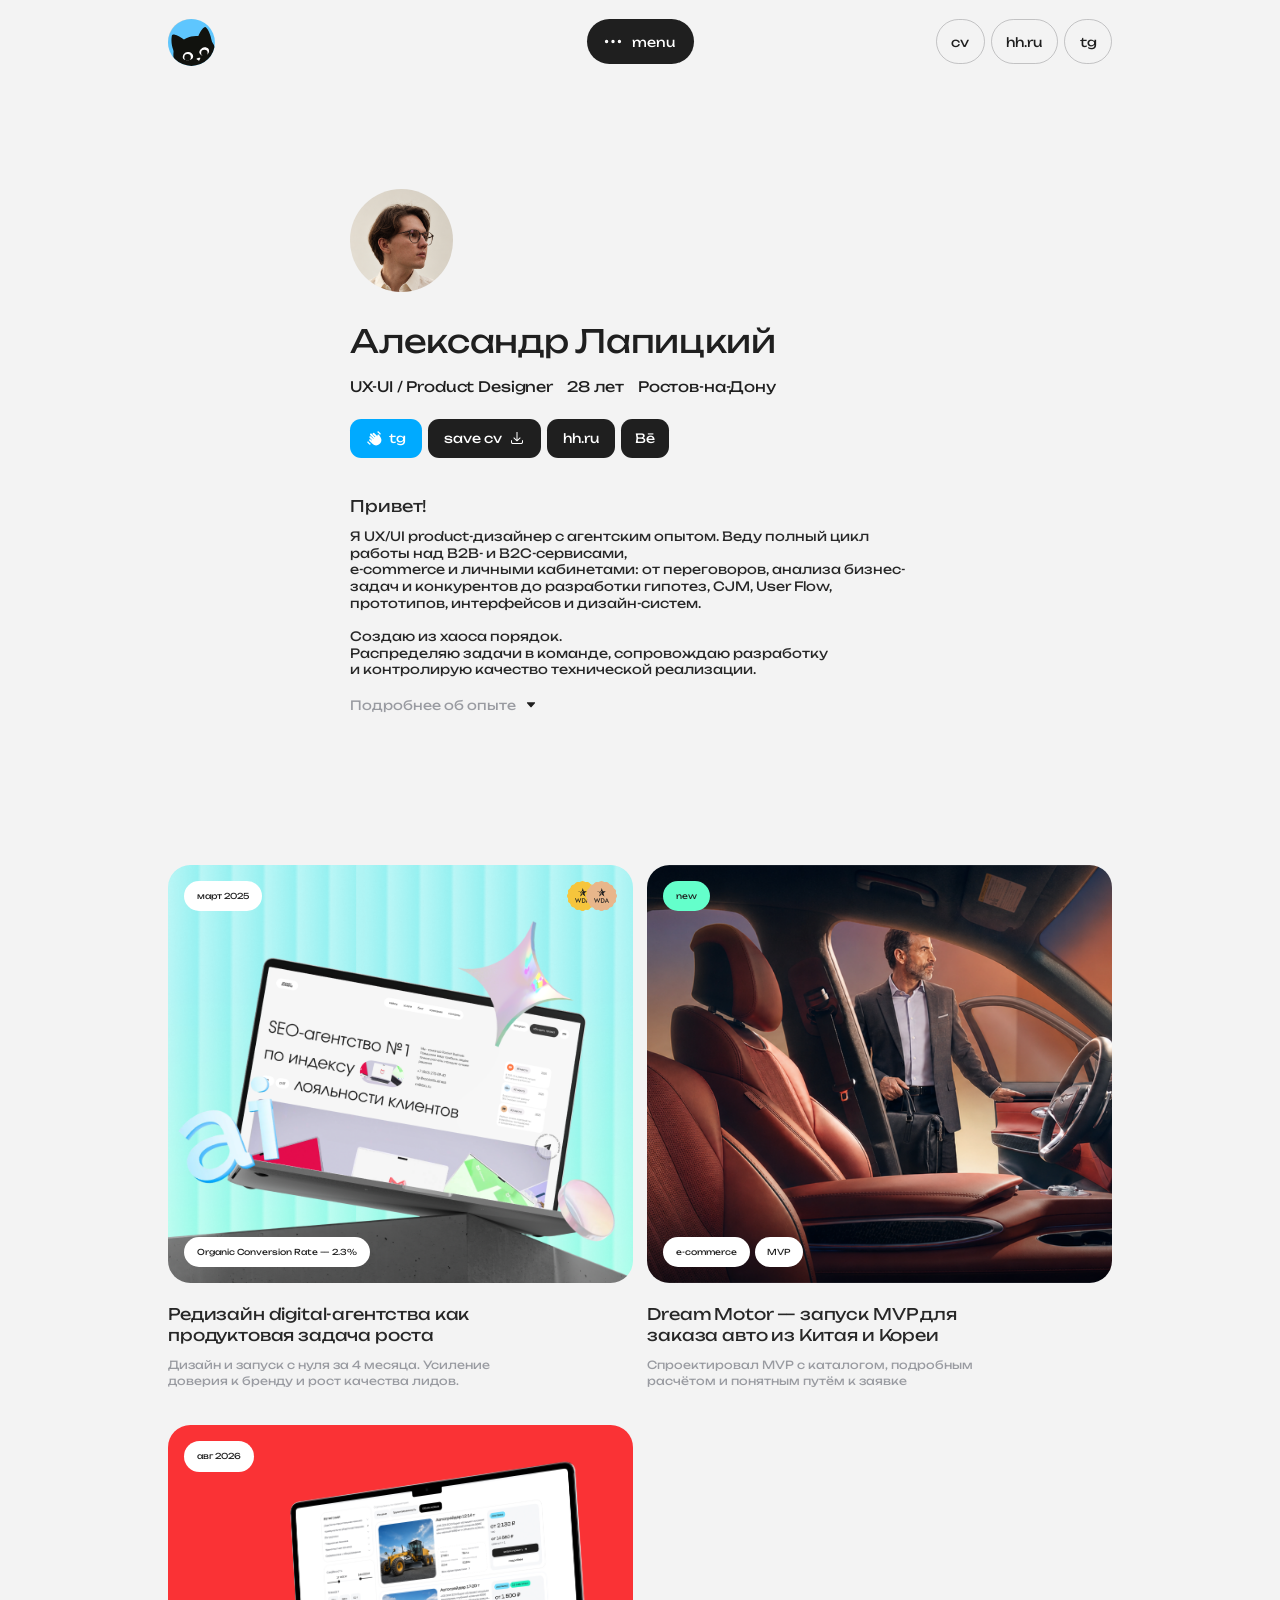
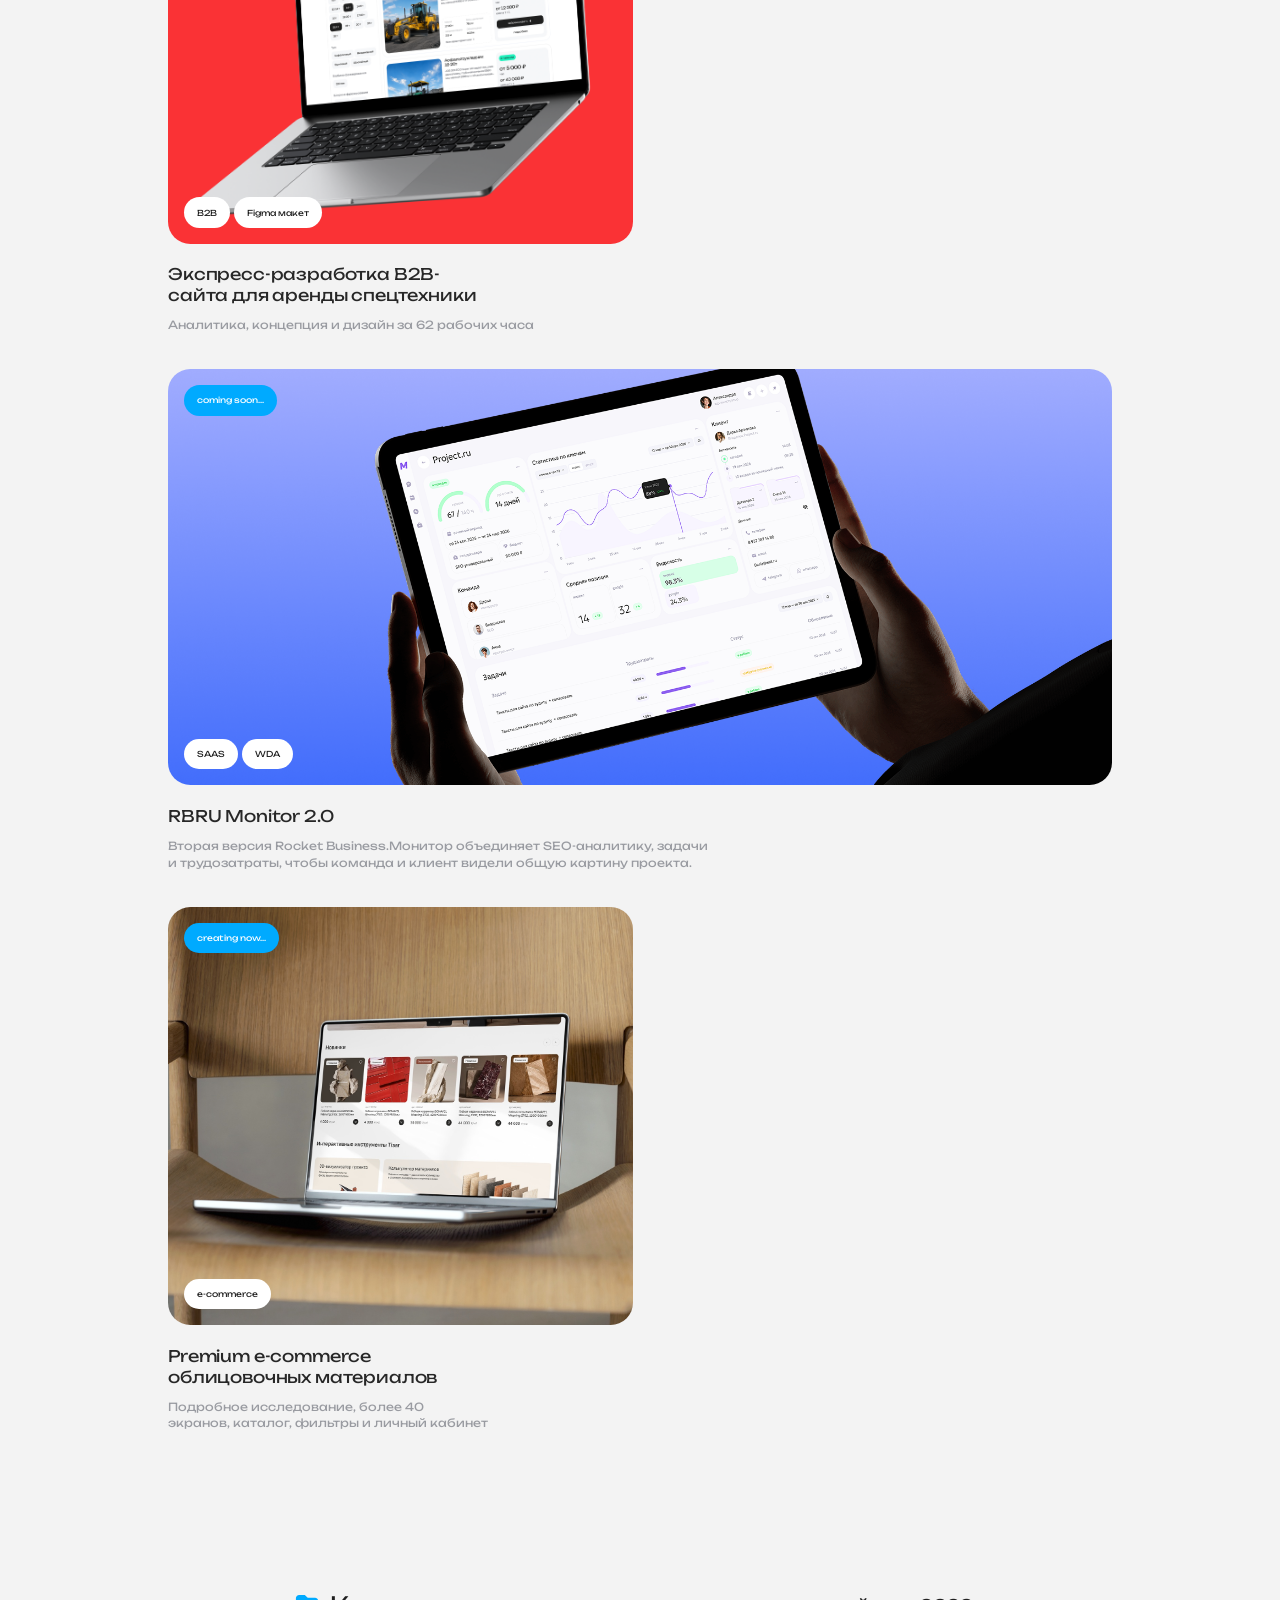
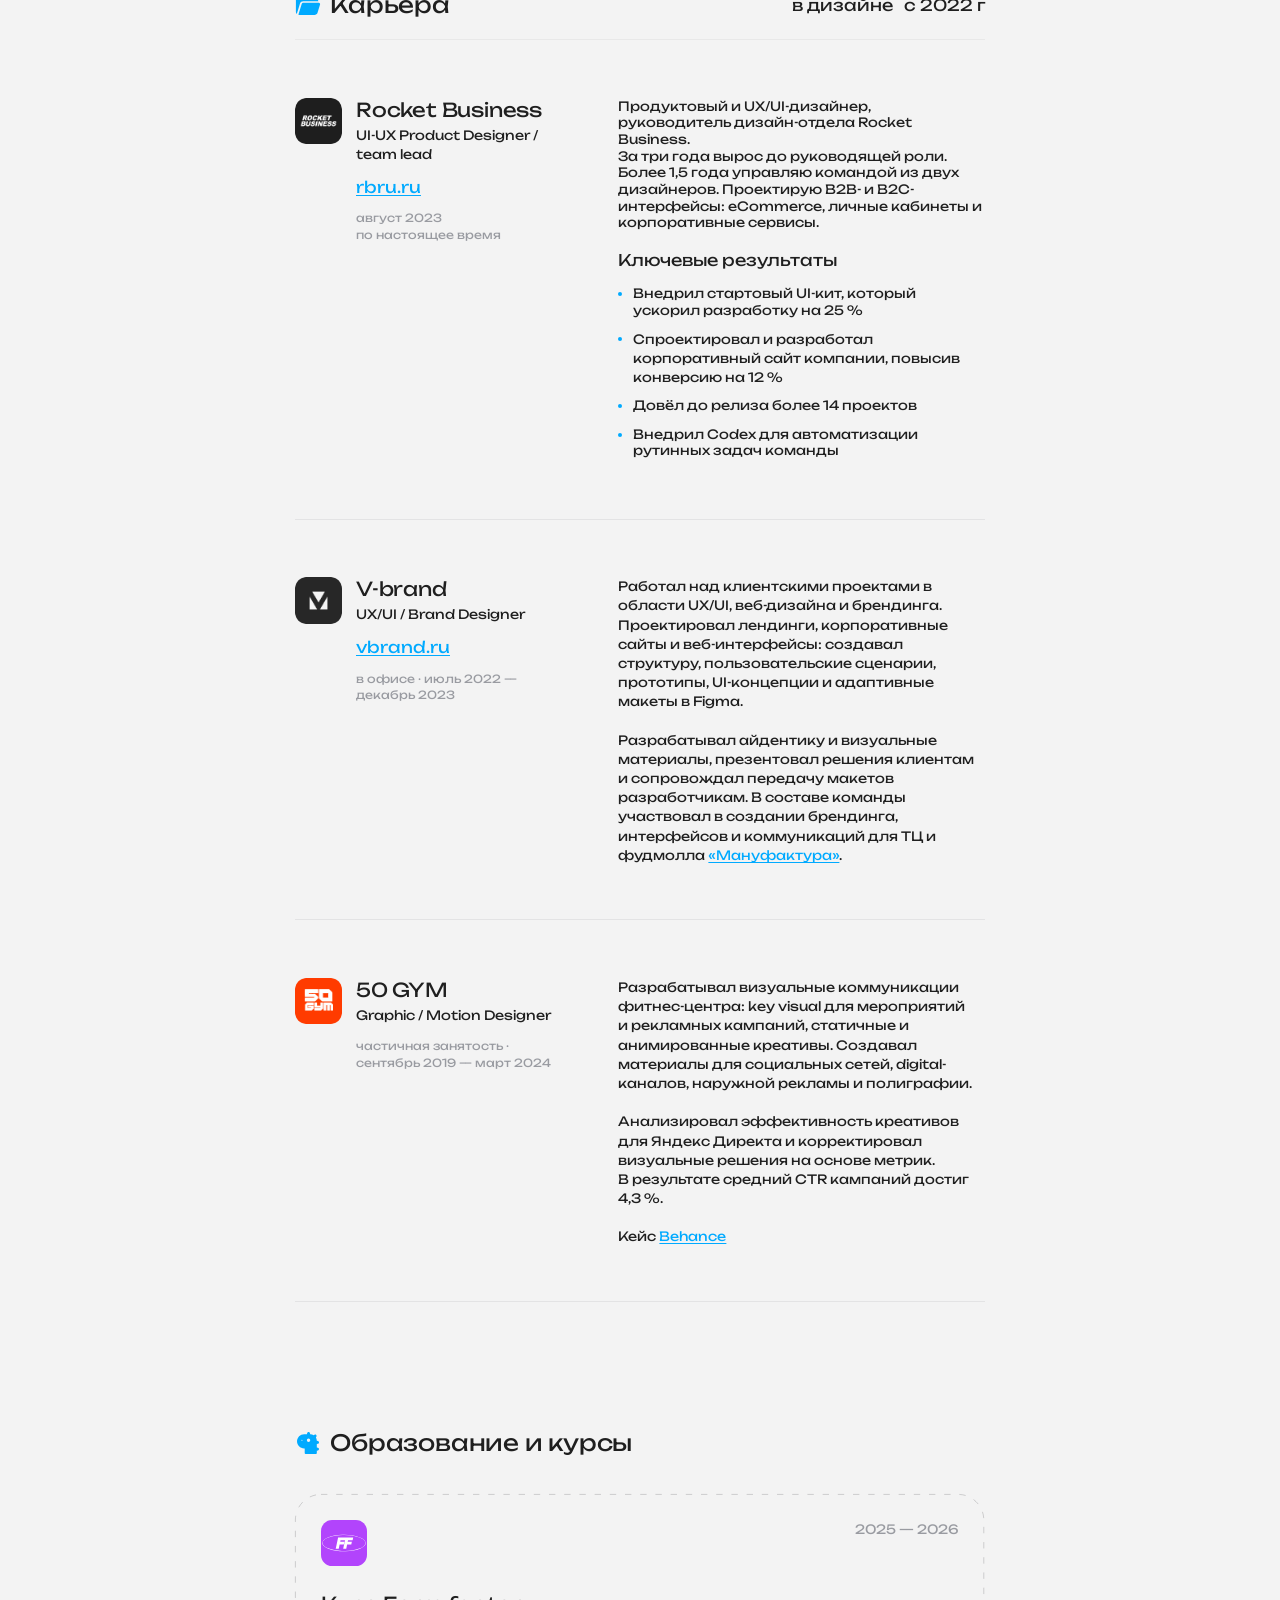
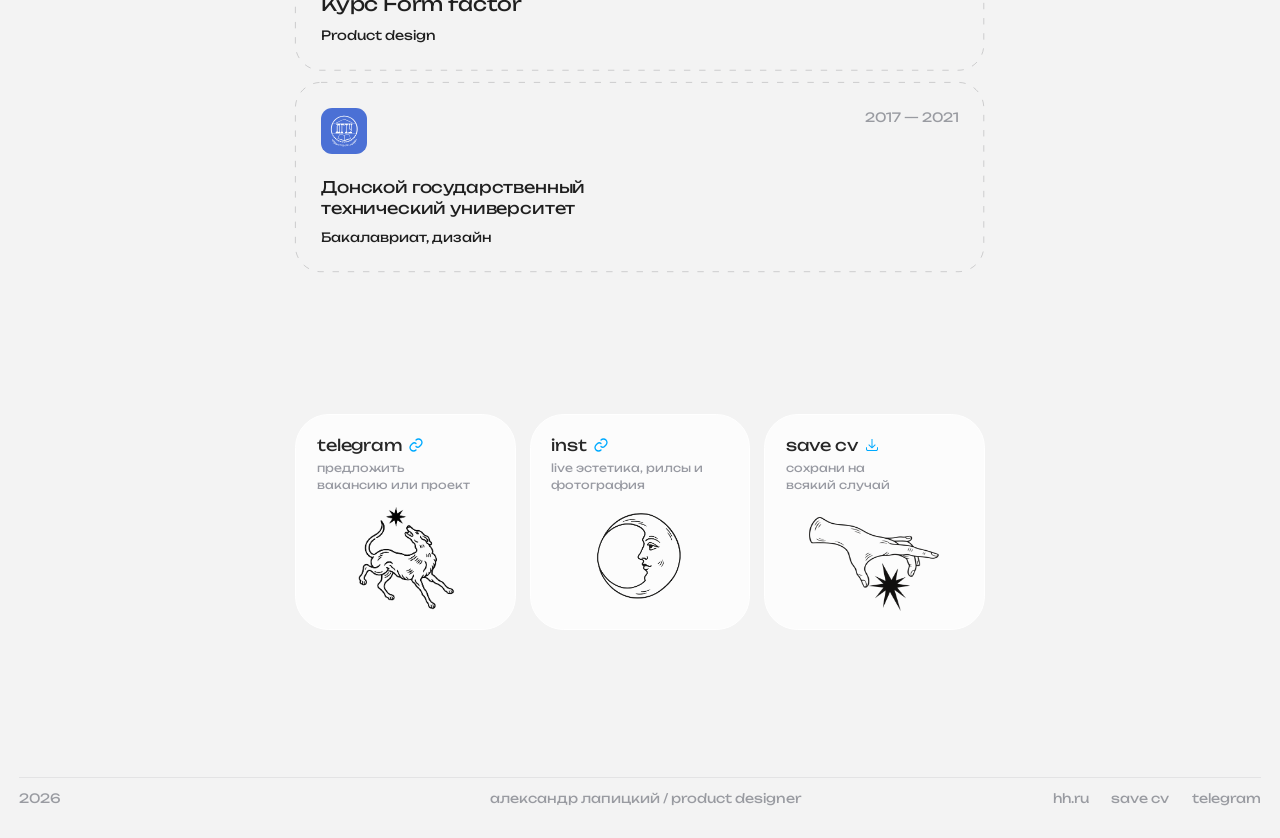
==== cases/compass/index.html @ 018700dd "Publish animated contact illustrations" ====
<!doctype html>
<html lang="ru">
  <head>
    <meta charset="UTF-8" />
    <meta name="viewport" content="width=device-width, initial-scale=1.0" />
    <meta name="robots" content="noindex, nofollow" />
    <link rel="icon" type="image/svg+xml" href="/favicon.svg" />
    <meta name="theme-color" content="#f3f3f3" />
    <meta name="description" content="Александр Лапицкий — UX/UI и Product Designer. Избранные проекты и опыт работы." />
    <title>Александр Лапицкий — Product Designer</title>
    <script>
      (() => {
        // Keep the desktop layout scale stable across browser chrome, display
        // scaling, window modes and navigation. Only the viewport affects it.
        const updateLayoutScale = () => {
          const viewport = window.innerWidth;
          const scale = viewport >= 390 && viewport <= 480
            ? viewport / 390
            : 1 - 0.2 * Math.max(0, Math.min(1, (viewport - 900) / 300));

          document.documentElement.style.setProperty('--portfolio-scale', scale.toFixed(4));
        };

        updateLayoutScale();
        document.addEventListener('DOMContentLoaded', updateLayoutScale, { once: true });
        window.addEventListener('load', updateLayoutScale, { once: true });
        window.addEventListener('resize', updateLayoutScale, { passive: true });
      })();
    </script>
    <script type="module" crossorigin src="/assets/index-C_48VEUi.js"></script>
    <link rel="stylesheet" crossorigin href="/assets/index-Dt4nVPrx.css">
  </head>
  <body>
    <div id="root"></div>
  </body>
</html>
---- assets/index-Dt4nVPrx.css ----
@font-face{font-family:Unbounded;src:url(/fonts/Unbounded-VariableFont_wght.ttf) format("truetype");font-style:normal;font-weight:100 900;font-display:swap}:root{font-family:Unbounded,sans-serif;color:#1f1f1f;background:#f3f3f3;font-synthesis:none;font-weight:400;--page: #f3f3f3;--ink: #1f1f1f;--muted: #999ba1;--blue: #00aaff;--mint: #64ffcb;--line: rgba(153, 155, 161, .18)}*{box-sizing:border-box}html{scroll-behavior:smooth;overflow-x:clip}body{margin:0;width:100%;min-width:320px;overflow-x:clip}#root{position:relative;z-index:1;zoom:var(--portfolio-scale, 1)}#intro-title,#projects,#experience,#education,#contacts{scroll-margin-top:112px}button,a{-webkit-tap-highlight-color:transparent}a{color:inherit}img{display:block}h1,h2,h3,h4,p{margin:0;font-weight:400}.visually-hidden{position:absolute;width:1px;height:1px;padding:0;margin:-1px;overflow:hidden;clip:rect(0,0,0,0);white-space:nowrap;border:0}.container{width:min(1296px,calc(100% - 48px));margin-inline:auto}.narrow{width:min(862px,calc(100% - 48px));margin-inline:auto}.site-header{width:min(1296px,calc(100% - 48px));height:56px;margin:24px auto 0;display:grid;grid-template-columns:1fr auto 1fr;align-items:center;position:sticky;top:24px;z-index:100}.site-header__profile{justify-self:start;position:relative;width:94px;height:56px}.site-header__avatar{display:block;width:94px;height:56px;text-decoration:none}.site-header__identity{position:absolute;top:7px;left:106px;display:flex;flex-direction:column;width:max-content;opacity:0;transform:translate(-8px);pointer-events:none;transition:opacity .28s ease,transform .36s cubic-bezier(.22,1,.36,1)}.site-header__identity span{color:var(--muted);font-size:14px;line-height:1.5}.site-header__identity strong{font-size:16px;font-weight:400;line-height:1.48}.site-header__profile--open .site-header__identity{opacity:1;transform:translate(0);pointer-events:auto}.site-header--scrolled .site-header__identity{opacity:0;transform:translate(-8px);pointer-events:none}.site-header__profile--open .site-header__identity:before{content:"";position:absolute;inset:0 auto 0 -14px;width:14px}.site-header__avatar .avatar-pair__portrait{transform-origin:center;transition:transform .46s cubic-bezier(.22,1,.36,1)}.site-header__avatar .avatar-pair__mascot{z-index:1;transition:transform .46s cubic-bezier(.22,1,.36,1)}.site-header--scrolled .site-header__avatar .avatar-pair__portrait{transform:scale(.84)}@media(min-width:701px){.site-header__profile--open .avatar-pair__portrait{transform:translate(98px)}.site-header--scrolled .site-header__profile--open .avatar-pair__portrait{transform:translate(98px) scale(1)}}.avatar-pair{width:236px;height:142px;position:relative;flex:none}.avatar-pair__portrait,.avatar-pair__mascot{display:block;width:142px;height:142px;position:absolute;top:0;overflow:hidden;border-radius:50%}.avatar-pair__portrait{left:0;background:transparent}.avatar-pair__portrait img{position:absolute;inset:0;display:block;width:100%;height:100%;object-fit:cover;object-position:center 35%}.avatar-pair__mascot{left:94px;background:#5ec6fe}.avatar-pair__cat{position:absolute;width:147px;height:153px;left:-3px;top:6px;animation:cat-rise .9s cubic-bezier(.18,.72,.2,1) both}.avatar-pair--small .avatar-pair__cat{animation-duration:.7s}.mascot__pupil{transform:translate(var(--gaze-x, 0px),var(--gaze-y, 0px))}.mascot__head{transform-box:view-box;transform-origin:50% 78%;transform:translate(var(--head-x, 0px),var(--head-y, 0px)) rotate(var(--head-angle, 0deg))}@keyframes cat-rise{0%{transform:translateY(110%)}to{transform:translateY(0)}}.avatar-pair--small{width:272px;height:160px;transform:scale(.35);transform-origin:left top}.avatar-pair--small .avatar-pair__portrait{width:160px;height:160px}.avatar-pair--small .avatar-pair__portrait img{width:199.42%;height:auto;max-width:none;inset:-12.06% auto auto -46.8%;object-fit:initial}.avatar-pair--small .avatar-pair__mascot{width:168px;height:168px;left:0}.avatar-pair--small .avatar-pair__cat{width:178px;height:185px;left:-4px;top:0}.site-menu{--menu-height-delay: .17s;--menu-height-duration: .43s;position:absolute;top:0;left:calc(50% - 66px);width:var(--menu-width, 133px);height:56px;overflow:hidden;border-radius:28px;background:var(--ink);z-index:2;transition:left .54s cubic-bezier(.4,0,.2,1),width .54s cubic-bezier(.4,0,.2,1),height var(--menu-height-duration) cubic-bezier(.4,0,.2,1) var(--menu-height-delay),border-radius .54s cubic-bezier(.4,0,.2,1)}.click-confetti{position:fixed;inset:0;z-index:1000;overflow:hidden;pointer-events:none}.click-confetti__side{position:absolute;top:0;width:75vh;height:100vh}.click-confetti__side--left{left:-24vh}.click-confetti__side--right{right:-24vh;transform:scaleX(-1)}.click-confetti svg{display:block;width:100%;height:100%;overflow:visible}.site-menu--scrolled:not(.site-menu--open){left:calc(50% - 66px)}.site-menu--open{--menu-height-delay: 0ms;--menu-height-duration: .54s;left:calc(50% - 66px);width:200px;height:261px;border-radius:29px}@media(hover:hover){.site-menu:not(.site-menu--open):hover .site-menu__dots{transform:scale(1.06)}}.site-menu__trigger{height:56px;width:125px;display:flex;align-items:center;justify-content:flex-start;gap:10px;padding:0 18px;border:0;border-radius:inherit;background:transparent;color:#fff;cursor:pointer;font-family:inherit;font-size:16px;line-height:1.48;white-space:nowrap}.site-menu__label{transform:translateY(1px)}.site-menu__mobile-cat{display:none}.site-menu__trigger:focus-visible{outline:2px solid var(--blue);outline-offset:-4px}.site-menu--open .site-menu__trigger:focus-visible{outline:none}.site-menu--open .site-menu__trigger:focus-visible .site-menu__icon{outline:2px solid var(--blue);outline-offset:4px;border-radius:50%}.site-menu__icon{position:relative;width:28px;height:28px;display:grid;place-items:center;flex:none}.site-menu__icon img{position:absolute;transition:opacity .22s ease,transform .36s cubic-bezier(.22,1,.36,1)}.site-menu__dots{width:28px;height:28px}.site-menu__dots--mobile{display:none}.site-menu__close{opacity:0;transform:rotate(-90deg) scale(.5)}.site-menu--open .site-menu__dots{opacity:0;transform:rotate(90deg) scale(.5)}.site-menu--open .site-menu__close{opacity:1;transform:rotate(0) scale(1)}.site-menu--open .site-menu__trigger{width:100%;padding-left:19px}.site-menu__status{position:absolute;top:28px;left:var(--drop-left, 125px);width:var(--drop-width, 1px);height:var(--drop-height, 1px);display:flex;align-items:center;padding:0;overflow:hidden;border:0;border-radius:999px;background:#fff;color:var(--ink);font-family:inherit;font-size:14px;line-height:1.5;white-space:nowrap;opacity:0;transform:translateY(-50%);transition:background-color .24s ease,color .24s ease;pointer-events:none}.site-menu__status-content{position:relative;width:100%;min-width:0;height:100%;display:block;overflow:hidden;opacity:0}.site-menu__status-value{position:absolute;inset:0;display:flex;align-items:center;justify-content:center;transition:transform .42s cubic-bezier(.22,1,.36,1),opacity .25s ease}.site-menu__status-value--up{justify-content:flex-start;gap:1px;padding-left:16px;opacity:0;transform:translateY(115%);transition:transform .44s cubic-bezier(.18,1.24,.32,1),opacity .25s ease}.site-menu__status-value--up img{width:24px;height:24px}.site-menu__status-value--back{justify-content:flex-start;gap:1px;padding-left:14px;opacity:0;transform:translateY(115%);transition:transform .44s cubic-bezier(.18,1.24,.32,1),opacity .25s ease}.site-menu__status-value--back img{width:24px;height:24px;transform:rotate(-90deg)}.site-menu--scrolled .site-menu__status{cursor:pointer;pointer-events:auto}.site-menu--bottom .site-menu__status,.site-menu__status:focus-visible{background:var(--mint)}.site-menu--bottom .site-menu__status-value--percent,.site-menu__status:focus-visible .site-menu__status-value--percent{opacity:0;transform:translateY(-115%)}.site-menu--bottom .site-menu__status-value--up,.site-menu__status:focus-visible .site-menu__status-value--up{opacity:1;transform:translateY(0)}@media(hover:hover){.site-menu--scrolled .site-menu__status:hover{background:var(--mint)}.site-menu--scrolled .site-menu__status:hover .site-menu__status-value--percent{opacity:0;transform:translateY(-115%)}.site-menu--scrolled .site-menu__status:hover .site-menu__status-value--up{opacity:1;transform:translateY(0)}}.site-menu--case.site-menu--bottom:not(.site-menu--open){left:calc(50% - 101px);width:218px}.site-menu--case.site-menu--bottom .site-menu__status{width:89px}@media(min-width:701px){.site-menu--case.site-menu--bottom.site-menu--open{left:calc(50% - 101px);width:218px}}.site-menu--case.site-menu--bottom .site-menu__status-value--up,.site-menu--case.site-menu--bottom .site-menu__status:is(:hover,:focus-visible) .site-menu__status-value--up{opacity:0;transform:translateY(-115%)}.site-menu--case.site-menu--bottom .site-menu__status-value--back{opacity:1;transform:translateY(0)}.site-menu__status:focus-visible{outline:2px solid #fff;outline-offset:-4px}.site-menu__panel{position:absolute;top:64px;left:57px;right:12px;display:grid;gap:14px;color:#fff;opacity:0;transform:translateY(-8px);visibility:hidden;pointer-events:none;transition:opacity .18s ease,transform .24s cubic-bezier(.22,1,.36,1),visibility 0s linear .18s}.site-menu--open .site-menu__panel{opacity:1;transform:translateY(0);visibility:visible;pointer-events:auto;transition-duration:.32s,.44s,0s;transition-delay:.2s,.2s,0ms}.site-menu__panel a{width:100%;text-decoration:none;font-size:12px;line-height:1.4;white-space:nowrap}.site-menu__panel a:hover,.site-menu__panel a:focus-visible{text-decoration:underline;text-underline-offset:3px}.site-menu__panel .site-menu__item{position:relative}.site-menu__item:before{content:"";position:absolute;inset:-7px 0 -7px -47px}.site-menu__item>span:last-child{display:inline-block;transform:translateY(1px);transition:transform .24s cubic-bezier(.22,1,.36,1)}.site-menu__item-icon{position:absolute;top:-1px;left:-29px;width:18px;height:18px;background:var(--muted);-webkit-mask-image:var(--menu-icon);mask-image:var(--menu-icon);-webkit-mask-position:center;mask-position:center;-webkit-mask-size:18px 18px;mask-size:18px 18px;-webkit-mask-repeat:no-repeat;mask-repeat:no-repeat;transition:background-color .24s ease,transform .26s cubic-bezier(.22,1,.36,1)}.site-menu__item--about{--menu-icon: url(/assets/menu-about.svg)}.site-menu__item--projects{--menu-icon: url(/assets/menu-projects.svg)}.site-menu__item--career{--menu-icon: url(/assets/menu-career.svg)}.site-menu__item--education{--menu-icon: url(/assets/menu-education.svg)}.site-menu__item--contacts{--menu-icon: url(/assets/menu-contacts.svg)}.site-menu__panel .site-menu__item:is(:hover,:focus-visible){text-decoration:none}.site-menu__item:is(:hover,:focus-visible)>span:last-child{transform:translate(2px,1px)}.site-menu__item:is(:hover,:focus-visible) .site-menu__item-icon{background:#6cf;transform:translate(2px) scale(1.08)}.site-menu__panel .site-menu__cv{display:flex;align-items:center;gap:6px;margin-top:4px;font-size:14px;line-height:1.5}.site-menu__cv{transition:transform .24s cubic-bezier(.22,1,.36,1)}.site-menu__cv-label{transform:translateY(1px)}.site-menu__cv-icon{width:24px;height:24px;background:#fff;-webkit-mask:url(/assets/header-menu-download.svg) center / 24px 24px no-repeat;mask:url(/assets/header-menu-download.svg) center / 24px 24px no-repeat;transition:background-color .24s ease,transform .26s cubic-bezier(.22,1,.36,1)}.site-menu__panel .site-menu__cv:is(:hover,:focus-visible){text-decoration:none;transform:translateY(-2px)}.site-menu__cv:is(:hover,:focus-visible) .site-menu__cv-icon{background:#6cf;transform:scale(1.06)}.site-header--scrolled .site-header__links>*{background:#f3f3f3db;-webkit-backdrop-filter:blur(12px);backdrop-filter:blur(12px)}.site-header__links{position:absolute;top:0;right:0;display:flex;gap:8px}.site-header__links>*{height:56px;padding:1px 18px 0;display:grid;place-items:center;border:1px solid rgba(138,138,139,.46);border-radius:44px;font-size:16px;line-height:1.48;color:var(--ink);text-decoration:none}.site-header__mobile-info,.site-header__mobile-actions{display:none}.intro{margin-top:48px;padding:120px 24px}.intro__inner{width:724px;max-width:100%;margin-inline:auto}.intro__portrait{position:relative;display:block;width:128px;height:128px;overflow:hidden;border-radius:50%}.intro__portrait-link{position:relative;display:block;width:fit-content;border-radius:50%;text-decoration:none}.intro__portrait-link:focus-visible{outline:2px solid var(--blue);outline-offset:5px}.intro__portrait img{position:absolute;display:block;width:169%;height:auto;max-width:none;left:-35%;top:-5%}.intro__content{margin-top:38px}.intro__identity h1{font-size:40px;line-height:1.2;letter-spacing:-.01em;white-space:nowrap}.intro__meta{margin-top:22px;display:flex;flex-wrap:wrap;gap:18px;font-size:18px;line-height:1.3;letter-spacing:-.01em}.social-buttons{margin-top:28px;display:flex;align-items:center;gap:8px}.social-button{--cat-cutout-color: var(--ink);height:48px;padding:0 20px;display:inline-flex;align-items:center;justify-content:center;gap:8px;border-radius:14px;background:var(--ink);color:#fff;text-decoration:none;font-size:16px;line-height:1.48}.social-button img{width:20px;height:20px}.social-button--blue{--cat-cutout-color: var(--blue);background:var(--blue);color:#fff}.social-button--mascot{position:relative;isolation:isolate;border:0;font-family:inherit;cursor:pointer}.social-button__content{display:inline-flex;align-items:center;justify-content:center;gap:8px}.social-button__download-icon{display:block;width:20px;height:20px;flex:none;background-color:#fff;-webkit-mask:url(/assets/bc88c.svg) center / contain no-repeat;mask:url(/assets/bc88c.svg) center / contain no-repeat;transition:background-color .22s ease,transform .26s cubic-bezier(.22,1,.36,1)}.social-button--cv:is(:hover,:focus-visible) .social-button__download-icon{background-color:var(--blue)}.download-button{--cv-progress: 0;--cv-wave: 6px;--cv-width: 180px;--cv-height: 48px;position:relative;isolation:isolate;overflow:hidden;white-space:nowrap}.download-button--downloading{--cat-cutout-color: var(--blue);background:var(--blue)}.download-button--downloading:before{content:"";position:absolute;inset:-1px;z-index:0;border-radius:inherit;background:var(--ink);clip-path:inset(0 0 0 calc(var(--cv-progress) * 100%));pointer-events:none}.download-button:focus{outline:none}.download-button:focus-visible:not(.download-button--downloading){outline:2px solid var(--blue);outline-offset:3px}.download-button__label{position:relative;z-index:1;display:inline-flex;align-items:center;gap:8px}.download-button__clip{position:absolute;inset:-1px;z-index:2;overflow:hidden;border-radius:inherit;pointer-events:none}.download-button__fill,.download-button__crest{position:absolute;inset:0;display:grid;place-items:center;background:var(--blue);color:#fff}.download-button__fill{clip-path:inset(0 calc((1 - var(--cv-progress)) * (100% + .75 * var(--cv-wave)) - var(--cv-progress) * .25 * var(--cv-wave) - 2px) 0 0)}.download-button__crest{-webkit-mask-image:url("data:image/svg+xml,%3Csvg xmlns='http://www.w3.org/2000/svg' width='20' height='200' viewBox='0 0 20 200' preserveAspectRatio='none'%3E%3Cpath d='M0 0H10C18 8 18 25.3 10 33.3S2 58.7 10 66.7S18 92 10 100S2 125.3 10 133.3S18 158.7 10 166.7S2 192 10 200H0Z'/%3E%3C/svg%3E");mask-image:url("data:image/svg+xml,%3Csvg xmlns='http://www.w3.org/2000/svg' width='20' height='200' viewBox='0 0 20 200' preserveAspectRatio='none'%3E%3Cpath d='M0 0H10C18 8 18 25.3 10 33.3S2 58.7 10 66.7S18 92 10 100S2 125.3 10 133.3S18 158.7 10 166.7S2 192 10 200H0Z'/%3E%3C/svg%3E");-webkit-mask-repeat:repeat-y;mask-repeat:repeat-y;-webkit-mask-size:var(--cv-wave) calc(var(--cv-height) * 2);mask-size:var(--cv-wave) calc(var(--cv-height) * 2);-webkit-mask-position-x:calc(-1 * var(--cv-wave) + var(--cv-progress) * (var(--cv-width) + var(--cv-wave)));mask-position-x:calc(-1 * var(--cv-wave) + var(--cv-progress) * (var(--cv-width) + var(--cv-wave)));-webkit-mask-position-y:calc(-1 * var(--cv-progress) * 1.05 * var(--cv-height));mask-position-y:calc(-1 * var(--cv-progress) * 1.05 * var(--cv-height))}.download-button__label--fill{position:absolute;inset:0;z-index:auto;justify-content:center}.download-button .download-button__clip .social-button__download-icon{background-color:#fff}.download-button--celebrating .social-button__download-icon{opacity:0}.button-burst{--cv-cat-detail-color: var(--cat-cutout-color);position:absolute;right:20px;top:50%;z-index:3;display:block;width:20px;height:20px;color:inherit;opacity:0;visibility:hidden;pointer-events:none;transform:translateY(-50%);transition:opacity 90ms ease,visibility 0s linear 90ms}.download-button--celebrating .button-burst{opacity:1;visibility:visible;transition:opacity 90ms ease}.button-burst__cat{position:absolute;left:50%;top:50%;width:23px;height:24px;opacity:0;transform:translate(-50%,-50%) scale(.4)}.download-button--celebrating .button-burst__cat{animation:cv-cat-pop .47s cubic-bezier(.2,1.25,.36,1) both}.button-burst__spark{position:absolute;left:50%;top:50%;width:10px;height:10px;color:#ff3f9f;opacity:0;transform:translate(-50%,-50%) scale(.2)}.button-burst__spark--top{--spark-x: 0px;--spark-y: -18px;--spark-delay: 0ms}.button-burst__spark--top-right{--spark-x: 12px;--spark-y: -13px;--spark-delay: 13ms}.button-burst__spark--right{--spark-x: 16px;--spark-y: 0px;--spark-delay: 27ms}.button-burst__spark--bottom-right{--spark-x: 12px;--spark-y: 13px;--spark-delay: 40ms}.button-burst__spark--bottom{--spark-x: 0px;--spark-y: 18px;--spark-delay: 54ms}.button-burst__spark--bottom-left{--spark-x: -12px;--spark-y: 13px;--spark-delay: 67ms}.button-burst__spark--left{--spark-x: -16px;--spark-y: 0px;--spark-delay: 81ms}.button-burst__spark--top-left{--spark-x: -12px;--spark-y: -13px;--spark-delay: 94ms}.download-button--celebrating .button-burst__spark{animation:cv-spark-burst 336ms ease-out var(--spark-delay) both}.social-button--mascot .button-burst{left:50%;right:auto;transform:translate(-50%,-50%)}.social-button--mascot.social-button--blue .button-burst{left:var(--mascot-icon-x, 30px)}.social-button--mascot-active .social-button__content{animation:social-button-content .58s both}.social-button--blue.social-button--mascot-active .social-button__content{animation:none}.social-button--blue.social-button--mascot-active .social-button__content img{animation:social-button-content .58s both}.social-button--mascot-active .button-burst{visibility:visible;animation:social-button-burst .58s both}.social-button--mascot-active .button-burst__cat{animation:cv-cat-pop .47s cubic-bezier(.2,1.25,.36,1) both}.social-button--mascot-active .button-burst__spark{animation:cv-spark-burst 336ms ease-out var(--spark-delay) both}@keyframes social-button-content{0%,to{opacity:1}18%,72%{opacity:0}}@keyframes social-button-burst{0%,to{opacity:0}18%,72%{opacity:1}}@keyframes cv-cat-pop{0%{opacity:0;transform:translate(-50%,-30%) scale(.4) rotate(-12deg)}65%{opacity:1;transform:translate(-50%,-53%) scale(1.12) rotate(4deg)}to{opacity:1;transform:translate(-50%,-50%) scale(1) rotate(0)}}@keyframes cv-spark-burst{0%{opacity:0;transform:translate(-50%,-50%) scale(.2) rotate(-30deg)}30%{opacity:1}65%{opacity:1;transform:translate(calc(-50% + var(--spark-x)),calc(-50% + var(--spark-y))) scale(1.2) rotate(25deg)}80%{opacity:1;transform:translate(calc(-50% + var(--spark-x)),calc(-50% + var(--spark-y))) scale(1.1) rotate(35deg)}to{opacity:0;transform:translate(calc(-50% + var(--spark-x)),calc(-50% + var(--spark-y))) scale(.75) rotate(45deg)}}.social-button--muted{--cat-cutout-color: rgba(153,155,161,.12);background:#999ba11f;color:var(--ink)}.social-button--behance{width:60px;padding:0}.social-button__mobile-icon{display:none}.intro__about{margin-top:48px;color:#272727}.intro__about h2{margin-bottom:14px;font-size:20px;line-height:1.3;letter-spacing:-.01em}.intro__about p{font-size:16px;line-height:1.3}.intro__about p+p{margin-top:21px}.intro__experience-link{display:flex;align-items:center;gap:8px;width:fit-content;margin-top:24px;color:var(--muted);font-size:16px;line-height:1.3;text-decoration:none}.intro__experience-link svg{width:20px;height:20px;flex:none;color:var(--ink);transform:rotate(180deg);transition:color .18s ease}.intro__experience-link:hover,.intro__experience-link:focus-visible{color:var(--ink)}.intro__experience-link:hover svg,.intro__experience-link:focus-visible svg{color:var(--blue)}.projects{margin-top:80px;display:grid;grid-template-columns:repeat(3,minmax(0,1fr));column-gap:18px;row-gap:42px}.case-card{min-width:0;position:relative}.case-card__link{position:relative;top:0;display:block;color:inherit;text-decoration:none}.case-card__link[href]{cursor:pointer}.case-card__link[href]:focus-visible{outline:2px solid var(--blue);outline-offset:5px;border-radius:28px}.case-card--wide{grid-column:span 2}.case-card__cover{width:100%;aspect-ratio:420 / 378;position:relative;overflow:hidden;border-radius:28px;isolation:isolate}.case-card--wide .case-card__cover{aspect-ratio:858 / 378}.case-card__media{position:absolute;inset:0}.case-card__image{width:100%;height:100%;object-fit:cover}.case-card--dream .case-card__image{object-position:93% 50%}.case-card--equipment .case-card__image{transform:translate(2%) scale(1.08)}.case-card--commerce .case-card__image{object-fit:cover;object-position:center 55%}.case-card__label,.case-card__tags span{height:38px;padding:0 16px;display:inline-flex;align-items:center;justify-content:center;border-radius:30px;background:#fff;color:var(--ink);white-space:nowrap}.case-card__label{position:absolute;top:20px;left:20px;font-size:10.24px;line-height:1.5}.case-card__label--mint{background:var(--mint)}.case-card__label--blue{background:var(--blue);color:#fff}.case-card__tags{position:absolute;bottom:20px;left:20px;display:flex;gap:6px;max-width:calc(100% - 40px)}.case-card__tags span{min-width:0;max-width:100%;overflow:hidden;padding-top:1px;font-size:10.24px;line-height:1.5;text-overflow:ellipsis}.case-card__awards{position:absolute;top:20px;right:20px;display:flex;align-items:center}.case-card__award{position:relative;display:block;width:38px;height:38px}.case-card__award+.case-card__award{margin-left:-14px}.case-card__award img:first-child{width:38px;height:38px;object-fit:contain}.case-card__award img:last-child{position:absolute;width:19px;height:19px;left:9.5px;top:9.5px}.case-card h3{margin-top:26px;color:#272727;font-size:20px;line-height:1.3;letter-spacing:-.01em;text-wrap:balance}.case-card p{margin-top:14px;color:var(--muted);font-size:14px;line-height:1.5;text-wrap:balance}@media(min-width:1400px){.case-card{height:517px}.case-card--wide{height:498px}.case-card--wide h3,.case-card--wide p{max-width:574px}.case-card--dream p,.case-card--wide p{max-height:42px;overflow:hidden}}.experience{margin-top:200px}.section-heading{display:flex;align-items:center;justify-content:space-between;gap:24px}.section-heading__title{display:flex;align-items:center;gap:12px}.section-heading__icon{display:block;width:32px;height:32px;flex:none;background-color:#0af;-webkit-mask-position:center;mask-position:center;-webkit-mask-size:contain;mask-size:contain;-webkit-mask-repeat:no-repeat;mask-repeat:no-repeat;transition:transform .26s cubic-bezier(.22,1,.36,1)}@media(hover:hover){.section-heading__title:hover .section-heading__icon{transform:translateY(-2px) scale(1.06)}}.section-heading h2{font-size:28px;line-height:1.1;letter-spacing:-.01em}.section-heading__aside{display:flex;gap:14px;font-size:20px;line-height:1.3;white-space:nowrap}.experience .section-heading{padding-bottom:28px;box-shadow:inset 0 -1px var(--line)}.experience-row{display:grid;grid-template-columns:342px minmax(0,458px);gap:62px;margin-top:72px;border-bottom:1px solid var(--line);padding-bottom:68px;transition:transform .26s cubic-bezier(.22,1,.36,1)}.experience-row__summary{display:flex;align-items:flex-start;gap:18px;min-width:0}.experience-row__logo{display:block;width:58px;height:58px;flex:none;border-radius:14px;transition:transform .26s cubic-bezier(.22,1,.36,1)}@media(hover:hover)and (pointer:fine){.experience-row:hover{transform:translateY(-2px)}.experience-row__logo:hover{transform:translateY(-1px) scale(1.03)}}.experience-row:focus-within{transform:translateY(-2px)}.experience-row__summary-text{display:flex;flex-direction:column;align-items:flex-start;gap:16px;min-width:0;max-width:266px}.experience-row__position{display:flex;flex-direction:column;align-items:flex-start;gap:4px}.experience-row__summary h3{font-size:24px;line-height:1.3;letter-spacing:-.01em}.experience-row__summary p{font-size:16px;line-height:1.48}.experience-row__summary a{color:var(--blue);font-size:20px;line-height:1.3;text-decoration:underline;text-underline-offset:2px}.experience-row__summary time{color:var(--muted);font-size:14px;line-height:1.5;font-style:normal}.experience-row__mobile-copy{display:none}.experience-row__description{font-size:16px;line-height:1.48}.experience .section-heading+.experience-row .experience-row__description{line-height:1.3}.experience-row--vbrand .experience-row__description,.experience-row--gym .experience-row__description{line-height:1.5}.experience-row__description p+p{margin-top:24px}.experience-row__no-break{white-space:nowrap}.experience-row__description h4{margin-top:24px;font-size:20px;line-height:1.3}.experience-row__description ul{list-style:none;padding:0;margin:18px 0 0;display:grid;gap:12px}.experience-row__description li{position:relative;padding-left:18px;line-height:1.3}.experience-row__description li:before{content:"";position:absolute;top:.55em;left:0;width:5px;height:5px;border-radius:50%;background:var(--blue)}.experience-row__description a,.text-link{color:var(--blue)}.experience-row__description a{text-decoration:none}.text-link,.experience-row__description a.text-link,.experience-row__description a.experience-row__vbrand-link{text-decoration:underline;text-underline-offset:2px}@media(min-width:701px){.experience-row--rocket .experience-row__description li:nth-child(2){line-height:1.5}.experience-row__vbrand-link{color:var(--blue);text-decoration:underline;text-underline-offset:2px}.experience-row--vbrand .experience-row__description>p:first-child,.experience-row--gym .experience-row__description>p:first-child{text-wrap:balance}.experience-row__description li:nth-child(1){min-height:44px}.experience-row__description li:nth-child(2),.experience-row__description li:nth-child(4){min-height:48px}.experience-row__description li:nth-child(3){min-height:24px}}.education{margin-top:160px}.education__list{margin-top:48px;display:grid;gap:14px}.education-card{position:relative;padding:31px;border:1px solid transparent;border-radius:32px;display:flex;flex-direction:column;align-items:flex-start;gap:32px}.dashed-outline{position:absolute;inset:-1px;width:calc(100% + 2px);height:calc(100% + 2px);overflow:visible;pointer-events:none}.dashed-outline rect{fill:none;stroke:#8a8a8b75;stroke-width:1;stroke-dasharray:8 11;vector-effect:non-scaling-stroke}.education-card--course{min-height:221px}.education-card--university{min-height:238px;gap:28px}.education-card__top{width:100%;display:flex;align-items:flex-start;justify-content:space-between}.education-card__logo{display:block;flex:none}.education-card--course .education-card__logo,.education-card--university .education-card__logo{width:58px;height:58px}.education-card__content{display:flex;flex-direction:column;align-items:flex-start;gap:12px}.education-card h3{font-size:20px;line-height:1.3;letter-spacing:-.01em}.education-card--course h3{font-size:24px}.education-card--university h3{max-width:365px}.education-card p,.education-card time{font-size:16px;line-height:1.48}.education-card time{color:var(--muted);font-style:normal}.contacts{margin-top:177px}.contacts__grid{display:grid;grid-template-columns:repeat(3,minmax(0,1fr));gap:17px}.contact-slot{position:relative;min-width:0;height:270px}.contact-tile{position:relative;overflow:hidden;width:100%;height:100%;padding:24px 26px 32px;display:flex;flex-direction:column;border:2px solid #fff;border-radius:42px;background:#ffffffbf;color:#272727;text-decoration:none;transition:opacity .26s cubic-bezier(.22,1,.36,1),border-radius .26s cubic-bezier(.22,1,.36,1)}.contact-tile--button{font:inherit;text-align:left;cursor:pointer}.contact-tile h3{font-size:20px;line-height:1.3;letter-spacing:-.01em}.contact-tile__copy{position:relative;z-index:1}.contact-tile__heading{display:flex;align-items:center;gap:8px;width:100%}.contact-tile__heading img{display:block;flex:none;width:20px;height:20px}.contact-tile p{margin-top:6px;color:#989aa2;font-size:14px;line-height:1.5}.contact-tile__description--mobile{display:none}.contact-tile__art{position:absolute;display:block;overflow:hidden;pointer-events:none}.contact-tile__art img{position:absolute;display:block;max-width:none;height:auto}.contact-tile__art--telegram,.contact-tile__art--inst{left:0;bottom:-3px;width:100%;aspect-ratio:276 / 166}.contact-tile__art--telegram img{width:100%;left:0;top:-37.69%}.contact-tile__art--inst img{width:79.04%;left:10.48%;top:-22.55%}.contact-tile__art--cv{left:0;bottom:-3px;width:100%;aspect-ratio:276 / 166}.contact-tile__art--cv img{width:100%;height:126.16%;left:0;top:-13%}.contact-tile:focus-visible{outline:2px solid var(--blue);outline-offset:4px}:is(.education-card,.intro__portrait){transition:transform .26s cubic-bezier(.22,1,.36,1)}@media(hover:hover){:is(.education-card,.intro__portrait):hover{transform:translateY(-2px)}.contact-slot:hover .contact-tile{opacity:.95;border-radius:48px}}.footer{width:min(1770px,calc(100% - 48px));margin:120px auto 38px;padding-top:14px;border-top:1px solid var(--line);display:flex;align-items:center;justify-content:space-between;gap:20px;color:var(--muted);font-size:16px;line-height:1.48}.footer--home{margin-top:183px}.footer__year{width:273px;flex:none}.footer>div{display:flex;align-items:center;gap:28px}.footer a{text-decoration:none;transition:color .22s ease}.footer a:is(:hover,:focus-visible){color:var(--blue)}.footer a:focus-visible{outline:2px solid var(--blue);outline-offset:4px}.footer__telegram-short{display:none}@media(min-width:701px)and (max-width:1000px){.footer__year{width:auto}}@media(min-width:701px)and (max-width:760px){.footer{gap:12px;font-size:14px}}.monitor-page{min-height:100vh;display:flex;flex-direction:column}.monitor-main{width:min(862px,calc(100% - 48px));margin:168px auto 0;flex:0 0 auto}.monitor-content{margin-top:38px}.monitor-badge{height:52px;width:fit-content;display:flex;align-items:center;padding:0 22px;border-radius:50px;background:#fff;font-size:14px;line-height:1.5}.monitor-content h1{font-size:32px;line-height:1.2;letter-spacing:-.01em;text-wrap:balance}.premium-page .monitor-content h1{margin-top:32px}.monitor-action{width:fit-content;margin-top:28px}.monitor-context{margin-top:48px;color:#272727}.monitor-context h2{font-size:24px;line-height:1.3;letter-spacing:-.01em}.monitor-context__body{margin-top:22px;font-size:16px;line-height:1.48}.monitor-context__body p{text-wrap:balance}.monitor-context__body p+p{margin-top:24px}.monitor-context__body a{color:var(--blue);text-decoration:underline;text-underline-offset:2px}.case-preview-visual{width:min(1468px,calc(100% - 48px));margin:80px auto 0}.case-preview-visual img{display:block;width:100%;height:auto}.monitor-page .footer{margin-top:120px;margin-bottom:24px}.rbru-page{min-height:100vh}.rbru-mobile-break{display:none}.rbru-intro{width:min(748px,calc(100% - 48px));margin:48px auto 80px;padding-top:120px}.rbru-back{width:fit-content;display:flex;align-items:end;gap:8px;color:var(--muted);font-size:20px;line-height:1.3;letter-spacing:-.01em;text-decoration:none}.rbru-back img{width:20px;height:20px}.rbru-back:hover,.rbru-back:focus-visible{color:var(--ink)}.case-breadcrumb{width:fit-content;display:inline-flex;align-items:center;gap:4px;color:var(--muted);font-size:16px;line-height:1.48;text-decoration:none}.case-breadcrumb__icon{display:block;width:20px;height:20px;flex:none;background:var(--muted);-webkit-mask:url(/assets/case-breadcrumb-arrow.svg) center / 20px 20px no-repeat;mask:url(/assets/case-breadcrumb-arrow.svg) center / 20px 20px no-repeat;transform:rotate(-90.31deg);transition:background-color .18s ease}.case-breadcrumb:hover,.case-breadcrumb:focus-visible{color:var(--ink)}.case-breadcrumb:hover .case-breadcrumb__icon,.case-breadcrumb:focus-visible .case-breadcrumb__icon{background:#0af}.case-breadcrumb:focus-visible{outline:2px solid var(--blue);outline-offset:4px;border-radius:4px}.rbru-intro__content{margin-top:38px}.rbru-intro__meta{display:flex;align-items:center;gap:6px}.rbru-intro__awards{display:flex;align-items:center}.rbru-intro__awards .rbru-award+.rbru-award{margin-left:-22px}.rbru-award{position:relative;display:block;width:52px;height:52px;flex:none}.rbru-award img:first-child{width:52px;height:52px}.rbru-award img:last-child{position:absolute;width:26px;height:26px;left:13px;top:13px}.rbru-intro__meta time{display:grid;place-items:center;height:52px;padding:0 22px;border-radius:50px;background:#fff;font-size:14px;line-height:1.5}.rbru-intro h1{margin-top:32px;max-width:748px;font-size:32px;line-height:1.2;letter-spacing:-.01em}.rbru-intro__links{display:flex;flex-wrap:wrap;gap:8px;margin-top:28px}.rbru-action{height:48px;display:inline-flex;align-items:center;justify-content:center;gap:8px;padding:0 20px;border-radius:14px;background:var(--ink);color:#fff;font-size:16px;line-height:1.48;text-decoration:none;white-space:nowrap}.rbru-action img{width:20px;height:20px}.rbru-action--blue{background:var(--blue)}:is(.site-header__links>*,.site-header__mobile-actions a,.social-button,.rbru-action){transition:transform .26s cubic-bezier(.22,1,.36,1)}:is(.social-button,.rbru-action) img{transition:transform .26s cubic-bezier(.22,1,.36,1)}@media(hover:hover){:is(.site-header__links>*,.site-header__mobile-actions a,.social-button,.rbru-action):hover{transform:translateY(-2px)}:is(.social-button,.rbru-action):hover img{transform:scale(1.06)}.social-button--cv:hover .social-button__download-icon{transform:scale(1.06)}}.rbru-intro__story{display:grid;gap:32px;margin-top:48px}.rbru-text{width:min(748px,calc(100% - 48px));margin-inline:auto;color:#272727}.rbru-intro .rbru-text{width:100%}.rbru-text h2{margin-bottom:22px;font-size:24px;line-height:1.3;letter-spacing:-.01em}.rbru-text__body{font-size:16px;line-height:1.48}.rbru-text__body p+p{margin-top:24px}.rbru-inline-link{color:var(--blue);text-decoration:underline;text-underline-offset:2px}.rbru-content{display:flex;flex-direction:column;align-items:center;gap:80px}.rbru-visual{width:min(1448px,calc(100% - 48px));margin:0;padding:12px;border-radius:52px;background:#fff}.rbru-visual--1{width:min(1468px,calc(100% - 48px))}.rbru-visual__crop{position:relative;width:100%;overflow:hidden;border-radius:46px;aspect-ratio:var(--frame-ratio)}.rbru-visual__crop img{position:absolute;display:block;max-width:none;width:var(--image-width, 100%);height:var(--image-height, 100%);left:var(--image-left, 0);top:var(--image-top, 0)}.rbru-visual--1{--frame-ratio: 1444 / 778.478}.rbru-visual--2{--frame-ratio: 1424 / 1738;--image-width: 101.41%;--image-height: 100.72%;--image-left: -.71%;--image-top: .03%}.rbru-visual--3{--frame-ratio: 1424 / 1765;--image-width: 101.44%;--image-height: 100.58%;--image-left: -.73%;--image-top: .04%}.rbru-visual--4{--frame-ratio: 1424 / 1547;--image-width: 101.55%;--image-height: 100.18%;--image-left: -.74%;--image-top: .35%}.rbru-visual--5{--frame-ratio: 1424 / 2036;--image-width: 101.4%;--image-height: 100.48%;--image-left: -.72%;--image-top: .06%}.rbru-visual--6{--frame-ratio: 1424 / 3661;--image-width: 101.43%;--image-height: 101.67%;--image-left: -.71%;--image-top: -.8%}.rbru-visual--7{--frame-ratio: 1424 / 3182;--image-width: 101.99%;--image-height: 100.3%;--image-left: -1.34%;--image-top: .02%}.rbru-visual--8{--frame-ratio: 1424 / 931;--image-width: 101.65%;--image-height: 112.28%;--image-left: -.75%;--image-top: -1.14%}.rbru-visual--5 .rbru-visual__crop,.rbru-visual--6 .rbru-visual__crop{border-radius:45px}.rbru-metrics__intro{max-width:493px;font-size:16px;line-height:1.48}.rbru-metrics__intro p+p{margin-top:24px}.rbru-metrics__intro span{color:var(--muted)}.rbru-metrics ul,.rbru-awards ul{list-style:none;margin:28px 0 0;padding:0;display:grid;gap:16px}.rbru-metrics li{display:flex;align-items:center;gap:8px;font-size:20px;line-height:1.3;letter-spacing:-.01em}.rbru-metrics li img{width:24px;height:24px;flex:none}.rbru-awards h2{font-size:20px}.rbru-awards ul{gap:18px}.rbru-awards li{font-size:16px;line-height:1.48}.rbru-awards li a{width:fit-content;display:flex;align-items:center;gap:16px;color:inherit;text-decoration:none;transition:color .18s ease}.rbru-awards li a:hover,.rbru-awards li a:focus-visible{color:var(--blue)}.rbru-awards li a:hover span:last-child,.rbru-awards li a:focus-visible span:last-child{text-decoration:underline;text-underline-offset:3px}.rbru-awards li a:focus-visible{outline:2px solid var(--blue);outline-offset:4px;border-radius:4px}.rbru-awards li a span:last-child{max-width:382px}.rbru-page .footer{margin-top:120px}.compass-page{min-height:100vh}.compass-intro{width:min(862px,calc(100% - 48px));margin:48px auto 80px;padding:120px 0 20px}.compass-back{width:fit-content;display:flex;align-items:end;gap:8px;color:var(--muted);font-size:20px;line-height:1.3;letter-spacing:-.01em;text-decoration:none}.compass-back img{width:20px;height:20px}.compass-back:hover,.compass-back:focus-visible{color:var(--ink)}.compass-intro__content{margin-top:38px}.compass-intro h1{font-size:40px;line-height:1.2;letter-spacing:-.01em}.compass-intro__actions{display:flex;flex-wrap:wrap;gap:8px;margin-top:28px}.compass-action{height:48px;display:inline-flex;align-items:center;justify-content:center;gap:8px;padding:0 20px;border-radius:14px;background:var(--ink);color:#fff;font-size:16px;line-height:1.48;text-decoration:none;white-space:nowrap}.compass-action img{width:20px;height:20px}.compass-action--blue{background:var(--blue)}.compass-intro__story{display:grid;gap:32px;margin-top:48px}.compass-text{width:min(862px,calc(100% - 48px));margin-inline:auto;color:#272727}.compass-intro .compass-text{width:100%}.compass-text h2{margin-bottom:22px;font-size:24px;line-height:31px;letter-spacing:-.01em}.compass-text__body{font-size:16px;line-height:24px}.compass-text__body p{text-wrap:balance}.compass-text__body .compass-text__break{margin-top:24px}.compass-text__body a{color:var(--blue);text-decoration:underline;text-underline-offset:2px}.compass-copy--mobile{display:none}.compass-content{display:flex;flex-direction:column;align-items:center;gap:80px}.compass-visual{width:min(1468px,calc(100% - 48px));margin:0}.compass-visual picture,.compass-visual img{display:block;width:100%}.compass-visual img{height:auto}.compass-page .footer{margin-top:120px;margin-bottom:24px}@media(hover:hover){.compass-action:hover{transform:translateY(-2px)}.compass-action:hover img{transform:scale(1.06)}}.compass-action,.compass-action img{transition:transform .26s cubic-bezier(.22,1,.36,1)}.dream-page{min-height:100vh}.dream-intro{width:min(862px,calc(100% - 48px));margin:48px auto 80px;padding:120px 0 20px}.dream-intro__content{margin-top:38px}.dream-intro h1{font-size:32px;line-height:1.2;letter-spacing:-.01em}.dream-action{margin-top:28px}.dream-intro__story{display:grid;gap:32px;margin-top:48px}.dream-text{width:min(862px,calc(100% - 48px));margin-inline:auto;color:#272727}.dream-intro .dream-text{width:100%}.dream-text h2{margin-bottom:22px;font-size:24px;line-height:1.3;letter-spacing:-.01em}.dream-text__body{font-size:16px;line-height:1.48}.dream-text__body p{text-wrap:balance}.dream-text__body p+p{margin-top:24px}.dream-text__body h3{margin-top:22px;font-size:16px;line-height:1.3}.dream-text__body a{color:var(--blue);text-decoration:underline;text-underline-offset:2px}.dream-bullets{display:grid;gap:12px;margin:22px 0 0;padding:0;list-style:none}.dream-bullets li{display:flex;align-items:flex-start;gap:12px;text-wrap:balance}.dream-bullets img{width:6px;height:27px;flex:none}.dream-bullets+p{margin-top:22px}.dream-content{display:flex;flex-direction:column;align-items:center;gap:80px}.dream-visual{width:min(1468px,calc(100% - 48px));margin:0}.dream-visual img{display:block;width:100%;height:auto}.dream-metrics{display:grid;gap:16px;margin:28px 0 0;padding:0;list-style:none}.dream-metrics li{display:flex;align-items:center;gap:8px;font-size:20px;line-height:1.3;letter-spacing:-.01em}.dream-metrics img{width:24px;height:24px;flex:none}.dream-page .footer{margin-top:120px;margin-bottom:24px}.contacts+.footer{margin-top:183px}@media(max-width:700px){.monitor-main{width:calc(100% - 36px);margin-top:44px;flex:0 0 auto}.monitor-content{margin-top:40px}.monitor-badge{height:40px;padding-inline:18px;font-size:12px;line-height:1.4}.monitor-content h1{font-size:20px;line-height:1.3}.premium-page .monitor-content h1{margin-top:28px}.monitor-action{margin-top:22px}.monitor-context{margin-top:32px}.monitor-context h2{font-size:20px;line-height:1.3}.monitor-context__body{margin-top:16px;font-size:12px;line-height:1.4}.monitor-context__body p+p{margin-top:16px}.case-preview-visual{width:calc(100% - 36px);margin-top:64px}.monitor-page .footer{margin-top:64px;margin-bottom:38px}.rbru-intro{width:calc(100% - 36px);margin:44px auto 42px;padding-top:0}.rbru-back{font-size:20px}.rbru-intro__content{margin-top:40px}.rbru-intro__meta time{height:40px;padding-inline:18px}.rbru-intro__meta time{font-size:12px;line-height:1.4}.rbru-intro__meta .rbru-award,.rbru-intro__meta .rbru-award img:first-child{width:40px;height:40px}.rbru-intro__meta .rbru-award img:last-child{width:20px;height:20px;left:10px;top:10px}.rbru-intro__awards .rbru-award+.rbru-award{margin-left:-16px}.rbru-intro h1{margin-top:28px;font-size:20px;line-height:1.3;letter-spacing:-.01em}.rbru-desktop-break{display:none}.rbru-mobile-break{display:inline}.rbru-intro__links{margin-top:22px;gap:4px}.rbru-action{height:40px;padding-inline:16px;font-size:14px;line-height:1.5}.rbru-action img{display:none}.rbru-action--blue img{display:block;width:16px;height:16px}.rbru-intro__story{margin-top:32px;gap:28px}.rbru-text{width:calc(100% - 36px)}.rbru-intro .rbru-text{width:100%}.rbru-text h2{margin-bottom:16px;font-size:20px;line-height:1.3}.rbru-text__body{font-size:12px;line-height:1.4}.rbru-text__body p,.rbru-mobile-segment{text-wrap:balance}.rbru-mobile-segment{display:block}.rbru-mobile-keep{white-space:nowrap}.rbru-text__body p+p{margin-top:16px}.rbru-content{gap:42px}.rbru-visual,.rbru-visual--1{width:calc(100% - 14px);padding:3px;border-radius:14px}.rbru-visual__crop,.rbru-visual--5 .rbru-visual__crop,.rbru-visual--6 .rbru-visual__crop{border-radius:12px}.rbru-metrics__intro{max-width:100%;font-size:12px;line-height:1.4}.rbru-metrics__intro p+p{margin-top:16px}.rbru-metrics ul{gap:12px;margin-top:24px}.rbru-metrics li{align-items:flex-start;font-size:14px;line-height:1.5;letter-spacing:0}.rbru-metrics li img{width:20px;height:20px}.rbru-awards h2{font-size:20px}.rbru-awards li{font-size:14px;line-height:1.5}.rbru-awards .rbru-award,.rbru-awards .rbru-award img:first-child{width:40px;height:40px}.rbru-awards .rbru-award img:last-child{width:20px;height:20px;left:10px;top:10px}.rbru-page .footer{margin-top:64px}.compass-intro{width:calc(100% - 36px);margin:44px auto 42px;padding:0}.compass-intro h1{font-size:20px;line-height:1.3;letter-spacing:-.01em}.compass-intro__content{margin-top:38px}.compass-intro__actions{margin-top:22px;gap:4px}.compass-action{height:40px;padding-inline:16px;font-size:14px;line-height:1.5}.compass-action img{display:none}.compass-intro__story{margin-top:32px;gap:28px}.compass-text{width:calc(100% - 36px)}.compass-intro .compass-text{width:100%}.compass-text h2{margin-bottom:16px;font-size:20px;line-height:26px}.compass-text__body{font-size:12px;line-height:1.4}.compass-text__body .compass-text__break{margin-top:16px}.compass-copy--desktop{display:none}.compass-copy--mobile{display:block}.compass-content{gap:42px}.compass-content .compass-text--concept+.compass-text--catalog,.compass-content .compass-text--system+.compass-text--result{margin-top:-14px}.compass-visual{width:calc(100% - 14px)}.compass-page .footer{margin-top:120px;margin-bottom:88px}.dream-intro{width:calc(100% - 36px);margin:44px auto 42px;padding:0}.dream-intro__content{margin-top:38px}.dream-intro h1{font-size:20px;line-height:1.3}.dream-desktop-break{display:none}.dream-action{height:40px;margin-top:22px;padding-inline:16px;font-size:14px;line-height:1.5}.dream-action img{display:none}.dream-intro__story{margin-top:32px;gap:28px}.dream-text{width:calc(100% - 36px)}.dream-intro .dream-text{width:100%}.dream-text h2{margin-bottom:16px;font-size:20px;line-height:1.3}.dream-text__body{font-size:12px;line-height:1.4}.dream-text__body p+p{margin-top:16px}.dream-text__body h3{margin-top:16px;font-size:14px}.dream-bullets{gap:12px;margin-top:16px}.dream-bullets li{gap:10px}.dream-bullets img{width:5px;height:20px}.dream-bullets+p{margin-top:16px}.dream-content{gap:42px}.dream-visual{width:calc(100% - 14px)}.dream-metrics{gap:12px;margin-top:24px}.dream-metrics li{align-items:flex-start;font-size:14px;line-height:1.5;letter-spacing:0}.dream-metrics img{width:20px;height:20px}.dream-page .footer{margin-top:64px;margin-bottom:88px}.contacts+.footer{margin-top:100px}}@media(max-width:1399px)and (min-width:701px){.site-header,.container{width:min(1180px,calc(100% - 48px))}.projects{grid-template-columns:repeat(2,minmax(0,1fr));gap:44px 18px}.case-card--wide{grid-column:span 2}.case-card__cover{aspect-ratio:420 / 378}.case-card--wide .case-card__cover{aspect-ratio:858 / 378}.intro{padding-block:clamp(80px,8.5vw,120px)}}@media(max-width:900px)and (min-width:701px){.intro__inner{width:min(724px,calc(100% - 32px))}.intro__identity h1{font-size:clamp(30px,4vw,40px)}.intro__meta{font-size:16px}.experience-row{grid-template-columns:minmax(0,42%) minmax(0,1fr);gap:24px}.section-heading h2{font-size:24px}.section-heading__aside{font-size:16px}}@media(max-width:700px){.container,.narrow{width:min(354px,calc(100% - 36px))}.site-header{position:relative;top:auto;width:100%;height:74px;margin:0;padding:18px;display:flex;align-items:flex-start;justify-content:space-between;background:var(--page)}.site-header__profile{display:none}.site-header__mobile-info{display:flex;flex-direction:column;flex:1 1 auto;min-width:0;font-size:12px;line-height:1.4;white-space:nowrap}.site-header__mobile-info span{color:var(--muted)}.site-header__mobile-info strong{color:var(--ink);font-weight:400}.site-header__mobile-actions{display:flex;gap:4px;flex:none}.site-header__mobile-actions a{display:grid;place-items:center;width:42px;height:38px;border:1px solid rgba(138,138,139,.46);border-radius:30px;color:var(--ink);font-size:12px;line-height:1.4;text-decoration:none}.avatar-pair--small{transform:scale(.2375)}.avatar-pair__mascot{background:#5ec6fe}.site-header__links{display:none}.site-menu{position:fixed;top:auto;right:auto;bottom:calc(24px + env(safe-area-inset-bottom,0px) + var(--menu-footer-lift, 0px));left:50%;width:var(--menu-width, 148px);height:54px;border-radius:27px;transform:translate(-50%);transform-origin:left bottom;scale:.85}.site-menu--scrolled:not(.site-menu--open){left:50%}.site-menu--bottom:not(.site-menu--open){left:50%;width:230px}.site-menu--case.site-menu--bottom:not(.site-menu--open){left:50%;width:244px}.site-menu--open{top:auto;right:auto;bottom:calc(24px + env(safe-area-inset-bottom,0px) + var(--menu-footer-lift, 0px));left:50%;width:213px;height:303px;border-radius:34px 28px 34px 34px}.site-menu--bottom.site-menu--open{width:230px}.site-menu--case.site-menu--bottom.site-menu--open{width:244px}.site-menu__trigger,.site-menu--scrolled:not(.site-menu--open) .site-menu__trigger{position:absolute;top:5px;bottom:auto;left:5px;width:138px;height:44px;padding:0;justify-content:flex-start;gap:0;border-radius:35px}.site-menu__mobile-cat{position:relative;inset:auto;display:block;width:44px;height:44px;flex:0 0 44px;overflow:hidden;border-radius:50%;background:#6cf}.site-menu__mobile-cat .avatar-pair__cat{position:absolute;top:0;left:-1.36px;width:47px;height:49px;animation:none}.site-menu__mobile-cat .mascot__pupil{animation:mobile-cat-gaze 9s ease-in-out infinite}.site-menu__icon{display:grid;width:21px;height:21px;margin-left:10px;flex:none}.site-menu__dots--desktop{display:none}.site-menu__dots--mobile{display:block;width:21px;height:21px}.site-menu__label{display:block;margin-left:5px;font-size:14px;line-height:1.4;text-transform:lowercase;transform:none}.site-menu--open .site-menu__trigger,.site-menu--open.site-menu--scrolled .site-menu__trigger{top:5px;bottom:auto;width:158px;padding:0;background:transparent}.site-menu--open .site-menu__icon{width:21px;height:21px;margin-left:10px}.site-menu--open .site-menu__label{display:block;margin-left:5px}.site-menu__panel{top:75px;left:68px;gap:16px}.site-menu__panel a{font-size:14px}.site-menu__item-icon{left:-34px;width:21px;height:21px;-webkit-mask-size:21px 21px;mask-size:21px 21px}.site-menu__item:before{left:-56px}.site-menu__panel .site-menu__cv{font-size:16px}.site-menu__status{top:27px;left:var(--drop-left, 141px);font-size:14px;line-height:1.4}.site-menu--near-bottom .site-menu__status{transition:left .54s cubic-bezier(.4,0,.2,1),width .54s cubic-bezier(.4,0,.2,1),background-color .24s ease,color .24s ease}.site-menu--bottom .site-menu__status{left:148px;width:77px}.site-menu--case.site-menu--bottom .site-menu__status{width:92px}.site-menu__status-value--percent{transition:transform .28s cubic-bezier(.4,0,.2,1),opacity .14s ease .15s}.site-menu__status-value--up,.site-menu__status-value--back{transition:transform .28s cubic-bezier(.4,0,.2,1),opacity .14s ease}.site-menu--bottom .site-menu__status-value--percent{transition-delay:0ms,0ms}.site-menu--bottom .site-menu__status-value--up,.site-menu--bottom .site-menu__status-value--back{transition-delay:.15s,.15s}.site-menu__status-value--up{padding-left:18px}.site-menu__status-value--back{padding-left:16px}.site-menu__status-value--up img,.site-menu__status-value--back img{width:28px;height:28px}.intro{margin-top:95px;padding:0 18px}.intro__inner{width:100%}.intro__portrait{width:128px;height:128px;margin-inline:auto}.intro__portrait-link{margin-inline:auto}.intro__content{margin-top:38px}.intro__identity{text-align:center}.intro__identity h1{font-size:24px;line-height:1.3;letter-spacing:-.01em}.intro__meta{margin-top:14px;justify-content:center;column-gap:12px;row-gap:2px;font-size:16px;line-height:1.48;letter-spacing:0}.intro__meta span:first-child{white-space:nowrap}.social-buttons{margin-top:32px;display:grid;grid-template-columns:82fr 127fr 78fr 55fr;gap:4px}.social-button{width:100%;min-width:0;height:40px;padding:0 16px;gap:6px;font-size:14px;line-height:1.5}.social-button__content{gap:6px}.download-button{min-width:0}.social-button img,.social-button__download-icon{width:16px;height:16px}.download-button .button-burst{right:16px;width:16px;height:16px}.button-burst__cat{width:19px;height:20px}.button-burst__spark{width:8px;height:8px}.button-burst__spark--top{--spark-y: -15px}.button-burst__spark--top-right{--spark-x: 9px;--spark-y: -10px}.button-burst__spark--right{--spark-x: 12px}.button-burst__spark--bottom-right{--spark-x: 9px;--spark-y: 10px}.button-burst__spark--bottom{--spark-y: 15px}.button-burst__spark--bottom-left{--spark-x: -9px;--spark-y: 10px}.button-burst__spark--left{--spark-x: -12px}.button-burst__spark--top-left{--spark-x: -9px;--spark-y: -10px}.social-button--behance{width:100%;padding:0}.social-button__desktop-icon{display:none}.social-button__mobile-icon{display:block}.intro__about{width:100%;margin:32px auto 0}.intro__about h2{font-size:20px;line-height:1.3;margin-bottom:14px}.intro__about p{font-size:14px;line-height:1.5;text-wrap:balance}.intro__about p+p{margin-top:21px}.intro__mobile-paragraph{display:block;margin-top:21px}.intro__desktop-break{display:none}.intro__experience-link{margin:28px auto 0;font-size:14px;line-height:1.5}.intro__experience-link svg{width:16px;height:16px}.projects{margin:112px auto 0;grid-template-columns:1fr;gap:58px}.case-card--wide{grid-column:span 1}.case-card__cover,.case-card--wide .case-card__cover{aspect-ratio:353 / 257;border-radius:28px}.case-card__label,.case-card__tags span{height:28px;padding-inline:12px;font-size:8px;line-height:1.4}.case-card__label{top:14px;left:14px}.case-card__tags{left:14px;bottom:17px;gap:4px;max-width:calc(100% - 28px)}.case-card__tags span{padding-top:1px}.case-card__awards{top:14px;right:14px}.case-card__award,.case-card__award img:first-child{width:28px;height:28px}.case-card__award+.case-card__award{margin-left:-10px}.case-card__award img:last-child{width:14px;height:14px;left:7px;top:7px}.case-card__image{object-position:center}.case-card--equipment .case-card__image{transform:none}.case-card--commerce .case-card__image{object-fit:cover}.case-card h3{margin-top:14px;padding-left:8px;font-size:16px;line-height:1.48;letter-spacing:0}.case-card--rocket h3{font-size:16px;line-height:1.48;letter-spacing:0;text-wrap:balance}.case-card p{margin-top:8px;padding-left:8px;font-size:12px;line-height:1.4}.experience{margin-top:112px}.section-heading{display:block}.section-heading__title{gap:8px}.section-heading__icon{width:24px;height:24px}.section-heading h2{font-size:20px;line-height:1.3}.section-heading__aside{margin-top:14px;gap:14px;font-size:20px;line-height:1.3}.experience .section-heading{display:flex;align-items:flex-start;justify-content:space-between;gap:8px}.experience .section-heading__aside{margin-top:2px;gap:4px;font-size:14px;line-height:1.5}.experience .section-heading{padding-bottom:28px}.experience-row{display:block;margin-top:0;padding-block:42px 26px}.experience-row--rocket,.experience-row--gym{padding-bottom:30px}.experience-row__summary{gap:12px}.experience-row__logo{width:52px;height:52px}.experience-row__summary-text{flex:1;max-width:none;gap:6px}.experience-row__position{gap:6px}.experience-row__summary h3{font-size:20px;line-height:1.3}.experience-row__summary p,.experience-row__summary a{font-size:16px;line-height:1.48}.experience-row__summary time{font-size:14px;line-height:1.5}.experience-row__desktop-copy{display:none}.experience-row__mobile-copy{display:inline}.experience-row__description{margin-top:24px;font-size:14px;line-height:1.5}.experience-row__description p{text-wrap:balance}.experience .section-heading+.experience-row .experience-row__description{line-height:1.5}.experience-row__mobile-keep{white-space:nowrap}.experience-row__desktop-break{display:none}.experience-row__description p+p{margin-top:16px}.experience-row__description h4{margin-top:24px;font-size:16px;line-height:1.48}.experience-row__description ul{margin-top:18px;gap:12px}.experience-row__description li{line-height:1.5}.education{margin-top:74px;padding-bottom:24px}.education .section-heading__icon{width:22px;height:22px}.education__list{margin-top:24px;gap:12px}.education-card,.education-card--university{min-height:0;padding:24px;gap:20px;border-radius:24px}.education-card--course .education-card__logo,.education-card--university .education-card__logo{width:52px;height:52px}.dashed-outline rect{rx:24px}.education-card__content{gap:8px}.education-card h3{font-size:16px;line-height:1.48;letter-spacing:0}.education-card--course h3{font-size:20px;line-height:1.3;letter-spacing:-.01em}.education-card p{font-size:14px;line-height:1.5}.education-card time{font-size:12px;line-height:1.4}.contacts{margin-top:74px}.contacts__grid{grid-template-columns:repeat(2,minmax(0,1fr));gap:8px}.contact-slot{height:168px}.contact-tile{padding:20px 18px;border:2px solid #fff;border-radius:28px;box-shadow:none}.contact-slot:not(:nth-child(3)) .contact-tile__copy{width:137px;max-width:calc(100% + 4px)}.contact-tile__heading{gap:6px}.contact-tile__heading img{width:16px;height:16px}.contact-tile__desktop-break{display:none}.contact-slot:nth-child(3){grid-column:1 / -1}.contact-slot:nth-child(3) .contact-tile{border-radius:32px}.contact-tile h3{font-size:14px;line-height:1.5;letter-spacing:0}.contact-tile p{margin-top:4px;font-size:10px;line-height:1.4}.contact-tile__description--desktop{display:none}.contact-tile__description--mobile{display:inline}.contact-tile__art--telegram,.contact-tile__art--inst{left:0;top:73px;bottom:auto;width:100%;aspect-ratio:173 / 98}.contact-tile__art--telegram img{left:1.24%;top:-30.98%;width:97.52%;height:162.14%}.contact-tile__art--inst img{left:11.25%;top:-18.42%;width:77.03%;height:128.07%}.contact-slot:nth-child(3) .contact-tile__copy{width:100%;height:100%;display:flex;flex-direction:column;justify-content:space-between}.contact-slot:nth-child(3) .contact-tile p{margin-top:0}.contact-tile__art--cv{inset:0 auto auto 41.95%;width:61.59%;height:110.3%;aspect-ratio:auto;overflow:visible}.contact-tile__art--cv img{top:0;height:auto}.footer{width:100%;margin:103px auto 38px;padding:16px 18px 0;gap:14px;font-size:12px;line-height:1.4;white-space:nowrap}.footer__year{width:auto}.footer--home{margin-top:100px}.footer,.monitor-page .footer,.compass-page .footer,.rbru-page .footer,.dream-page .footer{margin-bottom:18px}.footer__name span,.footer__cv,.footer__telegram-label{display:none}.footer__telegram-short{display:inline}.footer>div{gap:12px}}@media(min-width:390px)and (max-width:480px){#root{width:390px;margin-inline:auto}}@keyframes mobile-cat-gaze{0%,12%,to{transform:translate(-3px,-4px)}30%,42%{transform:translate(5px,-5px)}60%,70%{transform:translate(1px,-4px)}86%,94%{transform:translate(-5px,-3px)}}@media(max-width:389px){.contact-tile__art--telegram,.contact-tile__art--inst{left:10px;top:88px;width:calc(100% - 20px)}}@media(max-width:370px){.intro__identity h1{font-size:21px}.intro__meta{font-size:14px}.social-button{padding-inline:10px;font-size:13px}.experience .section-heading h2{font-size:18px}.experience .section-heading__aside{font-size:12px;line-height:1.4}.case-card__tags{flex-wrap:wrap}.case-card__tags span{padding-inline:10px}.footer{gap:8px}}@media(min-width:701px)and (max-width:999px){.projects{grid-template-columns:repeat(2,minmax(0,1fr));column-gap:18px;row-gap:44px}.case-card--wide{grid-column:span 1}.case-card--wide .case-card__cover{aspect-ratio:420 / 378}}@media(max-width:700px){.intro__identity h1{font-size:19.8px}.intro__meta,.social-button,.experience-row__summary p,.experience-row__summary a,.experience-row__description h4,.site-menu__panel .site-menu__cv{font-size:12px}.intro__about h2,.section-heading h2,.section-heading__aside,.experience-row__summary h3,.education-card--course h3,.rbru-back{font-size:15px}.monitor-content h1,.monitor-context h2,.rbru-intro h1,.rbru-text h2,.rbru-awards h2,.compass-intro h1,.compass-text h2,.dream-intro h1,.dream-text h2{font-size:17.25px}.dream-text__body h3{font-size:13.8px}.case-card h3,.case-card--rocket h3{font-size:14.3px}.intro__about p,.intro__experience-link,.experience .section-heading__aside,.experience-row__summary time,.experience-row__description,.education-card p,.rbru-action,.rbru-metrics li,.rbru-awards li,.compass-action,.dream-action,.dream-metrics li,.site-menu__label,.site-menu__panel a,.site-menu__status{font-size:12px}.compass-text h2{line-height:1.3}.education-card h3,.education-card--course h3{font-size:14px}.education-card time{font-size:11px}.contact-tile h3{font-size:12px}}@media(prefers-reduced-motion:reduce){html{scroll-behavior:auto}.avatar-pair__cat{animation:none}.mascot__pupil{transition:none}.site-menu__mobile-cat .mascot__pupil{animation:none;transform:translateY(-4px)}.site-header__identity,.site-header__avatar .avatar-pair__portrait,.site-header__avatar .avatar-pair__mascot,.site-menu,.site-menu__icon img,.site-menu__status,.site-menu__status-content,.site-menu__status-value,.site-menu__panel{transition-duration:.01ms;transition-delay:0ms}.site-menu:not(.site-menu--open):hover .site-menu__dots{transform:none}.download-button__crest{display:none}.button-burst{transition:none}.download-button--celebrating .button-burst__cat{animation:none;opacity:1;transform:translate(-50%,-50%)}.download-button--celebrating .button-burst__spark,.social-button--mascot-active .social-button__content,.social-button--blue.social-button--mascot-active .social-button__content img,.social-button--mascot-active .button-burst,.social-button--mascot-active .button-burst__cat,.social-button--mascot-active .button-burst__spark{animation:none}.social-button--mascot-active .button-burst{visibility:hidden}.section-heading__icon{transition-duration:.01ms}.section-heading__title:hover .section-heading__icon{transform:none}:is(.education-card,.contact-tile,.intro__portrait,.experience-row,.experience-row__logo){transition-duration:.01ms}:is(.education-card,.intro__portrait):hover{transform:none}.experience-row:is(:hover,:focus-within),.experience-row__logo:hover{transform:none}:is(.site-header__links>*,.site-header__mobile-actions a,.social-button,.rbru-action),:is(.social-button,.rbru-action) img,.social-button__download-icon{transition-duration:.01ms}:is(.site-header__links>*,.site-header__mobile-actions a,.social-button,.rbru-action):hover,:is(.social-button,.rbru-action):hover img,.social-button--cv:hover .social-button__download-icon{transform:none}.compass-action,.compass-action img{transition-duration:.01ms}.compass-action:hover,.compass-action:hover img{transform:none}}
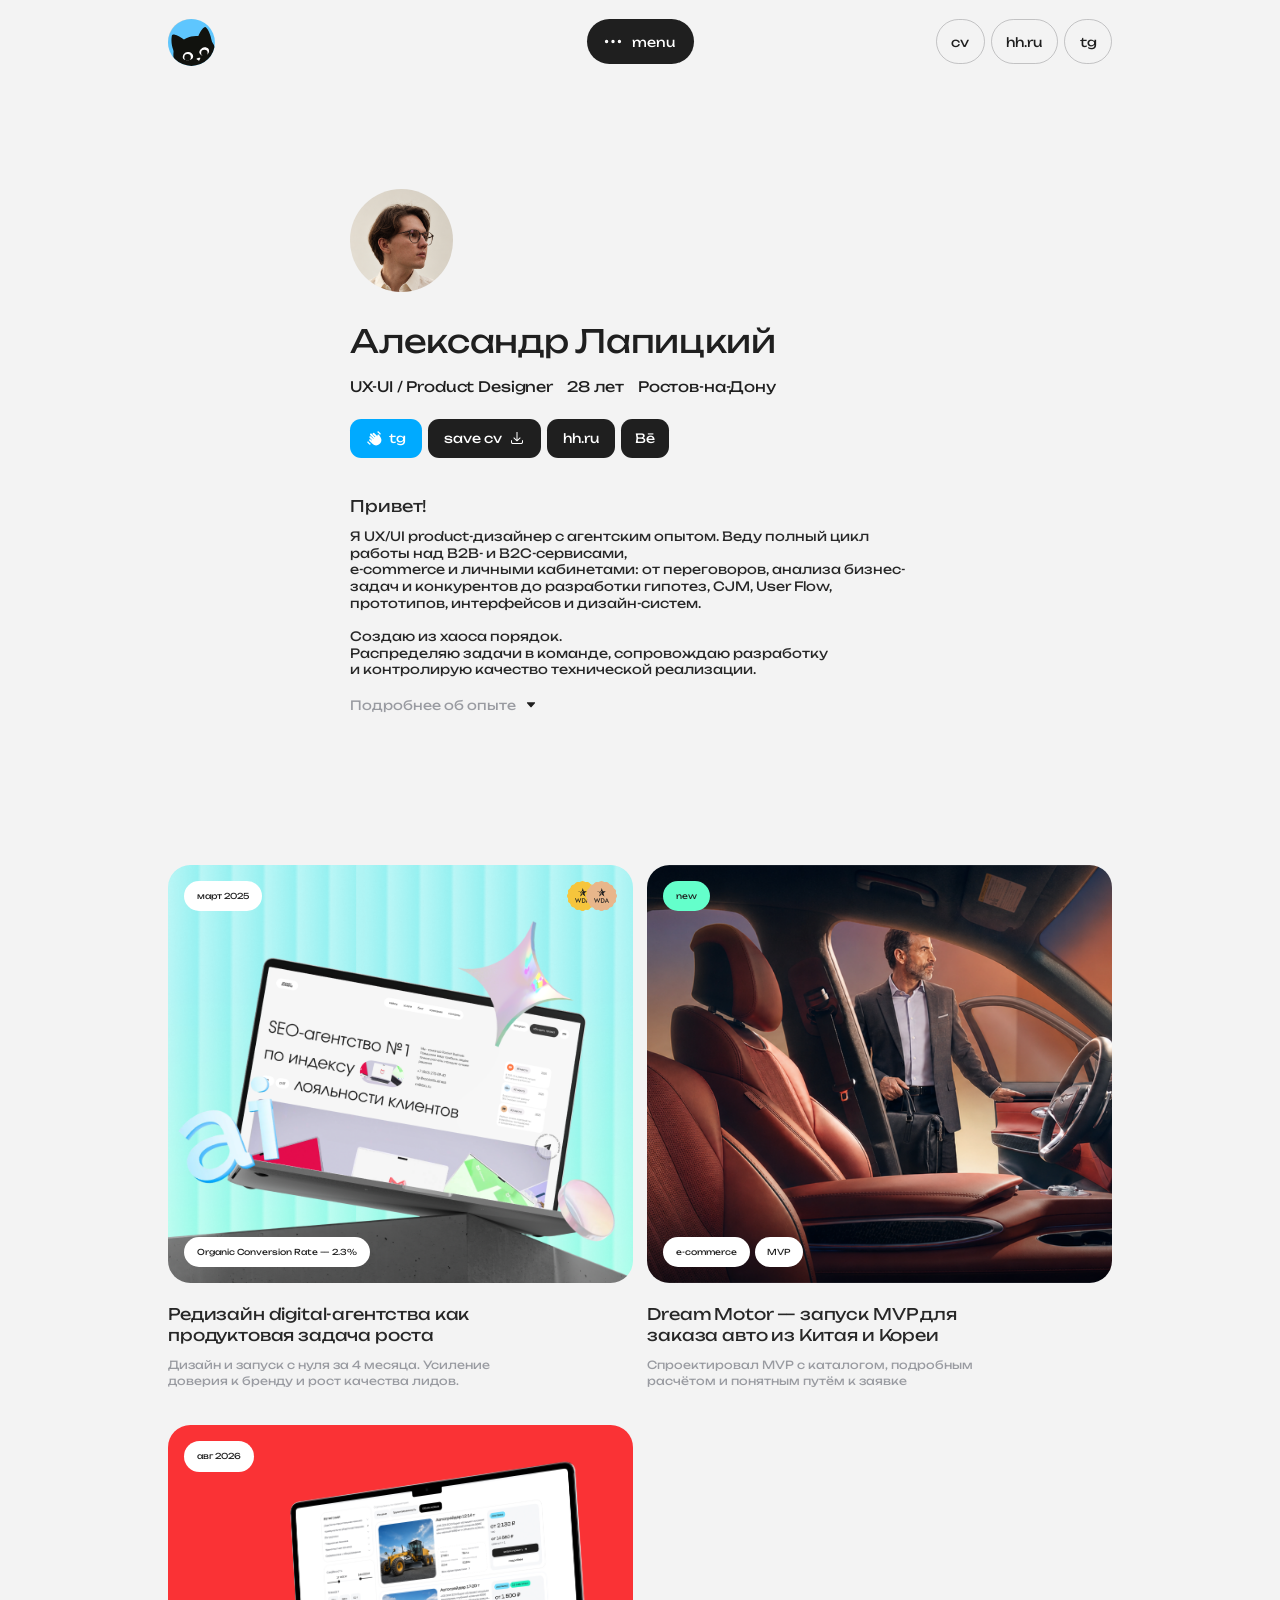
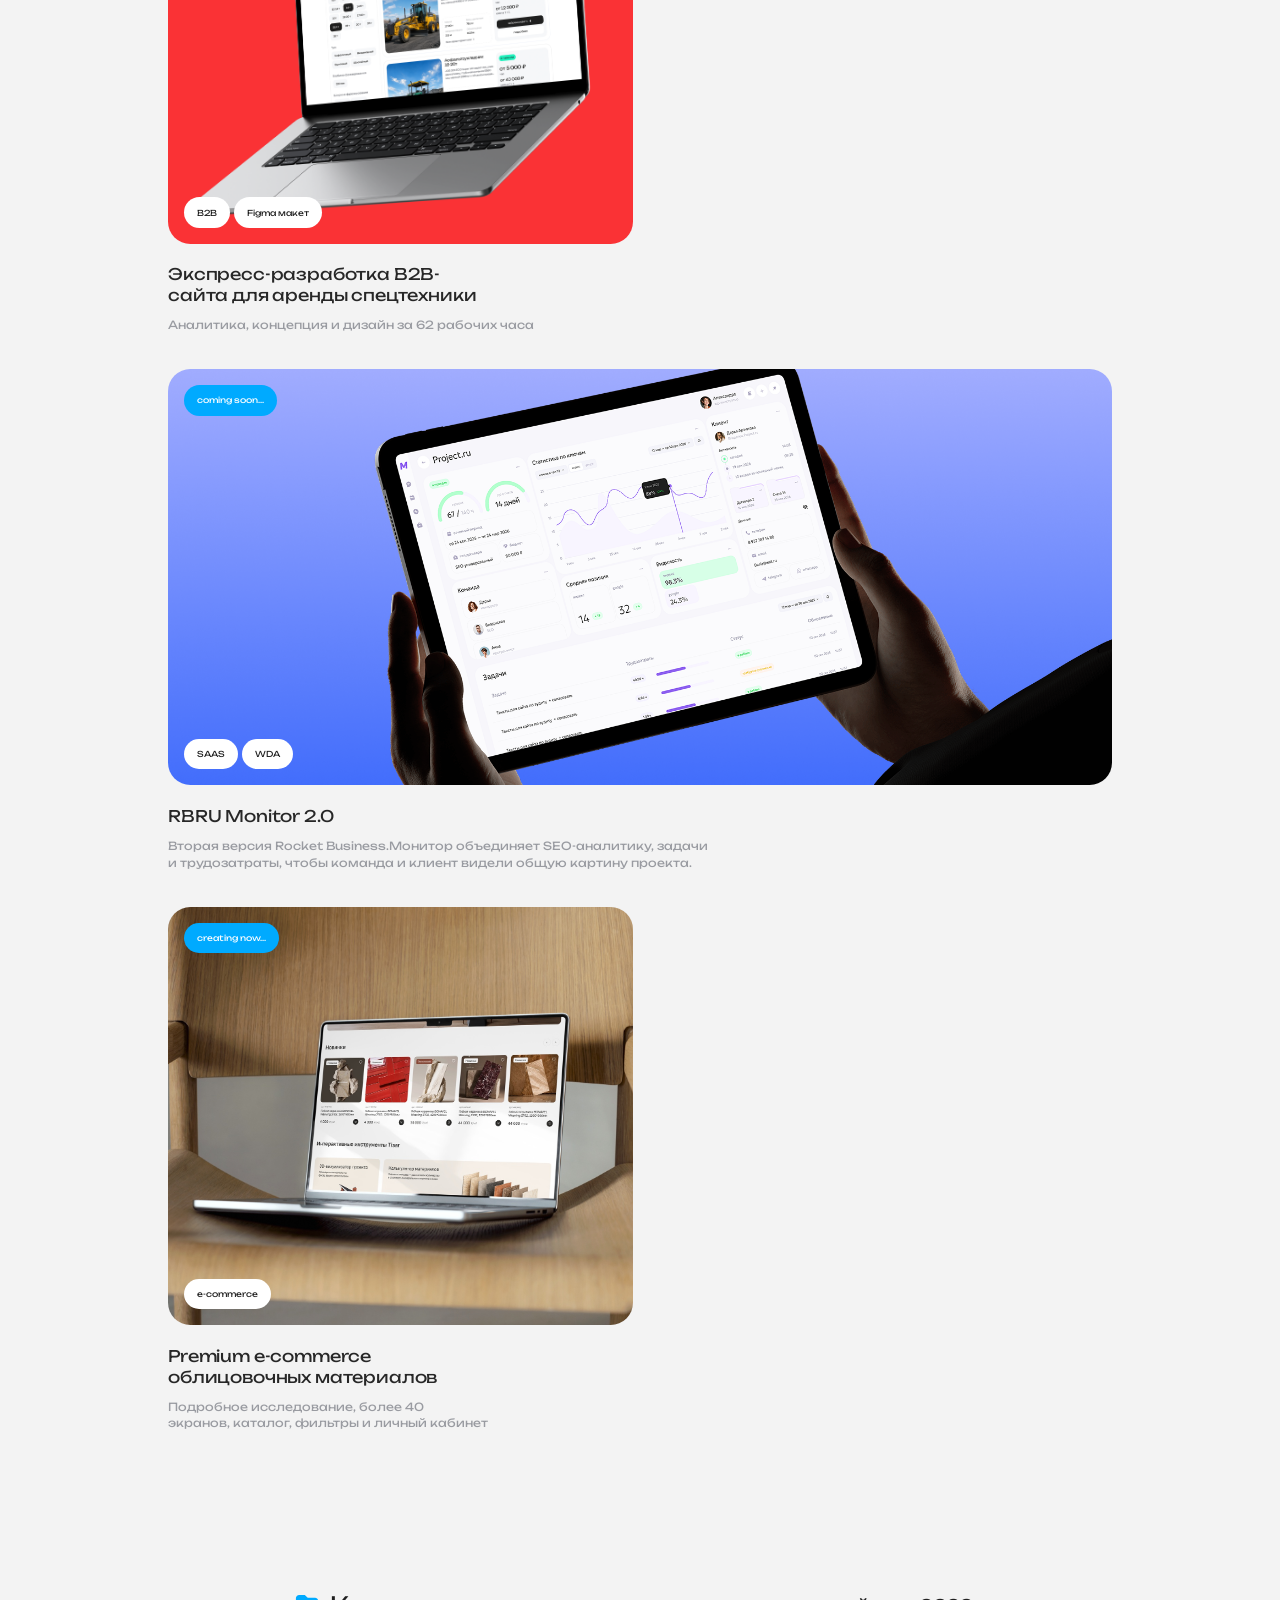
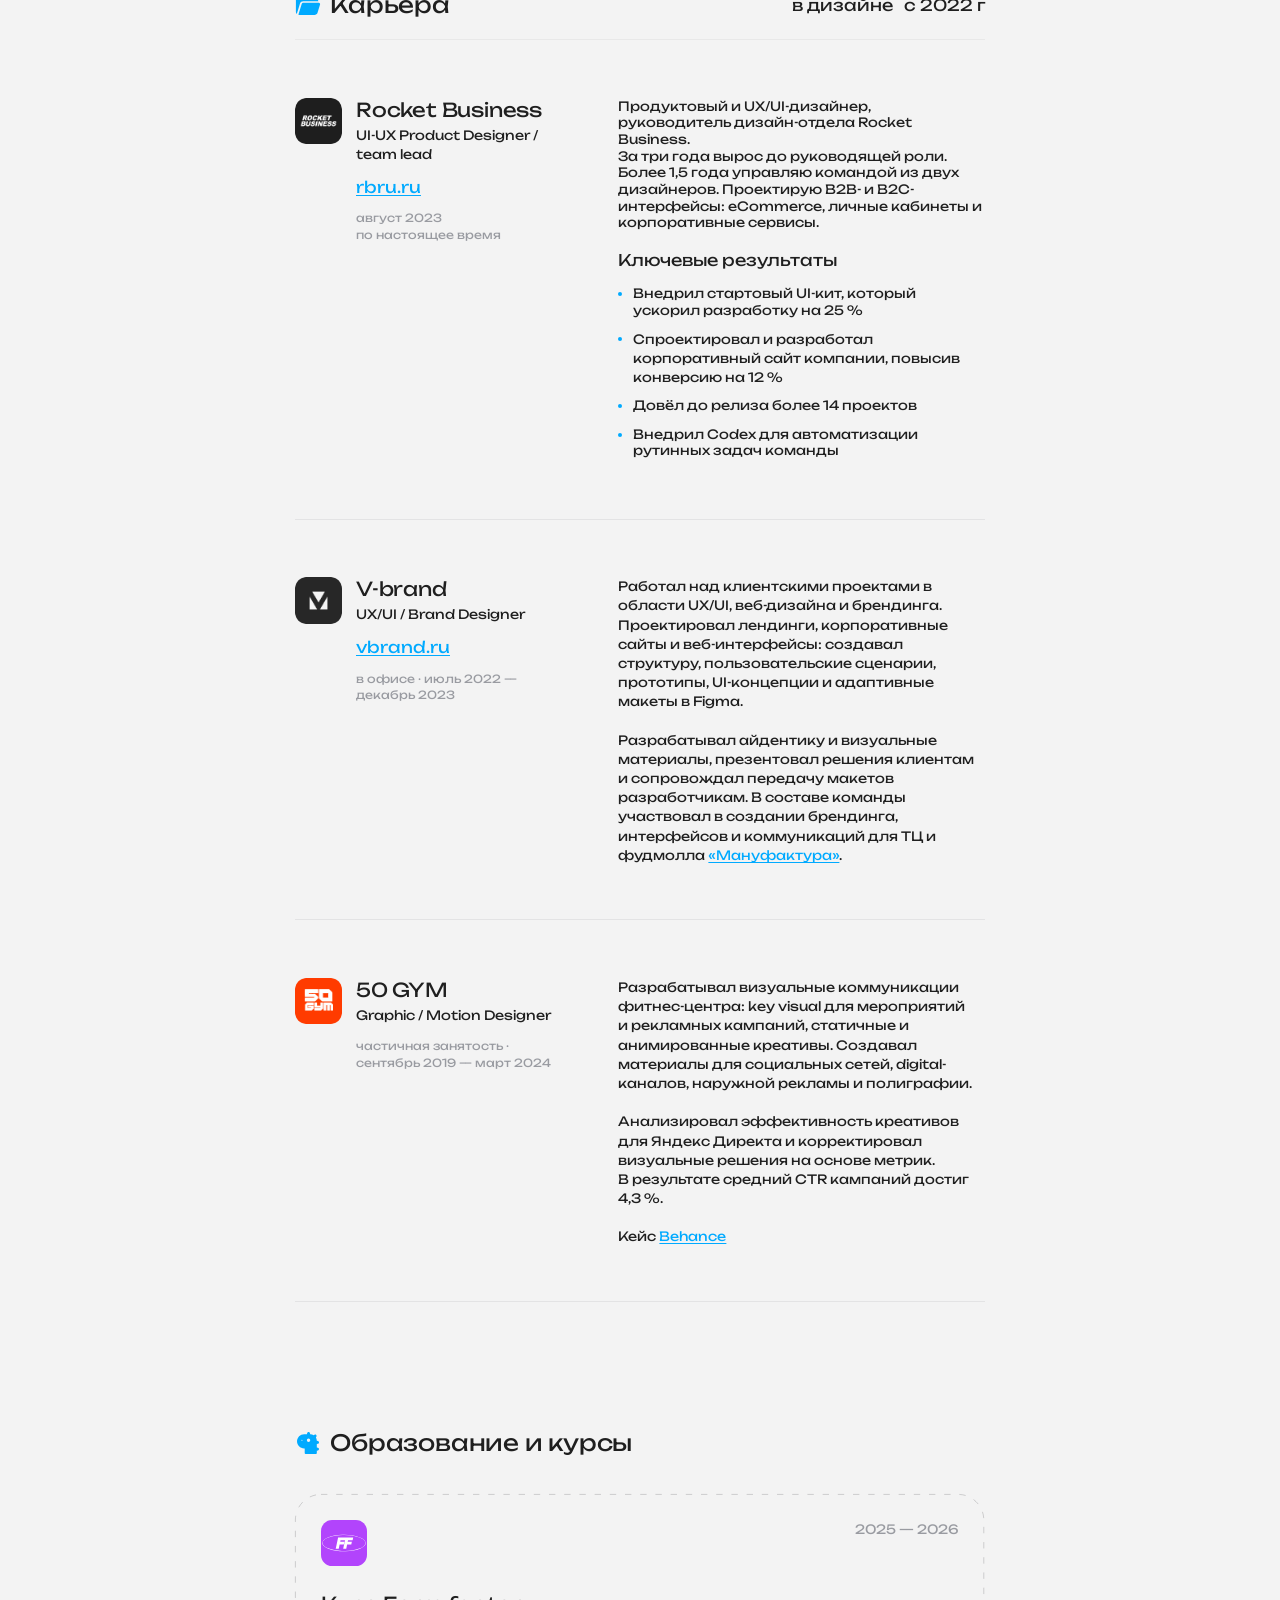
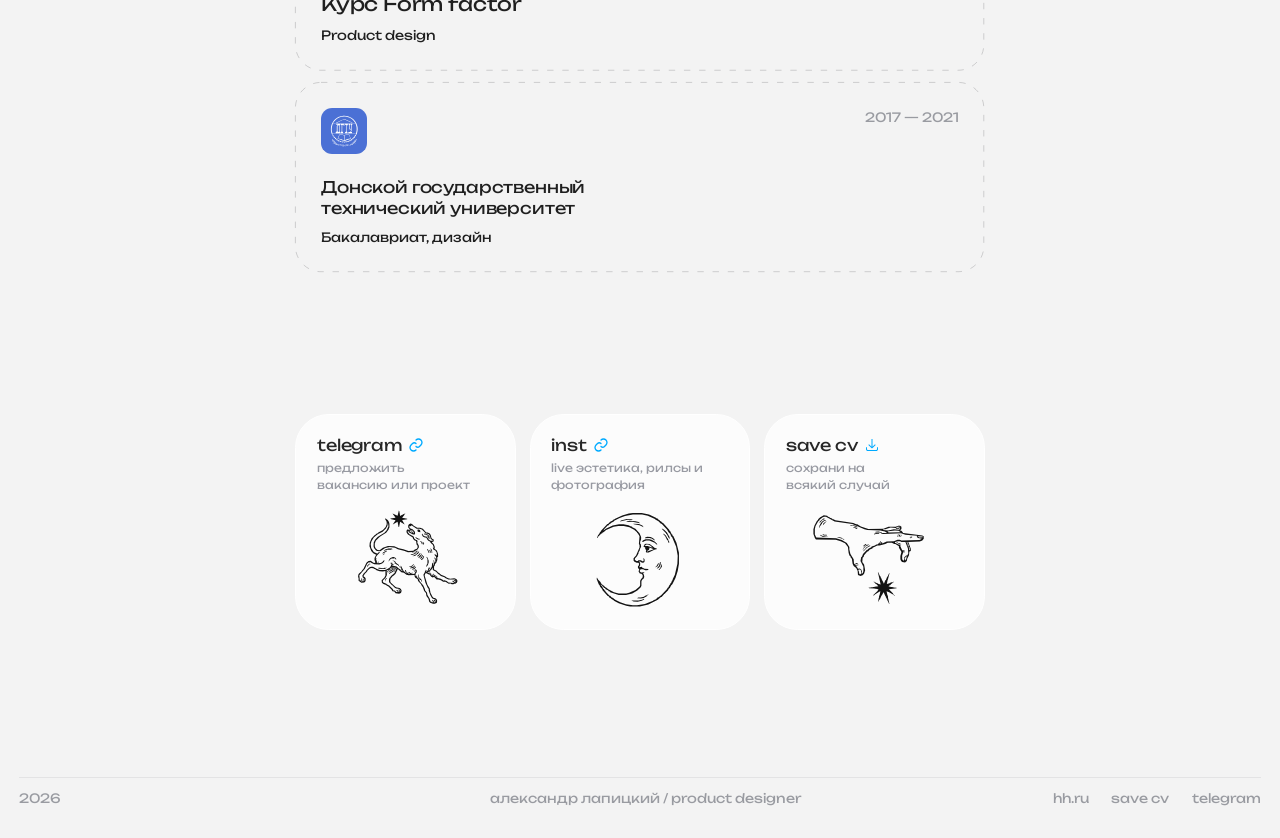
==== commit bc37afe5: "Use SVG stills for contact previews" ====
--- a/cases/compass/index.html
+++ b/cases/compass/index.html
@@ -27,7 +27,7 @@
         window.addEventListener('resize', updateLayoutScale, { passive: true });
       })();
     </script>
-    <script type="module" crossorigin src="/assets/index-C_48VEUi.js"></script>
+    <script type="module" crossorigin src="/assets/index-BeasqJtt.js"></script>
     <link rel="stylesheet" crossorigin href="/assets/index-Dt4nVPrx.css">
   </head>
   <body>
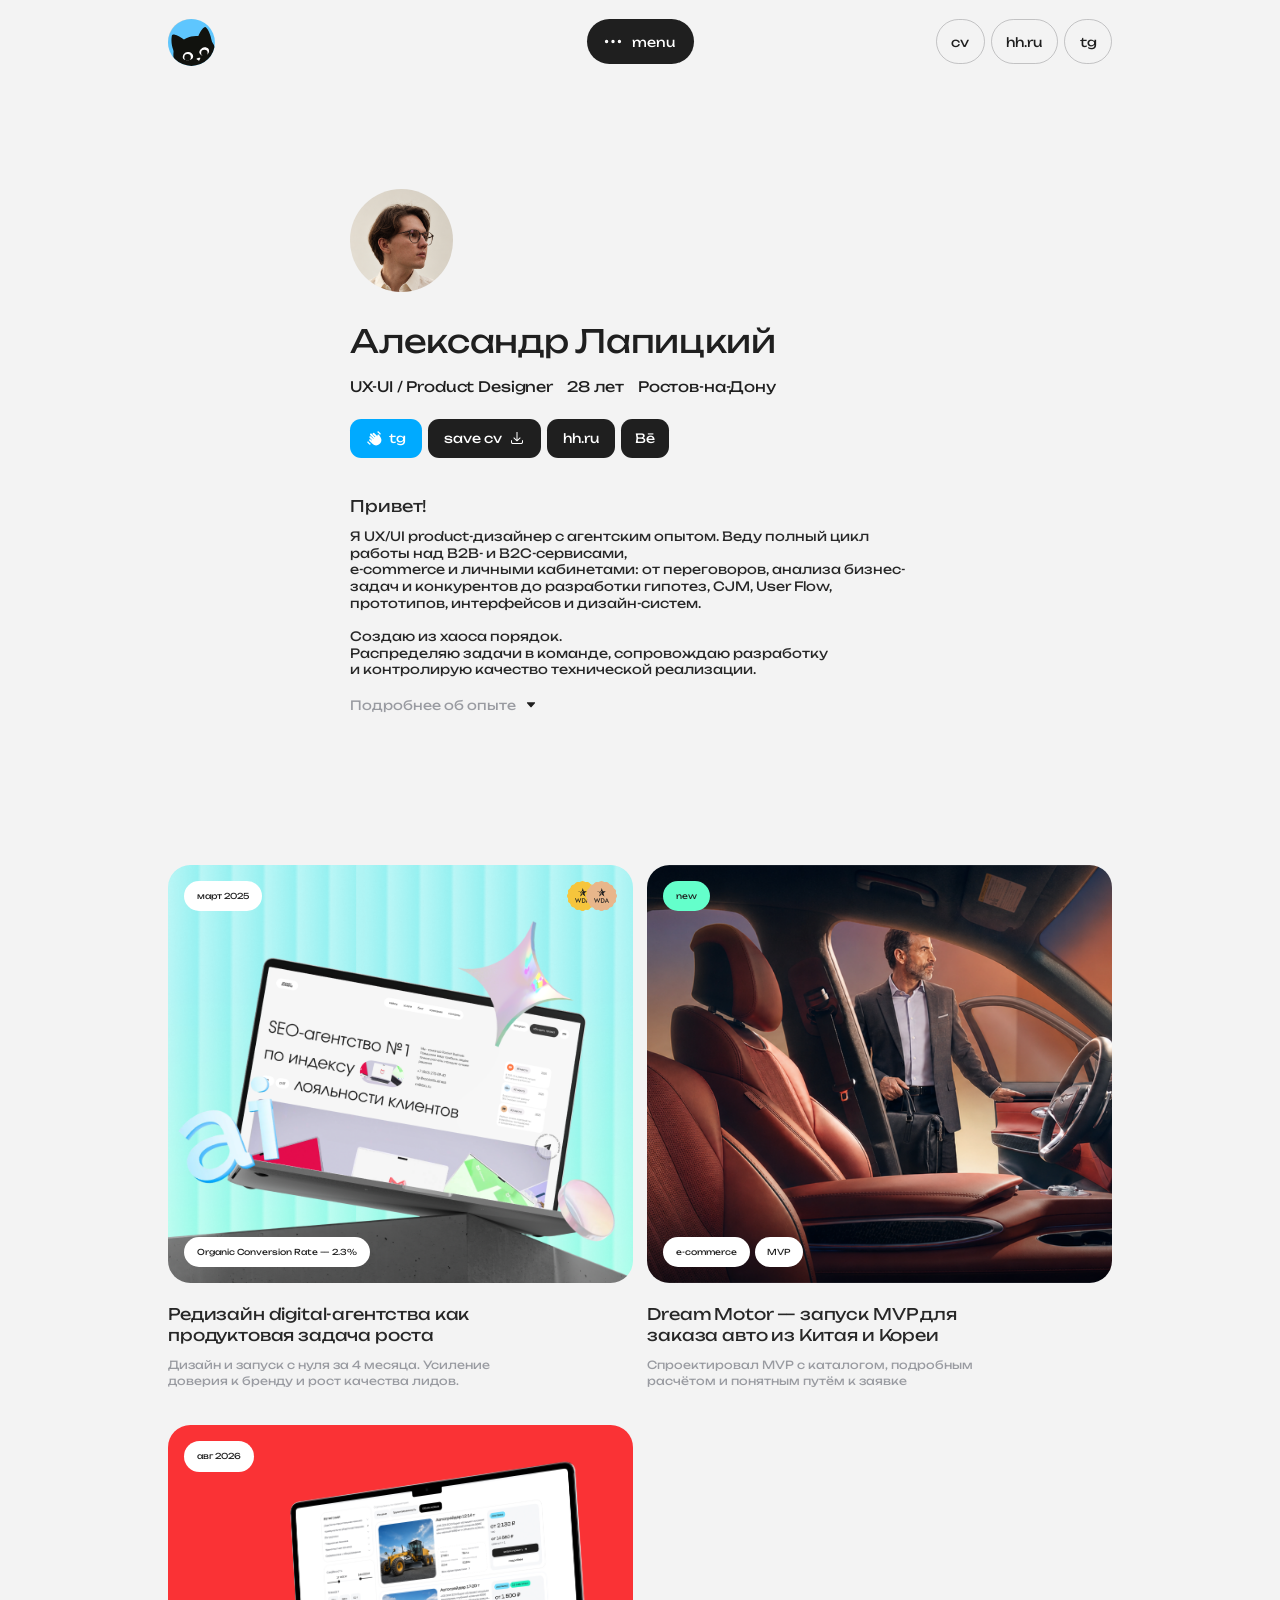
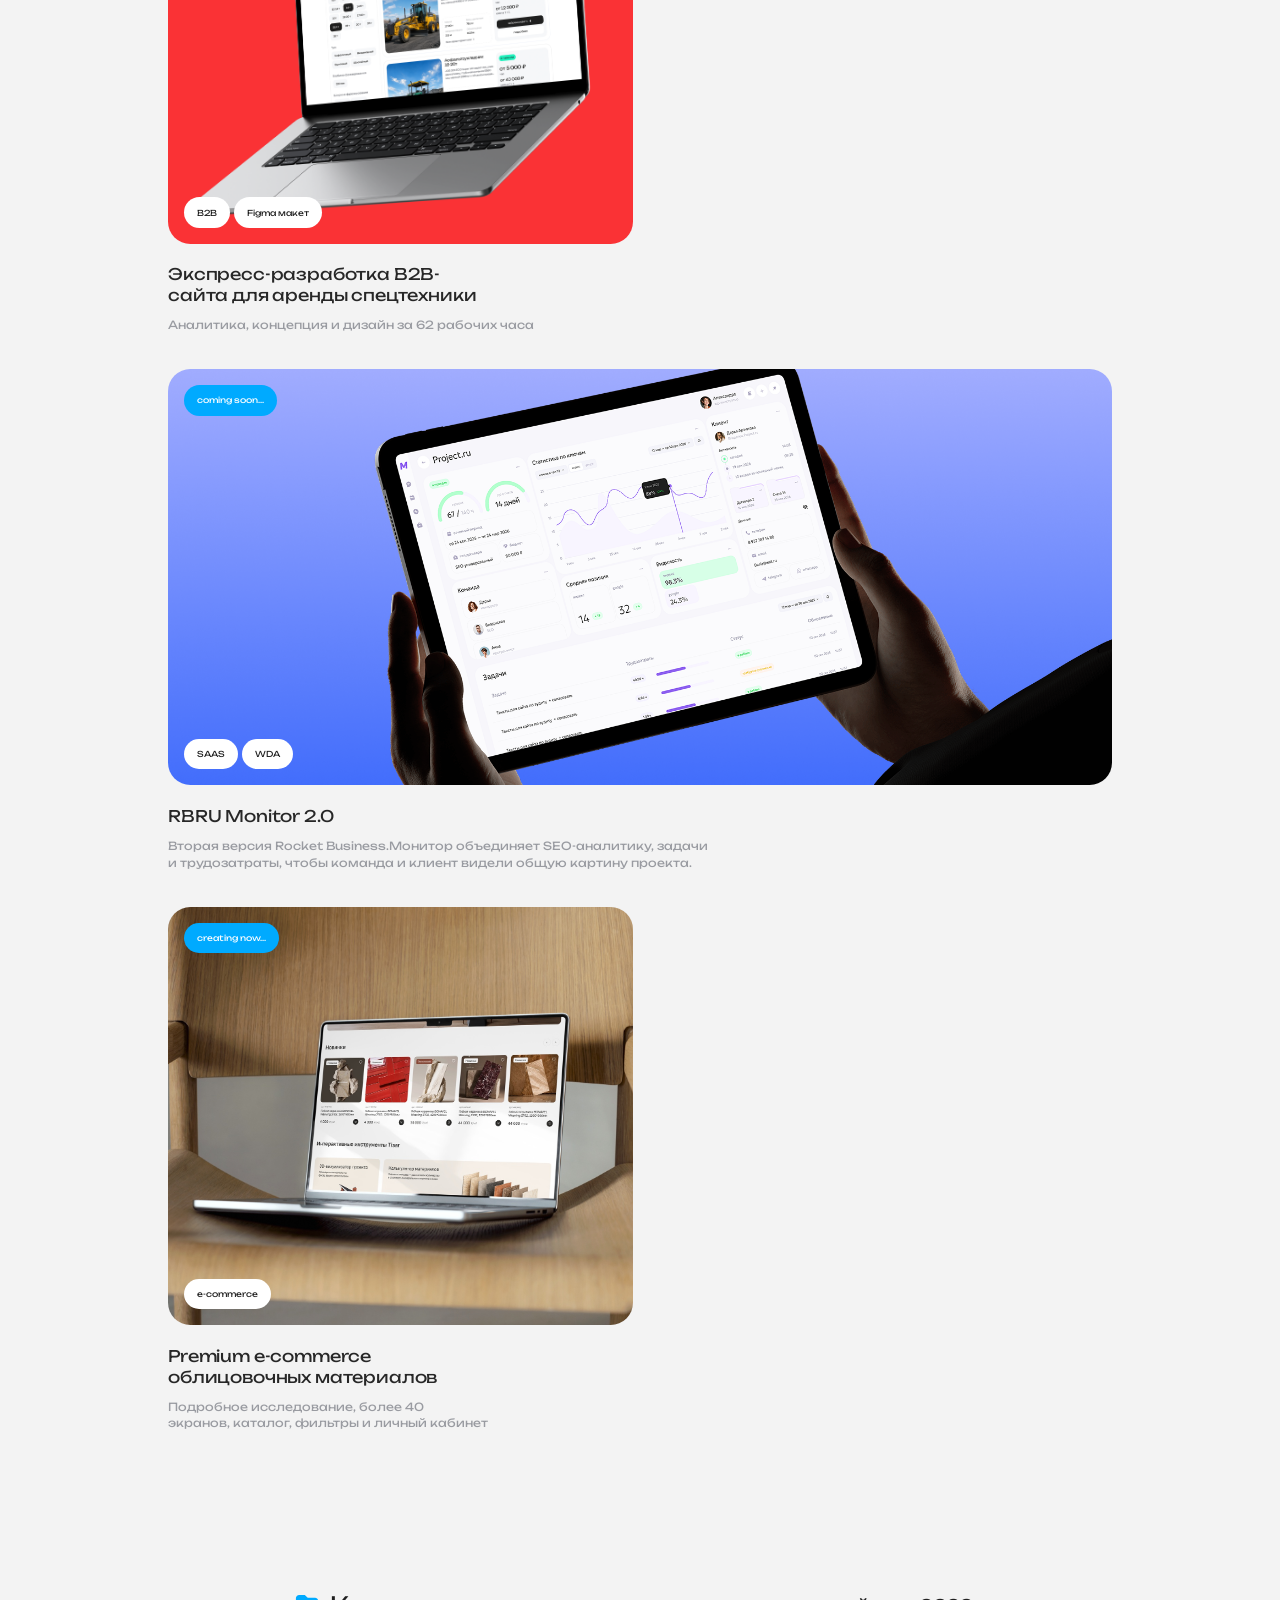
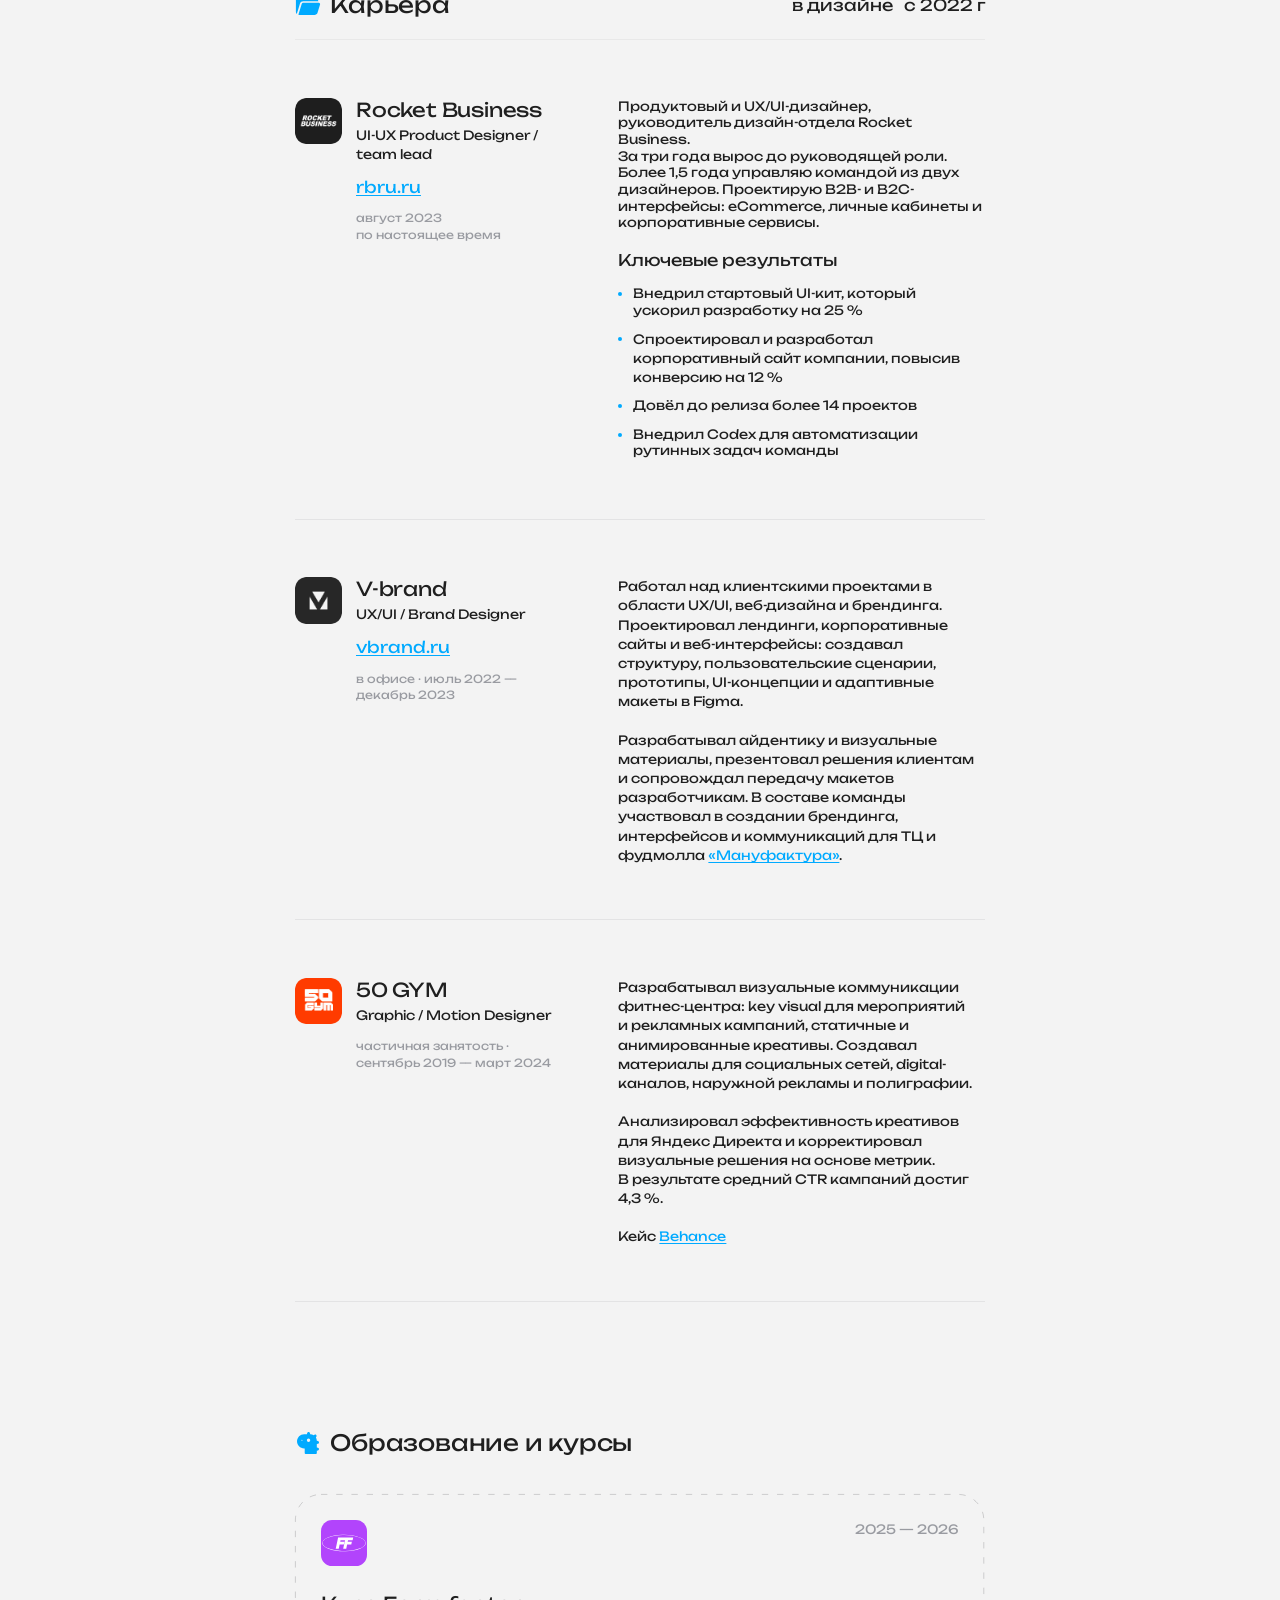
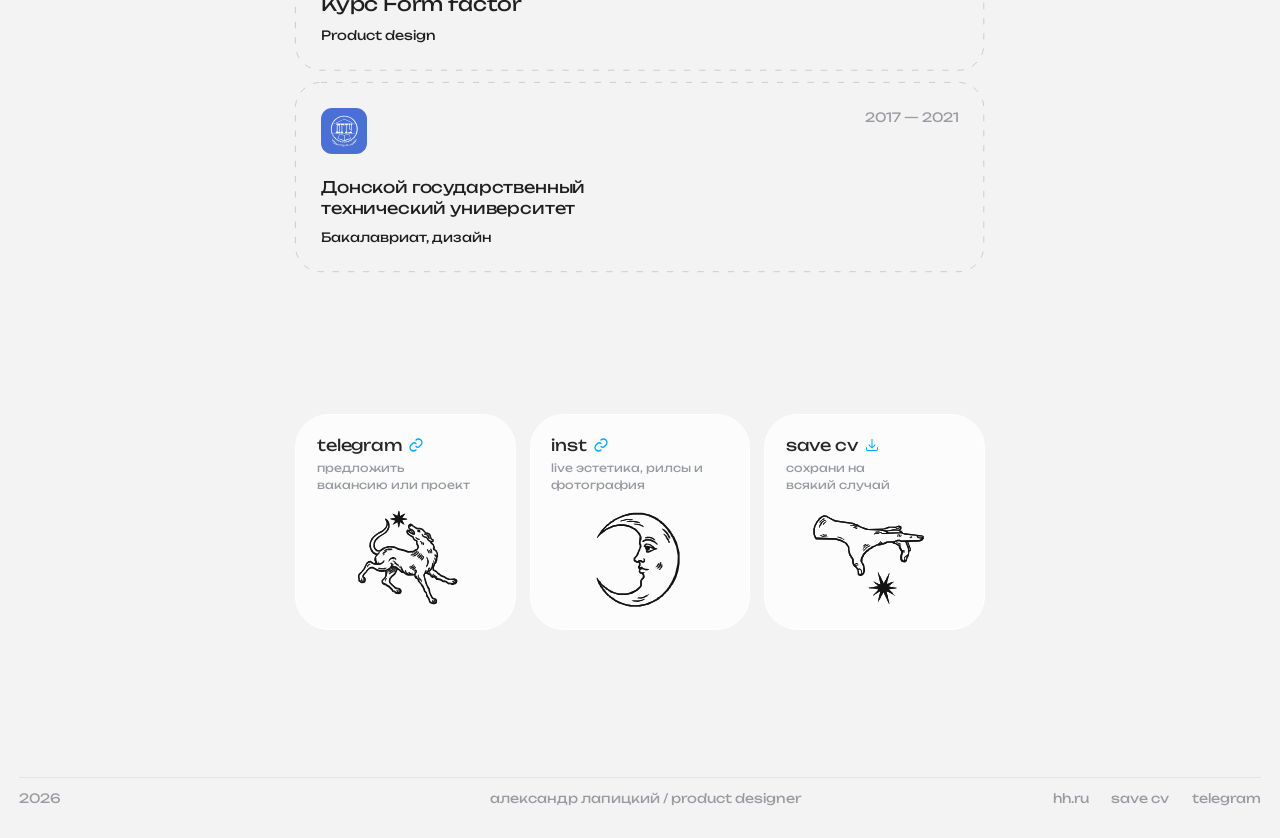
==== commit f3fb2af9: "Smooth contact animation start" ====
--- a/cases/compass/index.html
+++ b/cases/compass/index.html
@@ -27,8 +27,8 @@
         window.addEventListener('resize', updateLayoutScale, { passive: true });
       })();
     </script>
-    <script type="module" crossorigin src="/assets/index-BeasqJtt.js"></script>
-    <link rel="stylesheet" crossorigin href="/assets/index-Dt4nVPrx.css">
+    <script type="module" crossorigin src="/assets/index-C9MIsHMn.js"></script>
+    <link rel="stylesheet" crossorigin href="/assets/index-B5lH6nas.css">
   </head>
   <body>
     <div id="root"></div>
--- a/assets/index-B5lH6nas.css
+++ b/assets/index-B5lH6nas.css
@@ -0,0 +1 @@
+@font-face{font-family:Unbounded;src:url(/fonts/Unbounded-VariableFont_wght.ttf) format("truetype");font-style:normal;font-weight:100 900;font-display:swap}:root{font-family:Unbounded,sans-serif;color:#1f1f1f;background:#f3f3f3;font-synthesis:none;font-weight:400;--page: #f3f3f3;--ink: #1f1f1f;--muted: #999ba1;--blue: #00aaff;--mint: #64ffcb;--line: rgba(153, 155, 161, .18)}*{box-sizing:border-box}html{scroll-behavior:smooth;overflow-x:clip}body{margin:0;width:100%;min-width:320px;overflow-x:clip}#root{position:relative;z-index:1;zoom:var(--portfolio-scale, 1)}#intro-title,#projects,#experience,#education,#contacts{scroll-margin-top:112px}button,a{-webkit-tap-highlight-color:transparent}a{color:inherit}img{display:block}h1,h2,h3,h4,p{margin:0;font-weight:400}.visually-hidden{position:absolute;width:1px;height:1px;padding:0;margin:-1px;overflow:hidden;clip:rect(0,0,0,0);white-space:nowrap;border:0}.container{width:min(1296px,calc(100% - 48px));margin-inline:auto}.narrow{width:min(862px,calc(100% - 48px));margin-inline:auto}.site-header{width:min(1296px,calc(100% - 48px));height:56px;margin:24px auto 0;display:grid;grid-template-columns:1fr auto 1fr;align-items:center;position:sticky;top:24px;z-index:100}.site-header__profile{justify-self:start;position:relative;width:94px;height:56px}.site-header__avatar{display:block;width:94px;height:56px;text-decoration:none}.site-header__identity{position:absolute;top:7px;left:106px;display:flex;flex-direction:column;width:max-content;opacity:0;transform:translate(-8px);pointer-events:none;transition:opacity .28s ease,transform .36s cubic-bezier(.22,1,.36,1)}.site-header__identity span{color:var(--muted);font-size:14px;line-height:1.5}.site-header__identity strong{font-size:16px;font-weight:400;line-height:1.48}.site-header__profile--open .site-header__identity{opacity:1;transform:translate(0);pointer-events:auto}.site-header--scrolled .site-header__identity{opacity:0;transform:translate(-8px);pointer-events:none}.site-header__profile--open .site-header__identity:before{content:"";position:absolute;inset:0 auto 0 -14px;width:14px}.site-header__avatar .avatar-pair__portrait{transform-origin:center;transition:transform .46s cubic-bezier(.22,1,.36,1)}.site-header__avatar .avatar-pair__mascot{z-index:1;transition:transform .46s cubic-bezier(.22,1,.36,1)}.site-header--scrolled .site-header__avatar .avatar-pair__portrait{transform:scale(.84)}@media(min-width:701px){.site-header__profile--open .avatar-pair__portrait{transform:translate(98px)}.site-header--scrolled .site-header__profile--open .avatar-pair__portrait{transform:translate(98px) scale(1)}}.avatar-pair{width:236px;height:142px;position:relative;flex:none}.avatar-pair__portrait,.avatar-pair__mascot{display:block;width:142px;height:142px;position:absolute;top:0;overflow:hidden;border-radius:50%}.avatar-pair__portrait{left:0;background:transparent}.avatar-pair__portrait img{position:absolute;inset:0;display:block;width:100%;height:100%;object-fit:cover;object-position:center 35%}.avatar-pair__mascot{left:94px;background:#5ec6fe}.avatar-pair__cat{position:absolute;width:147px;height:153px;left:-3px;top:6px;animation:cat-rise .9s cubic-bezier(.18,.72,.2,1) both}.avatar-pair--small .avatar-pair__cat{animation-duration:.7s}.mascot__pupil{transform:translate(var(--gaze-x, 0px),var(--gaze-y, 0px))}.mascot__head{transform-box:view-box;transform-origin:50% 78%;transform:translate(var(--head-x, 0px),var(--head-y, 0px)) rotate(var(--head-angle, 0deg))}@keyframes cat-rise{0%{transform:translateY(110%)}to{transform:translateY(0)}}.avatar-pair--small{width:272px;height:160px;transform:scale(.35);transform-origin:left top}.avatar-pair--small .avatar-pair__portrait{width:160px;height:160px}.avatar-pair--small .avatar-pair__portrait img{width:199.42%;height:auto;max-width:none;inset:-12.06% auto auto -46.8%;object-fit:initial}.avatar-pair--small .avatar-pair__mascot{width:168px;height:168px;left:0}.avatar-pair--small .avatar-pair__cat{width:178px;height:185px;left:-4px;top:0}.site-menu{--menu-height-delay: .17s;--menu-height-duration: .43s;position:absolute;top:0;left:calc(50% - 66px);width:var(--menu-width, 133px);height:56px;overflow:hidden;border-radius:28px;background:var(--ink);z-index:2;transition:left .54s cubic-bezier(.4,0,.2,1),width .54s cubic-bezier(.4,0,.2,1),height var(--menu-height-duration) cubic-bezier(.4,0,.2,1) var(--menu-height-delay),border-radius .54s cubic-bezier(.4,0,.2,1)}.click-confetti{position:fixed;inset:0;z-index:1000;overflow:hidden;pointer-events:none}.click-confetti__side{position:absolute;top:0;width:75vh;height:100vh}.click-confetti__side--left{left:-24vh}.click-confetti__side--right{right:-24vh;transform:scaleX(-1)}.click-confetti svg{display:block;width:100%;height:100%;overflow:visible}.site-menu--scrolled:not(.site-menu--open){left:calc(50% - 66px)}.site-menu--open{--menu-height-delay: 0ms;--menu-height-duration: .54s;left:calc(50% - 66px);width:200px;height:261px;border-radius:29px}@media(hover:hover){.site-menu:not(.site-menu--open):hover .site-menu__dots{transform:scale(1.06)}}.site-menu__trigger{height:56px;width:125px;display:flex;align-items:center;justify-content:flex-start;gap:10px;padding:0 18px;border:0;border-radius:inherit;background:transparent;color:#fff;cursor:pointer;font-family:inherit;font-size:16px;line-height:1.48;white-space:nowrap}.site-menu__label{transform:translateY(1px)}.site-menu__mobile-cat{display:none}.site-menu__trigger:focus-visible{outline:2px solid var(--blue);outline-offset:-4px}.site-menu--open .site-menu__trigger:focus-visible{outline:none}.site-menu--open .site-menu__trigger:focus-visible .site-menu__icon{outline:2px solid var(--blue);outline-offset:4px;border-radius:50%}.site-menu__icon{position:relative;width:28px;height:28px;display:grid;place-items:center;flex:none}.site-menu__icon img{position:absolute;transition:opacity .22s ease,transform .36s cubic-bezier(.22,1,.36,1)}.site-menu__dots{width:28px;height:28px}.site-menu__dots--mobile{display:none}.site-menu__close{opacity:0;transform:rotate(-90deg) scale(.5)}.site-menu--open .site-menu__dots{opacity:0;transform:rotate(90deg) scale(.5)}.site-menu--open .site-menu__close{opacity:1;transform:rotate(0) scale(1)}.site-menu--open .site-menu__trigger{width:100%;padding-left:19px}.site-menu__status{position:absolute;top:28px;left:var(--drop-left, 125px);width:var(--drop-width, 1px);height:var(--drop-height, 1px);display:flex;align-items:center;padding:0;overflow:hidden;border:0;border-radius:999px;background:#fff;color:var(--ink);font-family:inherit;font-size:14px;line-height:1.5;white-space:nowrap;opacity:0;transform:translateY(-50%);transition:background-color .24s ease,color .24s ease;pointer-events:none}.site-menu__status-content{position:relative;width:100%;min-width:0;height:100%;display:block;overflow:hidden;opacity:0}.site-menu__status-value{position:absolute;inset:0;display:flex;align-items:center;justify-content:center;transition:transform .42s cubic-bezier(.22,1,.36,1),opacity .25s ease}.site-menu__status-value--up{justify-content:flex-start;gap:1px;padding-left:16px;opacity:0;transform:translateY(115%);transition:transform .44s cubic-bezier(.18,1.24,.32,1),opacity .25s ease}.site-menu__status-value--up img{width:24px;height:24px}.site-menu__status-value--back{justify-content:flex-start;gap:1px;padding-left:14px;opacity:0;transform:translateY(115%);transition:transform .44s cubic-bezier(.18,1.24,.32,1),opacity .25s ease}.site-menu__status-value--back img{width:24px;height:24px;transform:rotate(-90deg)}.site-menu--scrolled .site-menu__status{cursor:pointer;pointer-events:auto}.site-menu--bottom .site-menu__status,.site-menu__status:focus-visible{background:var(--mint)}.site-menu--bottom .site-menu__status-value--percent,.site-menu__status:focus-visible .site-menu__status-value--percent{opacity:0;transform:translateY(-115%)}.site-menu--bottom .site-menu__status-value--up,.site-menu__status:focus-visible .site-menu__status-value--up{opacity:1;transform:translateY(0)}@media(hover:hover){.site-menu--scrolled .site-menu__status:hover{background:var(--mint)}.site-menu--scrolled .site-menu__status:hover .site-menu__status-value--percent{opacity:0;transform:translateY(-115%)}.site-menu--scrolled .site-menu__status:hover .site-menu__status-value--up{opacity:1;transform:translateY(0)}}.site-menu--case.site-menu--bottom:not(.site-menu--open){left:calc(50% - 101px);width:218px}.site-menu--case.site-menu--bottom .site-menu__status{width:89px}@media(min-width:701px){.site-menu--case.site-menu--bottom.site-menu--open{left:calc(50% - 101px);width:218px}}.site-menu--case.site-menu--bottom .site-menu__status-value--up,.site-menu--case.site-menu--bottom .site-menu__status:is(:hover,:focus-visible) .site-menu__status-value--up{opacity:0;transform:translateY(-115%)}.site-menu--case.site-menu--bottom .site-menu__status-value--back{opacity:1;transform:translateY(0)}.site-menu__status:focus-visible{outline:2px solid #fff;outline-offset:-4px}.site-menu__panel{position:absolute;top:64px;left:57px;right:12px;display:grid;gap:14px;color:#fff;opacity:0;transform:translateY(-8px);visibility:hidden;pointer-events:none;transition:opacity .18s ease,transform .24s cubic-bezier(.22,1,.36,1),visibility 0s linear .18s}.site-menu--open .site-menu__panel{opacity:1;transform:translateY(0);visibility:visible;pointer-events:auto;transition-duration:.32s,.44s,0s;transition-delay:.2s,.2s,0ms}.site-menu__panel a{width:100%;text-decoration:none;font-size:12px;line-height:1.4;white-space:nowrap}.site-menu__panel a:hover,.site-menu__panel a:focus-visible{text-decoration:underline;text-underline-offset:3px}.site-menu__panel .site-menu__item{position:relative}.site-menu__item:before{content:"";position:absolute;inset:-7px 0 -7px -47px}.site-menu__item>span:last-child{display:inline-block;transform:translateY(1px);transition:transform .24s cubic-bezier(.22,1,.36,1)}.site-menu__item-icon{position:absolute;top:-1px;left:-29px;width:18px;height:18px;background:var(--muted);-webkit-mask-image:var(--menu-icon);mask-image:var(--menu-icon);-webkit-mask-position:center;mask-position:center;-webkit-mask-size:18px 18px;mask-size:18px 18px;-webkit-mask-repeat:no-repeat;mask-repeat:no-repeat;transition:background-color .24s ease,transform .26s cubic-bezier(.22,1,.36,1)}.site-menu__item--about{--menu-icon: url(/assets/menu-about.svg)}.site-menu__item--projects{--menu-icon: url(/assets/menu-projects.svg)}.site-menu__item--career{--menu-icon: url(/assets/menu-career.svg)}.site-menu__item--education{--menu-icon: url(/assets/menu-education.svg)}.site-menu__item--contacts{--menu-icon: url(/assets/menu-contacts.svg)}.site-menu__panel .site-menu__item:is(:hover,:focus-visible){text-decoration:none}.site-menu__item:is(:hover,:focus-visible)>span:last-child{transform:translate(2px,1px)}.site-menu__item:is(:hover,:focus-visible) .site-menu__item-icon{background:#6cf;transform:translate(2px) scale(1.08)}.site-menu__panel .site-menu__cv{display:flex;align-items:center;gap:6px;margin-top:4px;font-size:14px;line-height:1.5}.site-menu__cv{transition:transform .24s cubic-bezier(.22,1,.36,1)}.site-menu__cv-label{transform:translateY(1px)}.site-menu__cv-icon{width:24px;height:24px;background:#fff;-webkit-mask:url(/assets/header-menu-download.svg) center / 24px 24px no-repeat;mask:url(/assets/header-menu-download.svg) center / 24px 24px no-repeat;transition:background-color .24s ease,transform .26s cubic-bezier(.22,1,.36,1)}.site-menu__panel .site-menu__cv:is(:hover,:focus-visible){text-decoration:none;transform:translateY(-2px)}.site-menu__cv:is(:hover,:focus-visible) .site-menu__cv-icon{background:#6cf;transform:scale(1.06)}.site-header--scrolled .site-header__links>*{background:#f3f3f3db;-webkit-backdrop-filter:blur(12px);backdrop-filter:blur(12px)}.site-header__links{position:absolute;top:0;right:0;display:flex;gap:8px}.site-header__links>*{height:56px;padding:1px 18px 0;display:grid;place-items:center;border:1px solid rgba(138,138,139,.46);border-radius:44px;font-size:16px;line-height:1.48;color:var(--ink);text-decoration:none}.site-header__mobile-info,.site-header__mobile-actions{display:none}.intro{margin-top:48px;padding:120px 24px}.intro__inner{width:724px;max-width:100%;margin-inline:auto}.intro__portrait{position:relative;display:block;width:128px;height:128px;overflow:hidden;border-radius:50%}.intro__portrait-link{position:relative;display:block;width:fit-content;border-radius:50%;text-decoration:none}.intro__portrait-link:focus-visible{outline:2px solid var(--blue);outline-offset:5px}.intro__portrait img{position:absolute;display:block;width:169%;height:auto;max-width:none;left:-35%;top:-5%}.intro__content{margin-top:38px}.intro__identity h1{font-size:40px;line-height:1.2;letter-spacing:-.01em;white-space:nowrap}.intro__meta{margin-top:22px;display:flex;flex-wrap:wrap;gap:18px;font-size:18px;line-height:1.3;letter-spacing:-.01em}.social-buttons{margin-top:28px;display:flex;align-items:center;gap:8px}.social-button{--cat-cutout-color: var(--ink);height:48px;padding:0 20px;display:inline-flex;align-items:center;justify-content:center;gap:8px;border-radius:14px;background:var(--ink);color:#fff;text-decoration:none;font-size:16px;line-height:1.48}.social-button img{width:20px;height:20px}.social-button--blue{--cat-cutout-color: var(--blue);background:var(--blue);color:#fff}.social-button--mascot{position:relative;isolation:isolate;border:0;font-family:inherit;cursor:pointer}.social-button__content{display:inline-flex;align-items:center;justify-content:center;gap:8px}.social-button__download-icon{display:block;width:20px;height:20px;flex:none;background-color:#fff;-webkit-mask:url(/assets/bc88c.svg) center / contain no-repeat;mask:url(/assets/bc88c.svg) center / contain no-repeat;transition:background-color .22s ease,transform .26s cubic-bezier(.22,1,.36,1)}.social-button--cv:is(:hover,:focus-visible) .social-button__download-icon{background-color:var(--blue)}.download-button{--cv-progress: 0;--cv-wave: 6px;--cv-width: 180px;--cv-height: 48px;position:relative;isolation:isolate;overflow:hidden;white-space:nowrap}.download-button--downloading{--cat-cutout-color: var(--blue);background:var(--blue)}.download-button--downloading:before{content:"";position:absolute;inset:-1px;z-index:0;border-radius:inherit;background:var(--ink);clip-path:inset(0 0 0 calc(var(--cv-progress) * 100%));pointer-events:none}.download-button:focus{outline:none}.download-button:focus-visible:not(.download-button--downloading){outline:2px solid var(--blue);outline-offset:3px}.download-button__label{position:relative;z-index:1;display:inline-flex;align-items:center;gap:8px}.download-button__clip{position:absolute;inset:-1px;z-index:2;overflow:hidden;border-radius:inherit;pointer-events:none}.download-button__fill,.download-button__crest{position:absolute;inset:0;display:grid;place-items:center;background:var(--blue);color:#fff}.download-button__fill{clip-path:inset(0 calc((1 - var(--cv-progress)) * (100% + .75 * var(--cv-wave)) - var(--cv-progress) * .25 * var(--cv-wave) - 2px) 0 0)}.download-button__crest{-webkit-mask-image:url("data:image/svg+xml,%3Csvg xmlns='http://www.w3.org/2000/svg' width='20' height='200' viewBox='0 0 20 200' preserveAspectRatio='none'%3E%3Cpath d='M0 0H10C18 8 18 25.3 10 33.3S2 58.7 10 66.7S18 92 10 100S2 125.3 10 133.3S18 158.7 10 166.7S2 192 10 200H0Z'/%3E%3C/svg%3E");mask-image:url("data:image/svg+xml,%3Csvg xmlns='http://www.w3.org/2000/svg' width='20' height='200' viewBox='0 0 20 200' preserveAspectRatio='none'%3E%3Cpath d='M0 0H10C18 8 18 25.3 10 33.3S2 58.7 10 66.7S18 92 10 100S2 125.3 10 133.3S18 158.7 10 166.7S2 192 10 200H0Z'/%3E%3C/svg%3E");-webkit-mask-repeat:repeat-y;mask-repeat:repeat-y;-webkit-mask-size:var(--cv-wave) calc(var(--cv-height) * 2);mask-size:var(--cv-wave) calc(var(--cv-height) * 2);-webkit-mask-position-x:calc(-1 * var(--cv-wave) + var(--cv-progress) * (var(--cv-width) + var(--cv-wave)));mask-position-x:calc(-1 * var(--cv-wave) + var(--cv-progress) * (var(--cv-width) + var(--cv-wave)));-webkit-mask-position-y:calc(-1 * var(--cv-progress) * 1.05 * var(--cv-height));mask-position-y:calc(-1 * var(--cv-progress) * 1.05 * var(--cv-height))}.download-button__label--fill{position:absolute;inset:0;z-index:auto;justify-content:center}.download-button .download-button__clip .social-button__download-icon{background-color:#fff}.download-button--celebrating .social-button__download-icon{opacity:0}.button-burst{--cv-cat-detail-color: var(--cat-cutout-color);position:absolute;right:20px;top:50%;z-index:3;display:block;width:20px;height:20px;color:inherit;opacity:0;visibility:hidden;pointer-events:none;transform:translateY(-50%);transition:opacity 90ms ease,visibility 0s linear 90ms}.download-button--celebrating .button-burst{opacity:1;visibility:visible;transition:opacity 90ms ease}.button-burst__cat{position:absolute;left:50%;top:50%;width:23px;height:24px;opacity:0;transform:translate(-50%,-50%) scale(.4)}.download-button--celebrating .button-burst__cat{animation:cv-cat-pop .47s cubic-bezier(.2,1.25,.36,1) both}.button-burst__spark{position:absolute;left:50%;top:50%;width:10px;height:10px;color:#ff3f9f;opacity:0;transform:translate(-50%,-50%) scale(.2)}.button-burst__spark--top{--spark-x: 0px;--spark-y: -18px;--spark-delay: 0ms}.button-burst__spark--top-right{--spark-x: 12px;--spark-y: -13px;--spark-delay: 13ms}.button-burst__spark--right{--spark-x: 16px;--spark-y: 0px;--spark-delay: 27ms}.button-burst__spark--bottom-right{--spark-x: 12px;--spark-y: 13px;--spark-delay: 40ms}.button-burst__spark--bottom{--spark-x: 0px;--spark-y: 18px;--spark-delay: 54ms}.button-burst__spark--bottom-left{--spark-x: -12px;--spark-y: 13px;--spark-delay: 67ms}.button-burst__spark--left{--spark-x: -16px;--spark-y: 0px;--spark-delay: 81ms}.button-burst__spark--top-left{--spark-x: -12px;--spark-y: -13px;--spark-delay: 94ms}.download-button--celebrating .button-burst__spark{animation:cv-spark-burst 336ms ease-out var(--spark-delay) both}.social-button--mascot .button-burst{left:50%;right:auto;transform:translate(-50%,-50%)}.social-button--mascot.social-button--blue .button-burst{left:var(--mascot-icon-x, 30px)}.social-button--mascot-active .social-button__content{animation:social-button-content .58s both}.social-button--blue.social-button--mascot-active .social-button__content{animation:none}.social-button--blue.social-button--mascot-active .social-button__content img{animation:social-button-content .58s both}.social-button--mascot-active .button-burst{visibility:visible;animation:social-button-burst .58s both}.social-button--mascot-active .button-burst__cat{animation:cv-cat-pop .47s cubic-bezier(.2,1.25,.36,1) both}.social-button--mascot-active .button-burst__spark{animation:cv-spark-burst 336ms ease-out var(--spark-delay) both}@keyframes social-button-content{0%,to{opacity:1}18%,72%{opacity:0}}@keyframes social-button-burst{0%,to{opacity:0}18%,72%{opacity:1}}@keyframes cv-cat-pop{0%{opacity:0;transform:translate(-50%,-30%) scale(.4) rotate(-12deg)}65%{opacity:1;transform:translate(-50%,-53%) scale(1.12) rotate(4deg)}to{opacity:1;transform:translate(-50%,-50%) scale(1) rotate(0)}}@keyframes cv-spark-burst{0%{opacity:0;transform:translate(-50%,-50%) scale(.2) rotate(-30deg)}30%{opacity:1}65%{opacity:1;transform:translate(calc(-50% + var(--spark-x)),calc(-50% + var(--spark-y))) scale(1.2) rotate(25deg)}80%{opacity:1;transform:translate(calc(-50% + var(--spark-x)),calc(-50% + var(--spark-y))) scale(1.1) rotate(35deg)}to{opacity:0;transform:translate(calc(-50% + var(--spark-x)),calc(-50% + var(--spark-y))) scale(.75) rotate(45deg)}}.social-button--muted{--cat-cutout-color: rgba(153,155,161,.12);background:#999ba11f;color:var(--ink)}.social-button--behance{width:60px;padding:0}.social-button__mobile-icon{display:none}.intro__about{margin-top:48px;color:#272727}.intro__about h2{margin-bottom:14px;font-size:20px;line-height:1.3;letter-spacing:-.01em}.intro__about p{font-size:16px;line-height:1.3}.intro__about p+p{margin-top:21px}.intro__experience-link{display:flex;align-items:center;gap:8px;width:fit-content;margin-top:24px;color:var(--muted);font-size:16px;line-height:1.3;text-decoration:none}.intro__experience-link svg{width:20px;height:20px;flex:none;color:var(--ink);transform:rotate(180deg);transition:color .18s ease}.intro__experience-link:hover,.intro__experience-link:focus-visible{color:var(--ink)}.intro__experience-link:hover svg,.intro__experience-link:focus-visible svg{color:var(--blue)}.projects{margin-top:80px;display:grid;grid-template-columns:repeat(3,minmax(0,1fr));column-gap:18px;row-gap:42px}.case-card{min-width:0;position:relative}.case-card__link{position:relative;top:0;display:block;color:inherit;text-decoration:none}.case-card__link[href]{cursor:pointer}.case-card__link[href]:focus-visible{outline:2px solid var(--blue);outline-offset:5px;border-radius:28px}.case-card--wide{grid-column:span 2}.case-card__cover{width:100%;aspect-ratio:420 / 378;position:relative;overflow:hidden;border-radius:28px;isolation:isolate}.case-card--wide .case-card__cover{aspect-ratio:858 / 378}.case-card__media{position:absolute;inset:0}.case-card__image{width:100%;height:100%;object-fit:cover}.case-card--dream .case-card__image{object-position:93% 50%}.case-card--equipment .case-card__image{transform:translate(2%) scale(1.08)}.case-card--commerce .case-card__image{object-fit:cover;object-position:center 55%}.case-card__label,.case-card__tags span{height:38px;padding:0 16px;display:inline-flex;align-items:center;justify-content:center;border-radius:30px;background:#fff;color:var(--ink);white-space:nowrap}.case-card__label{position:absolute;top:20px;left:20px;font-size:10.24px;line-height:1.5}.case-card__label--mint{background:var(--mint)}.case-card__label--blue{background:var(--blue);color:#fff}.case-card__tags{position:absolute;bottom:20px;left:20px;display:flex;gap:6px;max-width:calc(100% - 40px)}.case-card__tags span{min-width:0;max-width:100%;overflow:hidden;padding-top:1px;font-size:10.24px;line-height:1.5;text-overflow:ellipsis}.case-card__awards{position:absolute;top:20px;right:20px;display:flex;align-items:center}.case-card__award{position:relative;display:block;width:38px;height:38px}.case-card__award+.case-card__award{margin-left:-14px}.case-card__award img:first-child{width:38px;height:38px;object-fit:contain}.case-card__award img:last-child{position:absolute;width:19px;height:19px;left:9.5px;top:9.5px}.case-card h3{margin-top:26px;color:#272727;font-size:20px;line-height:1.3;letter-spacing:-.01em;text-wrap:balance}.case-card p{margin-top:14px;color:var(--muted);font-size:14px;line-height:1.5;text-wrap:balance}@media(min-width:1400px){.case-card{height:517px}.case-card--wide{height:498px}.case-card--wide h3,.case-card--wide p{max-width:574px}.case-card--dream p,.case-card--wide p{max-height:42px;overflow:hidden}}.experience{margin-top:200px}.section-heading{display:flex;align-items:center;justify-content:space-between;gap:24px}.section-heading__title{display:flex;align-items:center;gap:12px}.section-heading__icon{display:block;width:32px;height:32px;flex:none;background-color:#0af;-webkit-mask-position:center;mask-position:center;-webkit-mask-size:contain;mask-size:contain;-webkit-mask-repeat:no-repeat;mask-repeat:no-repeat;transition:transform .26s cubic-bezier(.22,1,.36,1)}@media(hover:hover){.section-heading__title:hover .section-heading__icon{transform:translateY(-2px) scale(1.06)}}.section-heading h2{font-size:28px;line-height:1.1;letter-spacing:-.01em}.section-heading__aside{display:flex;gap:14px;font-size:20px;line-height:1.3;white-space:nowrap}.experience .section-heading{padding-bottom:28px;box-shadow:inset 0 -1px var(--line)}.experience-row{display:grid;grid-template-columns:342px minmax(0,458px);gap:62px;margin-top:72px;border-bottom:1px solid var(--line);padding-bottom:68px;transition:transform .26s cubic-bezier(.22,1,.36,1)}.experience-row__summary{display:flex;align-items:flex-start;gap:18px;min-width:0}.experience-row__logo{display:block;width:58px;height:58px;flex:none;border-radius:14px;transition:transform .26s cubic-bezier(.22,1,.36,1)}@media(hover:hover)and (pointer:fine){.experience-row:hover{transform:translateY(-2px)}.experience-row__logo:hover{transform:translateY(-1px) scale(1.03)}}.experience-row:focus-within{transform:translateY(-2px)}.experience-row__summary-text{display:flex;flex-direction:column;align-items:flex-start;gap:16px;min-width:0;max-width:266px}.experience-row__position{display:flex;flex-direction:column;align-items:flex-start;gap:4px}.experience-row__summary h3{font-size:24px;line-height:1.3;letter-spacing:-.01em}.experience-row__summary p{font-size:16px;line-height:1.48}.experience-row__summary a{color:var(--blue);font-size:20px;line-height:1.3;text-decoration:underline;text-underline-offset:2px}.experience-row__summary time{color:var(--muted);font-size:14px;line-height:1.5;font-style:normal}.experience-row__mobile-copy{display:none}.experience-row__description{font-size:16px;line-height:1.48}.experience .section-heading+.experience-row .experience-row__description{line-height:1.3}.experience-row--vbrand .experience-row__description,.experience-row--gym .experience-row__description{line-height:1.5}.experience-row__description p+p{margin-top:24px}.experience-row__no-break{white-space:nowrap}.experience-row__description h4{margin-top:24px;font-size:20px;line-height:1.3}.experience-row__description ul{list-style:none;padding:0;margin:18px 0 0;display:grid;gap:12px}.experience-row__description li{position:relative;padding-left:18px;line-height:1.3}.experience-row__description li:before{content:"";position:absolute;top:.55em;left:0;width:5px;height:5px;border-radius:50%;background:var(--blue)}.experience-row__description a,.text-link{color:var(--blue)}.experience-row__description a{text-decoration:none}.text-link,.experience-row__description a.text-link,.experience-row__description a.experience-row__vbrand-link{text-decoration:underline;text-underline-offset:2px}@media(min-width:701px){.experience-row--rocket .experience-row__description li:nth-child(2){line-height:1.5}.experience-row__vbrand-link{color:var(--blue);text-decoration:underline;text-underline-offset:2px}.experience-row--vbrand .experience-row__description>p:first-child,.experience-row--gym .experience-row__description>p:first-child{text-wrap:balance}.experience-row__description li:nth-child(1){min-height:44px}.experience-row__description li:nth-child(2),.experience-row__description li:nth-child(4){min-height:48px}.experience-row__description li:nth-child(3){min-height:24px}}.education{margin-top:160px}.education__list{margin-top:48px;display:grid;gap:14px}.education-card{position:relative;padding:31px;border:1px solid transparent;border-radius:32px;display:flex;flex-direction:column;align-items:flex-start;gap:32px}.dashed-outline{position:absolute;inset:-1px;width:calc(100% + 2px);height:calc(100% + 2px);overflow:visible;pointer-events:none}.dashed-outline rect{fill:none;stroke:#8a8a8b75;stroke-width:1;stroke-dasharray:8 11;vector-effect:non-scaling-stroke}.education-card--course{min-height:221px}.education-card--university{min-height:238px;gap:28px}.education-card__top{width:100%;display:flex;align-items:flex-start;justify-content:space-between}.education-card__logo{display:block;flex:none}.education-card--course .education-card__logo,.education-card--university .education-card__logo{width:58px;height:58px}.education-card__content{display:flex;flex-direction:column;align-items:flex-start;gap:12px}.education-card h3{font-size:20px;line-height:1.3;letter-spacing:-.01em}.education-card--course h3{font-size:24px}.education-card--university h3{max-width:365px}.education-card p,.education-card time{font-size:16px;line-height:1.48}.education-card time{color:var(--muted);font-style:normal}.contacts{margin-top:177px}.contacts__grid{display:grid;grid-template-columns:repeat(3,minmax(0,1fr));gap:17px}.contact-slot{position:relative;min-width:0;height:270px}.contact-tile{position:relative;overflow:hidden;width:100%;height:100%;padding:24px 26px 32px;display:flex;flex-direction:column;border:2px solid #fff;border-radius:42px;background:#ffffffbf;color:#272727;text-decoration:none;transition:opacity .26s cubic-bezier(.22,1,.36,1),border-radius .26s cubic-bezier(.22,1,.36,1)}.contact-tile--button{font:inherit;text-align:left;cursor:pointer}.contact-tile h3{font-size:20px;line-height:1.3;letter-spacing:-.01em}.contact-tile__copy{position:relative;z-index:1}.contact-tile__heading{display:flex;align-items:center;gap:8px;width:100%}.contact-tile__heading img{display:block;flex:none;width:20px;height:20px}.contact-tile p{margin-top:6px;color:#989aa2;font-size:14px;line-height:1.5}.contact-tile__description--mobile{display:none}.contact-tile__art{position:absolute;display:block;overflow:hidden;pointer-events:none}.contact-tile__animation{display:contents}.contact-tile__art :is(img,svg){position:absolute;display:block;max-width:none;height:auto}.contact-tile__art--telegram,.contact-tile__art--inst{left:0;bottom:-3px;width:100%;aspect-ratio:276 / 166}.contact-tile__art--telegram :is(img,svg){width:100%;left:0;top:-37.69%}.contact-tile__art--inst :is(img,svg){width:79.04%;left:10.48%;top:-22.55%}.contact-tile__art--cv{left:0;bottom:-3px;width:100%;aspect-ratio:276 / 166}.contact-tile__art--cv :is(img,svg){width:100%;height:126.16%;left:0;top:-13%}.contact-tile:focus-visible{outline:2px solid var(--blue);outline-offset:4px}:is(.education-card,.intro__portrait){transition:transform .26s cubic-bezier(.22,1,.36,1)}@media(hover:hover){:is(.education-card,.intro__portrait):hover{transform:translateY(-2px)}.contact-slot:hover .contact-tile{opacity:.95;border-radius:48px}}.footer{width:min(1770px,calc(100% - 48px));margin:120px auto 38px;padding-top:14px;border-top:1px solid var(--line);display:flex;align-items:center;justify-content:space-between;gap:20px;color:var(--muted);font-size:16px;line-height:1.48}.footer--home{margin-top:183px}.footer__year{width:273px;flex:none}.footer>div{display:flex;align-items:center;gap:28px}.footer a{text-decoration:none;transition:color .22s ease}.footer a:is(:hover,:focus-visible){color:var(--blue)}.footer a:focus-visible{outline:2px solid var(--blue);outline-offset:4px}.footer__telegram-short{display:none}@media(min-width:701px)and (max-width:1000px){.footer__year{width:auto}}@media(min-width:701px)and (max-width:760px){.footer{gap:12px;font-size:14px}}.monitor-page{min-height:100vh;display:flex;flex-direction:column}.monitor-main{width:min(862px,calc(100% - 48px));margin:168px auto 0;flex:0 0 auto}.monitor-content{margin-top:38px}.monitor-badge{height:52px;width:fit-content;display:flex;align-items:center;padding:0 22px;border-radius:50px;background:#fff;font-size:14px;line-height:1.5}.monitor-content h1{font-size:32px;line-height:1.2;letter-spacing:-.01em;text-wrap:balance}.premium-page .monitor-content h1{margin-top:32px}.monitor-action{width:fit-content;margin-top:28px}.monitor-context{margin-top:48px;color:#272727}.monitor-context h2{font-size:24px;line-height:1.3;letter-spacing:-.01em}.monitor-context__body{margin-top:22px;font-size:16px;line-height:1.48}.monitor-context__body p{text-wrap:balance}.monitor-context__body p+p{margin-top:24px}.monitor-context__body a{color:var(--blue);text-decoration:underline;text-underline-offset:2px}.case-preview-visual{width:min(1468px,calc(100% - 48px));margin:80px auto 0}.case-preview-visual img{display:block;width:100%;height:auto}.monitor-page .footer{margin-top:120px;margin-bottom:24px}.rbru-page{min-height:100vh}.rbru-mobile-break{display:none}.rbru-intro{width:min(748px,calc(100% - 48px));margin:48px auto 80px;padding-top:120px}.rbru-back{width:fit-content;display:flex;align-items:end;gap:8px;color:var(--muted);font-size:20px;line-height:1.3;letter-spacing:-.01em;text-decoration:none}.rbru-back img{width:20px;height:20px}.rbru-back:hover,.rbru-back:focus-visible{color:var(--ink)}.case-breadcrumb{width:fit-content;display:inline-flex;align-items:center;gap:4px;color:var(--muted);font-size:16px;line-height:1.48;text-decoration:none}.case-breadcrumb__icon{display:block;width:20px;height:20px;flex:none;background:var(--muted);-webkit-mask:url(/assets/case-breadcrumb-arrow.svg) center / 20px 20px no-repeat;mask:url(/assets/case-breadcrumb-arrow.svg) center / 20px 20px no-repeat;transform:rotate(-90.31deg);transition:background-color .18s ease}.case-breadcrumb:hover,.case-breadcrumb:focus-visible{color:var(--ink)}.case-breadcrumb:hover .case-breadcrumb__icon,.case-breadcrumb:focus-visible .case-breadcrumb__icon{background:#0af}.case-breadcrumb:focus-visible{outline:2px solid var(--blue);outline-offset:4px;border-radius:4px}.rbru-intro__content{margin-top:38px}.rbru-intro__meta{display:flex;align-items:center;gap:6px}.rbru-intro__awards{display:flex;align-items:center}.rbru-intro__awards .rbru-award+.rbru-award{margin-left:-22px}.rbru-award{position:relative;display:block;width:52px;height:52px;flex:none}.rbru-award img:first-child{width:52px;height:52px}.rbru-award img:last-child{position:absolute;width:26px;height:26px;left:13px;top:13px}.rbru-intro__meta time{display:grid;place-items:center;height:52px;padding:0 22px;border-radius:50px;background:#fff;font-size:14px;line-height:1.5}.rbru-intro h1{margin-top:32px;max-width:748px;font-size:32px;line-height:1.2;letter-spacing:-.01em}.rbru-intro__links{display:flex;flex-wrap:wrap;gap:8px;margin-top:28px}.rbru-action{height:48px;display:inline-flex;align-items:center;justify-content:center;gap:8px;padding:0 20px;border-radius:14px;background:var(--ink);color:#fff;font-size:16px;line-height:1.48;text-decoration:none;white-space:nowrap}.rbru-action img{width:20px;height:20px}.rbru-action--blue{background:var(--blue)}:is(.site-header__links>*,.site-header__mobile-actions a,.social-button,.rbru-action){transition:transform .26s cubic-bezier(.22,1,.36,1)}:is(.social-button,.rbru-action) img{transition:transform .26s cubic-bezier(.22,1,.36,1)}@media(hover:hover){:is(.site-header__links>*,.site-header__mobile-actions a,.social-button,.rbru-action):hover{transform:translateY(-2px)}:is(.social-button,.rbru-action):hover img{transform:scale(1.06)}.social-button--cv:hover .social-button__download-icon{transform:scale(1.06)}}.rbru-intro__story{display:grid;gap:32px;margin-top:48px}.rbru-text{width:min(748px,calc(100% - 48px));margin-inline:auto;color:#272727}.rbru-intro .rbru-text{width:100%}.rbru-text h2{margin-bottom:22px;font-size:24px;line-height:1.3;letter-spacing:-.01em}.rbru-text__body{font-size:16px;line-height:1.48}.rbru-text__body p+p{margin-top:24px}.rbru-inline-link{color:var(--blue);text-decoration:underline;text-underline-offset:2px}.rbru-content{display:flex;flex-direction:column;align-items:center;gap:80px}.rbru-visual{width:min(1448px,calc(100% - 48px));margin:0;padding:12px;border-radius:52px;background:#fff}.rbru-visual--1{width:min(1468px,calc(100% - 48px))}.rbru-visual__crop{position:relative;width:100%;overflow:hidden;border-radius:46px;aspect-ratio:var(--frame-ratio)}.rbru-visual__crop img{position:absolute;display:block;max-width:none;width:var(--image-width, 100%);height:var(--image-height, 100%);left:var(--image-left, 0);top:var(--image-top, 0)}.rbru-visual--1{--frame-ratio: 1444 / 778.478}.rbru-visual--2{--frame-ratio: 1424 / 1738;--image-width: 101.41%;--image-height: 100.72%;--image-left: -.71%;--image-top: .03%}.rbru-visual--3{--frame-ratio: 1424 / 1765;--image-width: 101.44%;--image-height: 100.58%;--image-left: -.73%;--image-top: .04%}.rbru-visual--4{--frame-ratio: 1424 / 1547;--image-width: 101.55%;--image-height: 100.18%;--image-left: -.74%;--image-top: .35%}.rbru-visual--5{--frame-ratio: 1424 / 2036;--image-width: 101.4%;--image-height: 100.48%;--image-left: -.72%;--image-top: .06%}.rbru-visual--6{--frame-ratio: 1424 / 3661;--image-width: 101.43%;--image-height: 101.67%;--image-left: -.71%;--image-top: -.8%}.rbru-visual--7{--frame-ratio: 1424 / 3182;--image-width: 101.99%;--image-height: 100.3%;--image-left: -1.34%;--image-top: .02%}.rbru-visual--8{--frame-ratio: 1424 / 931;--image-width: 101.65%;--image-height: 112.28%;--image-left: -.75%;--image-top: -1.14%}.rbru-visual--5 .rbru-visual__crop,.rbru-visual--6 .rbru-visual__crop{border-radius:45px}.rbru-metrics__intro{max-width:493px;font-size:16px;line-height:1.48}.rbru-metrics__intro p+p{margin-top:24px}.rbru-metrics__intro span{color:var(--muted)}.rbru-metrics ul,.rbru-awards ul{list-style:none;margin:28px 0 0;padding:0;display:grid;gap:16px}.rbru-metrics li{display:flex;align-items:center;gap:8px;font-size:20px;line-height:1.3;letter-spacing:-.01em}.rbru-metrics li img{width:24px;height:24px;flex:none}.rbru-awards h2{font-size:20px}.rbru-awards ul{gap:18px}.rbru-awards li{font-size:16px;line-height:1.48}.rbru-awards li a{width:fit-content;display:flex;align-items:center;gap:16px;color:inherit;text-decoration:none;transition:color .18s ease}.rbru-awards li a:hover,.rbru-awards li a:focus-visible{color:var(--blue)}.rbru-awards li a:hover span:last-child,.rbru-awards li a:focus-visible span:last-child{text-decoration:underline;text-underline-offset:3px}.rbru-awards li a:focus-visible{outline:2px solid var(--blue);outline-offset:4px;border-radius:4px}.rbru-awards li a span:last-child{max-width:382px}.rbru-page .footer{margin-top:120px}.compass-page{min-height:100vh}.compass-intro{width:min(862px,calc(100% - 48px));margin:48px auto 80px;padding:120px 0 20px}.compass-back{width:fit-content;display:flex;align-items:end;gap:8px;color:var(--muted);font-size:20px;line-height:1.3;letter-spacing:-.01em;text-decoration:none}.compass-back img{width:20px;height:20px}.compass-back:hover,.compass-back:focus-visible{color:var(--ink)}.compass-intro__content{margin-top:38px}.compass-intro h1{font-size:40px;line-height:1.2;letter-spacing:-.01em}.compass-intro__actions{display:flex;flex-wrap:wrap;gap:8px;margin-top:28px}.compass-action{height:48px;display:inline-flex;align-items:center;justify-content:center;gap:8px;padding:0 20px;border-radius:14px;background:var(--ink);color:#fff;font-size:16px;line-height:1.48;text-decoration:none;white-space:nowrap}.compass-action img{width:20px;height:20px}.compass-action--blue{background:var(--blue)}.compass-intro__story{display:grid;gap:32px;margin-top:48px}.compass-text{width:min(862px,calc(100% - 48px));margin-inline:auto;color:#272727}.compass-intro .compass-text{width:100%}.compass-text h2{margin-bottom:22px;font-size:24px;line-height:31px;letter-spacing:-.01em}.compass-text__body{font-size:16px;line-height:24px}.compass-text__body p{text-wrap:balance}.compass-text__body .compass-text__break{margin-top:24px}.compass-text__body a{color:var(--blue);text-decoration:underline;text-underline-offset:2px}.compass-copy--mobile{display:none}.compass-content{display:flex;flex-direction:column;align-items:center;gap:80px}.compass-visual{width:min(1468px,calc(100% - 48px));margin:0}.compass-visual picture,.compass-visual img{display:block;width:100%}.compass-visual img{height:auto}.compass-page .footer{margin-top:120px;margin-bottom:24px}@media(hover:hover){.compass-action:hover{transform:translateY(-2px)}.compass-action:hover img{transform:scale(1.06)}}.compass-action,.compass-action img{transition:transform .26s cubic-bezier(.22,1,.36,1)}.dream-page{min-height:100vh}.dream-intro{width:min(862px,calc(100% - 48px));margin:48px auto 80px;padding:120px 0 20px}.dream-intro__content{margin-top:38px}.dream-intro h1{font-size:32px;line-height:1.2;letter-spacing:-.01em}.dream-action{margin-top:28px}.dream-intro__story{display:grid;gap:32px;margin-top:48px}.dream-text{width:min(862px,calc(100% - 48px));margin-inline:auto;color:#272727}.dream-intro .dream-text{width:100%}.dream-text h2{margin-bottom:22px;font-size:24px;line-height:1.3;letter-spacing:-.01em}.dream-text__body{font-size:16px;line-height:1.48}.dream-text__body p{text-wrap:balance}.dream-text__body p+p{margin-top:24px}.dream-text__body h3{margin-top:22px;font-size:16px;line-height:1.3}.dream-text__body a{color:var(--blue);text-decoration:underline;text-underline-offset:2px}.dream-bullets{display:grid;gap:12px;margin:22px 0 0;padding:0;list-style:none}.dream-bullets li{display:flex;align-items:flex-start;gap:12px;text-wrap:balance}.dream-bullets img{width:6px;height:27px;flex:none}.dream-bullets+p{margin-top:22px}.dream-content{display:flex;flex-direction:column;align-items:center;gap:80px}.dream-visual{width:min(1468px,calc(100% - 48px));margin:0}.dream-visual img{display:block;width:100%;height:auto}.dream-metrics{display:grid;gap:16px;margin:28px 0 0;padding:0;list-style:none}.dream-metrics li{display:flex;align-items:center;gap:8px;font-size:20px;line-height:1.3;letter-spacing:-.01em}.dream-metrics img{width:24px;height:24px;flex:none}.dream-page .footer{margin-top:120px;margin-bottom:24px}.contacts+.footer{margin-top:183px}@media(max-width:700px){.monitor-main{width:calc(100% - 36px);margin-top:44px;flex:0 0 auto}.monitor-content{margin-top:40px}.monitor-badge{height:40px;padding-inline:18px;font-size:12px;line-height:1.4}.monitor-content h1{font-size:20px;line-height:1.3}.premium-page .monitor-content h1{margin-top:28px}.monitor-action{margin-top:22px}.monitor-context{margin-top:32px}.monitor-context h2{font-size:20px;line-height:1.3}.monitor-context__body{margin-top:16px;font-size:12px;line-height:1.4}.monitor-context__body p+p{margin-top:16px}.case-preview-visual{width:calc(100% - 36px);margin-top:64px}.monitor-page .footer{margin-top:64px;margin-bottom:38px}.rbru-intro{width:calc(100% - 36px);margin:44px auto 42px;padding-top:0}.rbru-back{font-size:20px}.rbru-intro__content{margin-top:40px}.rbru-intro__meta time{height:40px;padding-inline:18px}.rbru-intro__meta time{font-size:12px;line-height:1.4}.rbru-intro__meta .rbru-award,.rbru-intro__meta .rbru-award img:first-child{width:40px;height:40px}.rbru-intro__meta .rbru-award img:last-child{width:20px;height:20px;left:10px;top:10px}.rbru-intro__awards .rbru-award+.rbru-award{margin-left:-16px}.rbru-intro h1{margin-top:28px;font-size:20px;line-height:1.3;letter-spacing:-.01em}.rbru-desktop-break{display:none}.rbru-mobile-break{display:inline}.rbru-intro__links{margin-top:22px;gap:4px}.rbru-action{height:40px;padding-inline:16px;font-size:14px;line-height:1.5}.rbru-action img{display:none}.rbru-action--blue img{display:block;width:16px;height:16px}.rbru-intro__story{margin-top:32px;gap:28px}.rbru-text{width:calc(100% - 36px)}.rbru-intro .rbru-text{width:100%}.rbru-text h2{margin-bottom:16px;font-size:20px;line-height:1.3}.rbru-text__body{font-size:12px;line-height:1.4}.rbru-text__body p,.rbru-mobile-segment{text-wrap:balance}.rbru-mobile-segment{display:block}.rbru-mobile-keep{white-space:nowrap}.rbru-text__body p+p{margin-top:16px}.rbru-content{gap:42px}.rbru-visual,.rbru-visual--1{width:calc(100% - 14px);padding:3px;border-radius:14px}.rbru-visual__crop,.rbru-visual--5 .rbru-visual__crop,.rbru-visual--6 .rbru-visual__crop{border-radius:12px}.rbru-metrics__intro{max-width:100%;font-size:12px;line-height:1.4}.rbru-metrics__intro p+p{margin-top:16px}.rbru-metrics ul{gap:12px;margin-top:24px}.rbru-metrics li{align-items:flex-start;font-size:14px;line-height:1.5;letter-spacing:0}.rbru-metrics li img{width:20px;height:20px}.rbru-awards h2{font-size:20px}.rbru-awards li{font-size:14px;line-height:1.5}.rbru-awards .rbru-award,.rbru-awards .rbru-award img:first-child{width:40px;height:40px}.rbru-awards .rbru-award img:last-child{width:20px;height:20px;left:10px;top:10px}.rbru-page .footer{margin-top:64px}.compass-intro{width:calc(100% - 36px);margin:44px auto 42px;padding:0}.compass-intro h1{font-size:20px;line-height:1.3;letter-spacing:-.01em}.compass-intro__content{margin-top:38px}.compass-intro__actions{margin-top:22px;gap:4px}.compass-action{height:40px;padding-inline:16px;font-size:14px;line-height:1.5}.compass-action img{display:none}.compass-intro__story{margin-top:32px;gap:28px}.compass-text{width:calc(100% - 36px)}.compass-intro .compass-text{width:100%}.compass-text h2{margin-bottom:16px;font-size:20px;line-height:26px}.compass-text__body{font-size:12px;line-height:1.4}.compass-text__body .compass-text__break{margin-top:16px}.compass-copy--desktop{display:none}.compass-copy--mobile{display:block}.compass-content{gap:42px}.compass-content .compass-text--concept+.compass-text--catalog,.compass-content .compass-text--system+.compass-text--result{margin-top:-14px}.compass-visual{width:calc(100% - 14px)}.compass-page .footer{margin-top:120px;margin-bottom:88px}.dream-intro{width:calc(100% - 36px);margin:44px auto 42px;padding:0}.dream-intro__content{margin-top:38px}.dream-intro h1{font-size:20px;line-height:1.3}.dream-desktop-break{display:none}.dream-action{height:40px;margin-top:22px;padding-inline:16px;font-size:14px;line-height:1.5}.dream-action img{display:none}.dream-intro__story{margin-top:32px;gap:28px}.dream-text{width:calc(100% - 36px)}.dream-intro .dream-text{width:100%}.dream-text h2{margin-bottom:16px;font-size:20px;line-height:1.3}.dream-text__body{font-size:12px;line-height:1.4}.dream-text__body p+p{margin-top:16px}.dream-text__body h3{margin-top:16px;font-size:14px}.dream-bullets{gap:12px;margin-top:16px}.dream-bullets li{gap:10px}.dream-bullets img{width:5px;height:20px}.dream-bullets+p{margin-top:16px}.dream-content{gap:42px}.dream-visual{width:calc(100% - 14px)}.dream-metrics{gap:12px;margin-top:24px}.dream-metrics li{align-items:flex-start;font-size:14px;line-height:1.5;letter-spacing:0}.dream-metrics img{width:20px;height:20px}.dream-page .footer{margin-top:64px;margin-bottom:88px}.contacts+.footer{margin-top:100px}}@media(max-width:1399px)and (min-width:701px){.site-header,.container{width:min(1180px,calc(100% - 48px))}.projects{grid-template-columns:repeat(2,minmax(0,1fr));gap:44px 18px}.case-card--wide{grid-column:span 2}.case-card__cover{aspect-ratio:420 / 378}.case-card--wide .case-card__cover{aspect-ratio:858 / 378}.intro{padding-block:clamp(80px,8.5vw,120px)}}@media(max-width:900px)and (min-width:701px){.intro__inner{width:min(724px,calc(100% - 32px))}.intro__identity h1{font-size:clamp(30px,4vw,40px)}.intro__meta{font-size:16px}.experience-row{grid-template-columns:minmax(0,42%) minmax(0,1fr);gap:24px}.section-heading h2{font-size:24px}.section-heading__aside{font-size:16px}}@media(max-width:700px){.container,.narrow{width:min(354px,calc(100% - 36px))}.site-header{position:relative;top:auto;width:100%;height:74px;margin:0;padding:18px;display:flex;align-items:flex-start;justify-content:space-between;background:var(--page)}.site-header__profile{display:none}.site-header__mobile-info{display:flex;flex-direction:column;flex:1 1 auto;min-width:0;font-size:12px;line-height:1.4;white-space:nowrap}.site-header__mobile-info span{color:var(--muted)}.site-header__mobile-info strong{color:var(--ink);font-weight:400}.site-header__mobile-actions{display:flex;gap:4px;flex:none}.site-header__mobile-actions a{display:grid;place-items:center;width:42px;height:38px;border:1px solid rgba(138,138,139,.46);border-radius:30px;color:var(--ink);font-size:12px;line-height:1.4;text-decoration:none}.avatar-pair--small{transform:scale(.2375)}.avatar-pair__mascot{background:#5ec6fe}.site-header__links{display:none}.site-menu{position:fixed;top:auto;right:auto;bottom:calc(24px + env(safe-area-inset-bottom,0px) + var(--menu-footer-lift, 0px));left:50%;width:var(--menu-width, 148px);height:54px;border-radius:27px;transform:translate(-50%);transform-origin:left bottom;scale:.85}.site-menu--scrolled:not(.site-menu--open){left:50%}.site-menu--bottom:not(.site-menu--open){left:50%;width:230px}.site-menu--case.site-menu--bottom:not(.site-menu--open){left:50%;width:244px}.site-menu--open{top:auto;right:auto;bottom:calc(24px + env(safe-area-inset-bottom,0px) + var(--menu-footer-lift, 0px));left:50%;width:213px;height:303px;border-radius:34px 28px 34px 34px}.site-menu--bottom.site-menu--open{width:230px}.site-menu--case.site-menu--bottom.site-menu--open{width:244px}.site-menu__trigger,.site-menu--scrolled:not(.site-menu--open) .site-menu__trigger{position:absolute;top:5px;bottom:auto;left:5px;width:138px;height:44px;padding:0;justify-content:flex-start;gap:0;border-radius:35px}.site-menu__mobile-cat{position:relative;inset:auto;display:block;width:44px;height:44px;flex:0 0 44px;overflow:hidden;border-radius:50%;background:#6cf}.site-menu__mobile-cat .avatar-pair__cat{position:absolute;top:0;left:-1.36px;width:47px;height:49px;animation:none}.site-menu__mobile-cat .mascot__pupil{animation:mobile-cat-gaze 9s ease-in-out infinite}.site-menu__icon{display:grid;width:21px;height:21px;margin-left:10px;flex:none}.site-menu__dots--desktop{display:none}.site-menu__dots--mobile{display:block;width:21px;height:21px}.site-menu__label{display:block;margin-left:5px;font-size:14px;line-height:1.4;text-transform:lowercase;transform:none}.site-menu--open .site-menu__trigger,.site-menu--open.site-menu--scrolled .site-menu__trigger{top:5px;bottom:auto;width:158px;padding:0;background:transparent}.site-menu--open .site-menu__icon{width:21px;height:21px;margin-left:10px}.site-menu--open .site-menu__label{display:block;margin-left:5px}.site-menu__panel{top:75px;left:68px;gap:16px}.site-menu__panel a{font-size:14px}.site-menu__item-icon{left:-34px;width:21px;height:21px;-webkit-mask-size:21px 21px;mask-size:21px 21px}.site-menu__item:before{left:-56px}.site-menu__panel .site-menu__cv{font-size:16px}.site-menu__status{top:27px;left:var(--drop-left, 141px);font-size:14px;line-height:1.4}.site-menu--near-bottom .site-menu__status{transition:left .54s cubic-bezier(.4,0,.2,1),width .54s cubic-bezier(.4,0,.2,1),background-color .24s ease,color .24s ease}.site-menu--bottom .site-menu__status{left:148px;width:77px}.site-menu--case.site-menu--bottom .site-menu__status{width:92px}.site-menu__status-value--percent{transition:transform .28s cubic-bezier(.4,0,.2,1),opacity .14s ease .15s}.site-menu__status-value--up,.site-menu__status-value--back{transition:transform .28s cubic-bezier(.4,0,.2,1),opacity .14s ease}.site-menu--bottom .site-menu__status-value--percent{transition-delay:0ms,0ms}.site-menu--bottom .site-menu__status-value--up,.site-menu--bottom .site-menu__status-value--back{transition-delay:.15s,.15s}.site-menu__status-value--up{padding-left:18px}.site-menu__status-value--back{padding-left:16px}.site-menu__status-value--up img,.site-menu__status-value--back img{width:28px;height:28px}.intro{margin-top:95px;padding:0 18px}.intro__inner{width:100%}.intro__portrait{width:128px;height:128px;margin-inline:auto}.intro__portrait-link{margin-inline:auto}.intro__content{margin-top:38px}.intro__identity{text-align:center}.intro__identity h1{font-size:24px;line-height:1.3;letter-spacing:-.01em}.intro__meta{margin-top:14px;justify-content:center;column-gap:12px;row-gap:2px;font-size:16px;line-height:1.48;letter-spacing:0}.intro__meta span:first-child{white-space:nowrap}.social-buttons{margin-top:32px;display:grid;grid-template-columns:82fr 127fr 78fr 55fr;gap:4px}.social-button{width:100%;min-width:0;height:40px;padding:0 16px;gap:6px;font-size:14px;line-height:1.5}.social-button__content{gap:6px}.download-button{min-width:0}.social-button img,.social-button__download-icon{width:16px;height:16px}.download-button .button-burst{right:16px;width:16px;height:16px}.button-burst__cat{width:19px;height:20px}.button-burst__spark{width:8px;height:8px}.button-burst__spark--top{--spark-y: -15px}.button-burst__spark--top-right{--spark-x: 9px;--spark-y: -10px}.button-burst__spark--right{--spark-x: 12px}.button-burst__spark--bottom-right{--spark-x: 9px;--spark-y: 10px}.button-burst__spark--bottom{--spark-y: 15px}.button-burst__spark--bottom-left{--spark-x: -9px;--spark-y: 10px}.button-burst__spark--left{--spark-x: -12px}.button-burst__spark--top-left{--spark-x: -9px;--spark-y: -10px}.social-button--behance{width:100%;padding:0}.social-button__desktop-icon{display:none}.social-button__mobile-icon{display:block}.intro__about{width:100%;margin:32px auto 0}.intro__about h2{font-size:20px;line-height:1.3;margin-bottom:14px}.intro__about p{font-size:14px;line-height:1.5;text-wrap:balance}.intro__about p+p{margin-top:21px}.intro__mobile-paragraph{display:block;margin-top:21px}.intro__desktop-break{display:none}.intro__experience-link{margin:28px auto 0;font-size:14px;line-height:1.5}.intro__experience-link svg{width:16px;height:16px}.projects{margin:112px auto 0;grid-template-columns:1fr;gap:58px}.case-card--wide{grid-column:span 1}.case-card__cover,.case-card--wide .case-card__cover{aspect-ratio:353 / 257;border-radius:28px}.case-card__label,.case-card__tags span{height:28px;padding-inline:12px;font-size:8px;line-height:1.4}.case-card__label{top:14px;left:14px}.case-card__tags{left:14px;bottom:17px;gap:4px;max-width:calc(100% - 28px)}.case-card__tags span{padding-top:1px}.case-card__awards{top:14px;right:14px}.case-card__award,.case-card__award img:first-child{width:28px;height:28px}.case-card__award+.case-card__award{margin-left:-10px}.case-card__award img:last-child{width:14px;height:14px;left:7px;top:7px}.case-card__image{object-position:center}.case-card--equipment .case-card__image{transform:none}.case-card--commerce .case-card__image{object-fit:cover}.case-card h3{margin-top:14px;padding-left:8px;font-size:16px;line-height:1.48;letter-spacing:0}.case-card--rocket h3{font-size:16px;line-height:1.48;letter-spacing:0;text-wrap:balance}.case-card p{margin-top:8px;padding-left:8px;font-size:12px;line-height:1.4}.experience{margin-top:112px}.section-heading{display:block}.section-heading__title{gap:8px}.section-heading__icon{width:24px;height:24px}.section-heading h2{font-size:20px;line-height:1.3}.section-heading__aside{margin-top:14px;gap:14px;font-size:20px;line-height:1.3}.experience .section-heading{display:flex;align-items:flex-start;justify-content:space-between;gap:8px}.experience .section-heading__aside{margin-top:2px;gap:4px;font-size:14px;line-height:1.5}.experience .section-heading{padding-bottom:28px}.experience-row{display:block;margin-top:0;padding-block:42px 26px}.experience-row--rocket,.experience-row--gym{padding-bottom:30px}.experience-row__summary{gap:12px}.experience-row__logo{width:52px;height:52px}.experience-row__summary-text{flex:1;max-width:none;gap:6px}.experience-row__position{gap:6px}.experience-row__summary h3{font-size:20px;line-height:1.3}.experience-row__summary p,.experience-row__summary a{font-size:16px;line-height:1.48}.experience-row__summary time{font-size:14px;line-height:1.5}.experience-row__desktop-copy{display:none}.experience-row__mobile-copy{display:inline}.experience-row__description{margin-top:24px;font-size:14px;line-height:1.5}.experience-row__description p{text-wrap:balance}.experience .section-heading+.experience-row .experience-row__description{line-height:1.5}.experience-row__mobile-keep{white-space:nowrap}.experience-row__desktop-break{display:none}.experience-row__description p+p{margin-top:16px}.experience-row__description h4{margin-top:24px;font-size:16px;line-height:1.48}.experience-row__description ul{margin-top:18px;gap:12px}.experience-row__description li{line-height:1.5}.education{margin-top:74px;padding-bottom:24px}.education .section-heading__icon{width:22px;height:22px}.education__list{margin-top:24px;gap:12px}.education-card,.education-card--university{min-height:0;padding:24px;gap:20px;border-radius:24px}.education-card--course .education-card__logo,.education-card--university .education-card__logo{width:52px;height:52px}.dashed-outline rect{rx:24px}.education-card__content{gap:8px}.education-card h3{font-size:16px;line-height:1.48;letter-spacing:0}.education-card--course h3{font-size:20px;line-height:1.3;letter-spacing:-.01em}.education-card p{font-size:14px;line-height:1.5}.education-card time{font-size:12px;line-height:1.4}.contacts{margin-top:74px}.contacts__grid{grid-template-columns:repeat(2,minmax(0,1fr));gap:8px}.contact-slot{height:168px}.contact-tile{padding:20px 18px;border:2px solid #fff;border-radius:28px;box-shadow:none}.contact-slot:not(:nth-child(3)) .contact-tile__copy{width:137px;max-width:calc(100% + 4px)}.contact-tile__heading{gap:6px}.contact-tile__heading img{width:16px;height:16px}.contact-tile__desktop-break{display:none}.contact-slot:nth-child(3){grid-column:1 / -1}.contact-slot:nth-child(3) .contact-tile{border-radius:32px}.contact-tile h3{font-size:14px;line-height:1.5;letter-spacing:0}.contact-tile p{margin-top:4px;font-size:10px;line-height:1.4}.contact-tile__description--desktop{display:none}.contact-tile__description--mobile{display:inline}.contact-tile__art--telegram,.contact-tile__art--inst{left:0;top:73px;bottom:auto;width:100%;aspect-ratio:173 / 98}.contact-tile__art--telegram :is(img,svg){left:1.24%;top:-30.98%;width:97.52%;height:162.14%}.contact-tile__art--inst :is(img,svg){left:11.25%;top:-18.42%;width:77.03%;height:128.07%}.contact-slot:nth-child(3) .contact-tile__copy{width:100%;height:100%;display:flex;flex-direction:column;justify-content:space-between}.contact-slot:nth-child(3) .contact-tile p{margin-top:0}.contact-tile__art--cv{inset:0 auto auto 41.95%;width:61.59%;height:110.3%;aspect-ratio:auto;overflow:visible}.contact-tile__art--cv :is(img,svg){top:0;height:auto}.footer{width:100%;margin:103px auto 38px;padding:16px 18px 0;gap:14px;font-size:12px;line-height:1.4;white-space:nowrap}.footer__year{width:auto}.footer--home{margin-top:100px}.footer,.monitor-page .footer,.compass-page .footer,.rbru-page .footer,.dream-page .footer{margin-bottom:18px}.footer__name span,.footer__cv,.footer__telegram-label{display:none}.footer__telegram-short{display:inline}.footer>div{gap:12px}}@media(min-width:390px)and (max-width:480px){#root{width:390px;margin-inline:auto}}@keyframes mobile-cat-gaze{0%,12%,to{transform:translate(-3px,-4px)}30%,42%{transform:translate(5px,-5px)}60%,70%{transform:translate(1px,-4px)}86%,94%{transform:translate(-5px,-3px)}}@media(max-width:389px){.contact-tile__art--telegram,.contact-tile__art--inst{left:10px;top:88px;width:calc(100% - 20px)}}@media(max-width:370px){.intro__identity h1{font-size:21px}.intro__meta{font-size:14px}.social-button{padding-inline:10px;font-size:13px}.experience .section-heading h2{font-size:18px}.experience .section-heading__aside{font-size:12px;line-height:1.4}.case-card__tags{flex-wrap:wrap}.case-card__tags span{padding-inline:10px}.footer{gap:8px}}@media(min-width:701px)and (max-width:999px){.projects{grid-template-columns:repeat(2,minmax(0,1fr));column-gap:18px;row-gap:44px}.case-card--wide{grid-column:span 1}.case-card--wide .case-card__cover{aspect-ratio:420 / 378}}@media(max-width:700px){.intro__identity h1{font-size:19.8px}.intro__meta,.social-button,.experience-row__summary p,.experience-row__summary a,.experience-row__description h4,.site-menu__panel .site-menu__cv{font-size:12px}.intro__about h2,.section-heading h2,.section-heading__aside,.experience-row__summary h3,.education-card--course h3,.rbru-back{font-size:15px}.monitor-content h1,.monitor-context h2,.rbru-intro h1,.rbru-text h2,.rbru-awards h2,.compass-intro h1,.compass-text h2,.dream-intro h1,.dream-text h2{font-size:17.25px}.dream-text__body h3{font-size:13.8px}.case-card h3,.case-card--rocket h3{font-size:14.3px}.intro__about p,.intro__experience-link,.experience .section-heading__aside,.experience-row__summary time,.experience-row__description,.education-card p,.rbru-action,.rbru-metrics li,.rbru-awards li,.compass-action,.dream-action,.dream-metrics li,.site-menu__label,.site-menu__panel a,.site-menu__status{font-size:12px}.compass-text h2{line-height:1.3}.education-card h3,.education-card--course h3{font-size:14px}.education-card time{font-size:11px}.contact-tile h3{font-size:12px}}@media(prefers-reduced-motion:reduce){html{scroll-behavior:auto}.avatar-pair__cat{animation:none}.mascot__pupil{transition:none}.site-menu__mobile-cat .mascot__pupil{animation:none;transform:translateY(-4px)}.site-header__identity,.site-header__avatar .avatar-pair__portrait,.site-header__avatar .avatar-pair__mascot,.site-menu,.site-menu__icon img,.site-menu__status,.site-menu__status-content,.site-menu__status-value,.site-menu__panel{transition-duration:.01ms;transition-delay:0ms}.site-menu:not(.site-menu--open):hover .site-menu__dots{transform:none}.download-button__crest{display:none}.button-burst{transition:none}.download-button--celebrating .button-burst__cat{animation:none;opacity:1;transform:translate(-50%,-50%)}.download-button--celebrating .button-burst__spark,.social-button--mascot-active .social-button__content,.social-button--blue.social-button--mascot-active .social-button__content img,.social-button--mascot-active .button-burst,.social-button--mascot-active .button-burst__cat,.social-button--mascot-active .button-burst__spark{animation:none}.social-button--mascot-active .button-burst{visibility:hidden}.section-heading__icon{transition-duration:.01ms}.section-heading__title:hover .section-heading__icon{transform:none}:is(.education-card,.contact-tile,.intro__portrait,.experience-row,.experience-row__logo){transition-duration:.01ms}:is(.education-card,.intro__portrait):hover{transform:none}.experience-row:is(:hover,:focus-within),.experience-row__logo:hover{transform:none}:is(.site-header__links>*,.site-header__mobile-actions a,.social-button,.rbru-action),:is(.social-button,.rbru-action) img,.social-button__download-icon{transition-duration:.01ms}:is(.site-header__links>*,.site-header__mobile-actions a,.social-button,.rbru-action):hover,:is(.social-button,.rbru-action):hover img,.social-button--cv:hover .social-button__download-icon{transform:none}.compass-action,.compass-action img{transition-duration:.01ms}.compass-action:hover,.compass-action:hover img{transform:none}}
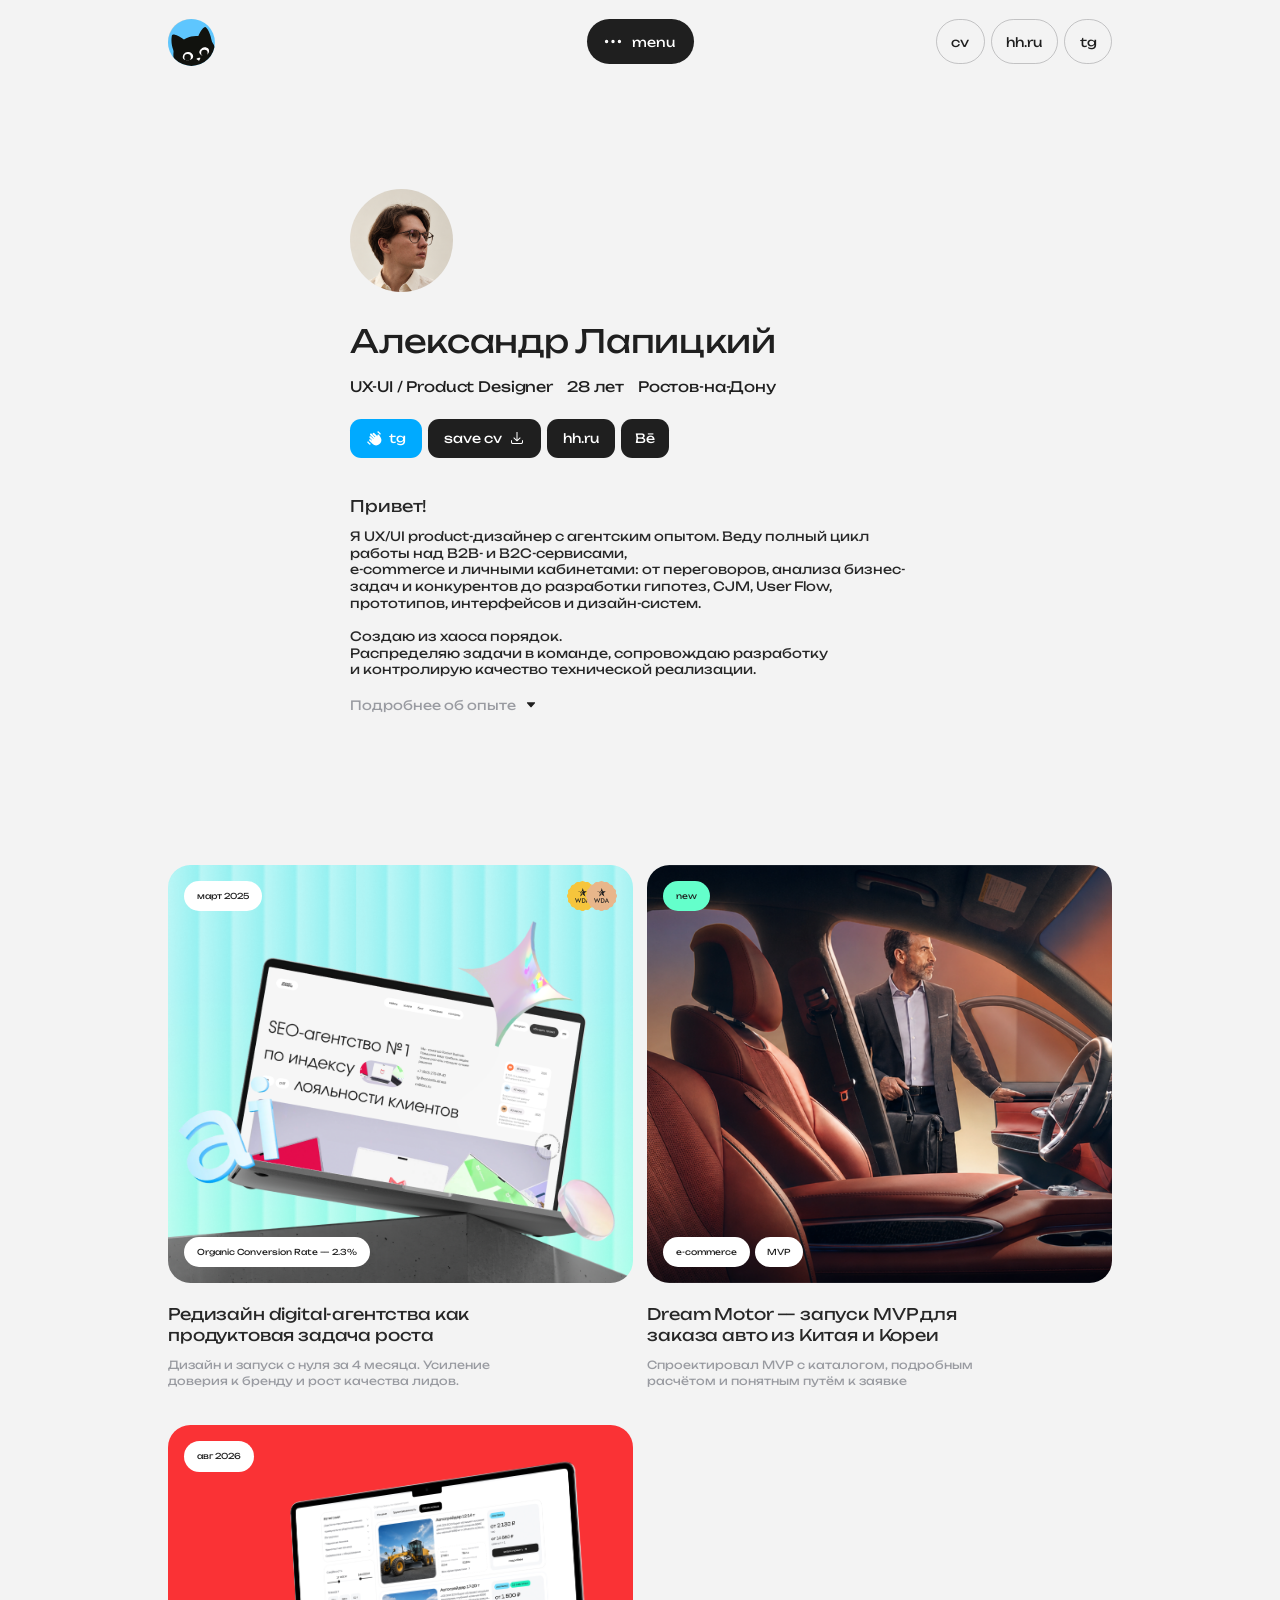
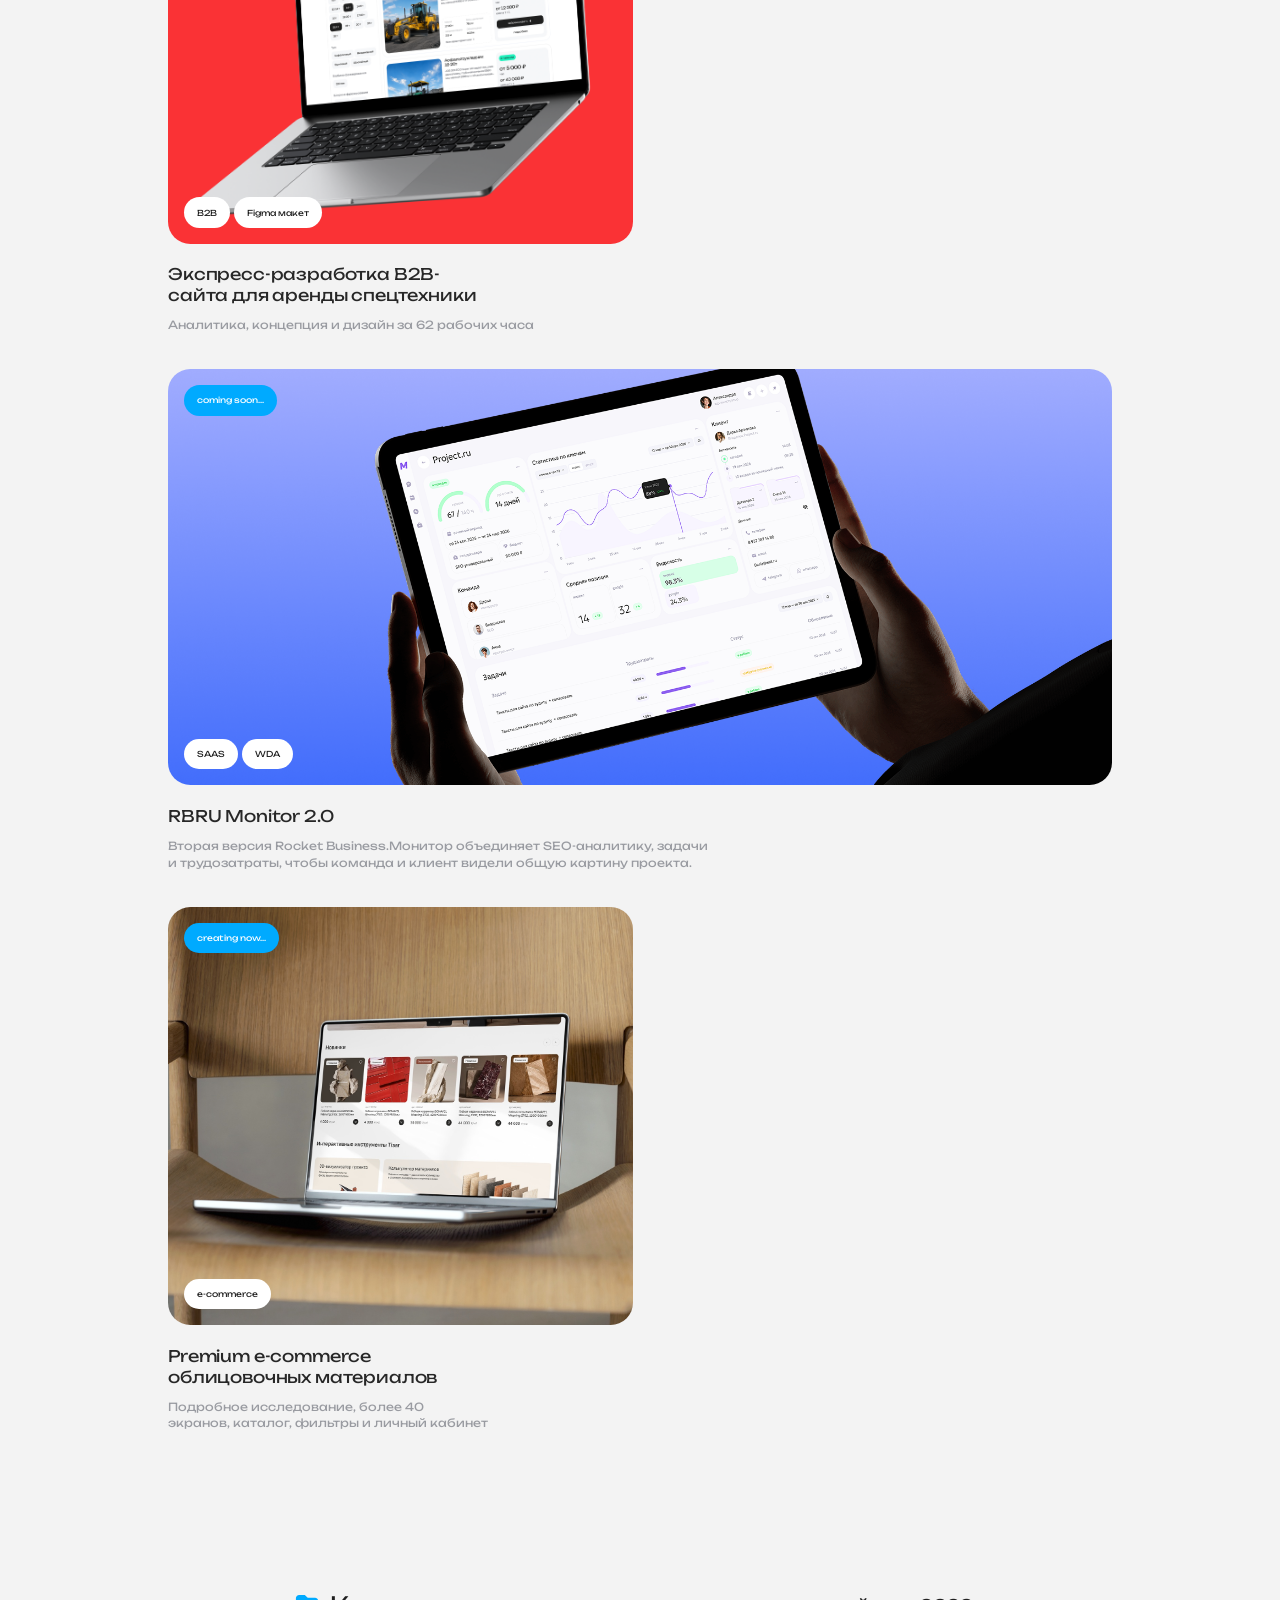
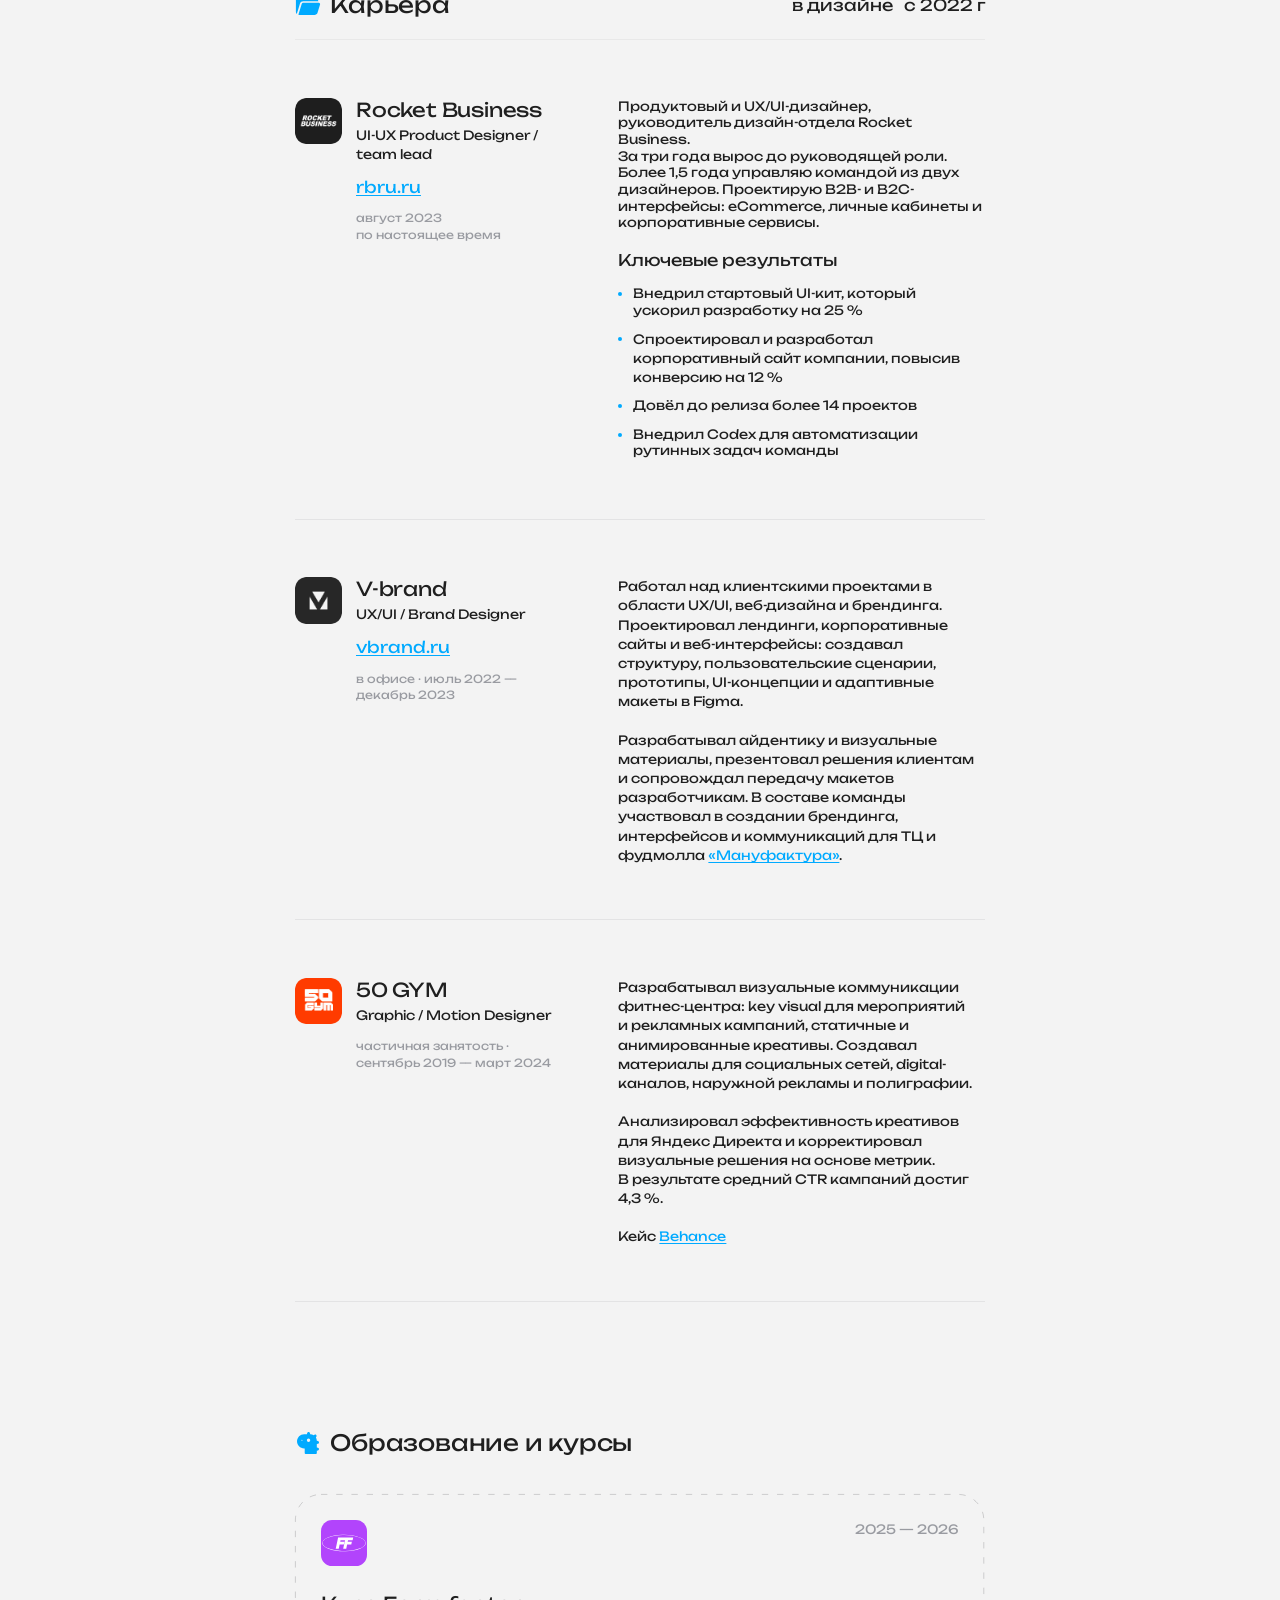
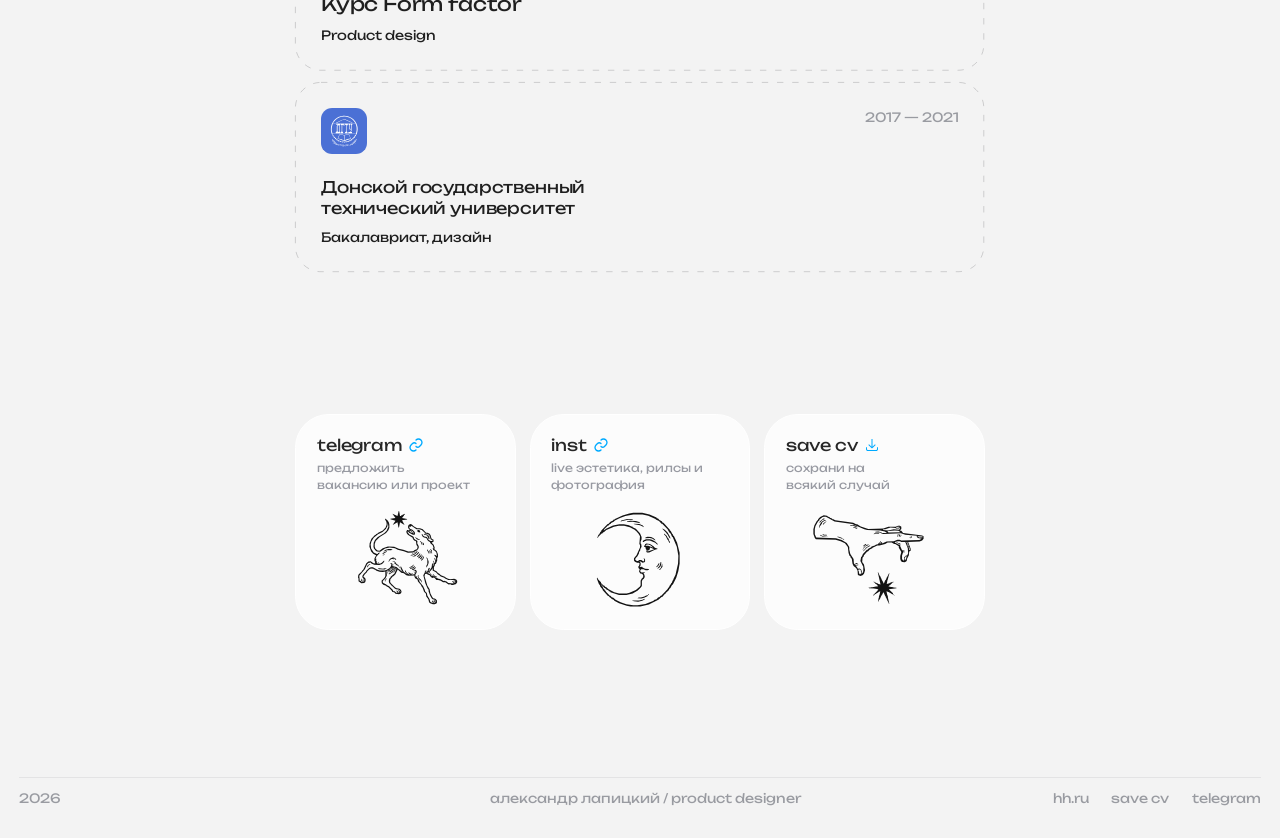
==== commit d33cc464: "Prevent contact illustration overlap" ====
--- a/cases/compass/index.html
+++ b/cases/compass/index.html
@@ -27,8 +27,8 @@
         window.addEventListener('resize', updateLayoutScale, { passive: true });
       })();
     </script>
-    <script type="module" crossorigin src="/assets/index-C9MIsHMn.js"></script>
-    <link rel="stylesheet" crossorigin href="/assets/index-B5lH6nas.css">
+    <script type="module" crossorigin src="/assets/index-B1fOxFtx.js"></script>
+    <link rel="stylesheet" crossorigin href="/assets/index-BMc6eReQ.css">
   </head>
   <body>
     <div id="root"></div>
--- a/assets/index-BMc6eReQ.css
+++ b/assets/index-BMc6eReQ.css
@@ -0,0 +1 @@
+@font-face{font-family:Unbounded;src:url(/fonts/Unbounded-VariableFont_wght.ttf) format("truetype");font-style:normal;font-weight:100 900;font-display:swap}:root{font-family:Unbounded,sans-serif;color:#1f1f1f;background:#f3f3f3;font-synthesis:none;font-weight:400;--page: #f3f3f3;--ink: #1f1f1f;--muted: #999ba1;--blue: #00aaff;--mint: #64ffcb;--line: rgba(153, 155, 161, .18)}*{box-sizing:border-box}html{scroll-behavior:smooth;overflow-x:clip}body{margin:0;width:100%;min-width:320px;overflow-x:clip}#root{position:relative;z-index:1;zoom:var(--portfolio-scale, 1)}#intro-title,#projects,#experience,#education,#contacts{scroll-margin-top:112px}button,a{-webkit-tap-highlight-color:transparent}a{color:inherit}img{display:block}h1,h2,h3,h4,p{margin:0;font-weight:400}.visually-hidden{position:absolute;width:1px;height:1px;padding:0;margin:-1px;overflow:hidden;clip:rect(0,0,0,0);white-space:nowrap;border:0}.container{width:min(1296px,calc(100% - 48px));margin-inline:auto}.narrow{width:min(862px,calc(100% - 48px));margin-inline:auto}.site-header{width:min(1296px,calc(100% - 48px));height:56px;margin:24px auto 0;display:grid;grid-template-columns:1fr auto 1fr;align-items:center;position:sticky;top:24px;z-index:100}.site-header__profile{justify-self:start;position:relative;width:94px;height:56px}.site-header__avatar{display:block;width:94px;height:56px;text-decoration:none}.site-header__identity{position:absolute;top:7px;left:106px;display:flex;flex-direction:column;width:max-content;opacity:0;transform:translate(-8px);pointer-events:none;transition:opacity .28s ease,transform .36s cubic-bezier(.22,1,.36,1)}.site-header__identity span{color:var(--muted);font-size:14px;line-height:1.5}.site-header__identity strong{font-size:16px;font-weight:400;line-height:1.48}.site-header__profile--open .site-header__identity{opacity:1;transform:translate(0);pointer-events:auto}.site-header--scrolled .site-header__identity{opacity:0;transform:translate(-8px);pointer-events:none}.site-header__profile--open .site-header__identity:before{content:"";position:absolute;inset:0 auto 0 -14px;width:14px}.site-header__avatar .avatar-pair__portrait{transform-origin:center;transition:transform .46s cubic-bezier(.22,1,.36,1)}.site-header__avatar .avatar-pair__mascot{z-index:1;transition:transform .46s cubic-bezier(.22,1,.36,1)}.site-header--scrolled .site-header__avatar .avatar-pair__portrait{transform:scale(.84)}@media(min-width:701px){.site-header__profile--open .avatar-pair__portrait{transform:translate(98px)}.site-header--scrolled .site-header__profile--open .avatar-pair__portrait{transform:translate(98px) scale(1)}}.avatar-pair{width:236px;height:142px;position:relative;flex:none}.avatar-pair__portrait,.avatar-pair__mascot{display:block;width:142px;height:142px;position:absolute;top:0;overflow:hidden;border-radius:50%}.avatar-pair__portrait{left:0;background:transparent}.avatar-pair__portrait img{position:absolute;inset:0;display:block;width:100%;height:100%;object-fit:cover;object-position:center 35%}.avatar-pair__mascot{left:94px;background:#5ec6fe}.avatar-pair__cat{position:absolute;width:147px;height:153px;left:-3px;top:6px;animation:cat-rise .9s cubic-bezier(.18,.72,.2,1) both}.avatar-pair--small .avatar-pair__cat{animation-duration:.7s}.mascot__pupil{transform:translate(var(--gaze-x, 0px),var(--gaze-y, 0px))}.mascot__head{transform-box:view-box;transform-origin:50% 78%;transform:translate(var(--head-x, 0px),var(--head-y, 0px)) rotate(var(--head-angle, 0deg))}@keyframes cat-rise{0%{transform:translateY(110%)}to{transform:translateY(0)}}.avatar-pair--small{width:272px;height:160px;transform:scale(.35);transform-origin:left top}.avatar-pair--small .avatar-pair__portrait{width:160px;height:160px}.avatar-pair--small .avatar-pair__portrait img{width:199.42%;height:auto;max-width:none;inset:-12.06% auto auto -46.8%;object-fit:initial}.avatar-pair--small .avatar-pair__mascot{width:168px;height:168px;left:0}.avatar-pair--small .avatar-pair__cat{width:178px;height:185px;left:-4px;top:0}.site-menu{--menu-height-delay: .17s;--menu-height-duration: .43s;position:absolute;top:0;left:calc(50% - 66px);width:var(--menu-width, 133px);height:56px;overflow:hidden;border-radius:28px;background:var(--ink);z-index:2;transition:left .54s cubic-bezier(.4,0,.2,1),width .54s cubic-bezier(.4,0,.2,1),height var(--menu-height-duration) cubic-bezier(.4,0,.2,1) var(--menu-height-delay),border-radius .54s cubic-bezier(.4,0,.2,1)}.click-confetti{position:fixed;inset:0;z-index:1000;overflow:hidden;pointer-events:none}.click-confetti__side{position:absolute;top:0;width:75vh;height:100vh}.click-confetti__side--left{left:-24vh}.click-confetti__side--right{right:-24vh;transform:scaleX(-1)}.click-confetti svg{display:block;width:100%;height:100%;overflow:visible}.site-menu--scrolled:not(.site-menu--open){left:calc(50% - 66px)}.site-menu--open{--menu-height-delay: 0ms;--menu-height-duration: .54s;left:calc(50% - 66px);width:200px;height:261px;border-radius:29px}@media(hover:hover){.site-menu:not(.site-menu--open):hover .site-menu__dots{transform:scale(1.06)}}.site-menu__trigger{height:56px;width:125px;display:flex;align-items:center;justify-content:flex-start;gap:10px;padding:0 18px;border:0;border-radius:inherit;background:transparent;color:#fff;cursor:pointer;font-family:inherit;font-size:16px;line-height:1.48;white-space:nowrap}.site-menu__label{transform:translateY(1px)}.site-menu__mobile-cat{display:none}.site-menu__trigger:focus-visible{outline:2px solid var(--blue);outline-offset:-4px}.site-menu--open .site-menu__trigger:focus-visible{outline:none}.site-menu--open .site-menu__trigger:focus-visible .site-menu__icon{outline:2px solid var(--blue);outline-offset:4px;border-radius:50%}.site-menu__icon{position:relative;width:28px;height:28px;display:grid;place-items:center;flex:none}.site-menu__icon img{position:absolute;transition:opacity .22s ease,transform .36s cubic-bezier(.22,1,.36,1)}.site-menu__dots{width:28px;height:28px}.site-menu__dots--mobile{display:none}.site-menu__close{opacity:0;transform:rotate(-90deg) scale(.5)}.site-menu--open .site-menu__dots{opacity:0;transform:rotate(90deg) scale(.5)}.site-menu--open .site-menu__close{opacity:1;transform:rotate(0) scale(1)}.site-menu--open .site-menu__trigger{width:100%;padding-left:19px}.site-menu__status{position:absolute;top:28px;left:var(--drop-left, 125px);width:var(--drop-width, 1px);height:var(--drop-height, 1px);display:flex;align-items:center;padding:0;overflow:hidden;border:0;border-radius:999px;background:#fff;color:var(--ink);font-family:inherit;font-size:14px;line-height:1.5;white-space:nowrap;opacity:0;transform:translateY(-50%);transition:background-color .24s ease,color .24s ease;pointer-events:none}.site-menu__status-content{position:relative;width:100%;min-width:0;height:100%;display:block;overflow:hidden;opacity:0}.site-menu__status-value{position:absolute;inset:0;display:flex;align-items:center;justify-content:center;transition:transform .42s cubic-bezier(.22,1,.36,1),opacity .25s ease}.site-menu__status-value--up{justify-content:flex-start;gap:1px;padding-left:16px;opacity:0;transform:translateY(115%);transition:transform .44s cubic-bezier(.18,1.24,.32,1),opacity .25s ease}.site-menu__status-value--up img{width:24px;height:24px}.site-menu__status-value--back{justify-content:flex-start;gap:1px;padding-left:14px;opacity:0;transform:translateY(115%);transition:transform .44s cubic-bezier(.18,1.24,.32,1),opacity .25s ease}.site-menu__status-value--back img{width:24px;height:24px;transform:rotate(-90deg)}.site-menu--scrolled .site-menu__status{cursor:pointer;pointer-events:auto}.site-menu--bottom .site-menu__status,.site-menu__status:focus-visible{background:var(--mint)}.site-menu--bottom .site-menu__status-value--percent,.site-menu__status:focus-visible .site-menu__status-value--percent{opacity:0;transform:translateY(-115%)}.site-menu--bottom .site-menu__status-value--up,.site-menu__status:focus-visible .site-menu__status-value--up{opacity:1;transform:translateY(0)}@media(hover:hover){.site-menu--scrolled .site-menu__status:hover{background:var(--mint)}.site-menu--scrolled .site-menu__status:hover .site-menu__status-value--percent{opacity:0;transform:translateY(-115%)}.site-menu--scrolled .site-menu__status:hover .site-menu__status-value--up{opacity:1;transform:translateY(0)}}.site-menu--case.site-menu--bottom:not(.site-menu--open){left:calc(50% - 101px);width:218px}.site-menu--case.site-menu--bottom .site-menu__status{width:89px}@media(min-width:701px){.site-menu--case.site-menu--bottom.site-menu--open{left:calc(50% - 101px);width:218px}}.site-menu--case.site-menu--bottom .site-menu__status-value--up,.site-menu--case.site-menu--bottom .site-menu__status:is(:hover,:focus-visible) .site-menu__status-value--up{opacity:0;transform:translateY(-115%)}.site-menu--case.site-menu--bottom .site-menu__status-value--back{opacity:1;transform:translateY(0)}.site-menu__status:focus-visible{outline:2px solid #fff;outline-offset:-4px}.site-menu__panel{position:absolute;top:64px;left:57px;right:12px;display:grid;gap:14px;color:#fff;opacity:0;transform:translateY(-8px);visibility:hidden;pointer-events:none;transition:opacity .18s ease,transform .24s cubic-bezier(.22,1,.36,1),visibility 0s linear .18s}.site-menu--open .site-menu__panel{opacity:1;transform:translateY(0);visibility:visible;pointer-events:auto;transition-duration:.32s,.44s,0s;transition-delay:.2s,.2s,0ms}.site-menu__panel a{width:100%;text-decoration:none;font-size:12px;line-height:1.4;white-space:nowrap}.site-menu__panel a:hover,.site-menu__panel a:focus-visible{text-decoration:underline;text-underline-offset:3px}.site-menu__panel .site-menu__item{position:relative}.site-menu__item:before{content:"";position:absolute;inset:-7px 0 -7px -47px}.site-menu__item>span:last-child{display:inline-block;transform:translateY(1px);transition:transform .24s cubic-bezier(.22,1,.36,1)}.site-menu__item-icon{position:absolute;top:-1px;left:-29px;width:18px;height:18px;background:var(--muted);-webkit-mask-image:var(--menu-icon);mask-image:var(--menu-icon);-webkit-mask-position:center;mask-position:center;-webkit-mask-size:18px 18px;mask-size:18px 18px;-webkit-mask-repeat:no-repeat;mask-repeat:no-repeat;transition:background-color .24s ease,transform .26s cubic-bezier(.22,1,.36,1)}.site-menu__item--about{--menu-icon: url(/assets/menu-about.svg)}.site-menu__item--projects{--menu-icon: url(/assets/menu-projects.svg)}.site-menu__item--career{--menu-icon: url(/assets/menu-career.svg)}.site-menu__item--education{--menu-icon: url(/assets/menu-education.svg)}.site-menu__item--contacts{--menu-icon: url(/assets/menu-contacts.svg)}.site-menu__panel .site-menu__item:is(:hover,:focus-visible){text-decoration:none}.site-menu__item:is(:hover,:focus-visible)>span:last-child{transform:translate(2px,1px)}.site-menu__item:is(:hover,:focus-visible) .site-menu__item-icon{background:#6cf;transform:translate(2px) scale(1.08)}.site-menu__panel .site-menu__cv{display:flex;align-items:center;gap:6px;margin-top:4px;font-size:14px;line-height:1.5}.site-menu__cv{transition:transform .24s cubic-bezier(.22,1,.36,1)}.site-menu__cv-label{transform:translateY(1px)}.site-menu__cv-icon{width:24px;height:24px;background:#fff;-webkit-mask:url(/assets/header-menu-download.svg) center / 24px 24px no-repeat;mask:url(/assets/header-menu-download.svg) center / 24px 24px no-repeat;transition:background-color .24s ease,transform .26s cubic-bezier(.22,1,.36,1)}.site-menu__panel .site-menu__cv:is(:hover,:focus-visible){text-decoration:none;transform:translateY(-2px)}.site-menu__cv:is(:hover,:focus-visible) .site-menu__cv-icon{background:#6cf;transform:scale(1.06)}.site-header--scrolled .site-header__links>*{background:#f3f3f3db;-webkit-backdrop-filter:blur(12px);backdrop-filter:blur(12px)}.site-header__links{position:absolute;top:0;right:0;display:flex;gap:8px}.site-header__links>*{height:56px;padding:1px 18px 0;display:grid;place-items:center;border:1px solid rgba(138,138,139,.46);border-radius:44px;font-size:16px;line-height:1.48;color:var(--ink);text-decoration:none}.site-header__mobile-info,.site-header__mobile-actions{display:none}.intro{margin-top:48px;padding:120px 24px}.intro__inner{width:724px;max-width:100%;margin-inline:auto}.intro__portrait{position:relative;display:block;width:128px;height:128px;overflow:hidden;border-radius:50%}.intro__portrait-link{position:relative;display:block;width:fit-content;border-radius:50%;text-decoration:none}.intro__portrait-link:focus-visible{outline:2px solid var(--blue);outline-offset:5px}.intro__portrait img{position:absolute;display:block;width:169%;height:auto;max-width:none;left:-35%;top:-5%}.intro__content{margin-top:38px}.intro__identity h1{font-size:40px;line-height:1.2;letter-spacing:-.01em;white-space:nowrap}.intro__meta{margin-top:22px;display:flex;flex-wrap:wrap;gap:18px;font-size:18px;line-height:1.3;letter-spacing:-.01em}.social-buttons{margin-top:28px;display:flex;align-items:center;gap:8px}.social-button{--cat-cutout-color: var(--ink);height:48px;padding:0 20px;display:inline-flex;align-items:center;justify-content:center;gap:8px;border-radius:14px;background:var(--ink);color:#fff;text-decoration:none;font-size:16px;line-height:1.48}.social-button img{width:20px;height:20px}.social-button--blue{--cat-cutout-color: var(--blue);background:var(--blue);color:#fff}.social-button--mascot{position:relative;isolation:isolate;border:0;font-family:inherit;cursor:pointer}.social-button__content{display:inline-flex;align-items:center;justify-content:center;gap:8px}.social-button__download-icon{display:block;width:20px;height:20px;flex:none;background-color:#fff;-webkit-mask:url(/assets/bc88c.svg) center / contain no-repeat;mask:url(/assets/bc88c.svg) center / contain no-repeat;transition:background-color .22s ease,transform .26s cubic-bezier(.22,1,.36,1)}.social-button--cv:is(:hover,:focus-visible) .social-button__download-icon{background-color:var(--blue)}.download-button{--cv-progress: 0;--cv-wave: 6px;--cv-width: 180px;--cv-height: 48px;position:relative;isolation:isolate;overflow:hidden;white-space:nowrap}.download-button--downloading{--cat-cutout-color: var(--blue);background:var(--blue)}.download-button--downloading:before{content:"";position:absolute;inset:-1px;z-index:0;border-radius:inherit;background:var(--ink);clip-path:inset(0 0 0 calc(var(--cv-progress) * 100%));pointer-events:none}.download-button:focus{outline:none}.download-button:focus-visible:not(.download-button--downloading){outline:2px solid var(--blue);outline-offset:3px}.download-button__label{position:relative;z-index:1;display:inline-flex;align-items:center;gap:8px}.download-button__clip{position:absolute;inset:-1px;z-index:2;overflow:hidden;border-radius:inherit;pointer-events:none}.download-button__fill,.download-button__crest{position:absolute;inset:0;display:grid;place-items:center;background:var(--blue);color:#fff}.download-button__fill{clip-path:inset(0 calc((1 - var(--cv-progress)) * (100% + .75 * var(--cv-wave)) - var(--cv-progress) * .25 * var(--cv-wave) - 2px) 0 0)}.download-button__crest{-webkit-mask-image:url("data:image/svg+xml,%3Csvg xmlns='http://www.w3.org/2000/svg' width='20' height='200' viewBox='0 0 20 200' preserveAspectRatio='none'%3E%3Cpath d='M0 0H10C18 8 18 25.3 10 33.3S2 58.7 10 66.7S18 92 10 100S2 125.3 10 133.3S18 158.7 10 166.7S2 192 10 200H0Z'/%3E%3C/svg%3E");mask-image:url("data:image/svg+xml,%3Csvg xmlns='http://www.w3.org/2000/svg' width='20' height='200' viewBox='0 0 20 200' preserveAspectRatio='none'%3E%3Cpath d='M0 0H10C18 8 18 25.3 10 33.3S2 58.7 10 66.7S18 92 10 100S2 125.3 10 133.3S18 158.7 10 166.7S2 192 10 200H0Z'/%3E%3C/svg%3E");-webkit-mask-repeat:repeat-y;mask-repeat:repeat-y;-webkit-mask-size:var(--cv-wave) calc(var(--cv-height) * 2);mask-size:var(--cv-wave) calc(var(--cv-height) * 2);-webkit-mask-position-x:calc(-1 * var(--cv-wave) + var(--cv-progress) * (var(--cv-width) + var(--cv-wave)));mask-position-x:calc(-1 * var(--cv-wave) + var(--cv-progress) * (var(--cv-width) + var(--cv-wave)));-webkit-mask-position-y:calc(-1 * var(--cv-progress) * 1.05 * var(--cv-height));mask-position-y:calc(-1 * var(--cv-progress) * 1.05 * var(--cv-height))}.download-button__label--fill{position:absolute;inset:0;z-index:auto;justify-content:center}.download-button .download-button__clip .social-button__download-icon{background-color:#fff}.download-button--celebrating .social-button__download-icon{opacity:0}.button-burst{--cv-cat-detail-color: var(--cat-cutout-color);position:absolute;right:20px;top:50%;z-index:3;display:block;width:20px;height:20px;color:inherit;opacity:0;visibility:hidden;pointer-events:none;transform:translateY(-50%);transition:opacity 90ms ease,visibility 0s linear 90ms}.download-button--celebrating .button-burst{opacity:1;visibility:visible;transition:opacity 90ms ease}.button-burst__cat{position:absolute;left:50%;top:50%;width:23px;height:24px;opacity:0;transform:translate(-50%,-50%) scale(.4)}.download-button--celebrating .button-burst__cat{animation:cv-cat-pop .47s cubic-bezier(.2,1.25,.36,1) both}.button-burst__spark{position:absolute;left:50%;top:50%;width:10px;height:10px;color:#ff3f9f;opacity:0;transform:translate(-50%,-50%) scale(.2)}.button-burst__spark--top{--spark-x: 0px;--spark-y: -18px;--spark-delay: 0ms}.button-burst__spark--top-right{--spark-x: 12px;--spark-y: -13px;--spark-delay: 13ms}.button-burst__spark--right{--spark-x: 16px;--spark-y: 0px;--spark-delay: 27ms}.button-burst__spark--bottom-right{--spark-x: 12px;--spark-y: 13px;--spark-delay: 40ms}.button-burst__spark--bottom{--spark-x: 0px;--spark-y: 18px;--spark-delay: 54ms}.button-burst__spark--bottom-left{--spark-x: -12px;--spark-y: 13px;--spark-delay: 67ms}.button-burst__spark--left{--spark-x: -16px;--spark-y: 0px;--spark-delay: 81ms}.button-burst__spark--top-left{--spark-x: -12px;--spark-y: -13px;--spark-delay: 94ms}.download-button--celebrating .button-burst__spark{animation:cv-spark-burst 336ms ease-out var(--spark-delay) both}.social-button--mascot .button-burst{left:50%;right:auto;transform:translate(-50%,-50%)}.social-button--mascot.social-button--blue .button-burst{left:var(--mascot-icon-x, 30px)}.social-button--mascot-active .social-button__content{animation:social-button-content .58s both}.social-button--blue.social-button--mascot-active .social-button__content{animation:none}.social-button--blue.social-button--mascot-active .social-button__content img{animation:social-button-content .58s both}.social-button--mascot-active .button-burst{visibility:visible;animation:social-button-burst .58s both}.social-button--mascot-active .button-burst__cat{animation:cv-cat-pop .47s cubic-bezier(.2,1.25,.36,1) both}.social-button--mascot-active .button-burst__spark{animation:cv-spark-burst 336ms ease-out var(--spark-delay) both}@keyframes social-button-content{0%,to{opacity:1}18%,72%{opacity:0}}@keyframes social-button-burst{0%,to{opacity:0}18%,72%{opacity:1}}@keyframes cv-cat-pop{0%{opacity:0;transform:translate(-50%,-30%) scale(.4) rotate(-12deg)}65%{opacity:1;transform:translate(-50%,-53%) scale(1.12) rotate(4deg)}to{opacity:1;transform:translate(-50%,-50%) scale(1) rotate(0)}}@keyframes cv-spark-burst{0%{opacity:0;transform:translate(-50%,-50%) scale(.2) rotate(-30deg)}30%{opacity:1}65%{opacity:1;transform:translate(calc(-50% + var(--spark-x)),calc(-50% + var(--spark-y))) scale(1.2) rotate(25deg)}80%{opacity:1;transform:translate(calc(-50% + var(--spark-x)),calc(-50% + var(--spark-y))) scale(1.1) rotate(35deg)}to{opacity:0;transform:translate(calc(-50% + var(--spark-x)),calc(-50% + var(--spark-y))) scale(.75) rotate(45deg)}}.social-button--muted{--cat-cutout-color: rgba(153,155,161,.12);background:#999ba11f;color:var(--ink)}.social-button--behance{width:60px;padding:0}.social-button__mobile-icon{display:none}.intro__about{margin-top:48px;color:#272727}.intro__about h2{margin-bottom:14px;font-size:20px;line-height:1.3;letter-spacing:-.01em}.intro__about p{font-size:16px;line-height:1.3}.intro__about p+p{margin-top:21px}.intro__experience-link{display:flex;align-items:center;gap:8px;width:fit-content;margin-top:24px;color:var(--muted);font-size:16px;line-height:1.3;text-decoration:none}.intro__experience-link svg{width:20px;height:20px;flex:none;color:var(--ink);transform:rotate(180deg);transition:color .18s ease}.intro__experience-link:hover,.intro__experience-link:focus-visible{color:var(--ink)}.intro__experience-link:hover svg,.intro__experience-link:focus-visible svg{color:var(--blue)}.projects{margin-top:80px;display:grid;grid-template-columns:repeat(3,minmax(0,1fr));column-gap:18px;row-gap:42px}.case-card{min-width:0;position:relative}.case-card__link{position:relative;top:0;display:block;color:inherit;text-decoration:none}.case-card__link[href]{cursor:pointer}.case-card__link[href]:focus-visible{outline:2px solid var(--blue);outline-offset:5px;border-radius:28px}.case-card--wide{grid-column:span 2}.case-card__cover{width:100%;aspect-ratio:420 / 378;position:relative;overflow:hidden;border-radius:28px;isolation:isolate}.case-card--wide .case-card__cover{aspect-ratio:858 / 378}.case-card__media{position:absolute;inset:0}.case-card__image{width:100%;height:100%;object-fit:cover}.case-card--dream .case-card__image{object-position:93% 50%}.case-card--equipment .case-card__image{transform:translate(2%) scale(1.08)}.case-card--commerce .case-card__image{object-fit:cover;object-position:center 55%}.case-card__label,.case-card__tags span{height:38px;padding:0 16px;display:inline-flex;align-items:center;justify-content:center;border-radius:30px;background:#fff;color:var(--ink);white-space:nowrap}.case-card__label{position:absolute;top:20px;left:20px;font-size:10.24px;line-height:1.5}.case-card__label--mint{background:var(--mint)}.case-card__label--blue{background:var(--blue);color:#fff}.case-card__tags{position:absolute;bottom:20px;left:20px;display:flex;gap:6px;max-width:calc(100% - 40px)}.case-card__tags span{min-width:0;max-width:100%;overflow:hidden;padding-top:1px;font-size:10.24px;line-height:1.5;text-overflow:ellipsis}.case-card__awards{position:absolute;top:20px;right:20px;display:flex;align-items:center}.case-card__award{position:relative;display:block;width:38px;height:38px}.case-card__award+.case-card__award{margin-left:-14px}.case-card__award img:first-child{width:38px;height:38px;object-fit:contain}.case-card__award img:last-child{position:absolute;width:19px;height:19px;left:9.5px;top:9.5px}.case-card h3{margin-top:26px;color:#272727;font-size:20px;line-height:1.3;letter-spacing:-.01em;text-wrap:balance}.case-card p{margin-top:14px;color:var(--muted);font-size:14px;line-height:1.5;text-wrap:balance}@media(min-width:1400px){.case-card{height:517px}.case-card--wide{height:498px}.case-card--wide h3,.case-card--wide p{max-width:574px}.case-card--dream p,.case-card--wide p{max-height:42px;overflow:hidden}}.experience{margin-top:200px}.section-heading{display:flex;align-items:center;justify-content:space-between;gap:24px}.section-heading__title{display:flex;align-items:center;gap:12px}.section-heading__icon{display:block;width:32px;height:32px;flex:none;background-color:#0af;-webkit-mask-position:center;mask-position:center;-webkit-mask-size:contain;mask-size:contain;-webkit-mask-repeat:no-repeat;mask-repeat:no-repeat;transition:transform .26s cubic-bezier(.22,1,.36,1)}@media(hover:hover){.section-heading__title:hover .section-heading__icon{transform:translateY(-2px) scale(1.06)}}.section-heading h2{font-size:28px;line-height:1.1;letter-spacing:-.01em}.section-heading__aside{display:flex;gap:14px;font-size:20px;line-height:1.3;white-space:nowrap}.experience .section-heading{padding-bottom:28px;box-shadow:inset 0 -1px var(--line)}.experience-row{display:grid;grid-template-columns:342px minmax(0,458px);gap:62px;margin-top:72px;border-bottom:1px solid var(--line);padding-bottom:68px;transition:transform .26s cubic-bezier(.22,1,.36,1)}.experience-row__summary{display:flex;align-items:flex-start;gap:18px;min-width:0}.experience-row__logo{display:block;width:58px;height:58px;flex:none;border-radius:14px;transition:transform .26s cubic-bezier(.22,1,.36,1)}@media(hover:hover)and (pointer:fine){.experience-row:hover{transform:translateY(-2px)}.experience-row__logo:hover{transform:translateY(-1px) scale(1.03)}}.experience-row:focus-within{transform:translateY(-2px)}.experience-row__summary-text{display:flex;flex-direction:column;align-items:flex-start;gap:16px;min-width:0;max-width:266px}.experience-row__position{display:flex;flex-direction:column;align-items:flex-start;gap:4px}.experience-row__summary h3{font-size:24px;line-height:1.3;letter-spacing:-.01em}.experience-row__summary p{font-size:16px;line-height:1.48}.experience-row__summary a{color:var(--blue);font-size:20px;line-height:1.3;text-decoration:underline;text-underline-offset:2px}.experience-row__summary time{color:var(--muted);font-size:14px;line-height:1.5;font-style:normal}.experience-row__mobile-copy{display:none}.experience-row__description{font-size:16px;line-height:1.48}.experience .section-heading+.experience-row .experience-row__description{line-height:1.3}.experience-row--vbrand .experience-row__description,.experience-row--gym .experience-row__description{line-height:1.5}.experience-row__description p+p{margin-top:24px}.experience-row__no-break{white-space:nowrap}.experience-row__description h4{margin-top:24px;font-size:20px;line-height:1.3}.experience-row__description ul{list-style:none;padding:0;margin:18px 0 0;display:grid;gap:12px}.experience-row__description li{position:relative;padding-left:18px;line-height:1.3}.experience-row__description li:before{content:"";position:absolute;top:.55em;left:0;width:5px;height:5px;border-radius:50%;background:var(--blue)}.experience-row__description a,.text-link{color:var(--blue)}.experience-row__description a{text-decoration:none}.text-link,.experience-row__description a.text-link,.experience-row__description a.experience-row__vbrand-link{text-decoration:underline;text-underline-offset:2px}@media(min-width:701px){.experience-row--rocket .experience-row__description li:nth-child(2){line-height:1.5}.experience-row__vbrand-link{color:var(--blue);text-decoration:underline;text-underline-offset:2px}.experience-row--vbrand .experience-row__description>p:first-child,.experience-row--gym .experience-row__description>p:first-child{text-wrap:balance}.experience-row__description li:nth-child(1){min-height:44px}.experience-row__description li:nth-child(2),.experience-row__description li:nth-child(4){min-height:48px}.experience-row__description li:nth-child(3){min-height:24px}}.education{margin-top:160px}.education__list{margin-top:48px;display:grid;gap:14px}.education-card{position:relative;padding:31px;border:1px solid transparent;border-radius:32px;display:flex;flex-direction:column;align-items:flex-start;gap:32px}.dashed-outline{position:absolute;inset:-1px;width:calc(100% + 2px);height:calc(100% + 2px);overflow:visible;pointer-events:none}.dashed-outline rect{fill:none;stroke:#8a8a8b75;stroke-width:1;stroke-dasharray:8 11;vector-effect:non-scaling-stroke}.education-card--course{min-height:221px}.education-card--university{min-height:238px;gap:28px}.education-card__top{width:100%;display:flex;align-items:flex-start;justify-content:space-between}.education-card__logo{display:block;flex:none}.education-card--course .education-card__logo,.education-card--university .education-card__logo{width:58px;height:58px}.education-card__content{display:flex;flex-direction:column;align-items:flex-start;gap:12px}.education-card h3{font-size:20px;line-height:1.3;letter-spacing:-.01em}.education-card--course h3{font-size:24px}.education-card--university h3{max-width:365px}.education-card p,.education-card time{font-size:16px;line-height:1.48}.education-card time{color:var(--muted);font-style:normal}.contacts{margin-top:177px}.contacts__grid{display:grid;grid-template-columns:repeat(3,minmax(0,1fr));gap:17px}.contact-slot{position:relative;min-width:0;height:270px}.contact-tile{position:relative;overflow:hidden;width:100%;height:100%;padding:24px 26px 32px;display:flex;flex-direction:column;border:2px solid #fff;border-radius:42px;background:#ffffffbf;color:#272727;text-decoration:none;transition:opacity .26s cubic-bezier(.22,1,.36,1),border-radius .26s cubic-bezier(.22,1,.36,1)}.contact-tile--button{font:inherit;text-align:left;cursor:pointer}.contact-tile h3{font-size:20px;line-height:1.3;letter-spacing:-.01em}.contact-tile__copy{position:relative;z-index:1}.contact-tile__heading{display:flex;align-items:center;gap:8px;width:100%}.contact-tile__heading img{display:block;flex:none;width:20px;height:20px}.contact-tile p{margin-top:6px;color:#989aa2;font-size:14px;line-height:1.5}.contact-tile__description--mobile{display:none}.contact-tile__art{position:absolute;display:block;overflow:hidden;pointer-events:none}.contact-tile__animation{display:contents}.contact-tile__art--animated>img{visibility:hidden}.contact-tile__art :is(img,svg){position:absolute;display:block;max-width:none;height:auto}.contact-tile__art--telegram,.contact-tile__art--inst{left:0;bottom:-3px;width:100%;aspect-ratio:276 / 166}.contact-tile__art--telegram :is(img,svg){width:100%;left:0;top:-37.69%}.contact-tile__art--inst :is(img,svg){width:79.04%;left:10.48%;top:-22.55%}.contact-tile__art--cv{left:0;bottom:-3px;width:100%;aspect-ratio:276 / 166}.contact-tile__art--cv :is(img,svg){width:100%;height:126.16%;left:0;top:-13%}.contact-tile:focus-visible{outline:2px solid var(--blue);outline-offset:4px}:is(.education-card,.intro__portrait){transition:transform .26s cubic-bezier(.22,1,.36,1)}@media(hover:hover){:is(.education-card,.intro__portrait):hover{transform:translateY(-2px)}.contact-slot:hover .contact-tile{opacity:.95;border-radius:48px}}.footer{width:min(1770px,calc(100% - 48px));margin:120px auto 38px;padding-top:14px;border-top:1px solid var(--line);display:flex;align-items:center;justify-content:space-between;gap:20px;color:var(--muted);font-size:16px;line-height:1.48}.footer--home{margin-top:183px}.footer__year{width:273px;flex:none}.footer>div{display:flex;align-items:center;gap:28px}.footer a{text-decoration:none;transition:color .22s ease}.footer a:is(:hover,:focus-visible){color:var(--blue)}.footer a:focus-visible{outline:2px solid var(--blue);outline-offset:4px}.footer__telegram-short{display:none}@media(min-width:701px)and (max-width:1000px){.footer__year{width:auto}}@media(min-width:701px)and (max-width:760px){.footer{gap:12px;font-size:14px}}.monitor-page{min-height:100vh;display:flex;flex-direction:column}.monitor-main{width:min(862px,calc(100% - 48px));margin:168px auto 0;flex:0 0 auto}.monitor-content{margin-top:38px}.monitor-badge{height:52px;width:fit-content;display:flex;align-items:center;padding:0 22px;border-radius:50px;background:#fff;font-size:14px;line-height:1.5}.monitor-content h1{font-size:32px;line-height:1.2;letter-spacing:-.01em;text-wrap:balance}.premium-page .monitor-content h1{margin-top:32px}.monitor-action{width:fit-content;margin-top:28px}.monitor-context{margin-top:48px;color:#272727}.monitor-context h2{font-size:24px;line-height:1.3;letter-spacing:-.01em}.monitor-context__body{margin-top:22px;font-size:16px;line-height:1.48}.monitor-context__body p{text-wrap:balance}.monitor-context__body p+p{margin-top:24px}.monitor-context__body a{color:var(--blue);text-decoration:underline;text-underline-offset:2px}.case-preview-visual{width:min(1468px,calc(100% - 48px));margin:80px auto 0}.case-preview-visual img{display:block;width:100%;height:auto}.monitor-page .footer{margin-top:120px;margin-bottom:24px}.rbru-page{min-height:100vh}.rbru-mobile-break{display:none}.rbru-intro{width:min(748px,calc(100% - 48px));margin:48px auto 80px;padding-top:120px}.rbru-back{width:fit-content;display:flex;align-items:end;gap:8px;color:var(--muted);font-size:20px;line-height:1.3;letter-spacing:-.01em;text-decoration:none}.rbru-back img{width:20px;height:20px}.rbru-back:hover,.rbru-back:focus-visible{color:var(--ink)}.case-breadcrumb{width:fit-content;display:inline-flex;align-items:center;gap:4px;color:var(--muted);font-size:16px;line-height:1.48;text-decoration:none}.case-breadcrumb__icon{display:block;width:20px;height:20px;flex:none;background:var(--muted);-webkit-mask:url(/assets/case-breadcrumb-arrow.svg) center / 20px 20px no-repeat;mask:url(/assets/case-breadcrumb-arrow.svg) center / 20px 20px no-repeat;transform:rotate(-90.31deg);transition:background-color .18s ease}.case-breadcrumb:hover,.case-breadcrumb:focus-visible{color:var(--ink)}.case-breadcrumb:hover .case-breadcrumb__icon,.case-breadcrumb:focus-visible .case-breadcrumb__icon{background:#0af}.case-breadcrumb:focus-visible{outline:2px solid var(--blue);outline-offset:4px;border-radius:4px}.rbru-intro__content{margin-top:38px}.rbru-intro__meta{display:flex;align-items:center;gap:6px}.rbru-intro__awards{display:flex;align-items:center}.rbru-intro__awards .rbru-award+.rbru-award{margin-left:-22px}.rbru-award{position:relative;display:block;width:52px;height:52px;flex:none}.rbru-award img:first-child{width:52px;height:52px}.rbru-award img:last-child{position:absolute;width:26px;height:26px;left:13px;top:13px}.rbru-intro__meta time{display:grid;place-items:center;height:52px;padding:0 22px;border-radius:50px;background:#fff;font-size:14px;line-height:1.5}.rbru-intro h1{margin-top:32px;max-width:748px;font-size:32px;line-height:1.2;letter-spacing:-.01em}.rbru-intro__links{display:flex;flex-wrap:wrap;gap:8px;margin-top:28px}.rbru-action{height:48px;display:inline-flex;align-items:center;justify-content:center;gap:8px;padding:0 20px;border-radius:14px;background:var(--ink);color:#fff;font-size:16px;line-height:1.48;text-decoration:none;white-space:nowrap}.rbru-action img{width:20px;height:20px}.rbru-action--blue{background:var(--blue)}:is(.site-header__links>*,.site-header__mobile-actions a,.social-button,.rbru-action){transition:transform .26s cubic-bezier(.22,1,.36,1)}:is(.social-button,.rbru-action) img{transition:transform .26s cubic-bezier(.22,1,.36,1)}@media(hover:hover){:is(.site-header__links>*,.site-header__mobile-actions a,.social-button,.rbru-action):hover{transform:translateY(-2px)}:is(.social-button,.rbru-action):hover img{transform:scale(1.06)}.social-button--cv:hover .social-button__download-icon{transform:scale(1.06)}}.rbru-intro__story{display:grid;gap:32px;margin-top:48px}.rbru-text{width:min(748px,calc(100% - 48px));margin-inline:auto;color:#272727}.rbru-intro .rbru-text{width:100%}.rbru-text h2{margin-bottom:22px;font-size:24px;line-height:1.3;letter-spacing:-.01em}.rbru-text__body{font-size:16px;line-height:1.48}.rbru-text__body p+p{margin-top:24px}.rbru-inline-link{color:var(--blue);text-decoration:underline;text-underline-offset:2px}.rbru-content{display:flex;flex-direction:column;align-items:center;gap:80px}.rbru-visual{width:min(1448px,calc(100% - 48px));margin:0;padding:12px;border-radius:52px;background:#fff}.rbru-visual--1{width:min(1468px,calc(100% - 48px))}.rbru-visual__crop{position:relative;width:100%;overflow:hidden;border-radius:46px;aspect-ratio:var(--frame-ratio)}.rbru-visual__crop img{position:absolute;display:block;max-width:none;width:var(--image-width, 100%);height:var(--image-height, 100%);left:var(--image-left, 0);top:var(--image-top, 0)}.rbru-visual--1{--frame-ratio: 1444 / 778.478}.rbru-visual--2{--frame-ratio: 1424 / 1738;--image-width: 101.41%;--image-height: 100.72%;--image-left: -.71%;--image-top: .03%}.rbru-visual--3{--frame-ratio: 1424 / 1765;--image-width: 101.44%;--image-height: 100.58%;--image-left: -.73%;--image-top: .04%}.rbru-visual--4{--frame-ratio: 1424 / 1547;--image-width: 101.55%;--image-height: 100.18%;--image-left: -.74%;--image-top: .35%}.rbru-visual--5{--frame-ratio: 1424 / 2036;--image-width: 101.4%;--image-height: 100.48%;--image-left: -.72%;--image-top: .06%}.rbru-visual--6{--frame-ratio: 1424 / 3661;--image-width: 101.43%;--image-height: 101.67%;--image-left: -.71%;--image-top: -.8%}.rbru-visual--7{--frame-ratio: 1424 / 3182;--image-width: 101.99%;--image-height: 100.3%;--image-left: -1.34%;--image-top: .02%}.rbru-visual--8{--frame-ratio: 1424 / 931;--image-width: 101.65%;--image-height: 112.28%;--image-left: -.75%;--image-top: -1.14%}.rbru-visual--5 .rbru-visual__crop,.rbru-visual--6 .rbru-visual__crop{border-radius:45px}.rbru-metrics__intro{max-width:493px;font-size:16px;line-height:1.48}.rbru-metrics__intro p+p{margin-top:24px}.rbru-metrics__intro span{color:var(--muted)}.rbru-metrics ul,.rbru-awards ul{list-style:none;margin:28px 0 0;padding:0;display:grid;gap:16px}.rbru-metrics li{display:flex;align-items:center;gap:8px;font-size:20px;line-height:1.3;letter-spacing:-.01em}.rbru-metrics li img{width:24px;height:24px;flex:none}.rbru-awards h2{font-size:20px}.rbru-awards ul{gap:18px}.rbru-awards li{font-size:16px;line-height:1.48}.rbru-awards li a{width:fit-content;display:flex;align-items:center;gap:16px;color:inherit;text-decoration:none;transition:color .18s ease}.rbru-awards li a:hover,.rbru-awards li a:focus-visible{color:var(--blue)}.rbru-awards li a:hover span:last-child,.rbru-awards li a:focus-visible span:last-child{text-decoration:underline;text-underline-offset:3px}.rbru-awards li a:focus-visible{outline:2px solid var(--blue);outline-offset:4px;border-radius:4px}.rbru-awards li a span:last-child{max-width:382px}.rbru-page .footer{margin-top:120px}.compass-page{min-height:100vh}.compass-intro{width:min(862px,calc(100% - 48px));margin:48px auto 80px;padding:120px 0 20px}.compass-back{width:fit-content;display:flex;align-items:end;gap:8px;color:var(--muted);font-size:20px;line-height:1.3;letter-spacing:-.01em;text-decoration:none}.compass-back img{width:20px;height:20px}.compass-back:hover,.compass-back:focus-visible{color:var(--ink)}.compass-intro__content{margin-top:38px}.compass-intro h1{font-size:40px;line-height:1.2;letter-spacing:-.01em}.compass-intro__actions{display:flex;flex-wrap:wrap;gap:8px;margin-top:28px}.compass-action{height:48px;display:inline-flex;align-items:center;justify-content:center;gap:8px;padding:0 20px;border-radius:14px;background:var(--ink);color:#fff;font-size:16px;line-height:1.48;text-decoration:none;white-space:nowrap}.compass-action img{width:20px;height:20px}.compass-action--blue{background:var(--blue)}.compass-intro__story{display:grid;gap:32px;margin-top:48px}.compass-text{width:min(862px,calc(100% - 48px));margin-inline:auto;color:#272727}.compass-intro .compass-text{width:100%}.compass-text h2{margin-bottom:22px;font-size:24px;line-height:31px;letter-spacing:-.01em}.compass-text__body{font-size:16px;line-height:24px}.compass-text__body p{text-wrap:balance}.compass-text__body .compass-text__break{margin-top:24px}.compass-text__body a{color:var(--blue);text-decoration:underline;text-underline-offset:2px}.compass-copy--mobile{display:none}.compass-content{display:flex;flex-direction:column;align-items:center;gap:80px}.compass-visual{width:min(1468px,calc(100% - 48px));margin:0}.compass-visual picture,.compass-visual img{display:block;width:100%}.compass-visual img{height:auto}.compass-page .footer{margin-top:120px;margin-bottom:24px}@media(hover:hover){.compass-action:hover{transform:translateY(-2px)}.compass-action:hover img{transform:scale(1.06)}}.compass-action,.compass-action img{transition:transform .26s cubic-bezier(.22,1,.36,1)}.dream-page{min-height:100vh}.dream-intro{width:min(862px,calc(100% - 48px));margin:48px auto 80px;padding:120px 0 20px}.dream-intro__content{margin-top:38px}.dream-intro h1{font-size:32px;line-height:1.2;letter-spacing:-.01em}.dream-action{margin-top:28px}.dream-intro__story{display:grid;gap:32px;margin-top:48px}.dream-text{width:min(862px,calc(100% - 48px));margin-inline:auto;color:#272727}.dream-intro .dream-text{width:100%}.dream-text h2{margin-bottom:22px;font-size:24px;line-height:1.3;letter-spacing:-.01em}.dream-text__body{font-size:16px;line-height:1.48}.dream-text__body p{text-wrap:balance}.dream-text__body p+p{margin-top:24px}.dream-text__body h3{margin-top:22px;font-size:16px;line-height:1.3}.dream-text__body a{color:var(--blue);text-decoration:underline;text-underline-offset:2px}.dream-bullets{display:grid;gap:12px;margin:22px 0 0;padding:0;list-style:none}.dream-bullets li{display:flex;align-items:flex-start;gap:12px;text-wrap:balance}.dream-bullets img{width:6px;height:27px;flex:none}.dream-bullets+p{margin-top:22px}.dream-content{display:flex;flex-direction:column;align-items:center;gap:80px}.dream-visual{width:min(1468px,calc(100% - 48px));margin:0}.dream-visual img{display:block;width:100%;height:auto}.dream-metrics{display:grid;gap:16px;margin:28px 0 0;padding:0;list-style:none}.dream-metrics li{display:flex;align-items:center;gap:8px;font-size:20px;line-height:1.3;letter-spacing:-.01em}.dream-metrics img{width:24px;height:24px;flex:none}.dream-page .footer{margin-top:120px;margin-bottom:24px}.contacts+.footer{margin-top:183px}@media(max-width:700px){.monitor-main{width:calc(100% - 36px);margin-top:44px;flex:0 0 auto}.monitor-content{margin-top:40px}.monitor-badge{height:40px;padding-inline:18px;font-size:12px;line-height:1.4}.monitor-content h1{font-size:20px;line-height:1.3}.premium-page .monitor-content h1{margin-top:28px}.monitor-action{margin-top:22px}.monitor-context{margin-top:32px}.monitor-context h2{font-size:20px;line-height:1.3}.monitor-context__body{margin-top:16px;font-size:12px;line-height:1.4}.monitor-context__body p+p{margin-top:16px}.case-preview-visual{width:calc(100% - 36px);margin-top:64px}.monitor-page .footer{margin-top:64px;margin-bottom:38px}.rbru-intro{width:calc(100% - 36px);margin:44px auto 42px;padding-top:0}.rbru-back{font-size:20px}.rbru-intro__content{margin-top:40px}.rbru-intro__meta time{height:40px;padding-inline:18px}.rbru-intro__meta time{font-size:12px;line-height:1.4}.rbru-intro__meta .rbru-award,.rbru-intro__meta .rbru-award img:first-child{width:40px;height:40px}.rbru-intro__meta .rbru-award img:last-child{width:20px;height:20px;left:10px;top:10px}.rbru-intro__awards .rbru-award+.rbru-award{margin-left:-16px}.rbru-intro h1{margin-top:28px;font-size:20px;line-height:1.3;letter-spacing:-.01em}.rbru-desktop-break{display:none}.rbru-mobile-break{display:inline}.rbru-intro__links{margin-top:22px;gap:4px}.rbru-action{height:40px;padding-inline:16px;font-size:14px;line-height:1.5}.rbru-action img{display:none}.rbru-action--blue img{display:block;width:16px;height:16px}.rbru-intro__story{margin-top:32px;gap:28px}.rbru-text{width:calc(100% - 36px)}.rbru-intro .rbru-text{width:100%}.rbru-text h2{margin-bottom:16px;font-size:20px;line-height:1.3}.rbru-text__body{font-size:12px;line-height:1.4}.rbru-text__body p,.rbru-mobile-segment{text-wrap:balance}.rbru-mobile-segment{display:block}.rbru-mobile-keep{white-space:nowrap}.rbru-text__body p+p{margin-top:16px}.rbru-content{gap:42px}.rbru-visual,.rbru-visual--1{width:calc(100% - 14px);padding:3px;border-radius:14px}.rbru-visual__crop,.rbru-visual--5 .rbru-visual__crop,.rbru-visual--6 .rbru-visual__crop{border-radius:12px}.rbru-metrics__intro{max-width:100%;font-size:12px;line-height:1.4}.rbru-metrics__intro p+p{margin-top:16px}.rbru-metrics ul{gap:12px;margin-top:24px}.rbru-metrics li{align-items:flex-start;font-size:14px;line-height:1.5;letter-spacing:0}.rbru-metrics li img{width:20px;height:20px}.rbru-awards h2{font-size:20px}.rbru-awards li{font-size:14px;line-height:1.5}.rbru-awards .rbru-award,.rbru-awards .rbru-award img:first-child{width:40px;height:40px}.rbru-awards .rbru-award img:last-child{width:20px;height:20px;left:10px;top:10px}.rbru-page .footer{margin-top:64px}.compass-intro{width:calc(100% - 36px);margin:44px auto 42px;padding:0}.compass-intro h1{font-size:20px;line-height:1.3;letter-spacing:-.01em}.compass-intro__content{margin-top:38px}.compass-intro__actions{margin-top:22px;gap:4px}.compass-action{height:40px;padding-inline:16px;font-size:14px;line-height:1.5}.compass-action img{display:none}.compass-intro__story{margin-top:32px;gap:28px}.compass-text{width:calc(100% - 36px)}.compass-intro .compass-text{width:100%}.compass-text h2{margin-bottom:16px;font-size:20px;line-height:26px}.compass-text__body{font-size:12px;line-height:1.4}.compass-text__body .compass-text__break{margin-top:16px}.compass-copy--desktop{display:none}.compass-copy--mobile{display:block}.compass-content{gap:42px}.compass-content .compass-text--concept+.compass-text--catalog,.compass-content .compass-text--system+.compass-text--result{margin-top:-14px}.compass-visual{width:calc(100% - 14px)}.compass-page .footer{margin-top:120px;margin-bottom:88px}.dream-intro{width:calc(100% - 36px);margin:44px auto 42px;padding:0}.dream-intro__content{margin-top:38px}.dream-intro h1{font-size:20px;line-height:1.3}.dream-desktop-break{display:none}.dream-action{height:40px;margin-top:22px;padding-inline:16px;font-size:14px;line-height:1.5}.dream-action img{display:none}.dream-intro__story{margin-top:32px;gap:28px}.dream-text{width:calc(100% - 36px)}.dream-intro .dream-text{width:100%}.dream-text h2{margin-bottom:16px;font-size:20px;line-height:1.3}.dream-text__body{font-size:12px;line-height:1.4}.dream-text__body p+p{margin-top:16px}.dream-text__body h3{margin-top:16px;font-size:14px}.dream-bullets{gap:12px;margin-top:16px}.dream-bullets li{gap:10px}.dream-bullets img{width:5px;height:20px}.dream-bullets+p{margin-top:16px}.dream-content{gap:42px}.dream-visual{width:calc(100% - 14px)}.dream-metrics{gap:12px;margin-top:24px}.dream-metrics li{align-items:flex-start;font-size:14px;line-height:1.5;letter-spacing:0}.dream-metrics img{width:20px;height:20px}.dream-page .footer{margin-top:64px;margin-bottom:88px}.contacts+.footer{margin-top:100px}}@media(max-width:1399px)and (min-width:701px){.site-header,.container{width:min(1180px,calc(100% - 48px))}.projects{grid-template-columns:repeat(2,minmax(0,1fr));gap:44px 18px}.case-card--wide{grid-column:span 2}.case-card__cover{aspect-ratio:420 / 378}.case-card--wide .case-card__cover{aspect-ratio:858 / 378}.intro{padding-block:clamp(80px,8.5vw,120px)}}@media(max-width:900px)and (min-width:701px){.intro__inner{width:min(724px,calc(100% - 32px))}.intro__identity h1{font-size:clamp(30px,4vw,40px)}.intro__meta{font-size:16px}.experience-row{grid-template-columns:minmax(0,42%) minmax(0,1fr);gap:24px}.section-heading h2{font-size:24px}.section-heading__aside{font-size:16px}}@media(max-width:700px){.container,.narrow{width:min(354px,calc(100% - 36px))}.site-header{position:relative;top:auto;width:100%;height:74px;margin:0;padding:18px;display:flex;align-items:flex-start;justify-content:space-between;background:var(--page)}.site-header__profile{display:none}.site-header__mobile-info{display:flex;flex-direction:column;flex:1 1 auto;min-width:0;font-size:12px;line-height:1.4;white-space:nowrap}.site-header__mobile-info span{color:var(--muted)}.site-header__mobile-info strong{color:var(--ink);font-weight:400}.site-header__mobile-actions{display:flex;gap:4px;flex:none}.site-header__mobile-actions a{display:grid;place-items:center;width:42px;height:38px;border:1px solid rgba(138,138,139,.46);border-radius:30px;color:var(--ink);font-size:12px;line-height:1.4;text-decoration:none}.avatar-pair--small{transform:scale(.2375)}.avatar-pair__mascot{background:#5ec6fe}.site-header__links{display:none}.site-menu{position:fixed;top:auto;right:auto;bottom:calc(24px + env(safe-area-inset-bottom,0px) + var(--menu-footer-lift, 0px));left:50%;width:var(--menu-width, 148px);height:54px;border-radius:27px;transform:translate(-50%);transform-origin:left bottom;scale:.85}.site-menu--scrolled:not(.site-menu--open){left:50%}.site-menu--bottom:not(.site-menu--open){left:50%;width:230px}.site-menu--case.site-menu--bottom:not(.site-menu--open){left:50%;width:244px}.site-menu--open{top:auto;right:auto;bottom:calc(24px + env(safe-area-inset-bottom,0px) + var(--menu-footer-lift, 0px));left:50%;width:213px;height:303px;border-radius:34px 28px 34px 34px}.site-menu--bottom.site-menu--open{width:230px}.site-menu--case.site-menu--bottom.site-menu--open{width:244px}.site-menu__trigger,.site-menu--scrolled:not(.site-menu--open) .site-menu__trigger{position:absolute;top:5px;bottom:auto;left:5px;width:138px;height:44px;padding:0;justify-content:flex-start;gap:0;border-radius:35px}.site-menu__mobile-cat{position:relative;inset:auto;display:block;width:44px;height:44px;flex:0 0 44px;overflow:hidden;border-radius:50%;background:#6cf}.site-menu__mobile-cat .avatar-pair__cat{position:absolute;top:0;left:-1.36px;width:47px;height:49px;animation:none}.site-menu__mobile-cat .mascot__pupil{animation:mobile-cat-gaze 9s ease-in-out infinite}.site-menu__icon{display:grid;width:21px;height:21px;margin-left:10px;flex:none}.site-menu__dots--desktop{display:none}.site-menu__dots--mobile{display:block;width:21px;height:21px}.site-menu__label{display:block;margin-left:5px;font-size:14px;line-height:1.4;text-transform:lowercase;transform:none}.site-menu--open .site-menu__trigger,.site-menu--open.site-menu--scrolled .site-menu__trigger{top:5px;bottom:auto;width:158px;padding:0;background:transparent}.site-menu--open .site-menu__icon{width:21px;height:21px;margin-left:10px}.site-menu--open .site-menu__label{display:block;margin-left:5px}.site-menu__panel{top:75px;left:68px;gap:16px}.site-menu__panel a{font-size:14px}.site-menu__item-icon{left:-34px;width:21px;height:21px;-webkit-mask-size:21px 21px;mask-size:21px 21px}.site-menu__item:before{left:-56px}.site-menu__panel .site-menu__cv{font-size:16px}.site-menu__status{top:27px;left:var(--drop-left, 141px);font-size:14px;line-height:1.4}.site-menu--near-bottom .site-menu__status{transition:left .54s cubic-bezier(.4,0,.2,1),width .54s cubic-bezier(.4,0,.2,1),background-color .24s ease,color .24s ease}.site-menu--bottom .site-menu__status{left:148px;width:77px}.site-menu--case.site-menu--bottom .site-menu__status{width:92px}.site-menu__status-value--percent{transition:transform .28s cubic-bezier(.4,0,.2,1),opacity .14s ease .15s}.site-menu__status-value--up,.site-menu__status-value--back{transition:transform .28s cubic-bezier(.4,0,.2,1),opacity .14s ease}.site-menu--bottom .site-menu__status-value--percent{transition-delay:0ms,0ms}.site-menu--bottom .site-menu__status-value--up,.site-menu--bottom .site-menu__status-value--back{transition-delay:.15s,.15s}.site-menu__status-value--up{padding-left:18px}.site-menu__status-value--back{padding-left:16px}.site-menu__status-value--up img,.site-menu__status-value--back img{width:28px;height:28px}.intro{margin-top:95px;padding:0 18px}.intro__inner{width:100%}.intro__portrait{width:128px;height:128px;margin-inline:auto}.intro__portrait-link{margin-inline:auto}.intro__content{margin-top:38px}.intro__identity{text-align:center}.intro__identity h1{font-size:24px;line-height:1.3;letter-spacing:-.01em}.intro__meta{margin-top:14px;justify-content:center;column-gap:12px;row-gap:2px;font-size:16px;line-height:1.48;letter-spacing:0}.intro__meta span:first-child{white-space:nowrap}.social-buttons{margin-top:32px;display:grid;grid-template-columns:82fr 127fr 78fr 55fr;gap:4px}.social-button{width:100%;min-width:0;height:40px;padding:0 16px;gap:6px;font-size:14px;line-height:1.5}.social-button__content{gap:6px}.download-button{min-width:0}.social-button img,.social-button__download-icon{width:16px;height:16px}.download-button .button-burst{right:16px;width:16px;height:16px}.button-burst__cat{width:19px;height:20px}.button-burst__spark{width:8px;height:8px}.button-burst__spark--top{--spark-y: -15px}.button-burst__spark--top-right{--spark-x: 9px;--spark-y: -10px}.button-burst__spark--right{--spark-x: 12px}.button-burst__spark--bottom-right{--spark-x: 9px;--spark-y: 10px}.button-burst__spark--bottom{--spark-y: 15px}.button-burst__spark--bottom-left{--spark-x: -9px;--spark-y: 10px}.button-burst__spark--left{--spark-x: -12px}.button-burst__spark--top-left{--spark-x: -9px;--spark-y: -10px}.social-button--behance{width:100%;padding:0}.social-button__desktop-icon{display:none}.social-button__mobile-icon{display:block}.intro__about{width:100%;margin:32px auto 0}.intro__about h2{font-size:20px;line-height:1.3;margin-bottom:14px}.intro__about p{font-size:14px;line-height:1.5;text-wrap:balance}.intro__about p+p{margin-top:21px}.intro__mobile-paragraph{display:block;margin-top:21px}.intro__desktop-break{display:none}.intro__experience-link{margin:28px auto 0;font-size:14px;line-height:1.5}.intro__experience-link svg{width:16px;height:16px}.projects{margin:112px auto 0;grid-template-columns:1fr;gap:58px}.case-card--wide{grid-column:span 1}.case-card__cover,.case-card--wide .case-card__cover{aspect-ratio:353 / 257;border-radius:28px}.case-card__label,.case-card__tags span{height:28px;padding-inline:12px;font-size:8px;line-height:1.4}.case-card__label{top:14px;left:14px}.case-card__tags{left:14px;bottom:17px;gap:4px;max-width:calc(100% - 28px)}.case-card__tags span{padding-top:1px}.case-card__awards{top:14px;right:14px}.case-card__award,.case-card__award img:first-child{width:28px;height:28px}.case-card__award+.case-card__award{margin-left:-10px}.case-card__award img:last-child{width:14px;height:14px;left:7px;top:7px}.case-card__image{object-position:center}.case-card--equipment .case-card__image{transform:none}.case-card--commerce .case-card__image{object-fit:cover}.case-card h3{margin-top:14px;padding-left:8px;font-size:16px;line-height:1.48;letter-spacing:0}.case-card--rocket h3{font-size:16px;line-height:1.48;letter-spacing:0;text-wrap:balance}.case-card p{margin-top:8px;padding-left:8px;font-size:12px;line-height:1.4}.experience{margin-top:112px}.section-heading{display:block}.section-heading__title{gap:8px}.section-heading__icon{width:24px;height:24px}.section-heading h2{font-size:20px;line-height:1.3}.section-heading__aside{margin-top:14px;gap:14px;font-size:20px;line-height:1.3}.experience .section-heading{display:flex;align-items:flex-start;justify-content:space-between;gap:8px}.experience .section-heading__aside{margin-top:2px;gap:4px;font-size:14px;line-height:1.5}.experience .section-heading{padding-bottom:28px}.experience-row{display:block;margin-top:0;padding-block:42px 26px}.experience-row--rocket,.experience-row--gym{padding-bottom:30px}.experience-row__summary{gap:12px}.experience-row__logo{width:52px;height:52px}.experience-row__summary-text{flex:1;max-width:none;gap:6px}.experience-row__position{gap:6px}.experience-row__summary h3{font-size:20px;line-height:1.3}.experience-row__summary p,.experience-row__summary a{font-size:16px;line-height:1.48}.experience-row__summary time{font-size:14px;line-height:1.5}.experience-row__desktop-copy{display:none}.experience-row__mobile-copy{display:inline}.experience-row__description{margin-top:24px;font-size:14px;line-height:1.5}.experience-row__description p{text-wrap:balance}.experience .section-heading+.experience-row .experience-row__description{line-height:1.5}.experience-row__mobile-keep{white-space:nowrap}.experience-row__desktop-break{display:none}.experience-row__description p+p{margin-top:16px}.experience-row__description h4{margin-top:24px;font-size:16px;line-height:1.48}.experience-row__description ul{margin-top:18px;gap:12px}.experience-row__description li{line-height:1.5}.education{margin-top:74px;padding-bottom:24px}.education .section-heading__icon{width:22px;height:22px}.education__list{margin-top:24px;gap:12px}.education-card,.education-card--university{min-height:0;padding:24px;gap:20px;border-radius:24px}.education-card--course .education-card__logo,.education-card--university .education-card__logo{width:52px;height:52px}.dashed-outline rect{rx:24px}.education-card__content{gap:8px}.education-card h3{font-size:16px;line-height:1.48;letter-spacing:0}.education-card--course h3{font-size:20px;line-height:1.3;letter-spacing:-.01em}.education-card p{font-size:14px;line-height:1.5}.education-card time{font-size:12px;line-height:1.4}.contacts{margin-top:74px}.contacts__grid{grid-template-columns:repeat(2,minmax(0,1fr));gap:8px}.contact-slot{height:168px}.contact-tile{padding:20px 18px;border:2px solid #fff;border-radius:28px;box-shadow:none}.contact-slot:not(:nth-child(3)) .contact-tile__copy{width:137px;max-width:calc(100% + 4px)}.contact-tile__heading{gap:6px}.contact-tile__heading img{width:16px;height:16px}.contact-tile__desktop-break{display:none}.contact-slot:nth-child(3){grid-column:1 / -1}.contact-slot:nth-child(3) .contact-tile{border-radius:32px}.contact-tile h3{font-size:14px;line-height:1.5;letter-spacing:0}.contact-tile p{margin-top:4px;font-size:10px;line-height:1.4}.contact-tile__description--desktop{display:none}.contact-tile__description--mobile{display:inline}.contact-tile__art--telegram,.contact-tile__art--inst{left:0;top:73px;bottom:auto;width:100%;aspect-ratio:173 / 98}.contact-tile__art--telegram :is(img,svg){left:1.24%;top:-30.98%;width:97.52%;height:162.14%}.contact-tile__art--inst :is(img,svg){left:11.25%;top:-18.42%;width:77.03%;height:128.07%}.contact-slot:nth-child(3) .contact-tile__copy{width:100%;height:100%;display:flex;flex-direction:column;justify-content:space-between}.contact-slot:nth-child(3) .contact-tile p{margin-top:0}.contact-tile__art--cv{inset:0 auto auto 41.95%;width:61.59%;height:110.3%;aspect-ratio:auto;overflow:visible}.contact-tile__art--cv :is(img,svg){top:0;height:auto}.footer{width:100%;margin:103px auto 38px;padding:16px 18px 0;gap:14px;font-size:12px;line-height:1.4;white-space:nowrap}.footer__year{width:auto}.footer--home{margin-top:100px}.footer,.monitor-page .footer,.compass-page .footer,.rbru-page .footer,.dream-page .footer{margin-bottom:18px}.footer__name span,.footer__cv,.footer__telegram-label{display:none}.footer__telegram-short{display:inline}.footer>div{gap:12px}}@media(min-width:390px)and (max-width:480px){#root{width:390px;margin-inline:auto}}@keyframes mobile-cat-gaze{0%,12%,to{transform:translate(-3px,-4px)}30%,42%{transform:translate(5px,-5px)}60%,70%{transform:translate(1px,-4px)}86%,94%{transform:translate(-5px,-3px)}}@media(max-width:389px){.contact-tile__art--telegram,.contact-tile__art--inst{left:10px;top:88px;width:calc(100% - 20px)}}@media(max-width:370px){.intro__identity h1{font-size:21px}.intro__meta{font-size:14px}.social-button{padding-inline:10px;font-size:13px}.experience .section-heading h2{font-size:18px}.experience .section-heading__aside{font-size:12px;line-height:1.4}.case-card__tags{flex-wrap:wrap}.case-card__tags span{padding-inline:10px}.footer{gap:8px}}@media(min-width:701px)and (max-width:999px){.projects{grid-template-columns:repeat(2,minmax(0,1fr));column-gap:18px;row-gap:44px}.case-card--wide{grid-column:span 1}.case-card--wide .case-card__cover{aspect-ratio:420 / 378}}@media(max-width:700px){.intro__identity h1{font-size:19.8px}.intro__meta,.social-button,.experience-row__summary p,.experience-row__summary a,.experience-row__description h4,.site-menu__panel .site-menu__cv{font-size:12px}.intro__about h2,.section-heading h2,.section-heading__aside,.experience-row__summary h3,.education-card--course h3,.rbru-back{font-size:15px}.monitor-content h1,.monitor-context h2,.rbru-intro h1,.rbru-text h2,.rbru-awards h2,.compass-intro h1,.compass-text h2,.dream-intro h1,.dream-text h2{font-size:17.25px}.dream-text__body h3{font-size:13.8px}.case-card h3,.case-card--rocket h3{font-size:14.3px}.intro__about p,.intro__experience-link,.experience .section-heading__aside,.experience-row__summary time,.experience-row__description,.education-card p,.rbru-action,.rbru-metrics li,.rbru-awards li,.compass-action,.dream-action,.dream-metrics li,.site-menu__label,.site-menu__panel a,.site-menu__status{font-size:12px}.compass-text h2{line-height:1.3}.education-card h3,.education-card--course h3{font-size:14px}.education-card time{font-size:11px}.contact-tile h3{font-size:12px}}@media(prefers-reduced-motion:reduce){html{scroll-behavior:auto}.avatar-pair__cat{animation:none}.mascot__pupil{transition:none}.site-menu__mobile-cat .mascot__pupil{animation:none;transform:translateY(-4px)}.site-header__identity,.site-header__avatar .avatar-pair__portrait,.site-header__avatar .avatar-pair__mascot,.site-menu,.site-menu__icon img,.site-menu__status,.site-menu__status-content,.site-menu__status-value,.site-menu__panel{transition-duration:.01ms;transition-delay:0ms}.site-menu:not(.site-menu--open):hover .site-menu__dots{transform:none}.download-button__crest{display:none}.button-burst{transition:none}.download-button--celebrating .button-burst__cat{animation:none;opacity:1;transform:translate(-50%,-50%)}.download-button--celebrating .button-burst__spark,.social-button--mascot-active .social-button__content,.social-button--blue.social-button--mascot-active .social-button__content img,.social-button--mascot-active .button-burst,.social-button--mascot-active .button-burst__cat,.social-button--mascot-active .button-burst__spark{animation:none}.social-button--mascot-active .button-burst{visibility:hidden}.section-heading__icon{transition-duration:.01ms}.section-heading__title:hover .section-heading__icon{transform:none}:is(.education-card,.contact-tile,.intro__portrait,.experience-row,.experience-row__logo){transition-duration:.01ms}:is(.education-card,.intro__portrait):hover{transform:none}.experience-row:is(:hover,:focus-within),.experience-row__logo:hover{transform:none}:is(.site-header__links>*,.site-header__mobile-actions a,.social-button,.rbru-action),:is(.social-button,.rbru-action) img,.social-button__download-icon{transition-duration:.01ms}:is(.site-header__links>*,.site-header__mobile-actions a,.social-button,.rbru-action):hover,:is(.social-button,.rbru-action):hover img,.social-button--cv:hover .social-button__download-icon{transform:none}.compass-action,.compass-action img{transition-duration:.01ms}.compass-action:hover,.compass-action:hover img{transform:none}}
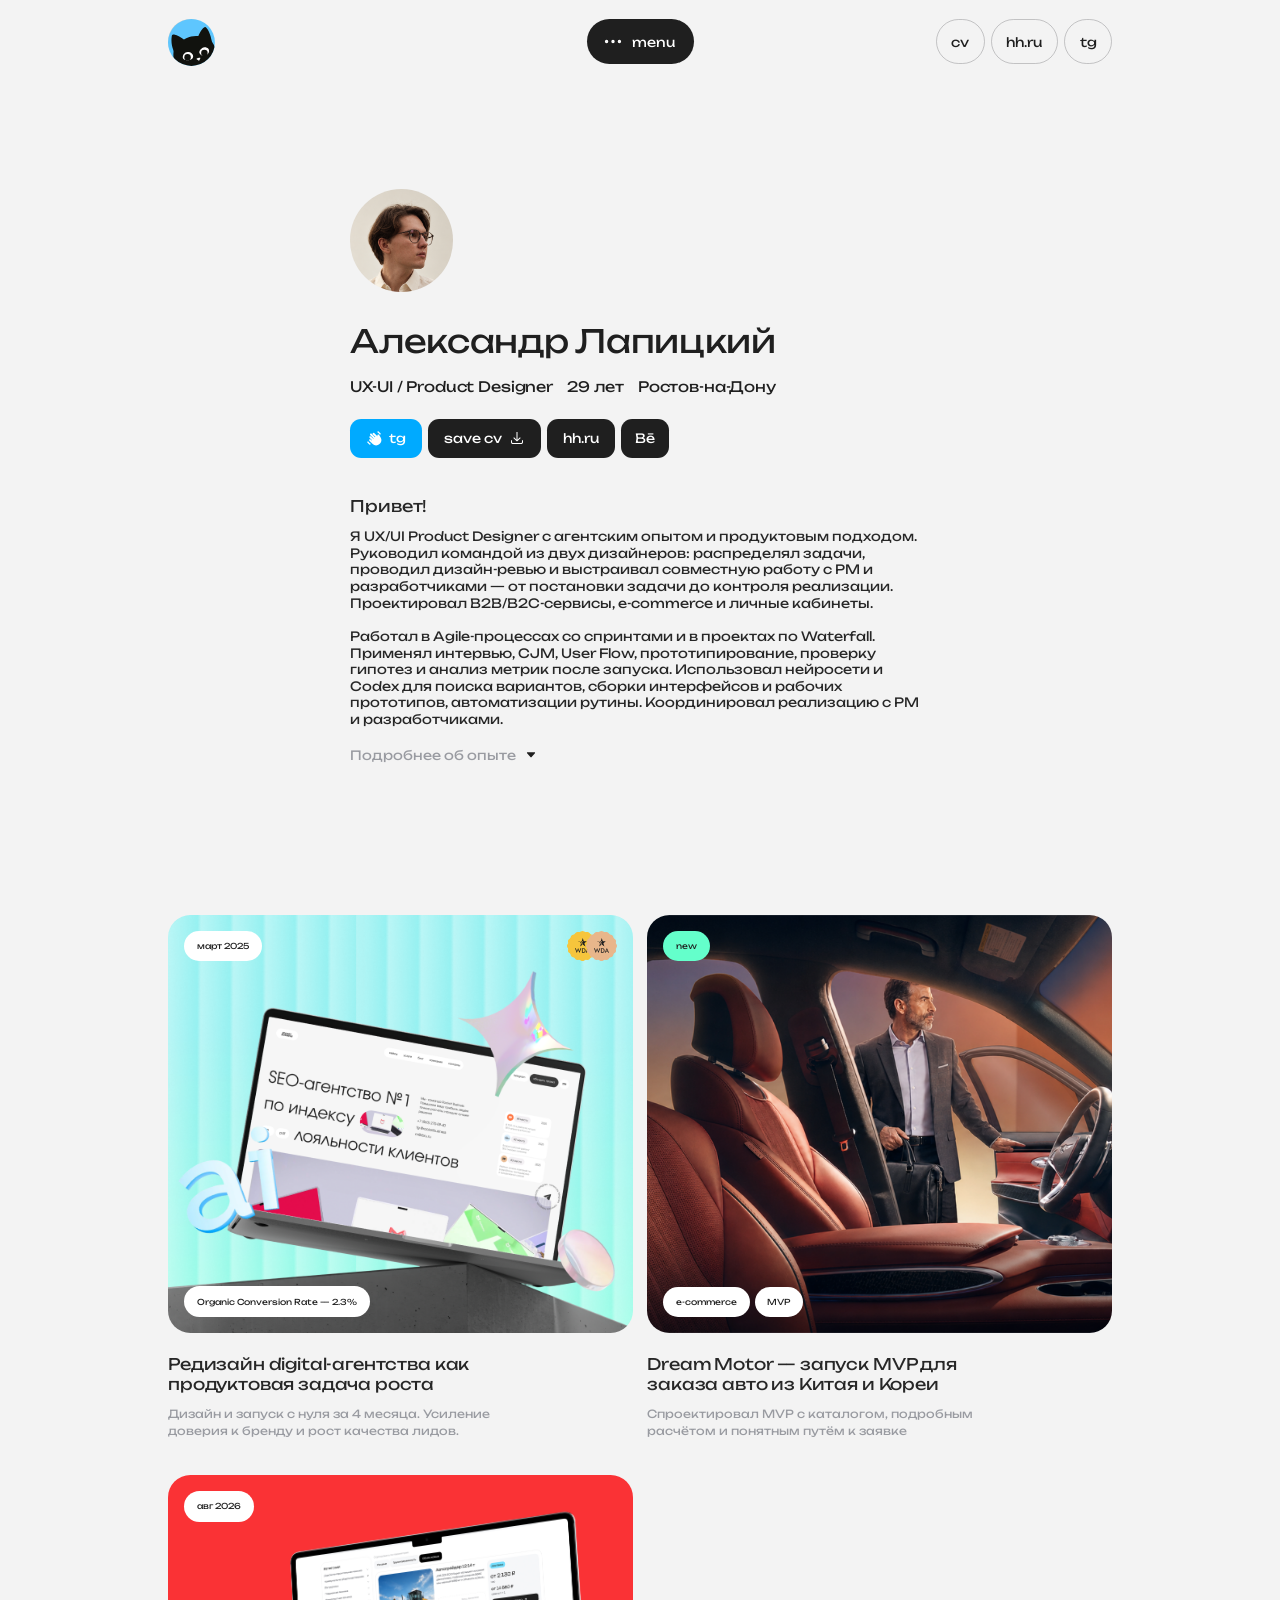
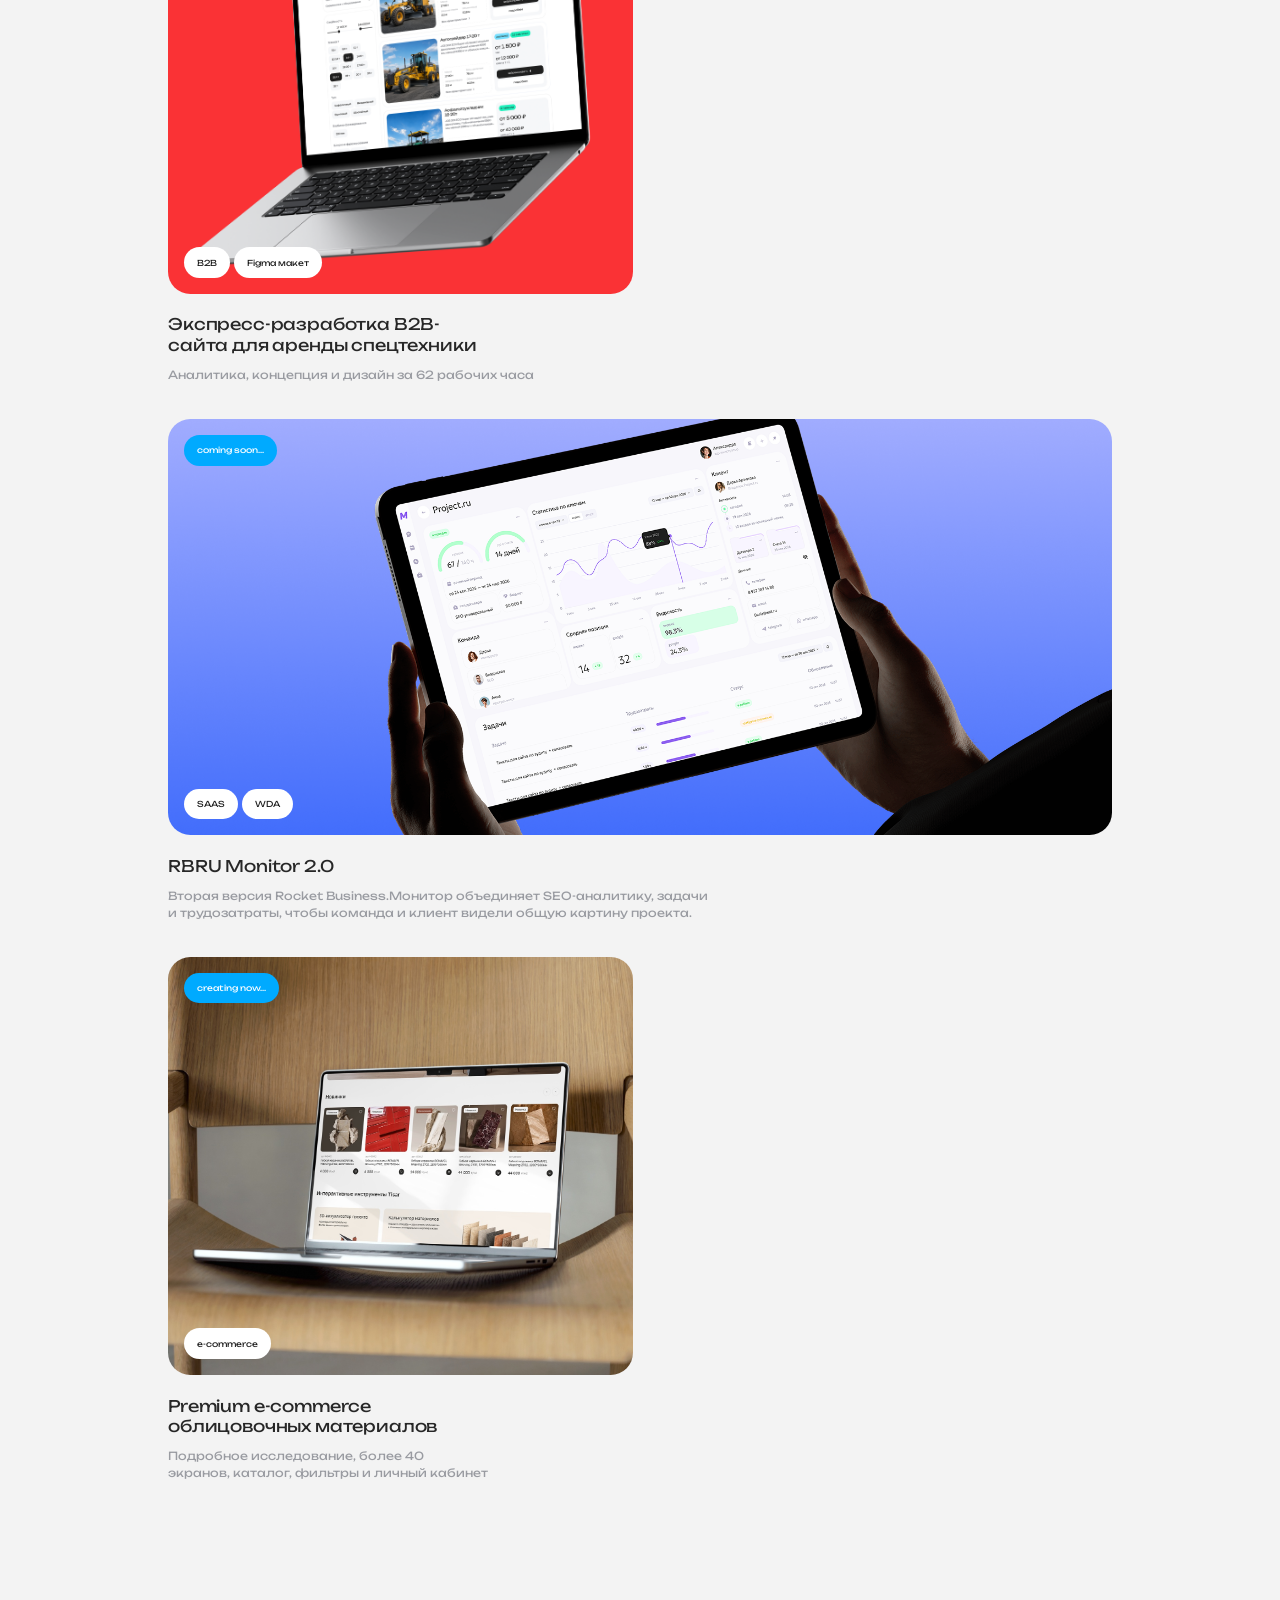
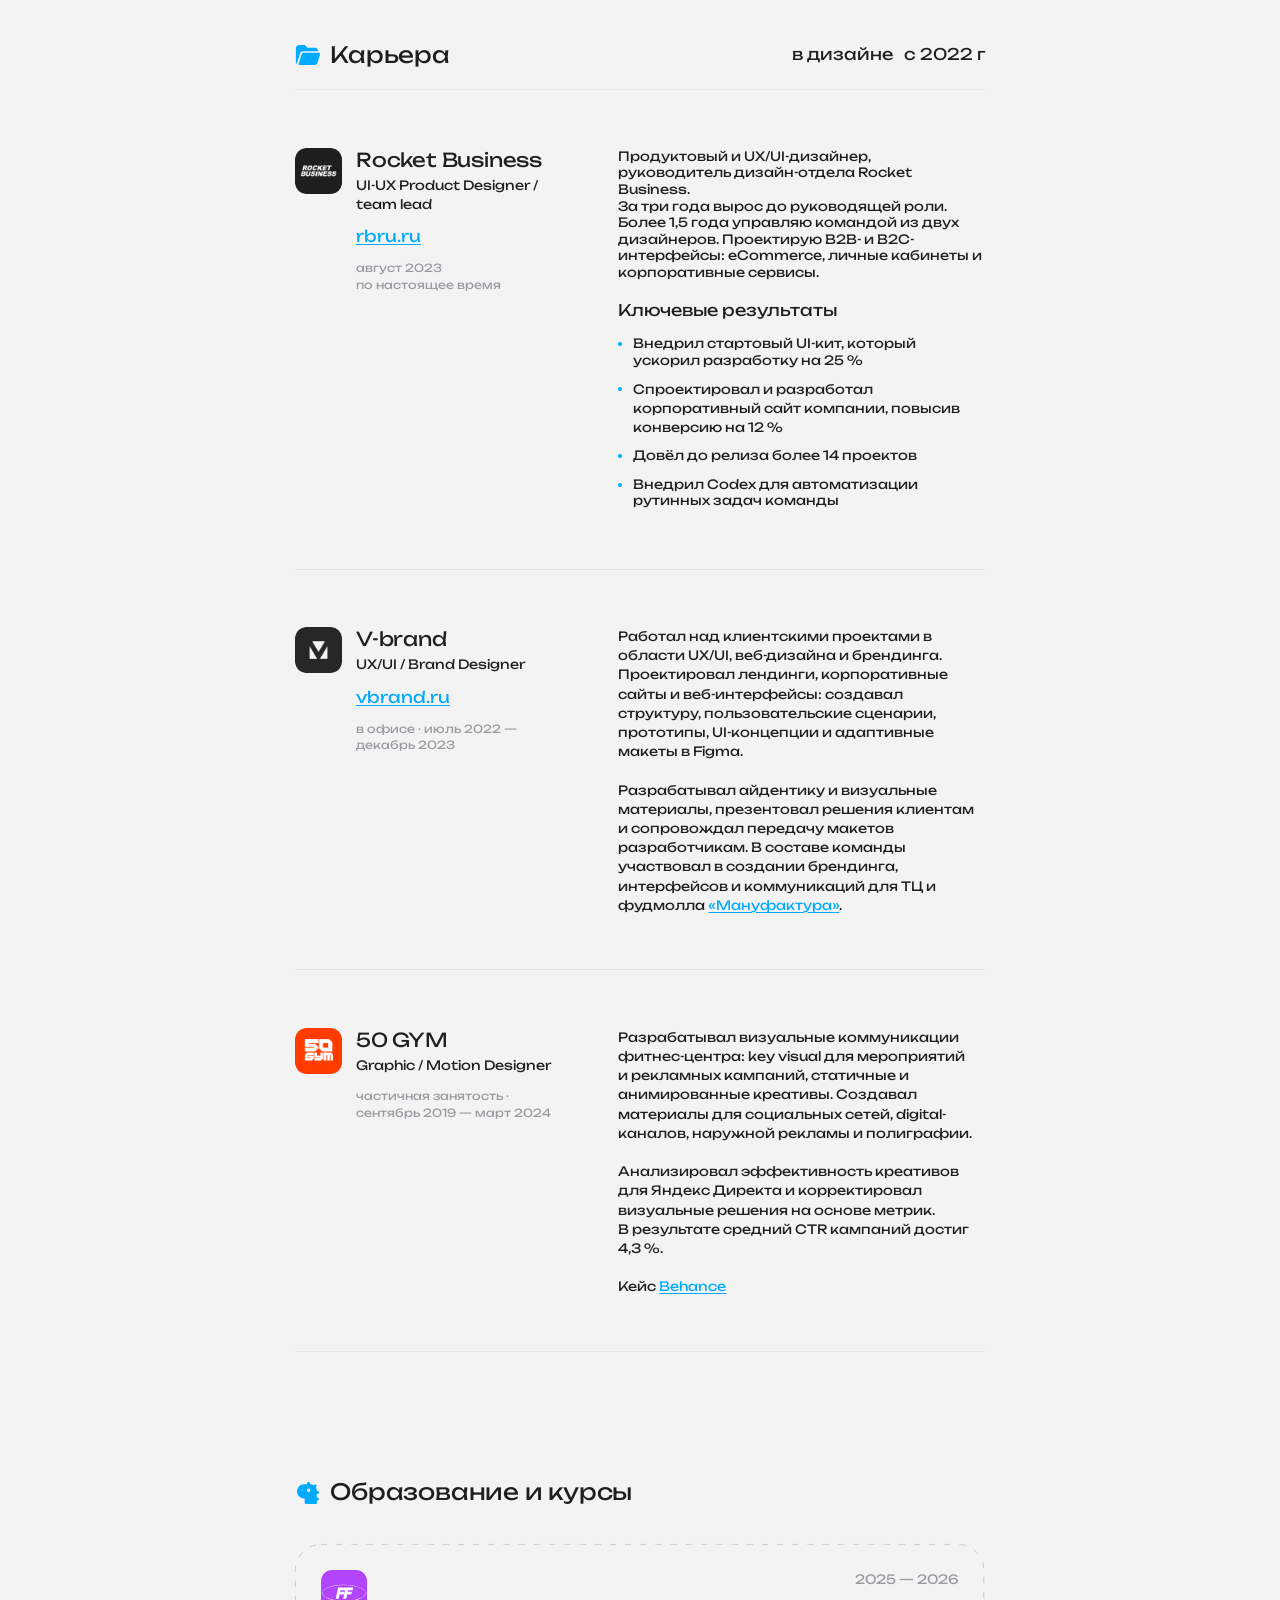
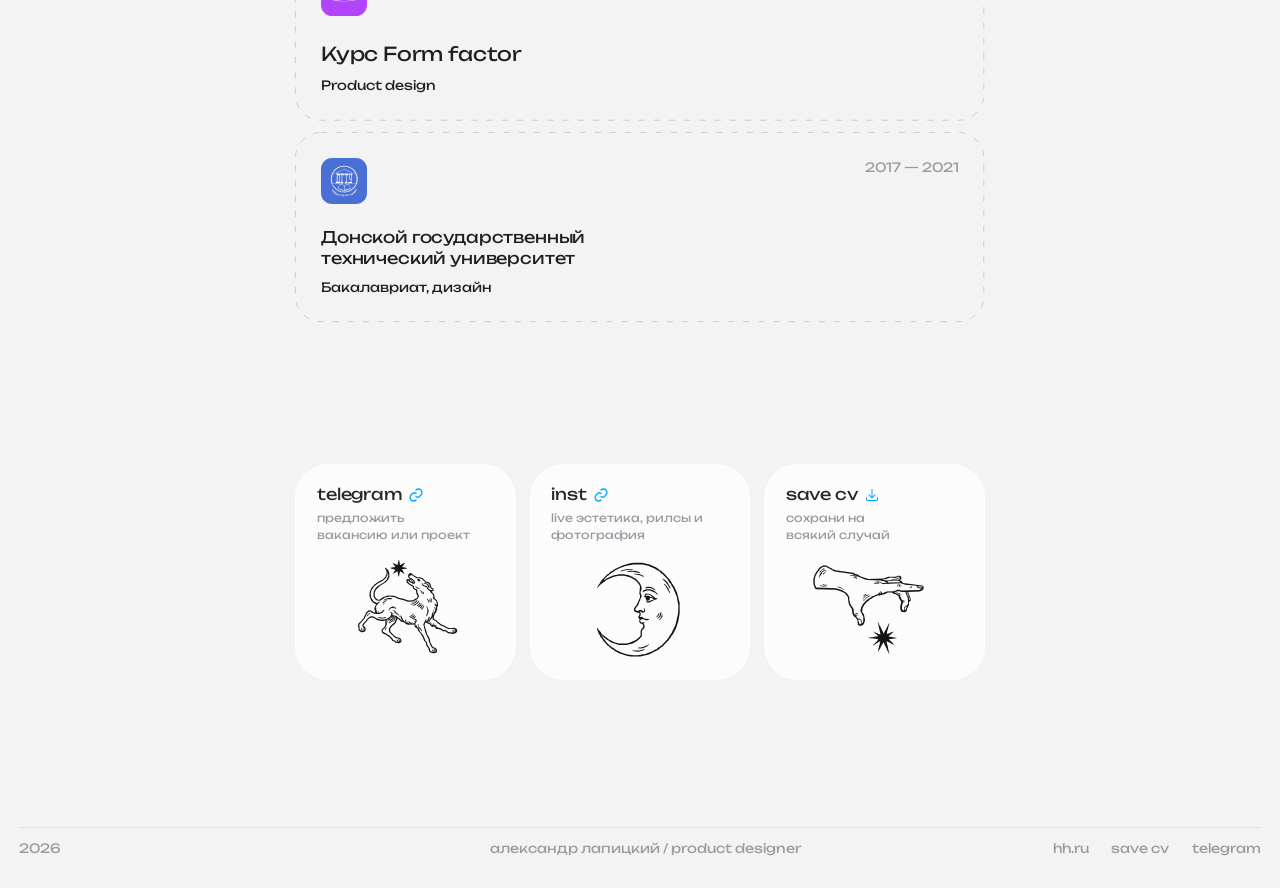
==== commit 3669859b: "Update intro copy, age and hh resume link" ====
--- a/cases/compass/index.html
+++ b/cases/compass/index.html
@@ -27,7 +27,7 @@
         window.addEventListener('resize', updateLayoutScale, { passive: true });
       })();
     </script>
-    <script type="module" crossorigin src="/assets/index-B1fOxFtx.js"></script>
+    <script type="module" crossorigin src="/assets/index-CGVDatjm.js"></script>
     <link rel="stylesheet" crossorigin href="/assets/index-BMc6eReQ.css">
   </head>
   <body>
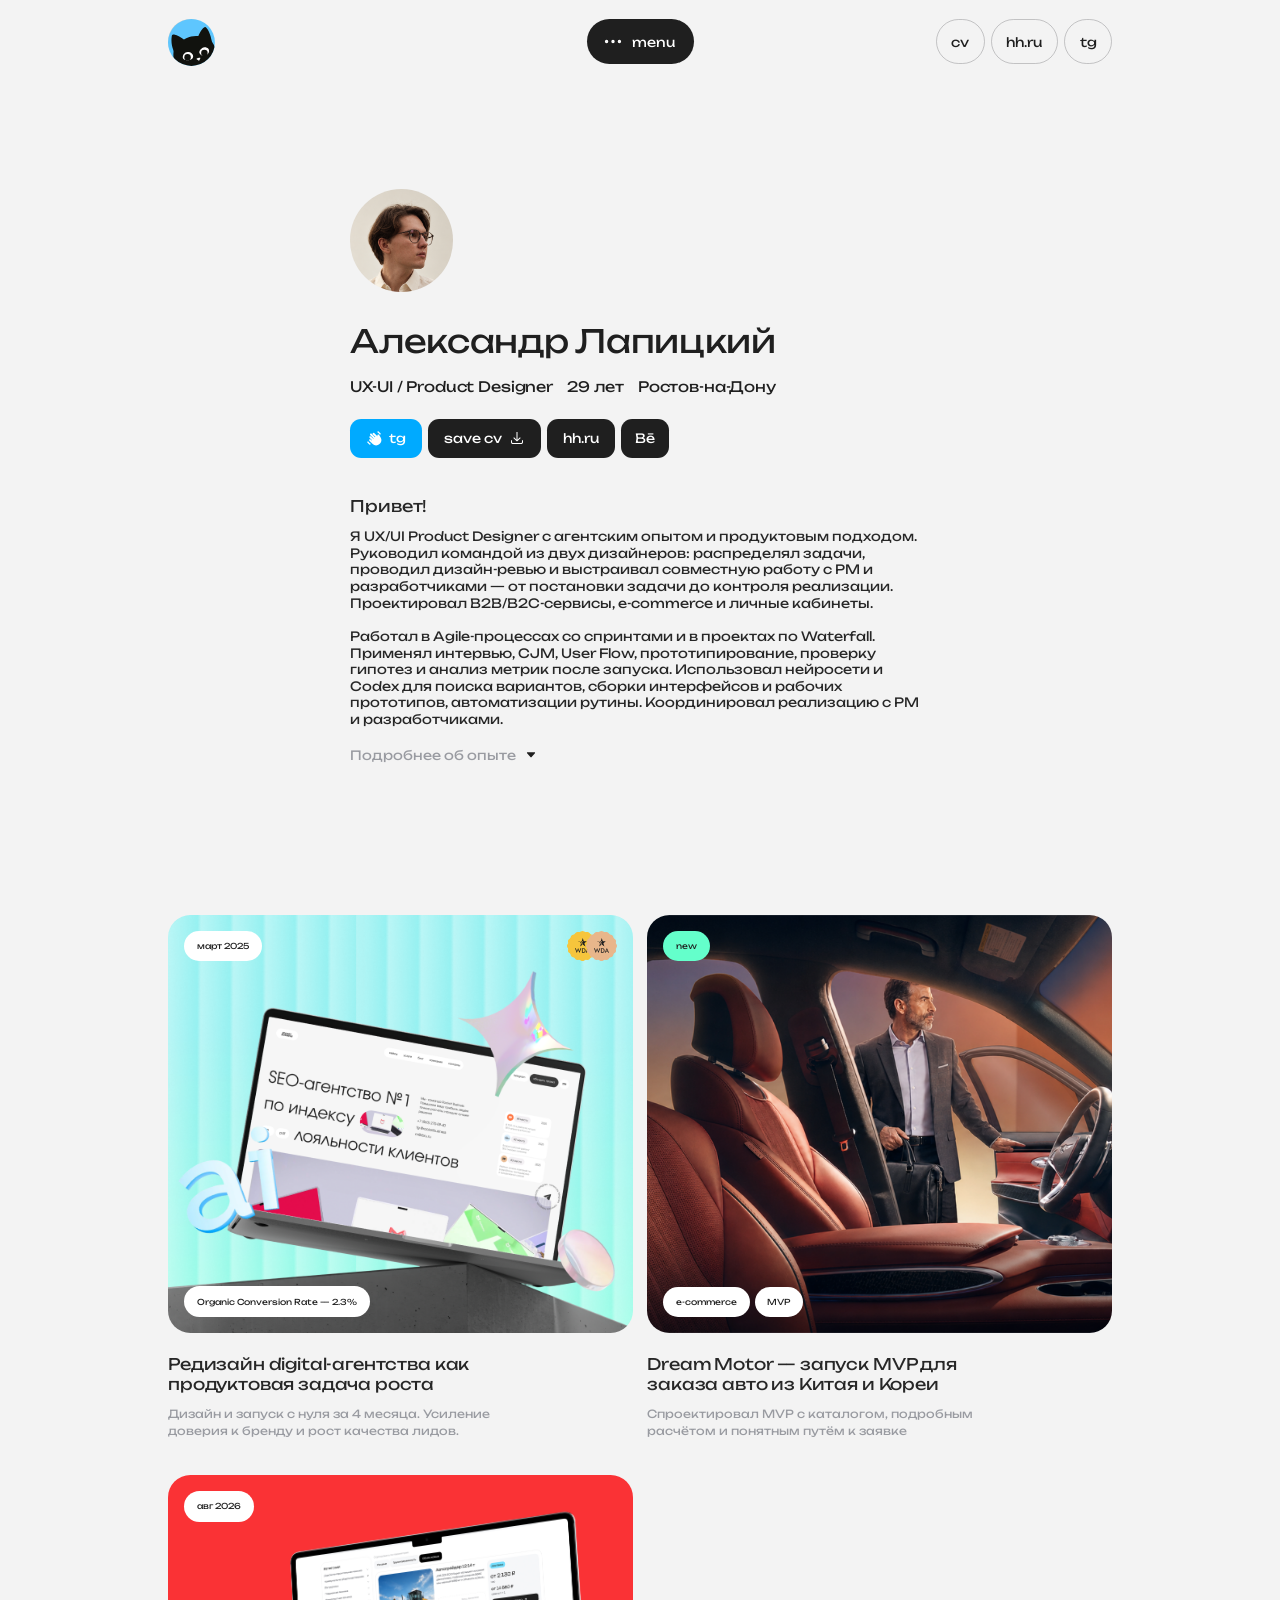
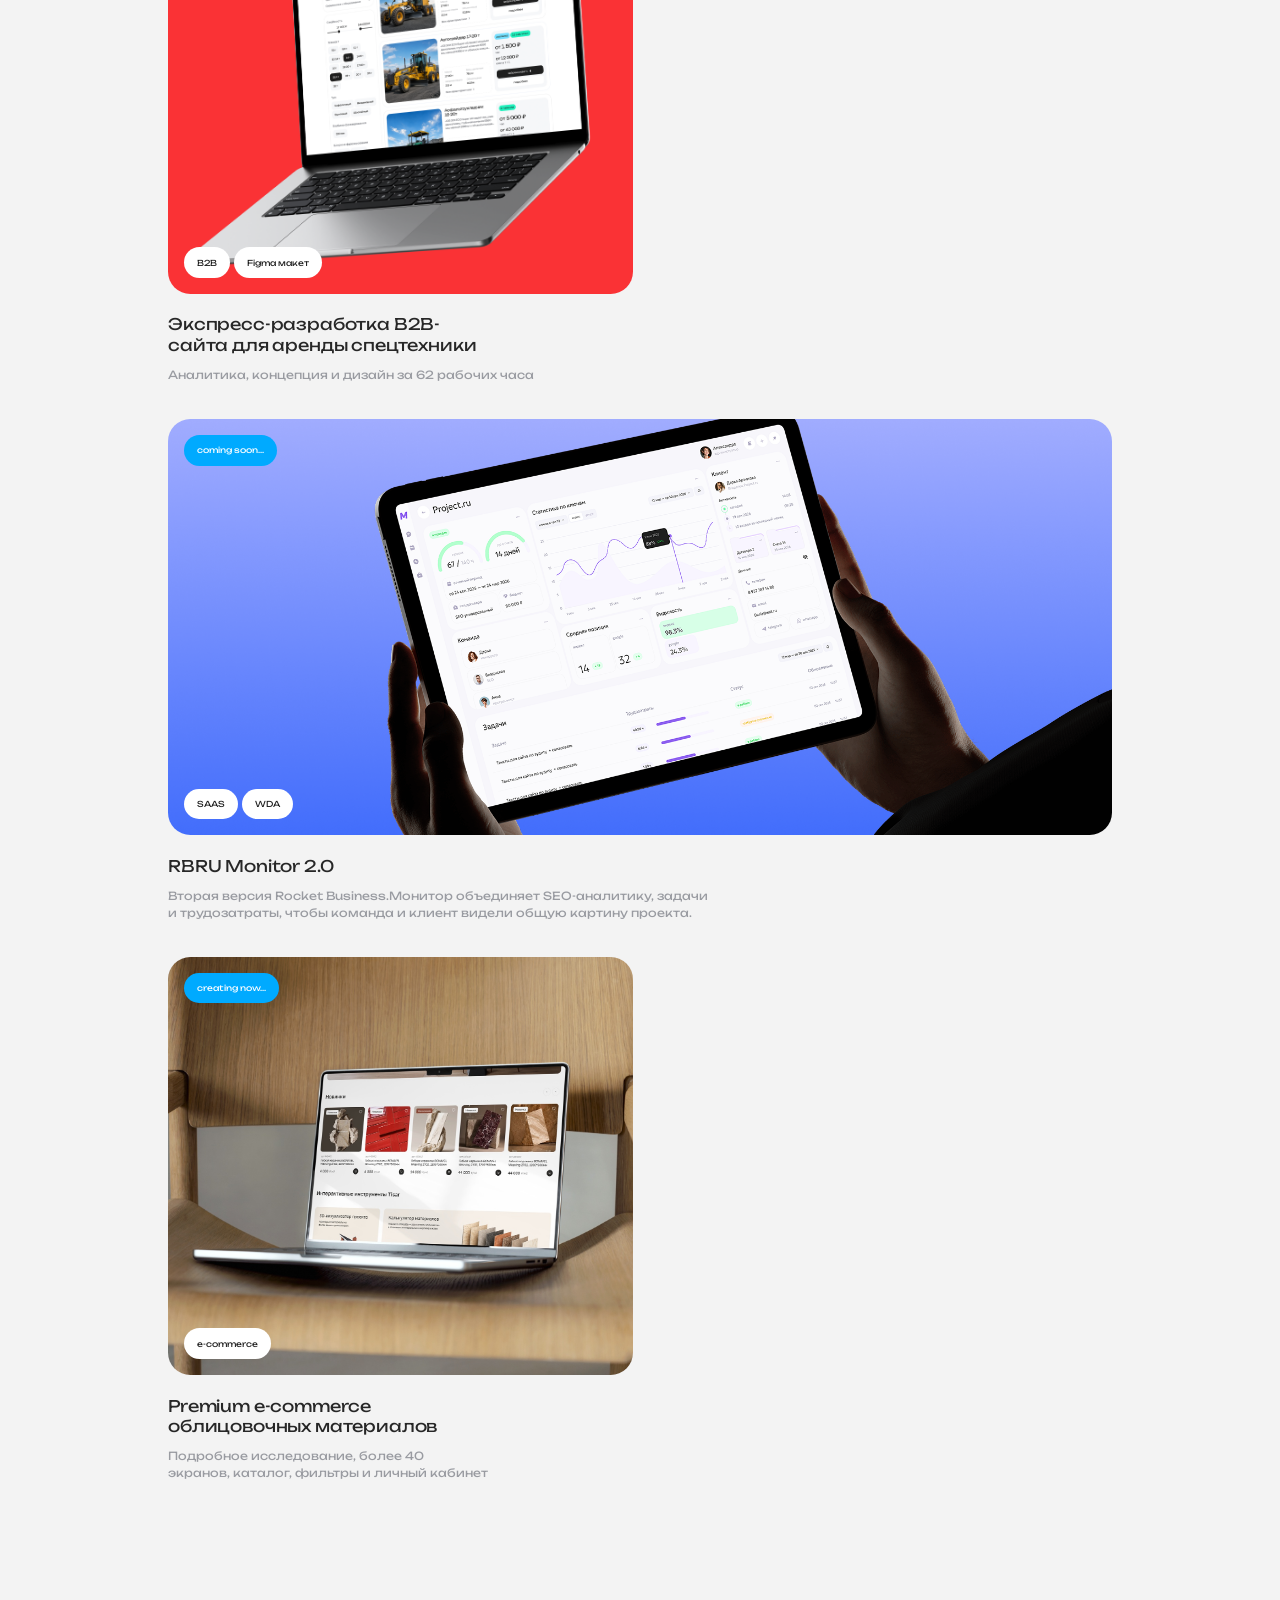
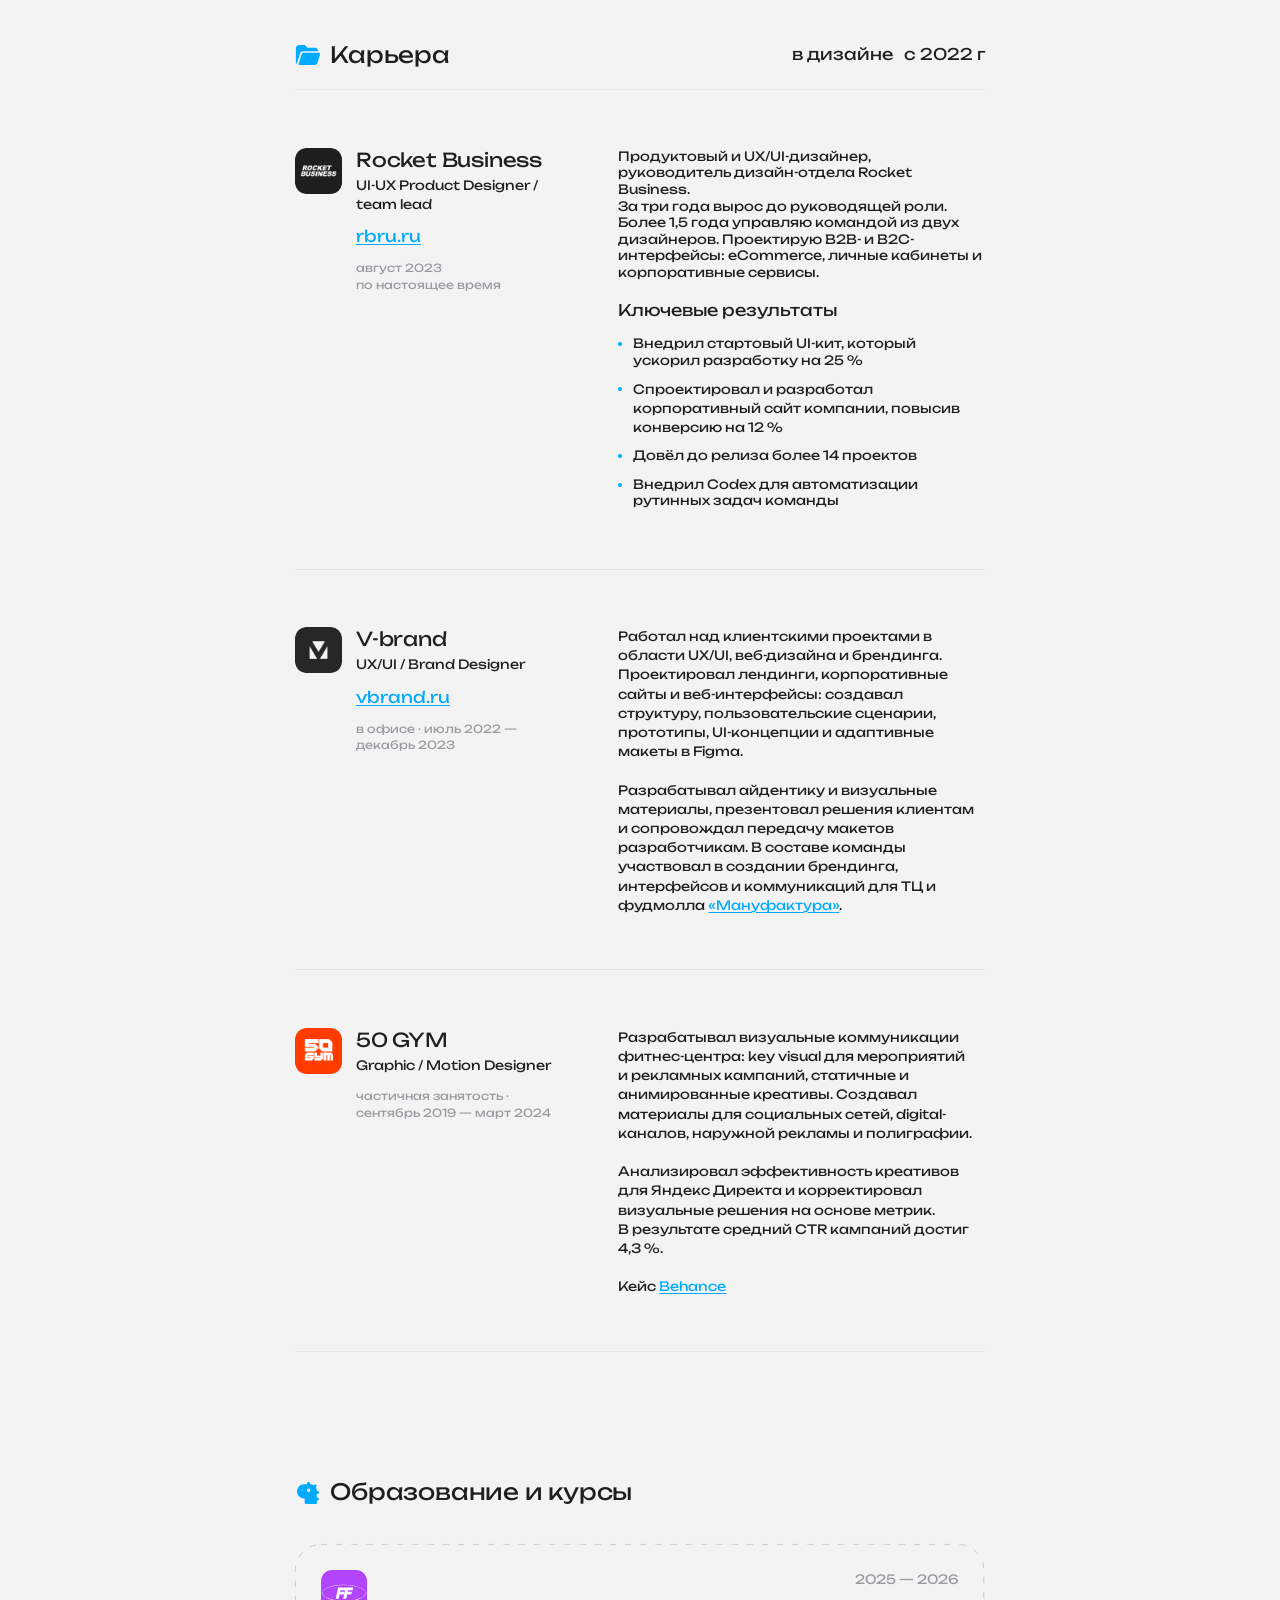
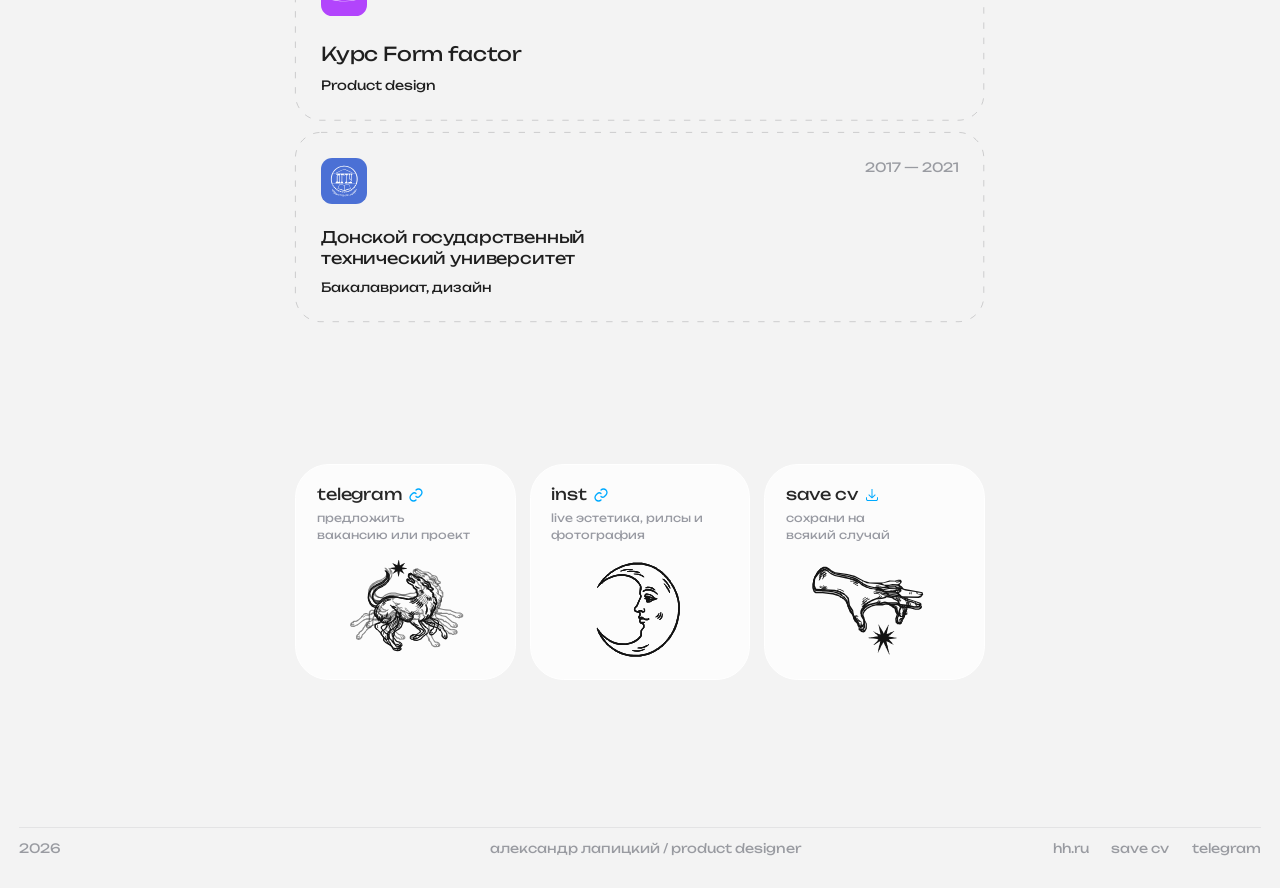
==== commit 69fc1cd6: "Keep contact illustrations animated continuously" ====
--- a/cases/compass/index.html
+++ b/cases/compass/index.html
@@ -27,7 +27,7 @@
         window.addEventListener('resize', updateLayoutScale, { passive: true });
       })();
     </script>
-    <script type="module" crossorigin src="/assets/index-CGVDatjm.js"></script>
+    <script type="module" crossorigin src="/assets/index-Cb4huWv9.js"></script>
     <link rel="stylesheet" crossorigin href="/assets/index-BMc6eReQ.css">
   </head>
   <body>
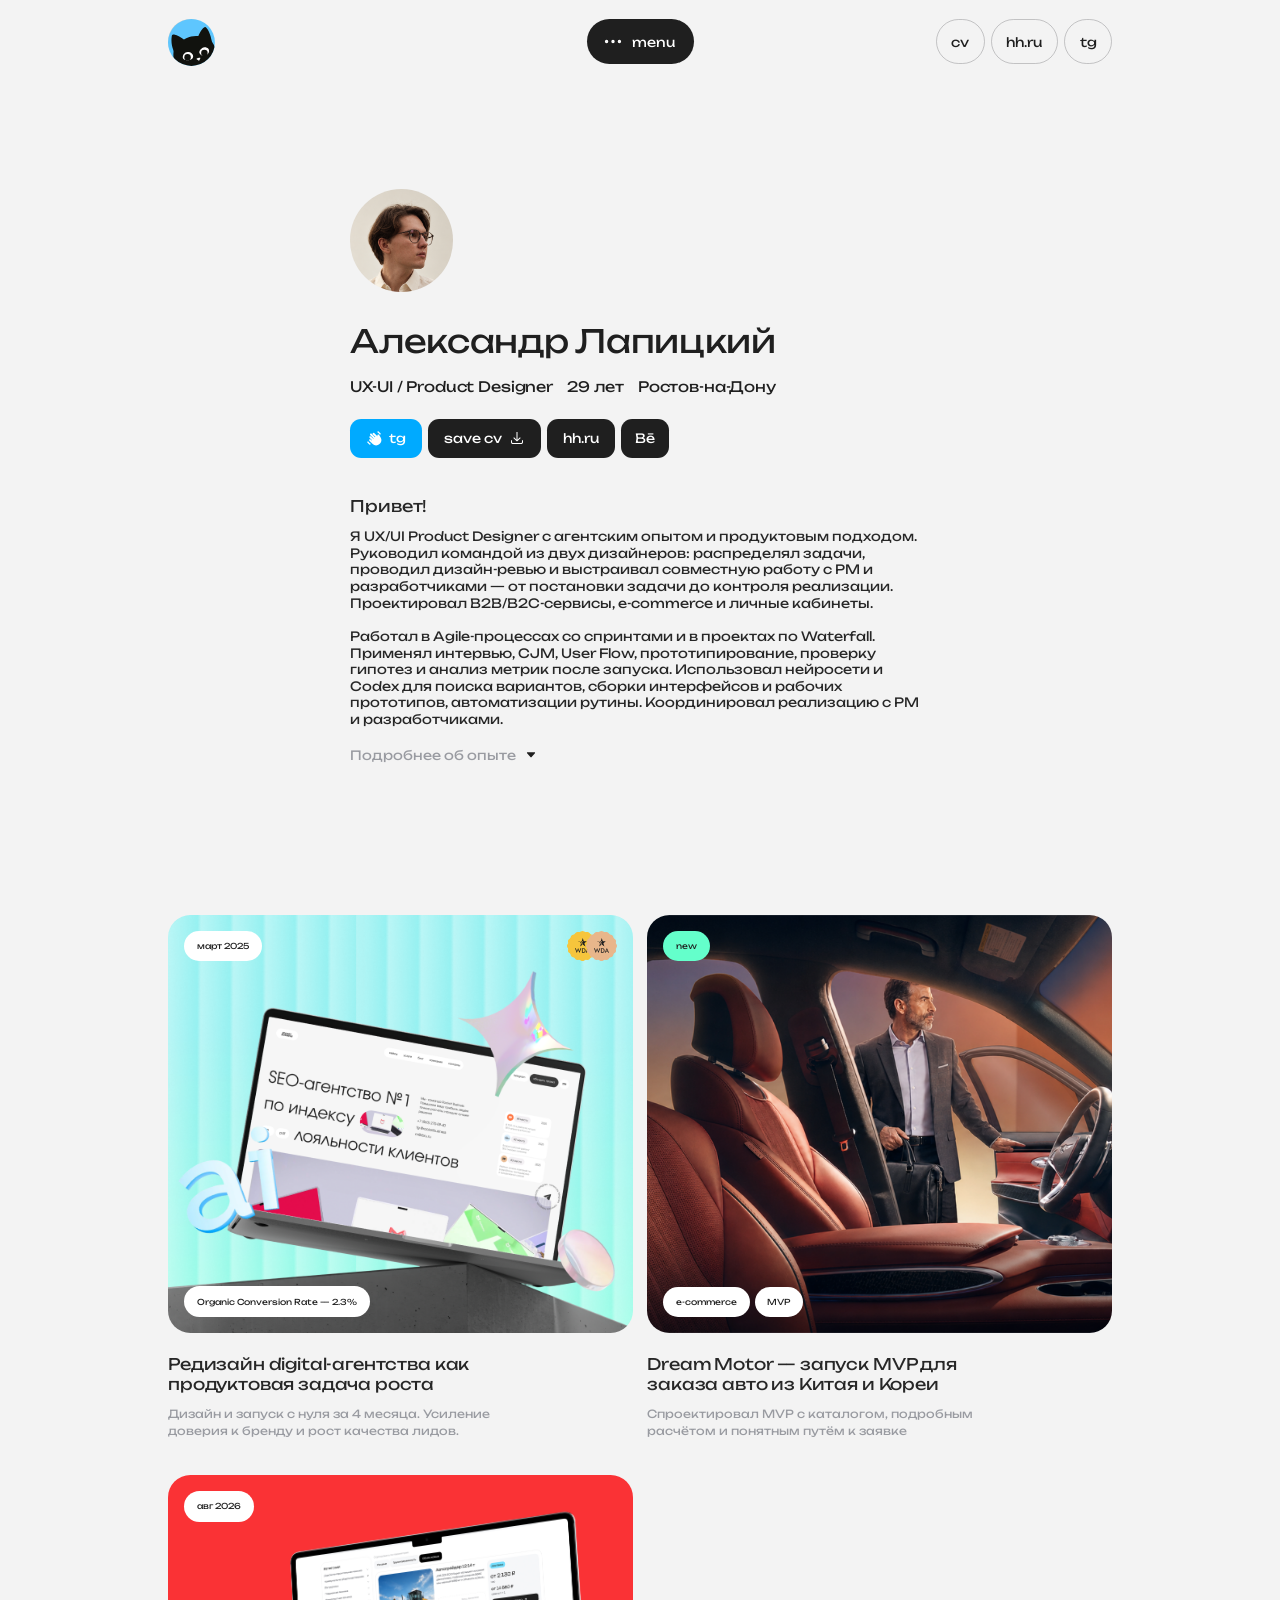
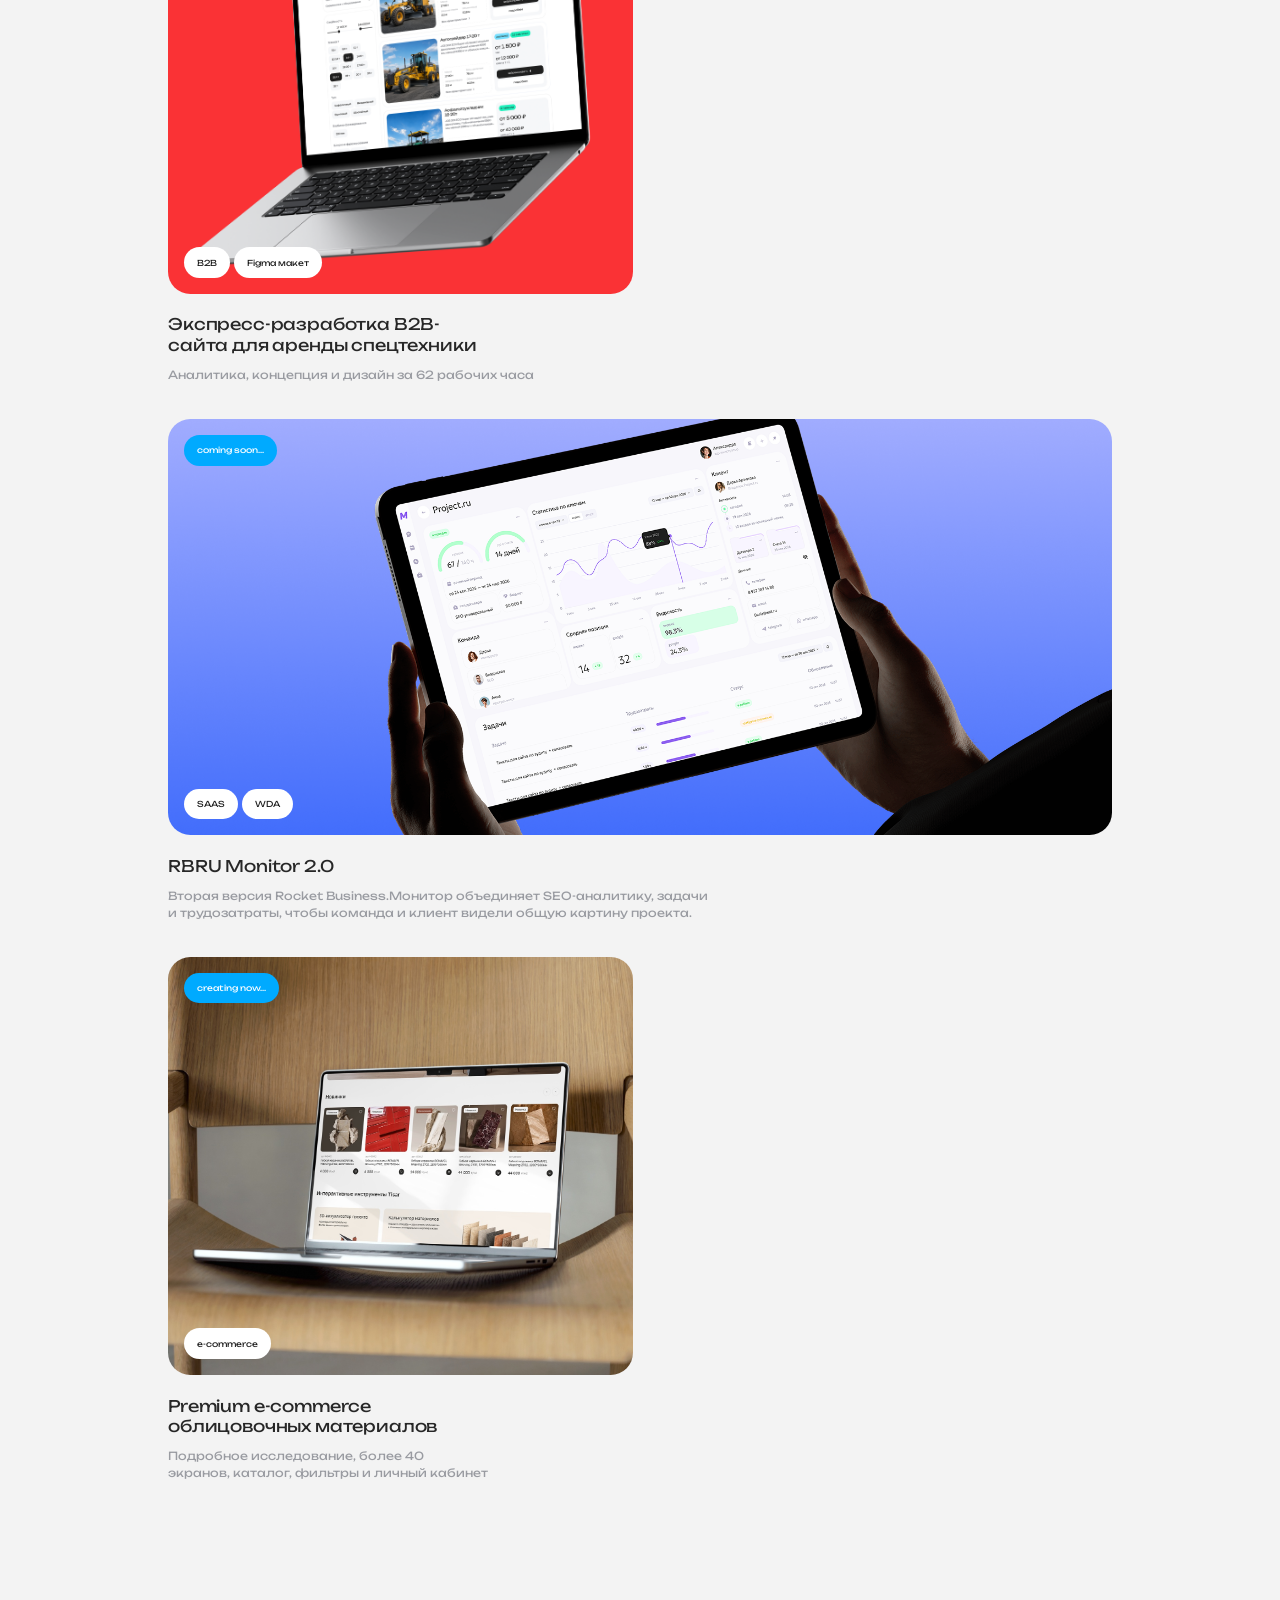
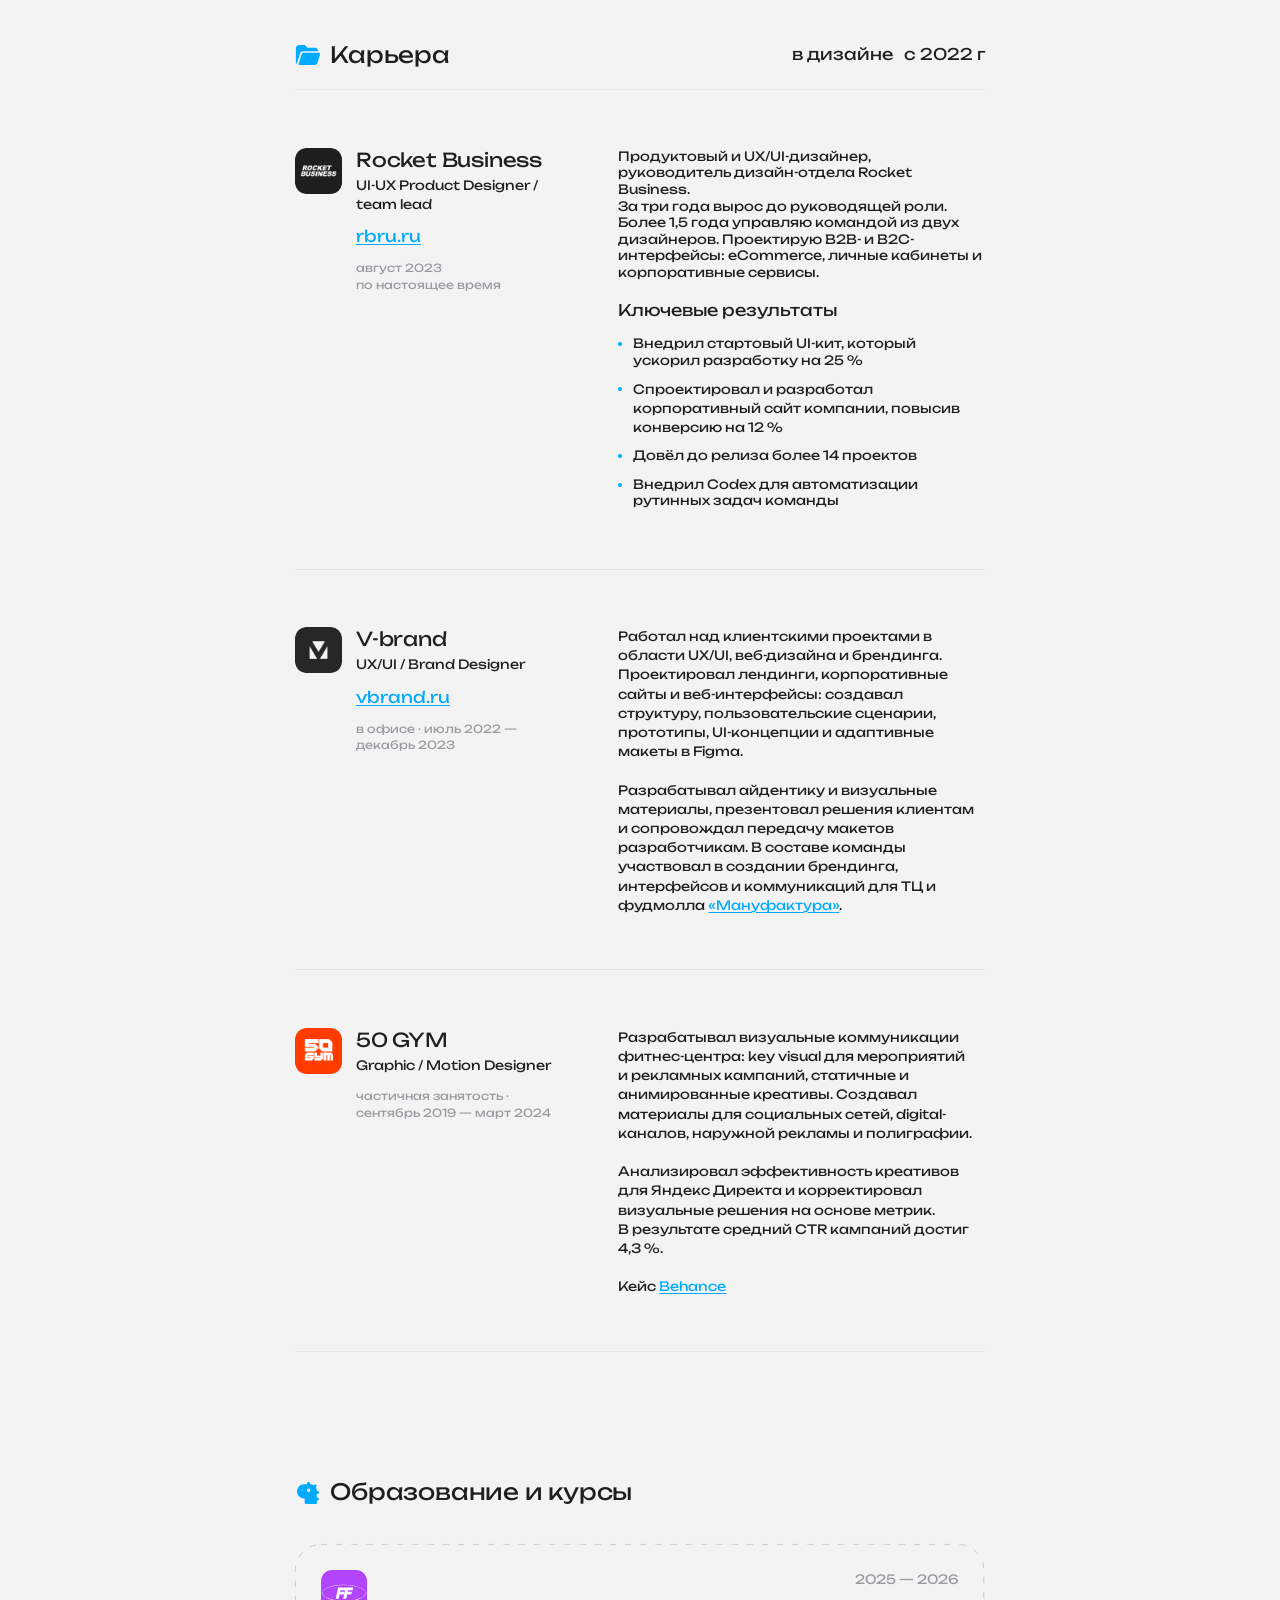
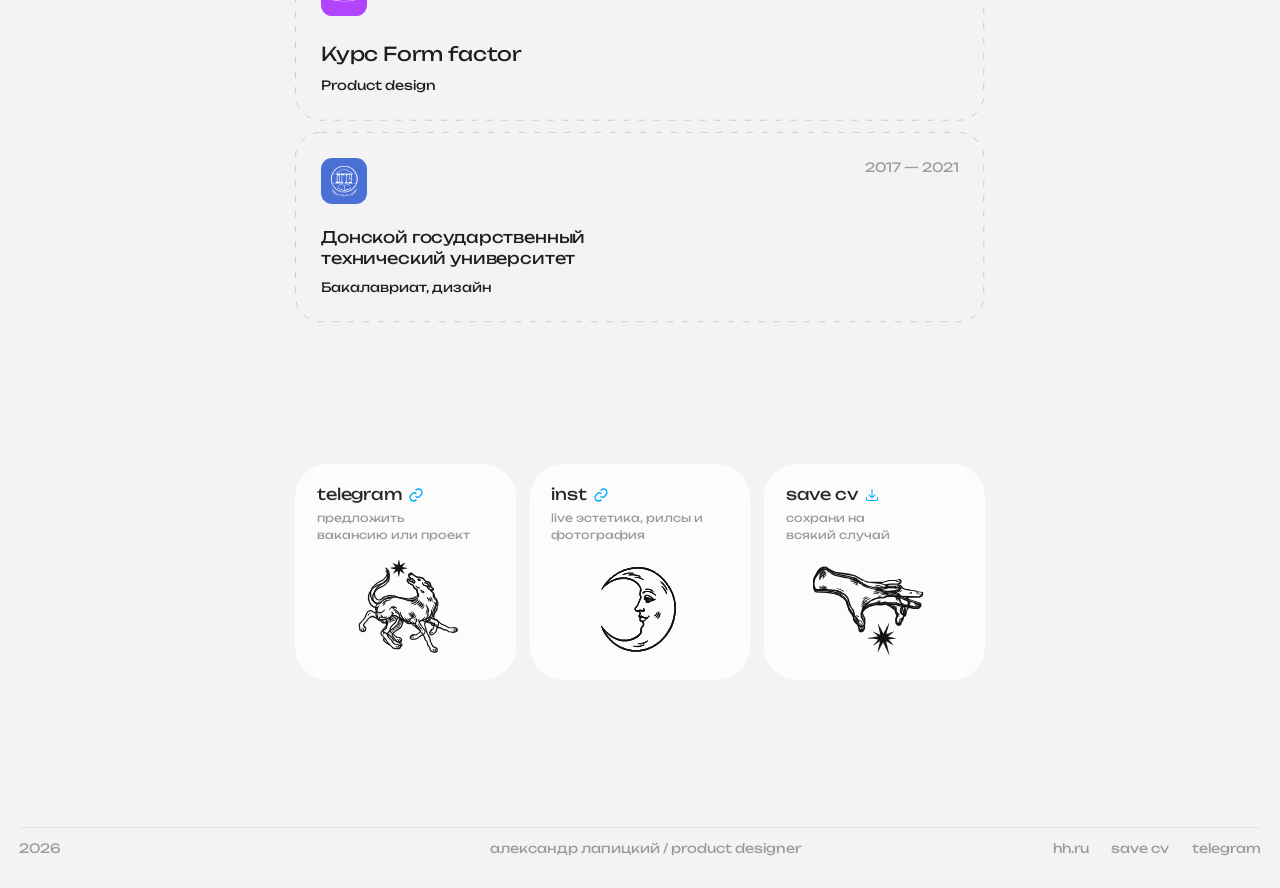
==== commit 49c8d3b2: "Reduce moon illustration by ten percent" ====
--- a/cases/compass/index.html
+++ b/cases/compass/index.html
@@ -27,8 +27,8 @@
         window.addEventListener('resize', updateLayoutScale, { passive: true });
       })();
     </script>
-    <script type="module" crossorigin src="/assets/index-Cb4huWv9.js"></script>
-    <link rel="stylesheet" crossorigin href="/assets/index-BMc6eReQ.css">
+    <script type="module" crossorigin src="/assets/index-tDuTe7VG.js"></script>
+    <link rel="stylesheet" crossorigin href="/assets/index-2e_azl15.css">
   </head>
   <body>
     <div id="root"></div>
--- a/assets/index-2e_azl15.css
+++ b/assets/index-2e_azl15.css
@@ -0,0 +1 @@
+@font-face{font-family:Unbounded;src:url(/fonts/Unbounded-VariableFont_wght.ttf) format("truetype");font-style:normal;font-weight:100 900;font-display:swap}:root{font-family:Unbounded,sans-serif;color:#1f1f1f;background:#f3f3f3;font-synthesis:none;font-weight:400;--page: #f3f3f3;--ink: #1f1f1f;--muted: #999ba1;--blue: #00aaff;--mint: #64ffcb;--line: rgba(153, 155, 161, .18)}*{box-sizing:border-box}html{scroll-behavior:smooth;overflow-x:clip}body{margin:0;width:100%;min-width:320px;overflow-x:clip}#root{position:relative;z-index:1;zoom:var(--portfolio-scale, 1)}#intro-title,#projects,#experience,#education,#contacts{scroll-margin-top:112px}button,a{-webkit-tap-highlight-color:transparent}a{color:inherit}img{display:block}h1,h2,h3,h4,p{margin:0;font-weight:400}.visually-hidden{position:absolute;width:1px;height:1px;padding:0;margin:-1px;overflow:hidden;clip:rect(0,0,0,0);white-space:nowrap;border:0}.container{width:min(1296px,calc(100% - 48px));margin-inline:auto}.narrow{width:min(862px,calc(100% - 48px));margin-inline:auto}.site-header{width:min(1296px,calc(100% - 48px));height:56px;margin:24px auto 0;display:grid;grid-template-columns:1fr auto 1fr;align-items:center;position:sticky;top:24px;z-index:100}.site-header__profile{justify-self:start;position:relative;width:94px;height:56px}.site-header__avatar{display:block;width:94px;height:56px;text-decoration:none}.site-header__identity{position:absolute;top:7px;left:106px;display:flex;flex-direction:column;width:max-content;opacity:0;transform:translate(-8px);pointer-events:none;transition:opacity .28s ease,transform .36s cubic-bezier(.22,1,.36,1)}.site-header__identity span{color:var(--muted);font-size:14px;line-height:1.5}.site-header__identity strong{font-size:16px;font-weight:400;line-height:1.48}.site-header__profile--open .site-header__identity{opacity:1;transform:translate(0);pointer-events:auto}.site-header--scrolled .site-header__identity{opacity:0;transform:translate(-8px);pointer-events:none}.site-header__profile--open .site-header__identity:before{content:"";position:absolute;inset:0 auto 0 -14px;width:14px}.site-header__avatar .avatar-pair__portrait{transform-origin:center;transition:transform .46s cubic-bezier(.22,1,.36,1)}.site-header__avatar .avatar-pair__mascot{z-index:1;transition:transform .46s cubic-bezier(.22,1,.36,1)}.site-header--scrolled .site-header__avatar .avatar-pair__portrait{transform:scale(.84)}@media(min-width:701px){.site-header__profile--open .avatar-pair__portrait{transform:translate(98px)}.site-header--scrolled .site-header__profile--open .avatar-pair__portrait{transform:translate(98px) scale(1)}}.avatar-pair{width:236px;height:142px;position:relative;flex:none}.avatar-pair__portrait,.avatar-pair__mascot{display:block;width:142px;height:142px;position:absolute;top:0;overflow:hidden;border-radius:50%}.avatar-pair__portrait{left:0;background:transparent}.avatar-pair__portrait img{position:absolute;inset:0;display:block;width:100%;height:100%;object-fit:cover;object-position:center 35%}.avatar-pair__mascot{left:94px;background:#5ec6fe}.avatar-pair__cat{position:absolute;width:147px;height:153px;left:-3px;top:6px;animation:cat-rise .9s cubic-bezier(.18,.72,.2,1) both}.avatar-pair--small .avatar-pair__cat{animation-duration:.7s}.mascot__pupil{transform:translate(var(--gaze-x, 0px),var(--gaze-y, 0px))}.mascot__head{transform-box:view-box;transform-origin:50% 78%;transform:translate(var(--head-x, 0px),var(--head-y, 0px)) rotate(var(--head-angle, 0deg))}@keyframes cat-rise{0%{transform:translateY(110%)}to{transform:translateY(0)}}.avatar-pair--small{width:272px;height:160px;transform:scale(.35);transform-origin:left top}.avatar-pair--small .avatar-pair__portrait{width:160px;height:160px}.avatar-pair--small .avatar-pair__portrait img{width:199.42%;height:auto;max-width:none;inset:-12.06% auto auto -46.8%;object-fit:initial}.avatar-pair--small .avatar-pair__mascot{width:168px;height:168px;left:0}.avatar-pair--small .avatar-pair__cat{width:178px;height:185px;left:-4px;top:0}.site-menu{--menu-height-delay: .17s;--menu-height-duration: .43s;position:absolute;top:0;left:calc(50% - 66px);width:var(--menu-width, 133px);height:56px;overflow:hidden;border-radius:28px;background:var(--ink);z-index:2;transition:left .54s cubic-bezier(.4,0,.2,1),width .54s cubic-bezier(.4,0,.2,1),height var(--menu-height-duration) cubic-bezier(.4,0,.2,1) var(--menu-height-delay),border-radius .54s cubic-bezier(.4,0,.2,1)}.click-confetti{position:fixed;inset:0;z-index:1000;overflow:hidden;pointer-events:none}.click-confetti__side{position:absolute;top:0;width:75vh;height:100vh}.click-confetti__side--left{left:-24vh}.click-confetti__side--right{right:-24vh;transform:scaleX(-1)}.click-confetti svg{display:block;width:100%;height:100%;overflow:visible}.site-menu--scrolled:not(.site-menu--open){left:calc(50% - 66px)}.site-menu--open{--menu-height-delay: 0ms;--menu-height-duration: .54s;left:calc(50% - 66px);width:200px;height:261px;border-radius:29px}@media(hover:hover){.site-menu:not(.site-menu--open):hover .site-menu__dots{transform:scale(1.06)}}.site-menu__trigger{height:56px;width:125px;display:flex;align-items:center;justify-content:flex-start;gap:10px;padding:0 18px;border:0;border-radius:inherit;background:transparent;color:#fff;cursor:pointer;font-family:inherit;font-size:16px;line-height:1.48;white-space:nowrap}.site-menu__label{transform:translateY(1px)}.site-menu__mobile-cat{display:none}.site-menu__trigger:focus-visible{outline:2px solid var(--blue);outline-offset:-4px}.site-menu--open .site-menu__trigger:focus-visible{outline:none}.site-menu--open .site-menu__trigger:focus-visible .site-menu__icon{outline:2px solid var(--blue);outline-offset:4px;border-radius:50%}.site-menu__icon{position:relative;width:28px;height:28px;display:grid;place-items:center;flex:none}.site-menu__icon img{position:absolute;transition:opacity .22s ease,transform .36s cubic-bezier(.22,1,.36,1)}.site-menu__dots{width:28px;height:28px}.site-menu__dots--mobile{display:none}.site-menu__close{opacity:0;transform:rotate(-90deg) scale(.5)}.site-menu--open .site-menu__dots{opacity:0;transform:rotate(90deg) scale(.5)}.site-menu--open .site-menu__close{opacity:1;transform:rotate(0) scale(1)}.site-menu--open .site-menu__trigger{width:100%;padding-left:19px}.site-menu__status{position:absolute;top:28px;left:var(--drop-left, 125px);width:var(--drop-width, 1px);height:var(--drop-height, 1px);display:flex;align-items:center;padding:0;overflow:hidden;border:0;border-radius:999px;background:#fff;color:var(--ink);font-family:inherit;font-size:14px;line-height:1.5;white-space:nowrap;opacity:0;transform:translateY(-50%);transition:background-color .24s ease,color .24s ease;pointer-events:none}.site-menu__status-content{position:relative;width:100%;min-width:0;height:100%;display:block;overflow:hidden;opacity:0}.site-menu__status-value{position:absolute;inset:0;display:flex;align-items:center;justify-content:center;transition:transform .42s cubic-bezier(.22,1,.36,1),opacity .25s ease}.site-menu__status-value--up{justify-content:flex-start;gap:1px;padding-left:16px;opacity:0;transform:translateY(115%);transition:transform .44s cubic-bezier(.18,1.24,.32,1),opacity .25s ease}.site-menu__status-value--up img{width:24px;height:24px}.site-menu__status-value--back{justify-content:flex-start;gap:1px;padding-left:14px;opacity:0;transform:translateY(115%);transition:transform .44s cubic-bezier(.18,1.24,.32,1),opacity .25s ease}.site-menu__status-value--back img{width:24px;height:24px;transform:rotate(-90deg)}.site-menu--scrolled .site-menu__status{cursor:pointer;pointer-events:auto}.site-menu--bottom .site-menu__status,.site-menu__status:focus-visible{background:var(--mint)}.site-menu--bottom .site-menu__status-value--percent,.site-menu__status:focus-visible .site-menu__status-value--percent{opacity:0;transform:translateY(-115%)}.site-menu--bottom .site-menu__status-value--up,.site-menu__status:focus-visible .site-menu__status-value--up{opacity:1;transform:translateY(0)}@media(hover:hover){.site-menu--scrolled .site-menu__status:hover{background:var(--mint)}.site-menu--scrolled .site-menu__status:hover .site-menu__status-value--percent{opacity:0;transform:translateY(-115%)}.site-menu--scrolled .site-menu__status:hover .site-menu__status-value--up{opacity:1;transform:translateY(0)}}.site-menu--case.site-menu--bottom:not(.site-menu--open){left:calc(50% - 101px);width:218px}.site-menu--case.site-menu--bottom .site-menu__status{width:89px}@media(min-width:701px){.site-menu--case.site-menu--bottom.site-menu--open{left:calc(50% - 101px);width:218px}}.site-menu--case.site-menu--bottom .site-menu__status-value--up,.site-menu--case.site-menu--bottom .site-menu__status:is(:hover,:focus-visible) .site-menu__status-value--up{opacity:0;transform:translateY(-115%)}.site-menu--case.site-menu--bottom .site-menu__status-value--back{opacity:1;transform:translateY(0)}.site-menu__status:focus-visible{outline:2px solid #fff;outline-offset:-4px}.site-menu__panel{position:absolute;top:64px;left:57px;right:12px;display:grid;gap:14px;color:#fff;opacity:0;transform:translateY(-8px);visibility:hidden;pointer-events:none;transition:opacity .18s ease,transform .24s cubic-bezier(.22,1,.36,1),visibility 0s linear .18s}.site-menu--open .site-menu__panel{opacity:1;transform:translateY(0);visibility:visible;pointer-events:auto;transition-duration:.32s,.44s,0s;transition-delay:.2s,.2s,0ms}.site-menu__panel a{width:100%;text-decoration:none;font-size:12px;line-height:1.4;white-space:nowrap}.site-menu__panel a:hover,.site-menu__panel a:focus-visible{text-decoration:underline;text-underline-offset:3px}.site-menu__panel .site-menu__item{position:relative}.site-menu__item:before{content:"";position:absolute;inset:-7px 0 -7px -47px}.site-menu__item>span:last-child{display:inline-block;transform:translateY(1px);transition:transform .24s cubic-bezier(.22,1,.36,1)}.site-menu__item-icon{position:absolute;top:-1px;left:-29px;width:18px;height:18px;background:var(--muted);-webkit-mask-image:var(--menu-icon);mask-image:var(--menu-icon);-webkit-mask-position:center;mask-position:center;-webkit-mask-size:18px 18px;mask-size:18px 18px;-webkit-mask-repeat:no-repeat;mask-repeat:no-repeat;transition:background-color .24s ease,transform .26s cubic-bezier(.22,1,.36,1)}.site-menu__item--about{--menu-icon: url(/assets/menu-about.svg)}.site-menu__item--projects{--menu-icon: url(/assets/menu-projects.svg)}.site-menu__item--career{--menu-icon: url(/assets/menu-career.svg)}.site-menu__item--education{--menu-icon: url(/assets/menu-education.svg)}.site-menu__item--contacts{--menu-icon: url(/assets/menu-contacts.svg)}.site-menu__panel .site-menu__item:is(:hover,:focus-visible){text-decoration:none}.site-menu__item:is(:hover,:focus-visible)>span:last-child{transform:translate(2px,1px)}.site-menu__item:is(:hover,:focus-visible) .site-menu__item-icon{background:#6cf;transform:translate(2px) scale(1.08)}.site-menu__panel .site-menu__cv{display:flex;align-items:center;gap:6px;margin-top:4px;font-size:14px;line-height:1.5}.site-menu__cv{transition:transform .24s cubic-bezier(.22,1,.36,1)}.site-menu__cv-label{transform:translateY(1px)}.site-menu__cv-icon{width:24px;height:24px;background:#fff;-webkit-mask:url(/assets/header-menu-download.svg) center / 24px 24px no-repeat;mask:url(/assets/header-menu-download.svg) center / 24px 24px no-repeat;transition:background-color .24s ease,transform .26s cubic-bezier(.22,1,.36,1)}.site-menu__panel .site-menu__cv:is(:hover,:focus-visible){text-decoration:none;transform:translateY(-2px)}.site-menu__cv:is(:hover,:focus-visible) .site-menu__cv-icon{background:#6cf;transform:scale(1.06)}.site-header--scrolled .site-header__links>*{background:#f3f3f3db;-webkit-backdrop-filter:blur(12px);backdrop-filter:blur(12px)}.site-header__links{position:absolute;top:0;right:0;display:flex;gap:8px}.site-header__links>*{height:56px;padding:1px 18px 0;display:grid;place-items:center;border:1px solid rgba(138,138,139,.46);border-radius:44px;font-size:16px;line-height:1.48;color:var(--ink);text-decoration:none}.site-header__mobile-info,.site-header__mobile-actions{display:none}.intro{margin-top:48px;padding:120px 24px}.intro__inner{width:724px;max-width:100%;margin-inline:auto}.intro__portrait{position:relative;display:block;width:128px;height:128px;overflow:hidden;border-radius:50%}.intro__portrait-link{position:relative;display:block;width:fit-content;border-radius:50%;text-decoration:none}.intro__portrait-link:focus-visible{outline:2px solid var(--blue);outline-offset:5px}.intro__portrait img{position:absolute;display:block;width:169%;height:auto;max-width:none;left:-35%;top:-5%}.intro__content{margin-top:38px}.intro__identity h1{font-size:40px;line-height:1.2;letter-spacing:-.01em;white-space:nowrap}.intro__meta{margin-top:22px;display:flex;flex-wrap:wrap;gap:18px;font-size:18px;line-height:1.3;letter-spacing:-.01em}.social-buttons{margin-top:28px;display:flex;align-items:center;gap:8px}.social-button{--cat-cutout-color: var(--ink);height:48px;padding:0 20px;display:inline-flex;align-items:center;justify-content:center;gap:8px;border-radius:14px;background:var(--ink);color:#fff;text-decoration:none;font-size:16px;line-height:1.48}.social-button img{width:20px;height:20px}.social-button--blue{--cat-cutout-color: var(--blue);background:var(--blue);color:#fff}.social-button--mascot{position:relative;isolation:isolate;border:0;font-family:inherit;cursor:pointer}.social-button__content{display:inline-flex;align-items:center;justify-content:center;gap:8px}.social-button__download-icon{display:block;width:20px;height:20px;flex:none;background-color:#fff;-webkit-mask:url(/assets/bc88c.svg) center / contain no-repeat;mask:url(/assets/bc88c.svg) center / contain no-repeat;transition:background-color .22s ease,transform .26s cubic-bezier(.22,1,.36,1)}.social-button--cv:is(:hover,:focus-visible) .social-button__download-icon{background-color:var(--blue)}.download-button{--cv-progress: 0;--cv-wave: 6px;--cv-width: 180px;--cv-height: 48px;position:relative;isolation:isolate;overflow:hidden;white-space:nowrap}.download-button--downloading{--cat-cutout-color: var(--blue);background:var(--blue)}.download-button--downloading:before{content:"";position:absolute;inset:-1px;z-index:0;border-radius:inherit;background:var(--ink);clip-path:inset(0 0 0 calc(var(--cv-progress) * 100%));pointer-events:none}.download-button:focus{outline:none}.download-button:focus-visible:not(.download-button--downloading){outline:2px solid var(--blue);outline-offset:3px}.download-button__label{position:relative;z-index:1;display:inline-flex;align-items:center;gap:8px}.download-button__clip{position:absolute;inset:-1px;z-index:2;overflow:hidden;border-radius:inherit;pointer-events:none}.download-button__fill,.download-button__crest{position:absolute;inset:0;display:grid;place-items:center;background:var(--blue);color:#fff}.download-button__fill{clip-path:inset(0 calc((1 - var(--cv-progress)) * (100% + .75 * var(--cv-wave)) - var(--cv-progress) * .25 * var(--cv-wave) - 2px) 0 0)}.download-button__crest{-webkit-mask-image:url("data:image/svg+xml,%3Csvg xmlns='http://www.w3.org/2000/svg' width='20' height='200' viewBox='0 0 20 200' preserveAspectRatio='none'%3E%3Cpath d='M0 0H10C18 8 18 25.3 10 33.3S2 58.7 10 66.7S18 92 10 100S2 125.3 10 133.3S18 158.7 10 166.7S2 192 10 200H0Z'/%3E%3C/svg%3E");mask-image:url("data:image/svg+xml,%3Csvg xmlns='http://www.w3.org/2000/svg' width='20' height='200' viewBox='0 0 20 200' preserveAspectRatio='none'%3E%3Cpath d='M0 0H10C18 8 18 25.3 10 33.3S2 58.7 10 66.7S18 92 10 100S2 125.3 10 133.3S18 158.7 10 166.7S2 192 10 200H0Z'/%3E%3C/svg%3E");-webkit-mask-repeat:repeat-y;mask-repeat:repeat-y;-webkit-mask-size:var(--cv-wave) calc(var(--cv-height) * 2);mask-size:var(--cv-wave) calc(var(--cv-height) * 2);-webkit-mask-position-x:calc(-1 * var(--cv-wave) + var(--cv-progress) * (var(--cv-width) + var(--cv-wave)));mask-position-x:calc(-1 * var(--cv-wave) + var(--cv-progress) * (var(--cv-width) + var(--cv-wave)));-webkit-mask-position-y:calc(-1 * var(--cv-progress) * 1.05 * var(--cv-height));mask-position-y:calc(-1 * var(--cv-progress) * 1.05 * var(--cv-height))}.download-button__label--fill{position:absolute;inset:0;z-index:auto;justify-content:center}.download-button .download-button__clip .social-button__download-icon{background-color:#fff}.download-button--celebrating .social-button__download-icon{opacity:0}.button-burst{--cv-cat-detail-color: var(--cat-cutout-color);position:absolute;right:20px;top:50%;z-index:3;display:block;width:20px;height:20px;color:inherit;opacity:0;visibility:hidden;pointer-events:none;transform:translateY(-50%);transition:opacity 90ms ease,visibility 0s linear 90ms}.download-button--celebrating .button-burst{opacity:1;visibility:visible;transition:opacity 90ms ease}.button-burst__cat{position:absolute;left:50%;top:50%;width:23px;height:24px;opacity:0;transform:translate(-50%,-50%) scale(.4)}.download-button--celebrating .button-burst__cat{animation:cv-cat-pop .47s cubic-bezier(.2,1.25,.36,1) both}.button-burst__spark{position:absolute;left:50%;top:50%;width:10px;height:10px;color:#ff3f9f;opacity:0;transform:translate(-50%,-50%) scale(.2)}.button-burst__spark--top{--spark-x: 0px;--spark-y: -18px;--spark-delay: 0ms}.button-burst__spark--top-right{--spark-x: 12px;--spark-y: -13px;--spark-delay: 13ms}.button-burst__spark--right{--spark-x: 16px;--spark-y: 0px;--spark-delay: 27ms}.button-burst__spark--bottom-right{--spark-x: 12px;--spark-y: 13px;--spark-delay: 40ms}.button-burst__spark--bottom{--spark-x: 0px;--spark-y: 18px;--spark-delay: 54ms}.button-burst__spark--bottom-left{--spark-x: -12px;--spark-y: 13px;--spark-delay: 67ms}.button-burst__spark--left{--spark-x: -16px;--spark-y: 0px;--spark-delay: 81ms}.button-burst__spark--top-left{--spark-x: -12px;--spark-y: -13px;--spark-delay: 94ms}.download-button--celebrating .button-burst__spark{animation:cv-spark-burst 336ms ease-out var(--spark-delay) both}.social-button--mascot .button-burst{left:50%;right:auto;transform:translate(-50%,-50%)}.social-button--mascot.social-button--blue .button-burst{left:var(--mascot-icon-x, 30px)}.social-button--mascot-active .social-button__content{animation:social-button-content .58s both}.social-button--blue.social-button--mascot-active .social-button__content{animation:none}.social-button--blue.social-button--mascot-active .social-button__content img{animation:social-button-content .58s both}.social-button--mascot-active .button-burst{visibility:visible;animation:social-button-burst .58s both}.social-button--mascot-active .button-burst__cat{animation:cv-cat-pop .47s cubic-bezier(.2,1.25,.36,1) both}.social-button--mascot-active .button-burst__spark{animation:cv-spark-burst 336ms ease-out var(--spark-delay) both}@keyframes social-button-content{0%,to{opacity:1}18%,72%{opacity:0}}@keyframes social-button-burst{0%,to{opacity:0}18%,72%{opacity:1}}@keyframes cv-cat-pop{0%{opacity:0;transform:translate(-50%,-30%) scale(.4) rotate(-12deg)}65%{opacity:1;transform:translate(-50%,-53%) scale(1.12) rotate(4deg)}to{opacity:1;transform:translate(-50%,-50%) scale(1) rotate(0)}}@keyframes cv-spark-burst{0%{opacity:0;transform:translate(-50%,-50%) scale(.2) rotate(-30deg)}30%{opacity:1}65%{opacity:1;transform:translate(calc(-50% + var(--spark-x)),calc(-50% + var(--spark-y))) scale(1.2) rotate(25deg)}80%{opacity:1;transform:translate(calc(-50% + var(--spark-x)),calc(-50% + var(--spark-y))) scale(1.1) rotate(35deg)}to{opacity:0;transform:translate(calc(-50% + var(--spark-x)),calc(-50% + var(--spark-y))) scale(.75) rotate(45deg)}}.social-button--muted{--cat-cutout-color: rgba(153,155,161,.12);background:#999ba11f;color:var(--ink)}.social-button--behance{width:60px;padding:0}.social-button__mobile-icon{display:none}.intro__about{margin-top:48px;color:#272727}.intro__about h2{margin-bottom:14px;font-size:20px;line-height:1.3;letter-spacing:-.01em}.intro__about p{font-size:16px;line-height:1.3}.intro__about p+p{margin-top:21px}.intro__experience-link{display:flex;align-items:center;gap:8px;width:fit-content;margin-top:24px;color:var(--muted);font-size:16px;line-height:1.3;text-decoration:none}.intro__experience-link svg{width:20px;height:20px;flex:none;color:var(--ink);transform:rotate(180deg);transition:color .18s ease}.intro__experience-link:hover,.intro__experience-link:focus-visible{color:var(--ink)}.intro__experience-link:hover svg,.intro__experience-link:focus-visible svg{color:var(--blue)}.projects{margin-top:80px;display:grid;grid-template-columns:repeat(3,minmax(0,1fr));column-gap:18px;row-gap:42px}.case-card{min-width:0;position:relative}.case-card__link{position:relative;top:0;display:block;color:inherit;text-decoration:none}.case-card__link[href]{cursor:pointer}.case-card__link[href]:focus-visible{outline:2px solid var(--blue);outline-offset:5px;border-radius:28px}.case-card--wide{grid-column:span 2}.case-card__cover{width:100%;aspect-ratio:420 / 378;position:relative;overflow:hidden;border-radius:28px;isolation:isolate}.case-card--wide .case-card__cover{aspect-ratio:858 / 378}.case-card__media{position:absolute;inset:0}.case-card__image{width:100%;height:100%;object-fit:cover}.case-card--dream .case-card__image{object-position:93% 50%}.case-card--equipment .case-card__image{transform:translate(2%) scale(1.08)}.case-card--commerce .case-card__image{object-fit:cover;object-position:center 55%}.case-card__label,.case-card__tags span{height:38px;padding:0 16px;display:inline-flex;align-items:center;justify-content:center;border-radius:30px;background:#fff;color:var(--ink);white-space:nowrap}.case-card__label{position:absolute;top:20px;left:20px;font-size:10.24px;line-height:1.5}.case-card__label--mint{background:var(--mint)}.case-card__label--blue{background:var(--blue);color:#fff}.case-card__tags{position:absolute;bottom:20px;left:20px;display:flex;gap:6px;max-width:calc(100% - 40px)}.case-card__tags span{min-width:0;max-width:100%;overflow:hidden;padding-top:1px;font-size:10.24px;line-height:1.5;text-overflow:ellipsis}.case-card__awards{position:absolute;top:20px;right:20px;display:flex;align-items:center}.case-card__award{position:relative;display:block;width:38px;height:38px}.case-card__award+.case-card__award{margin-left:-14px}.case-card__award img:first-child{width:38px;height:38px;object-fit:contain}.case-card__award img:last-child{position:absolute;width:19px;height:19px;left:9.5px;top:9.5px}.case-card h3{margin-top:26px;color:#272727;font-size:20px;line-height:1.3;letter-spacing:-.01em;text-wrap:balance}.case-card p{margin-top:14px;color:var(--muted);font-size:14px;line-height:1.5;text-wrap:balance}@media(min-width:1400px){.case-card{height:517px}.case-card--wide{height:498px}.case-card--wide h3,.case-card--wide p{max-width:574px}.case-card--dream p,.case-card--wide p{max-height:42px;overflow:hidden}}.experience{margin-top:200px}.section-heading{display:flex;align-items:center;justify-content:space-between;gap:24px}.section-heading__title{display:flex;align-items:center;gap:12px}.section-heading__icon{display:block;width:32px;height:32px;flex:none;background-color:#0af;-webkit-mask-position:center;mask-position:center;-webkit-mask-size:contain;mask-size:contain;-webkit-mask-repeat:no-repeat;mask-repeat:no-repeat;transition:transform .26s cubic-bezier(.22,1,.36,1)}@media(hover:hover){.section-heading__title:hover .section-heading__icon{transform:translateY(-2px) scale(1.06)}}.section-heading h2{font-size:28px;line-height:1.1;letter-spacing:-.01em}.section-heading__aside{display:flex;gap:14px;font-size:20px;line-height:1.3;white-space:nowrap}.experience .section-heading{padding-bottom:28px;box-shadow:inset 0 -1px var(--line)}.experience-row{display:grid;grid-template-columns:342px minmax(0,458px);gap:62px;margin-top:72px;border-bottom:1px solid var(--line);padding-bottom:68px;transition:transform .26s cubic-bezier(.22,1,.36,1)}.experience-row__summary{display:flex;align-items:flex-start;gap:18px;min-width:0}.experience-row__logo{display:block;width:58px;height:58px;flex:none;border-radius:14px;transition:transform .26s cubic-bezier(.22,1,.36,1)}@media(hover:hover)and (pointer:fine){.experience-row:hover{transform:translateY(-2px)}.experience-row__logo:hover{transform:translateY(-1px) scale(1.03)}}.experience-row:focus-within{transform:translateY(-2px)}.experience-row__summary-text{display:flex;flex-direction:column;align-items:flex-start;gap:16px;min-width:0;max-width:266px}.experience-row__position{display:flex;flex-direction:column;align-items:flex-start;gap:4px}.experience-row__summary h3{font-size:24px;line-height:1.3;letter-spacing:-.01em}.experience-row__summary p{font-size:16px;line-height:1.48}.experience-row__summary a{color:var(--blue);font-size:20px;line-height:1.3;text-decoration:underline;text-underline-offset:2px}.experience-row__summary time{color:var(--muted);font-size:14px;line-height:1.5;font-style:normal}.experience-row__mobile-copy{display:none}.experience-row__description{font-size:16px;line-height:1.48}.experience .section-heading+.experience-row .experience-row__description{line-height:1.3}.experience-row--vbrand .experience-row__description,.experience-row--gym .experience-row__description{line-height:1.5}.experience-row__description p+p{margin-top:24px}.experience-row__no-break{white-space:nowrap}.experience-row__description h4{margin-top:24px;font-size:20px;line-height:1.3}.experience-row__description ul{list-style:none;padding:0;margin:18px 0 0;display:grid;gap:12px}.experience-row__description li{position:relative;padding-left:18px;line-height:1.3}.experience-row__description li:before{content:"";position:absolute;top:.55em;left:0;width:5px;height:5px;border-radius:50%;background:var(--blue)}.experience-row__description a,.text-link{color:var(--blue)}.experience-row__description a{text-decoration:none}.text-link,.experience-row__description a.text-link,.experience-row__description a.experience-row__vbrand-link{text-decoration:underline;text-underline-offset:2px}@media(min-width:701px){.experience-row--rocket .experience-row__description li:nth-child(2){line-height:1.5}.experience-row__vbrand-link{color:var(--blue);text-decoration:underline;text-underline-offset:2px}.experience-row--vbrand .experience-row__description>p:first-child,.experience-row--gym .experience-row__description>p:first-child{text-wrap:balance}.experience-row__description li:nth-child(1){min-height:44px}.experience-row__description li:nth-child(2),.experience-row__description li:nth-child(4){min-height:48px}.experience-row__description li:nth-child(3){min-height:24px}}.education{margin-top:160px}.education__list{margin-top:48px;display:grid;gap:14px}.education-card{position:relative;padding:31px;border:1px solid transparent;border-radius:32px;display:flex;flex-direction:column;align-items:flex-start;gap:32px}.dashed-outline{position:absolute;inset:-1px;width:calc(100% + 2px);height:calc(100% + 2px);overflow:visible;pointer-events:none}.dashed-outline rect{fill:none;stroke:#8a8a8b75;stroke-width:1;stroke-dasharray:8 11;vector-effect:non-scaling-stroke}.education-card--course{min-height:221px}.education-card--university{min-height:238px;gap:28px}.education-card__top{width:100%;display:flex;align-items:flex-start;justify-content:space-between}.education-card__logo{display:block;flex:none}.education-card--course .education-card__logo,.education-card--university .education-card__logo{width:58px;height:58px}.education-card__content{display:flex;flex-direction:column;align-items:flex-start;gap:12px}.education-card h3{font-size:20px;line-height:1.3;letter-spacing:-.01em}.education-card--course h3{font-size:24px}.education-card--university h3{max-width:365px}.education-card p,.education-card time{font-size:16px;line-height:1.48}.education-card time{color:var(--muted);font-style:normal}.contacts{margin-top:177px}.contacts__grid{display:grid;grid-template-columns:repeat(3,minmax(0,1fr));gap:17px}.contact-slot{position:relative;min-width:0;height:270px}.contact-tile{position:relative;overflow:hidden;width:100%;height:100%;padding:24px 26px 32px;display:flex;flex-direction:column;border:2px solid #fff;border-radius:42px;background:#ffffffbf;color:#272727;text-decoration:none;transition:opacity .26s cubic-bezier(.22,1,.36,1),border-radius .26s cubic-bezier(.22,1,.36,1)}.contact-tile--button{font:inherit;text-align:left;cursor:pointer}.contact-tile h3{font-size:20px;line-height:1.3;letter-spacing:-.01em}.contact-tile__copy{position:relative;z-index:1}.contact-tile__heading{display:flex;align-items:center;gap:8px;width:100%}.contact-tile__heading img{display:block;flex:none;width:20px;height:20px}.contact-tile p{margin-top:6px;color:#989aa2;font-size:14px;line-height:1.5}.contact-tile__description--mobile{display:none}.contact-tile__art{position:absolute;display:block;overflow:hidden;pointer-events:none}.contact-tile__animation{display:contents}.contact-tile__art--animated>img{visibility:hidden}.contact-tile__art :is(img,svg){position:absolute;display:block;max-width:none;height:auto}.contact-tile__art--telegram,.contact-tile__art--inst{left:0;bottom:-3px;width:100%;aspect-ratio:276 / 166}.contact-tile__art--telegram :is(img,svg){width:100%;left:0;top:-37.69%}.contact-tile__art--inst :is(img,svg){width:79.04%;left:10.48%;top:-22.55%;transform:scale(.9);transform-origin:center}.contact-tile__art--cv{left:0;bottom:-3px;width:100%;aspect-ratio:276 / 166}.contact-tile__art--cv :is(img,svg){width:100%;height:126.16%;left:0;top:-13%}.contact-tile:focus-visible{outline:2px solid var(--blue);outline-offset:4px}:is(.education-card,.intro__portrait){transition:transform .26s cubic-bezier(.22,1,.36,1)}@media(hover:hover){:is(.education-card,.intro__portrait):hover{transform:translateY(-2px)}.contact-slot:hover .contact-tile{opacity:.95;border-radius:48px}}.footer{width:min(1770px,calc(100% - 48px));margin:120px auto 38px;padding-top:14px;border-top:1px solid var(--line);display:flex;align-items:center;justify-content:space-between;gap:20px;color:var(--muted);font-size:16px;line-height:1.48}.footer--home{margin-top:183px}.footer__year{width:273px;flex:none}.footer>div{display:flex;align-items:center;gap:28px}.footer a{text-decoration:none;transition:color .22s ease}.footer a:is(:hover,:focus-visible){color:var(--blue)}.footer a:focus-visible{outline:2px solid var(--blue);outline-offset:4px}.footer__telegram-short{display:none}@media(min-width:701px)and (max-width:1000px){.footer__year{width:auto}}@media(min-width:701px)and (max-width:760px){.footer{gap:12px;font-size:14px}}.monitor-page{min-height:100vh;display:flex;flex-direction:column}.monitor-main{width:min(862px,calc(100% - 48px));margin:168px auto 0;flex:0 0 auto}.monitor-content{margin-top:38px}.monitor-badge{height:52px;width:fit-content;display:flex;align-items:center;padding:0 22px;border-radius:50px;background:#fff;font-size:14px;line-height:1.5}.monitor-content h1{font-size:32px;line-height:1.2;letter-spacing:-.01em;text-wrap:balance}.premium-page .monitor-content h1{margin-top:32px}.monitor-action{width:fit-content;margin-top:28px}.monitor-context{margin-top:48px;color:#272727}.monitor-context h2{font-size:24px;line-height:1.3;letter-spacing:-.01em}.monitor-context__body{margin-top:22px;font-size:16px;line-height:1.48}.monitor-context__body p{text-wrap:balance}.monitor-context__body p+p{margin-top:24px}.monitor-context__body a{color:var(--blue);text-decoration:underline;text-underline-offset:2px}.case-preview-visual{width:min(1468px,calc(100% - 48px));margin:80px auto 0}.case-preview-visual img{display:block;width:100%;height:auto}.monitor-page .footer{margin-top:120px;margin-bottom:24px}.rbru-page{min-height:100vh}.rbru-mobile-break{display:none}.rbru-intro{width:min(748px,calc(100% - 48px));margin:48px auto 80px;padding-top:120px}.rbru-back{width:fit-content;display:flex;align-items:end;gap:8px;color:var(--muted);font-size:20px;line-height:1.3;letter-spacing:-.01em;text-decoration:none}.rbru-back img{width:20px;height:20px}.rbru-back:hover,.rbru-back:focus-visible{color:var(--ink)}.case-breadcrumb{width:fit-content;display:inline-flex;align-items:center;gap:4px;color:var(--muted);font-size:16px;line-height:1.48;text-decoration:none}.case-breadcrumb__icon{display:block;width:20px;height:20px;flex:none;background:var(--muted);-webkit-mask:url(/assets/case-breadcrumb-arrow.svg) center / 20px 20px no-repeat;mask:url(/assets/case-breadcrumb-arrow.svg) center / 20px 20px no-repeat;transform:rotate(-90.31deg);transition:background-color .18s ease}.case-breadcrumb:hover,.case-breadcrumb:focus-visible{color:var(--ink)}.case-breadcrumb:hover .case-breadcrumb__icon,.case-breadcrumb:focus-visible .case-breadcrumb__icon{background:#0af}.case-breadcrumb:focus-visible{outline:2px solid var(--blue);outline-offset:4px;border-radius:4px}.rbru-intro__content{margin-top:38px}.rbru-intro__meta{display:flex;align-items:center;gap:6px}.rbru-intro__awards{display:flex;align-items:center}.rbru-intro__awards .rbru-award+.rbru-award{margin-left:-22px}.rbru-award{position:relative;display:block;width:52px;height:52px;flex:none}.rbru-award img:first-child{width:52px;height:52px}.rbru-award img:last-child{position:absolute;width:26px;height:26px;left:13px;top:13px}.rbru-intro__meta time{display:grid;place-items:center;height:52px;padding:0 22px;border-radius:50px;background:#fff;font-size:14px;line-height:1.5}.rbru-intro h1{margin-top:32px;max-width:748px;font-size:32px;line-height:1.2;letter-spacing:-.01em}.rbru-intro__links{display:flex;flex-wrap:wrap;gap:8px;margin-top:28px}.rbru-action{height:48px;display:inline-flex;align-items:center;justify-content:center;gap:8px;padding:0 20px;border-radius:14px;background:var(--ink);color:#fff;font-size:16px;line-height:1.48;text-decoration:none;white-space:nowrap}.rbru-action img{width:20px;height:20px}.rbru-action--blue{background:var(--blue)}:is(.site-header__links>*,.site-header__mobile-actions a,.social-button,.rbru-action){transition:transform .26s cubic-bezier(.22,1,.36,1)}:is(.social-button,.rbru-action) img{transition:transform .26s cubic-bezier(.22,1,.36,1)}@media(hover:hover){:is(.site-header__links>*,.site-header__mobile-actions a,.social-button,.rbru-action):hover{transform:translateY(-2px)}:is(.social-button,.rbru-action):hover img{transform:scale(1.06)}.social-button--cv:hover .social-button__download-icon{transform:scale(1.06)}}.rbru-intro__story{display:grid;gap:32px;margin-top:48px}.rbru-text{width:min(748px,calc(100% - 48px));margin-inline:auto;color:#272727}.rbru-intro .rbru-text{width:100%}.rbru-text h2{margin-bottom:22px;font-size:24px;line-height:1.3;letter-spacing:-.01em}.rbru-text__body{font-size:16px;line-height:1.48}.rbru-text__body p+p{margin-top:24px}.rbru-inline-link{color:var(--blue);text-decoration:underline;text-underline-offset:2px}.rbru-content{display:flex;flex-direction:column;align-items:center;gap:80px}.rbru-visual{width:min(1448px,calc(100% - 48px));margin:0;padding:12px;border-radius:52px;background:#fff}.rbru-visual--1{width:min(1468px,calc(100% - 48px))}.rbru-visual__crop{position:relative;width:100%;overflow:hidden;border-radius:46px;aspect-ratio:var(--frame-ratio)}.rbru-visual__crop img{position:absolute;display:block;max-width:none;width:var(--image-width, 100%);height:var(--image-height, 100%);left:var(--image-left, 0);top:var(--image-top, 0)}.rbru-visual--1{--frame-ratio: 1444 / 778.478}.rbru-visual--2{--frame-ratio: 1424 / 1738;--image-width: 101.41%;--image-height: 100.72%;--image-left: -.71%;--image-top: .03%}.rbru-visual--3{--frame-ratio: 1424 / 1765;--image-width: 101.44%;--image-height: 100.58%;--image-left: -.73%;--image-top: .04%}.rbru-visual--4{--frame-ratio: 1424 / 1547;--image-width: 101.55%;--image-height: 100.18%;--image-left: -.74%;--image-top: .35%}.rbru-visual--5{--frame-ratio: 1424 / 2036;--image-width: 101.4%;--image-height: 100.48%;--image-left: -.72%;--image-top: .06%}.rbru-visual--6{--frame-ratio: 1424 / 3661;--image-width: 101.43%;--image-height: 101.67%;--image-left: -.71%;--image-top: -.8%}.rbru-visual--7{--frame-ratio: 1424 / 3182;--image-width: 101.99%;--image-height: 100.3%;--image-left: -1.34%;--image-top: .02%}.rbru-visual--8{--frame-ratio: 1424 / 931;--image-width: 101.65%;--image-height: 112.28%;--image-left: -.75%;--image-top: -1.14%}.rbru-visual--5 .rbru-visual__crop,.rbru-visual--6 .rbru-visual__crop{border-radius:45px}.rbru-metrics__intro{max-width:493px;font-size:16px;line-height:1.48}.rbru-metrics__intro p+p{margin-top:24px}.rbru-metrics__intro span{color:var(--muted)}.rbru-metrics ul,.rbru-awards ul{list-style:none;margin:28px 0 0;padding:0;display:grid;gap:16px}.rbru-metrics li{display:flex;align-items:center;gap:8px;font-size:20px;line-height:1.3;letter-spacing:-.01em}.rbru-metrics li img{width:24px;height:24px;flex:none}.rbru-awards h2{font-size:20px}.rbru-awards ul{gap:18px}.rbru-awards li{font-size:16px;line-height:1.48}.rbru-awards li a{width:fit-content;display:flex;align-items:center;gap:16px;color:inherit;text-decoration:none;transition:color .18s ease}.rbru-awards li a:hover,.rbru-awards li a:focus-visible{color:var(--blue)}.rbru-awards li a:hover span:last-child,.rbru-awards li a:focus-visible span:last-child{text-decoration:underline;text-underline-offset:3px}.rbru-awards li a:focus-visible{outline:2px solid var(--blue);outline-offset:4px;border-radius:4px}.rbru-awards li a span:last-child{max-width:382px}.rbru-page .footer{margin-top:120px}.compass-page{min-height:100vh}.compass-intro{width:min(862px,calc(100% - 48px));margin:48px auto 80px;padding:120px 0 20px}.compass-back{width:fit-content;display:flex;align-items:end;gap:8px;color:var(--muted);font-size:20px;line-height:1.3;letter-spacing:-.01em;text-decoration:none}.compass-back img{width:20px;height:20px}.compass-back:hover,.compass-back:focus-visible{color:var(--ink)}.compass-intro__content{margin-top:38px}.compass-intro h1{font-size:40px;line-height:1.2;letter-spacing:-.01em}.compass-intro__actions{display:flex;flex-wrap:wrap;gap:8px;margin-top:28px}.compass-action{height:48px;display:inline-flex;align-items:center;justify-content:center;gap:8px;padding:0 20px;border-radius:14px;background:var(--ink);color:#fff;font-size:16px;line-height:1.48;text-decoration:none;white-space:nowrap}.compass-action img{width:20px;height:20px}.compass-action--blue{background:var(--blue)}.compass-intro__story{display:grid;gap:32px;margin-top:48px}.compass-text{width:min(862px,calc(100% - 48px));margin-inline:auto;color:#272727}.compass-intro .compass-text{width:100%}.compass-text h2{margin-bottom:22px;font-size:24px;line-height:31px;letter-spacing:-.01em}.compass-text__body{font-size:16px;line-height:24px}.compass-text__body p{text-wrap:balance}.compass-text__body .compass-text__break{margin-top:24px}.compass-text__body a{color:var(--blue);text-decoration:underline;text-underline-offset:2px}.compass-copy--mobile{display:none}.compass-content{display:flex;flex-direction:column;align-items:center;gap:80px}.compass-visual{width:min(1468px,calc(100% - 48px));margin:0}.compass-visual picture,.compass-visual img{display:block;width:100%}.compass-visual img{height:auto}.compass-page .footer{margin-top:120px;margin-bottom:24px}@media(hover:hover){.compass-action:hover{transform:translateY(-2px)}.compass-action:hover img{transform:scale(1.06)}}.compass-action,.compass-action img{transition:transform .26s cubic-bezier(.22,1,.36,1)}.dream-page{min-height:100vh}.dream-intro{width:min(862px,calc(100% - 48px));margin:48px auto 80px;padding:120px 0 20px}.dream-intro__content{margin-top:38px}.dream-intro h1{font-size:32px;line-height:1.2;letter-spacing:-.01em}.dream-action{margin-top:28px}.dream-intro__story{display:grid;gap:32px;margin-top:48px}.dream-text{width:min(862px,calc(100% - 48px));margin-inline:auto;color:#272727}.dream-intro .dream-text{width:100%}.dream-text h2{margin-bottom:22px;font-size:24px;line-height:1.3;letter-spacing:-.01em}.dream-text__body{font-size:16px;line-height:1.48}.dream-text__body p{text-wrap:balance}.dream-text__body p+p{margin-top:24px}.dream-text__body h3{margin-top:22px;font-size:16px;line-height:1.3}.dream-text__body a{color:var(--blue);text-decoration:underline;text-underline-offset:2px}.dream-bullets{display:grid;gap:12px;margin:22px 0 0;padding:0;list-style:none}.dream-bullets li{display:flex;align-items:flex-start;gap:12px;text-wrap:balance}.dream-bullets img{width:6px;height:27px;flex:none}.dream-bullets+p{margin-top:22px}.dream-content{display:flex;flex-direction:column;align-items:center;gap:80px}.dream-visual{width:min(1468px,calc(100% - 48px));margin:0}.dream-visual img{display:block;width:100%;height:auto}.dream-metrics{display:grid;gap:16px;margin:28px 0 0;padding:0;list-style:none}.dream-metrics li{display:flex;align-items:center;gap:8px;font-size:20px;line-height:1.3;letter-spacing:-.01em}.dream-metrics img{width:24px;height:24px;flex:none}.dream-page .footer{margin-top:120px;margin-bottom:24px}.contacts+.footer{margin-top:183px}@media(max-width:700px){.monitor-main{width:calc(100% - 36px);margin-top:44px;flex:0 0 auto}.monitor-content{margin-top:40px}.monitor-badge{height:40px;padding-inline:18px;font-size:12px;line-height:1.4}.monitor-content h1{font-size:20px;line-height:1.3}.premium-page .monitor-content h1{margin-top:28px}.monitor-action{margin-top:22px}.monitor-context{margin-top:32px}.monitor-context h2{font-size:20px;line-height:1.3}.monitor-context__body{margin-top:16px;font-size:12px;line-height:1.4}.monitor-context__body p+p{margin-top:16px}.case-preview-visual{width:calc(100% - 36px);margin-top:64px}.monitor-page .footer{margin-top:64px;margin-bottom:38px}.rbru-intro{width:calc(100% - 36px);margin:44px auto 42px;padding-top:0}.rbru-back{font-size:20px}.rbru-intro__content{margin-top:40px}.rbru-intro__meta time{height:40px;padding-inline:18px}.rbru-intro__meta time{font-size:12px;line-height:1.4}.rbru-intro__meta .rbru-award,.rbru-intro__meta .rbru-award img:first-child{width:40px;height:40px}.rbru-intro__meta .rbru-award img:last-child{width:20px;height:20px;left:10px;top:10px}.rbru-intro__awards .rbru-award+.rbru-award{margin-left:-16px}.rbru-intro h1{margin-top:28px;font-size:20px;line-height:1.3;letter-spacing:-.01em}.rbru-desktop-break{display:none}.rbru-mobile-break{display:inline}.rbru-intro__links{margin-top:22px;gap:4px}.rbru-action{height:40px;padding-inline:16px;font-size:14px;line-height:1.5}.rbru-action img{display:none}.rbru-action--blue img{display:block;width:16px;height:16px}.rbru-intro__story{margin-top:32px;gap:28px}.rbru-text{width:calc(100% - 36px)}.rbru-intro .rbru-text{width:100%}.rbru-text h2{margin-bottom:16px;font-size:20px;line-height:1.3}.rbru-text__body{font-size:12px;line-height:1.4}.rbru-text__body p,.rbru-mobile-segment{text-wrap:balance}.rbru-mobile-segment{display:block}.rbru-mobile-keep{white-space:nowrap}.rbru-text__body p+p{margin-top:16px}.rbru-content{gap:42px}.rbru-visual,.rbru-visual--1{width:calc(100% - 14px);padding:3px;border-radius:14px}.rbru-visual__crop,.rbru-visual--5 .rbru-visual__crop,.rbru-visual--6 .rbru-visual__crop{border-radius:12px}.rbru-metrics__intro{max-width:100%;font-size:12px;line-height:1.4}.rbru-metrics__intro p+p{margin-top:16px}.rbru-metrics ul{gap:12px;margin-top:24px}.rbru-metrics li{align-items:flex-start;font-size:14px;line-height:1.5;letter-spacing:0}.rbru-metrics li img{width:20px;height:20px}.rbru-awards h2{font-size:20px}.rbru-awards li{font-size:14px;line-height:1.5}.rbru-awards .rbru-award,.rbru-awards .rbru-award img:first-child{width:40px;height:40px}.rbru-awards .rbru-award img:last-child{width:20px;height:20px;left:10px;top:10px}.rbru-page .footer{margin-top:64px}.compass-intro{width:calc(100% - 36px);margin:44px auto 42px;padding:0}.compass-intro h1{font-size:20px;line-height:1.3;letter-spacing:-.01em}.compass-intro__content{margin-top:38px}.compass-intro__actions{margin-top:22px;gap:4px}.compass-action{height:40px;padding-inline:16px;font-size:14px;line-height:1.5}.compass-action img{display:none}.compass-intro__story{margin-top:32px;gap:28px}.compass-text{width:calc(100% - 36px)}.compass-intro .compass-text{width:100%}.compass-text h2{margin-bottom:16px;font-size:20px;line-height:26px}.compass-text__body{font-size:12px;line-height:1.4}.compass-text__body .compass-text__break{margin-top:16px}.compass-copy--desktop{display:none}.compass-copy--mobile{display:block}.compass-content{gap:42px}.compass-content .compass-text--concept+.compass-text--catalog,.compass-content .compass-text--system+.compass-text--result{margin-top:-14px}.compass-visual{width:calc(100% - 14px)}.compass-page .footer{margin-top:120px;margin-bottom:88px}.dream-intro{width:calc(100% - 36px);margin:44px auto 42px;padding:0}.dream-intro__content{margin-top:38px}.dream-intro h1{font-size:20px;line-height:1.3}.dream-desktop-break{display:none}.dream-action{height:40px;margin-top:22px;padding-inline:16px;font-size:14px;line-height:1.5}.dream-action img{display:none}.dream-intro__story{margin-top:32px;gap:28px}.dream-text{width:calc(100% - 36px)}.dream-intro .dream-text{width:100%}.dream-text h2{margin-bottom:16px;font-size:20px;line-height:1.3}.dream-text__body{font-size:12px;line-height:1.4}.dream-text__body p+p{margin-top:16px}.dream-text__body h3{margin-top:16px;font-size:14px}.dream-bullets{gap:12px;margin-top:16px}.dream-bullets li{gap:10px}.dream-bullets img{width:5px;height:20px}.dream-bullets+p{margin-top:16px}.dream-content{gap:42px}.dream-visual{width:calc(100% - 14px)}.dream-metrics{gap:12px;margin-top:24px}.dream-metrics li{align-items:flex-start;font-size:14px;line-height:1.5;letter-spacing:0}.dream-metrics img{width:20px;height:20px}.dream-page .footer{margin-top:64px;margin-bottom:88px}.contacts+.footer{margin-top:100px}}@media(max-width:1399px)and (min-width:701px){.site-header,.container{width:min(1180px,calc(100% - 48px))}.projects{grid-template-columns:repeat(2,minmax(0,1fr));gap:44px 18px}.case-card--wide{grid-column:span 2}.case-card__cover{aspect-ratio:420 / 378}.case-card--wide .case-card__cover{aspect-ratio:858 / 378}.intro{padding-block:clamp(80px,8.5vw,120px)}}@media(max-width:900px)and (min-width:701px){.intro__inner{width:min(724px,calc(100% - 32px))}.intro__identity h1{font-size:clamp(30px,4vw,40px)}.intro__meta{font-size:16px}.experience-row{grid-template-columns:minmax(0,42%) minmax(0,1fr);gap:24px}.section-heading h2{font-size:24px}.section-heading__aside{font-size:16px}}@media(max-width:700px){.container,.narrow{width:min(354px,calc(100% - 36px))}.site-header{position:relative;top:auto;width:100%;height:74px;margin:0;padding:18px;display:flex;align-items:flex-start;justify-content:space-between;background:var(--page)}.site-header__profile{display:none}.site-header__mobile-info{display:flex;flex-direction:column;flex:1 1 auto;min-width:0;font-size:12px;line-height:1.4;white-space:nowrap}.site-header__mobile-info span{color:var(--muted)}.site-header__mobile-info strong{color:var(--ink);font-weight:400}.site-header__mobile-actions{display:flex;gap:4px;flex:none}.site-header__mobile-actions a{display:grid;place-items:center;width:42px;height:38px;border:1px solid rgba(138,138,139,.46);border-radius:30px;color:var(--ink);font-size:12px;line-height:1.4;text-decoration:none}.avatar-pair--small{transform:scale(.2375)}.avatar-pair__mascot{background:#5ec6fe}.site-header__links{display:none}.site-menu{position:fixed;top:auto;right:auto;bottom:calc(24px + env(safe-area-inset-bottom,0px) + var(--menu-footer-lift, 0px));left:50%;width:var(--menu-width, 148px);height:54px;border-radius:27px;transform:translate(-50%);transform-origin:left bottom;scale:.85}.site-menu--scrolled:not(.site-menu--open){left:50%}.site-menu--bottom:not(.site-menu--open){left:50%;width:230px}.site-menu--case.site-menu--bottom:not(.site-menu--open){left:50%;width:244px}.site-menu--open{top:auto;right:auto;bottom:calc(24px + env(safe-area-inset-bottom,0px) + var(--menu-footer-lift, 0px));left:50%;width:213px;height:303px;border-radius:34px 28px 34px 34px}.site-menu--bottom.site-menu--open{width:230px}.site-menu--case.site-menu--bottom.site-menu--open{width:244px}.site-menu__trigger,.site-menu--scrolled:not(.site-menu--open) .site-menu__trigger{position:absolute;top:5px;bottom:auto;left:5px;width:138px;height:44px;padding:0;justify-content:flex-start;gap:0;border-radius:35px}.site-menu__mobile-cat{position:relative;inset:auto;display:block;width:44px;height:44px;flex:0 0 44px;overflow:hidden;border-radius:50%;background:#6cf}.site-menu__mobile-cat .avatar-pair__cat{position:absolute;top:0;left:-1.36px;width:47px;height:49px;animation:none}.site-menu__mobile-cat .mascot__pupil{animation:mobile-cat-gaze 9s ease-in-out infinite}.site-menu__icon{display:grid;width:21px;height:21px;margin-left:10px;flex:none}.site-menu__dots--desktop{display:none}.site-menu__dots--mobile{display:block;width:21px;height:21px}.site-menu__label{display:block;margin-left:5px;font-size:14px;line-height:1.4;text-transform:lowercase;transform:none}.site-menu--open .site-menu__trigger,.site-menu--open.site-menu--scrolled .site-menu__trigger{top:5px;bottom:auto;width:158px;padding:0;background:transparent}.site-menu--open .site-menu__icon{width:21px;height:21px;margin-left:10px}.site-menu--open .site-menu__label{display:block;margin-left:5px}.site-menu__panel{top:75px;left:68px;gap:16px}.site-menu__panel a{font-size:14px}.site-menu__item-icon{left:-34px;width:21px;height:21px;-webkit-mask-size:21px 21px;mask-size:21px 21px}.site-menu__item:before{left:-56px}.site-menu__panel .site-menu__cv{font-size:16px}.site-menu__status{top:27px;left:var(--drop-left, 141px);font-size:14px;line-height:1.4}.site-menu--near-bottom .site-menu__status{transition:left .54s cubic-bezier(.4,0,.2,1),width .54s cubic-bezier(.4,0,.2,1),background-color .24s ease,color .24s ease}.site-menu--bottom .site-menu__status{left:148px;width:77px}.site-menu--case.site-menu--bottom .site-menu__status{width:92px}.site-menu__status-value--percent{transition:transform .28s cubic-bezier(.4,0,.2,1),opacity .14s ease .15s}.site-menu__status-value--up,.site-menu__status-value--back{transition:transform .28s cubic-bezier(.4,0,.2,1),opacity .14s ease}.site-menu--bottom .site-menu__status-value--percent{transition-delay:0ms,0ms}.site-menu--bottom .site-menu__status-value--up,.site-menu--bottom .site-menu__status-value--back{transition-delay:.15s,.15s}.site-menu__status-value--up{padding-left:18px}.site-menu__status-value--back{padding-left:16px}.site-menu__status-value--up img,.site-menu__status-value--back img{width:28px;height:28px}.intro{margin-top:95px;padding:0 18px}.intro__inner{width:100%}.intro__portrait{width:128px;height:128px;margin-inline:auto}.intro__portrait-link{margin-inline:auto}.intro__content{margin-top:38px}.intro__identity{text-align:center}.intro__identity h1{font-size:24px;line-height:1.3;letter-spacing:-.01em}.intro__meta{margin-top:14px;justify-content:center;column-gap:12px;row-gap:2px;font-size:16px;line-height:1.48;letter-spacing:0}.intro__meta span:first-child{white-space:nowrap}.social-buttons{margin-top:32px;display:grid;grid-template-columns:82fr 127fr 78fr 55fr;gap:4px}.social-button{width:100%;min-width:0;height:40px;padding:0 16px;gap:6px;font-size:14px;line-height:1.5}.social-button__content{gap:6px}.download-button{min-width:0}.social-button img,.social-button__download-icon{width:16px;height:16px}.download-button .button-burst{right:16px;width:16px;height:16px}.button-burst__cat{width:19px;height:20px}.button-burst__spark{width:8px;height:8px}.button-burst__spark--top{--spark-y: -15px}.button-burst__spark--top-right{--spark-x: 9px;--spark-y: -10px}.button-burst__spark--right{--spark-x: 12px}.button-burst__spark--bottom-right{--spark-x: 9px;--spark-y: 10px}.button-burst__spark--bottom{--spark-y: 15px}.button-burst__spark--bottom-left{--spark-x: -9px;--spark-y: 10px}.button-burst__spark--left{--spark-x: -12px}.button-burst__spark--top-left{--spark-x: -9px;--spark-y: -10px}.social-button--behance{width:100%;padding:0}.social-button__desktop-icon{display:none}.social-button__mobile-icon{display:block}.intro__about{width:100%;margin:32px auto 0}.intro__about h2{font-size:20px;line-height:1.3;margin-bottom:14px}.intro__about p{font-size:14px;line-height:1.5;text-wrap:balance}.intro__about p+p{margin-top:21px}.intro__mobile-paragraph{display:block;margin-top:21px}.intro__desktop-break{display:none}.intro__experience-link{margin:28px auto 0;font-size:14px;line-height:1.5}.intro__experience-link svg{width:16px;height:16px}.projects{margin:112px auto 0;grid-template-columns:1fr;gap:58px}.case-card--wide{grid-column:span 1}.case-card__cover,.case-card--wide .case-card__cover{aspect-ratio:353 / 257;border-radius:28px}.case-card__label,.case-card__tags span{height:28px;padding-inline:12px;font-size:8px;line-height:1.4}.case-card__label{top:14px;left:14px}.case-card__tags{left:14px;bottom:17px;gap:4px;max-width:calc(100% - 28px)}.case-card__tags span{padding-top:1px}.case-card__awards{top:14px;right:14px}.case-card__award,.case-card__award img:first-child{width:28px;height:28px}.case-card__award+.case-card__award{margin-left:-10px}.case-card__award img:last-child{width:14px;height:14px;left:7px;top:7px}.case-card__image{object-position:center}.case-card--equipment .case-card__image{transform:none}.case-card--commerce .case-card__image{object-fit:cover}.case-card h3{margin-top:14px;padding-left:8px;font-size:16px;line-height:1.48;letter-spacing:0}.case-card--rocket h3{font-size:16px;line-height:1.48;letter-spacing:0;text-wrap:balance}.case-card p{margin-top:8px;padding-left:8px;font-size:12px;line-height:1.4}.experience{margin-top:112px}.section-heading{display:block}.section-heading__title{gap:8px}.section-heading__icon{width:24px;height:24px}.section-heading h2{font-size:20px;line-height:1.3}.section-heading__aside{margin-top:14px;gap:14px;font-size:20px;line-height:1.3}.experience .section-heading{display:flex;align-items:flex-start;justify-content:space-between;gap:8px}.experience .section-heading__aside{margin-top:2px;gap:4px;font-size:14px;line-height:1.5}.experience .section-heading{padding-bottom:28px}.experience-row{display:block;margin-top:0;padding-block:42px 26px}.experience-row--rocket,.experience-row--gym{padding-bottom:30px}.experience-row__summary{gap:12px}.experience-row__logo{width:52px;height:52px}.experience-row__summary-text{flex:1;max-width:none;gap:6px}.experience-row__position{gap:6px}.experience-row__summary h3{font-size:20px;line-height:1.3}.experience-row__summary p,.experience-row__summary a{font-size:16px;line-height:1.48}.experience-row__summary time{font-size:14px;line-height:1.5}.experience-row__desktop-copy{display:none}.experience-row__mobile-copy{display:inline}.experience-row__description{margin-top:24px;font-size:14px;line-height:1.5}.experience-row__description p{text-wrap:balance}.experience .section-heading+.experience-row .experience-row__description{line-height:1.5}.experience-row__mobile-keep{white-space:nowrap}.experience-row__desktop-break{display:none}.experience-row__description p+p{margin-top:16px}.experience-row__description h4{margin-top:24px;font-size:16px;line-height:1.48}.experience-row__description ul{margin-top:18px;gap:12px}.experience-row__description li{line-height:1.5}.education{margin-top:74px;padding-bottom:24px}.education .section-heading__icon{width:22px;height:22px}.education__list{margin-top:24px;gap:12px}.education-card,.education-card--university{min-height:0;padding:24px;gap:20px;border-radius:24px}.education-card--course .education-card__logo,.education-card--university .education-card__logo{width:52px;height:52px}.dashed-outline rect{rx:24px}.education-card__content{gap:8px}.education-card h3{font-size:16px;line-height:1.48;letter-spacing:0}.education-card--course h3{font-size:20px;line-height:1.3;letter-spacing:-.01em}.education-card p{font-size:14px;line-height:1.5}.education-card time{font-size:12px;line-height:1.4}.contacts{margin-top:74px}.contacts__grid{grid-template-columns:repeat(2,minmax(0,1fr));gap:8px}.contact-slot{height:168px}.contact-tile{padding:20px 18px;border:2px solid #fff;border-radius:28px;box-shadow:none}.contact-slot:not(:nth-child(3)) .contact-tile__copy{width:137px;max-width:calc(100% + 4px)}.contact-tile__heading{gap:6px}.contact-tile__heading img{width:16px;height:16px}.contact-tile__desktop-break{display:none}.contact-slot:nth-child(3){grid-column:1 / -1}.contact-slot:nth-child(3) .contact-tile{border-radius:32px}.contact-tile h3{font-size:14px;line-height:1.5;letter-spacing:0}.contact-tile p{margin-top:4px;font-size:10px;line-height:1.4}.contact-tile__description--desktop{display:none}.contact-tile__description--mobile{display:inline}.contact-tile__art--telegram,.contact-tile__art--inst{left:0;top:73px;bottom:auto;width:100%;aspect-ratio:173 / 98}.contact-tile__art--telegram :is(img,svg){left:1.24%;top:-30.98%;width:97.52%;height:162.14%}.contact-tile__art--inst :is(img,svg){left:11.25%;top:-18.42%;width:77.03%;height:128.07%}.contact-slot:nth-child(3) .contact-tile__copy{width:100%;height:100%;display:flex;flex-direction:column;justify-content:space-between}.contact-slot:nth-child(3) .contact-tile p{margin-top:0}.contact-tile__art--cv{inset:0 auto auto 41.95%;width:61.59%;height:110.3%;aspect-ratio:auto;overflow:visible}.contact-tile__art--cv :is(img,svg){top:0;height:auto}.footer{width:100%;margin:103px auto 38px;padding:16px 18px 0;gap:14px;font-size:12px;line-height:1.4;white-space:nowrap}.footer__year{width:auto}.footer--home{margin-top:100px}.footer,.monitor-page .footer,.compass-page .footer,.rbru-page .footer,.dream-page .footer{margin-bottom:18px}.footer__name span,.footer__cv,.footer__telegram-label{display:none}.footer__telegram-short{display:inline}.footer>div{gap:12px}}@media(min-width:390px)and (max-width:480px){#root{width:390px;margin-inline:auto}}@keyframes mobile-cat-gaze{0%,12%,to{transform:translate(-3px,-4px)}30%,42%{transform:translate(5px,-5px)}60%,70%{transform:translate(1px,-4px)}86%,94%{transform:translate(-5px,-3px)}}@media(max-width:389px){.contact-tile__art--telegram,.contact-tile__art--inst{left:10px;top:88px;width:calc(100% - 20px)}}@media(max-width:370px){.intro__identity h1{font-size:21px}.intro__meta{font-size:14px}.social-button{padding-inline:10px;font-size:13px}.experience .section-heading h2{font-size:18px}.experience .section-heading__aside{font-size:12px;line-height:1.4}.case-card__tags{flex-wrap:wrap}.case-card__tags span{padding-inline:10px}.footer{gap:8px}}@media(min-width:701px)and (max-width:999px){.projects{grid-template-columns:repeat(2,minmax(0,1fr));column-gap:18px;row-gap:44px}.case-card--wide{grid-column:span 1}.case-card--wide .case-card__cover{aspect-ratio:420 / 378}}@media(max-width:700px){.intro__identity h1{font-size:19.8px}.intro__meta,.social-button,.experience-row__summary p,.experience-row__summary a,.experience-row__description h4,.site-menu__panel .site-menu__cv{font-size:12px}.intro__about h2,.section-heading h2,.section-heading__aside,.experience-row__summary h3,.education-card--course h3,.rbru-back{font-size:15px}.monitor-content h1,.monitor-context h2,.rbru-intro h1,.rbru-text h2,.rbru-awards h2,.compass-intro h1,.compass-text h2,.dream-intro h1,.dream-text h2{font-size:17.25px}.dream-text__body h3{font-size:13.8px}.case-card h3,.case-card--rocket h3{font-size:14.3px}.intro__about p,.intro__experience-link,.experience .section-heading__aside,.experience-row__summary time,.experience-row__description,.education-card p,.rbru-action,.rbru-metrics li,.rbru-awards li,.compass-action,.dream-action,.dream-metrics li,.site-menu__label,.site-menu__panel a,.site-menu__status{font-size:12px}.compass-text h2{line-height:1.3}.education-card h3,.education-card--course h3{font-size:14px}.education-card time{font-size:11px}.contact-tile h3{font-size:12px}}@media(prefers-reduced-motion:reduce){html{scroll-behavior:auto}.avatar-pair__cat{animation:none}.mascot__pupil{transition:none}.site-menu__mobile-cat .mascot__pupil{animation:none;transform:translateY(-4px)}.site-header__identity,.site-header__avatar .avatar-pair__portrait,.site-header__avatar .avatar-pair__mascot,.site-menu,.site-menu__icon img,.site-menu__status,.site-menu__status-content,.site-menu__status-value,.site-menu__panel{transition-duration:.01ms;transition-delay:0ms}.site-menu:not(.site-menu--open):hover .site-menu__dots{transform:none}.download-button__crest{display:none}.button-burst{transition:none}.download-button--celebrating .button-burst__cat{animation:none;opacity:1;transform:translate(-50%,-50%)}.download-button--celebrating .button-burst__spark,.social-button--mascot-active .social-button__content,.social-button--blue.social-button--mascot-active .social-button__content img,.social-button--mascot-active .button-burst,.social-button--mascot-active .button-burst__cat,.social-button--mascot-active .button-burst__spark{animation:none}.social-button--mascot-active .button-burst{visibility:hidden}.section-heading__icon{transition-duration:.01ms}.section-heading__title:hover .section-heading__icon{transform:none}:is(.education-card,.contact-tile,.intro__portrait,.experience-row,.experience-row__logo){transition-duration:.01ms}:is(.education-card,.intro__portrait):hover{transform:none}.experience-row:is(:hover,:focus-within),.experience-row__logo:hover{transform:none}:is(.site-header__links>*,.site-header__mobile-actions a,.social-button,.rbru-action),:is(.social-button,.rbru-action) img,.social-button__download-icon{transition-duration:.01ms}:is(.site-header__links>*,.site-header__mobile-actions a,.social-button,.rbru-action):hover,:is(.social-button,.rbru-action):hover img,.social-button--cv:hover .social-button__download-icon{transform:none}.compass-action,.compass-action img{transition-duration:.01ms}.compass-action:hover,.compass-action:hover img{transform:none}}
